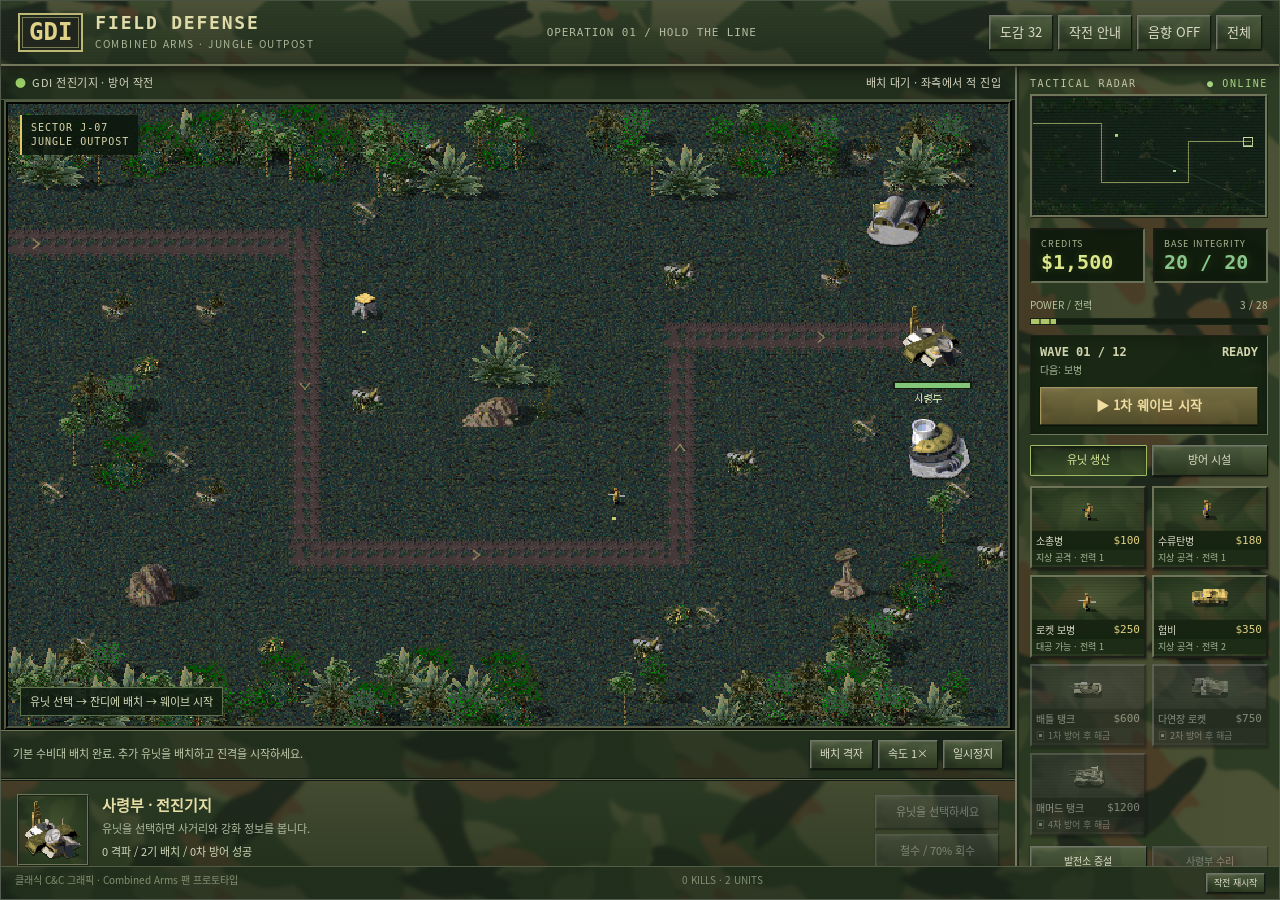
==== web/index.html @ d178424f "Restore project directories and complete v0.2.1 release snapshot" ====
<!DOCTYPE html><html lang="ko"><head><meta charset="utf-8"><meta name="viewport" content="width=device-width,initial-scale=1,viewport-fit=cover"><meta name="theme-color" content="#212a27"><title>C&C FIELD DEFENSE · Jungle Outpost</title><style>
@font-face{font-family:'Field UI';src:url([data-uri]) format('woff');font-display:swap;}
:root{color-scheme:dark;--metal:#343a36;--dark:#121914;--edge:#555e50;--gold:#c8bb6b;--green:#9cce68;--text:#dddcc6;--mute:#9da590;--red:#db6251}*{box-sizing:border-box}body{margin:0;background:#111813;color:var(--text);font:13px/1.45 'Field UI',Arial,sans-serif;overscroll-behavior:none}button{font:inherit;cursor:pointer;color:var(--text);border:1px solid #70766a;border-right-color:#111912;border-bottom-color:#111912;background:linear-gradient(#4d5549,#2c352d);box-shadow:inset 1px 1px #78807166,0 1px 2px #0009;padding:7px 10px;border-radius:1px;min-height:34px}button:hover{filter:brightness(1.14)}button:focus-visible{outline:2px solid var(--gold);outline-offset:2px}button:active,button.active,button[aria-pressed=true]{background:linear-gradient(#1d2b21,#334331);box-shadow:inset 1px 2px 4px #0009;border-color:#9dba65;color:#dcec9d}button:disabled{cursor:default;filter:saturate(.45);opacity:.46}.app{max-width:1600px;margin:0 auto;min-height:100svh;display:flex;flex-direction:column;border:1px solid #535c4d;background:#232d24}.topbar{height:66px;padding:10px 17px;display:flex;align-items:center;justify-content:space-between;gap:10px;background:repeating-linear-gradient(0deg,#ffffff02 0 1px,transparent 1px 3px),linear-gradient(#41483c,#252d25);border-bottom:3px ridge #73785b;box-shadow:0 4px 12px #0008;z-index:1}.brand{display:flex;gap:12px;align-items:center}.insignia{border:2px solid #bfb875;color:#dfd287;background:#20261e;padding:3px 9px;font:900 24px/1.2 monospace;box-shadow:inset 0 0 0 2px #20271c,inset 0 0 0 3px #777c54}.brand h1{font:700 18px/1.15 monospace;letter-spacing:.1em;margin:0;color:#e0dca9}.brand p{margin:3px 0 0;font-size:10px;letter-spacing:.15em;color:#aeb999}.topactions{display:flex;gap:5px}.operation{font:11px monospace;letter-spacing:.08em;color:#b3bb9f}.shell{display:grid;grid-template-columns:minmax(0,1fr) 264px;flex:1;min-height:0}.battle{min-width:0;display:flex;flex-direction:column;background:#161d16}.missionstrip{display:flex;align-items:center;justify-content:space-between;gap:8px;padding:8px 14px;background:#202a20;border-bottom:1px solid #485640;font-size:11px;letter-spacing:.04em}.dot{color:var(--green);margin-right:6px}.maparea{position:relative;display:flex;align-items:center;justify-content:center;background:#0c150e;flex:1;overflow:hidden;min-height:220px}.mapframe{position:relative;width:100%;max-height:100%;aspect-ratio:768/480;line-height:0;border:4px ridge #525a41}#field{display:block;width:100%;height:100%;image-rendering:pixelated;touch-action:none;cursor:crosshair}.mapbadge{position:absolute;top:11px;left:12px;padding:6px 9px;background:#0c160de0;border-left:2px solid #e1ca64;color:#d8d3a9;font:10px/1.4 monospace;pointer-events:none;letter-spacing:.1em}.maphelp{position:absolute;bottom:10px;left:12px;right:12px;display:flex;align-items:center;justify-content:space-between;gap:7px;pointer-events:none}.maphelp span{background:#101d12df;padding:5px 9px;font:11px/1.5 'Field UI',sans-serif;border:1px solid #5d714d;color:#d8dfbc}.maphelp button{pointer-events:auto;min-height:30px;background:#4b3a25;font-size:11px}.announce{position:absolute;left:50%;top:42%;transform:translate(-50%,-50%);background:#12200eed;border:1px solid #b0be76;box-shadow:0 0 0 4px #121a12bd,0 10px 40px #0008;padding:21px 30px;text-align:center;line-height:1.5;max-width:90%;min-width:280px;z-index:2}.announce h2{color:#e1d582;letter-spacing:.08em;font-size:22px;margin:0 0 9px}.announce p{font-size:12px;color:#bbcab0;margin:8px 0 15px}.announce button{margin:4px}.statusbar{padding:9px 12px;min-height:43px;background:#222e22;border-top:1px solid #6c7856;border-bottom:1px solid #11180f;display:flex;align-items:center;justify-content:space-between;gap:10px;font-size:11px}.statusbar #message{color:#c1ccad}.controls{display:flex;gap:5px;white-space:nowrap}.controls button{font-size:11px;padding:5px 9px;min-height:29px}.unitpanel{background:linear-gradient(#343e30,#252e23);padding:13px 16px;min-height:109px;display:grid;grid-template-columns:72px minmax(0,1fr) auto;gap:13px;border-top:2px ridge #606d51}.portrait{border:2px ridge #6c7756;background:radial-gradient(ellipse,#596244,#182719);display:flex;align-items:center;justify-content:center;image-rendering:pixelated;width:72px;height:72px}.portrait img{max-width:68px;max-height:68px;width:100%;image-rendering:pixelated}.unitinfo h2{font-size:15px;margin:0 0 5px;color:#e5dda5}.unitinfo p{margin:2px 0;color:#afbba0;font-size:11px}.stats{display:flex;gap:13px;flex-wrap:wrap;color:#d0d9b9;font:11px 'Field UI',monospace;margin:6px 0}.unitactions{display:flex;gap:5px;flex-direction:column;justify-content:center;min-width:124px}.unitactions button{font-size:11px}.sidebar{background:repeating-linear-gradient(0deg,#ffffff02 0 1px,transparent 1px 4px),linear-gradient(90deg,#3d4536,#30392e);border-left:4px ridge #737b61;padding:11px;display:flex;flex-direction:column;gap:10px}.sectionlabel{font:10px monospace;letter-spacing:.16em;color:#c2c7a5;display:flex;justify-content:space-between;margin-bottom:5px}.radar{position:relative;background:#0b1d0e;border:3px ridge #70765a;aspect-ratio:1.92;overflow:hidden}.radar canvas{width:100%;height:100%;image-rendering:pixelated;display:block}.radar:after{content:'';position:absolute;inset:0;background:repeating-linear-gradient(0deg,#0003 0 1px,transparent 1px 3px);pointer-events:none}.economy{display:grid;grid-template-columns:1fr 1fr;gap:8px}.counter{padding:7px 9px;background:#111d13;border:2px inset #687155}.counter label{color:#adb993;font-size:9px;letter-spacing:.1em;display:block}.counter strong{font:700 20px monospace;white-space:nowrap;display:block;color:#dbe88a;text-shadow:0 0 10px #cbdc4133}.counter strong.health{color:#89c68c}.powerline{display:flex;align-items:center;justify-content:space-between;font-size:10px;color:#b7c69e;margin:5px 0}.meter{height:7px;border:1px solid #172315;background:#131c10}.meter div{height:100%;background:repeating-linear-gradient(90deg,#afc66b 0 8px,#506437 8px 10px);transition:width .2s}.wavebox{background:#1d2a1d;border:1px inset #6d7659;padding:9px}.wavetitle{display:flex;justify-content:space-between;color:#d3d5ae;font:700 12px monospace}.wavebrief{font-size:10px;margin-top:4px;color:#a7b798;min-height:17px}.wavebutton{width:100%;margin-top:7px;font-weight:bold;color:#efdda1;background:linear-gradient(#746637,#4d4929);border-color:#a3975e #2a2c18 #292b18 #a3975e;letter-spacing:.02em;min-height:38px}.productiontabs{display:flex;gap:5px}.productiontabs button{flex:1;font-size:11px;min-height:31px;padding:5px}.production{display:grid;grid-template-columns:1fr 1fr;gap:6px}.buildcard{padding:0;min-height:83px;position:relative;overflow:hidden;display:flex;flex-direction:column;align-items:stretch;border:2px outset #6d7458;box-shadow:1px 2px 2px #0006}.buildcard .unitart{height:43px;display:flex;align-items:center;justify-content:center;background:radial-gradient(ellipse,#5f6946,#2a3727);position:relative}.unitart:before{content:'';position:absolute;inset:0;background:repeating-linear-gradient(0deg,#0001 0 1px,transparent 1px 3px)}.buildcard img{height:48px;width:auto;image-rendering:pixelated;object-fit:contain;max-width:90px}.buildcard .caption{padding:3px 4px;background:#202b1be6;font-size:10px;line-height:1.3;display:flex;align-items:center;justify-content:space-between;gap:2px}.buildcard .price{font:11px monospace;color:#ded181}.buildcard .typehint{font-size:9px;color:#a8b796;background:#253320;padding:1px 4px;text-align:left}.buildcard.active{border-color:#cfcb79;box-shadow:0 0 0 1px #f5de8490}.buildcard.locked{filter:grayscale(.8);opacity:.53}.buildcard.poor .price{color:#d68e73}.support{display:flex;gap:5px}.support button{flex:1;font-size:10px;padding:6px 3px;line-height:1.6}.log{font:10px/1.8 'Field UI',monospace;color:#97ac81;border-top:1px solid #646e4d;padding-top:6px;min-height:37px}.bottom{padding:6px 14px;background:#192218;border-top:1px solid #515c44;color:#839073;display:flex;justify-content:space-between;font-size:10px;gap:8px}.rotate{display:none}.modal{position:fixed;inset:0;z-index:10;background:#060d08d9;display:grid;place-items:center;padding:20px}.modalbox{max-width:900px;max-height:90svh;overflow:auto;background:#2a3527;border:3px ridge #969574;padding:20px;box-shadow:0 20px 100px #000a}.modalbox h2{margin:0 0 12px;color:#e0d394}.modalbox p{color:#b8c5a5;line-height:1.8}.modalhead{display:flex;justify-content:space-between;gap:15px;align-items:center}.atlasgrid{display:grid;grid-template-columns:repeat(4,minmax(0,1fr));gap:8px;margin-top:13px}.atlascard{padding:7px;background:#182818;border:1px solid #667550;text-align:center;min-width:0}.atlascard img{width:90px;height:75px;object-fit:contain;image-rendering:pixelated;max-width:100%}.atlascard b{display:block;font-size:12px}.atlascard small{font-size:10px;color:#a5b490;display:block}.atlascard button{font-size:10px;margin-top:6px;width:100%}.howto{display:grid;grid-template-columns:repeat(3,1fr);gap:14px}.howto p{font-size:12px}.howto b{color:#d6c87d}.kbd{font-family:monospace;background:#101b10;padding:2px 4px}.modalclose{min-width:48px}.loading{position:fixed;inset:0;z-index:20;background:#131d14;display:grid;place-items:center;text-align:center;color:#cfc483;font:14px monospace}[hidden]{display:none!important}
@media(min-width:1100px){.app{max-height:100svh;height:100svh}.mapframe{width:min(100%,calc((100svh - 270px)*1.6));flex-shrink:0}.sidebar{overflow:auto}.unitpanel{min-height:104px}.topbar{flex-shrink:0}.shell{overflow:hidden}}
@media(max-width:850px){.shell{grid-template-columns:minmax(0,1fr) 218px}.sidebar{padding:8px;gap:7px}.topbar{height:54px;padding:6px 10px}.brand h1{font-size:14px}.brand p{font-size:8px}.insignia{font-size:19px}.operation{display:none}.unitpanel{padding:9px;grid-template-columns:52px minmax(0,1fr);gap:9px}.portrait{width:52px;height:52px}.unitactions{grid-column:1/-1;flex-direction:row}.unitactions button{flex:1}.statusbar{flex-wrap:wrap;gap:5px}.unitart{height:36px!important}.buildcard{min-height:73px}.buildcard img{height:41px}.counter strong{font-size:20px}.missionstrip{font-size:9px}.bottom{font-size:9px}}
@media(max-width:600px) and (orientation:portrait){.shell{display:flex;flex-direction:column}.maparea{min-height:0}.mapframe{aspect-ratio:768/480}.sidebar{border-left:0;border-top:3px ridge #747e62;display:grid;grid-template-columns:1fr 1fr;align-items:start;padding:10px}.radarblock{grid-row:1/3}.economy{grid-column:2}.powerblock{grid-column:2}.wavebox{grid-column:1/-1}.productiontabs,.production,.support,.log{grid-column:1/-1}.production{grid-template-columns:repeat(4,minmax(0,1fr))}.buildcard .caption{flex-direction:column;font-size:10px}.unitpanel{min-height:100px;grid-template-columns:48px minmax(0,1fr) 112px}.unitactions{grid-column:auto;flex-direction:column;min-width:0}.topactions button{font-size:11px;padding:5px 7px}.brand p{display:none}.insignia{display:none}.maphelp span{font-size:9px;padding:3px 5px}.mapbadge{font-size:8px;padding:4px}.rotate{display:block;padding:4px 10px;text-align:center;background:#36351f;color:#cec793;font-size:10px}.atlasgrid{grid-template-columns:repeat(3,minmax(0,1fr))}.modal{padding:10px}.modalbox{padding:13px}.howto{grid-template-columns:1fr}.howto p{margin:4px 0}.counter strong{font-size:22px}.maphelp{bottom:6px;left:6px;right:6px}.maphelp button{font-size:9px;min-height:26px}.stats{gap:7px}}
@media(max-height:510px) and (orientation:landscape){.app{height:auto;min-height:100svh}.shell{grid-template-columns:minmax(0,1fr) 205px}.topbar{height:42px}.sidebar{max-height:calc(100svh - 42px);overflow:auto;position:sticky;top:0}.mapframe{width:100%;}.maparea{min-height:0}.missionstrip{padding:4px 8px}.unitpanel{min-height:85px}.bottom{display:none}.radarblock{display:none}.counter strong{font-size:18px}.sidebar{gap:6px}.counter{padding:5px 6px}.wavebox{padding:6px}.buildcard{min-height:66px}.buildcard .typehint{font-size:8px}.brand p{display:none}.topactions button{min-height:28px}}

/* WOODLAND CAMO: a softly blurred, subdued background under the original metal bevels. */
:root{--woodland:url("data:image/svg+xml,%3Csvg%20xmlns%3D%22http%3A%2F%2Fwww.w3.org%2F2000%2Fsvg%22%20width%3D%22480%22%20height%3D%22360%22%20viewBox%3D%220%200%20480%20360%22%3E%3Cdefs%3E%3Cfilter%20id%3D%22soft%22%20x%3D%22-15%25%22%20y%3D%22-15%25%22%20width%3D%22130%25%22%20height%3D%22130%25%22%3E%3CfeGaussianBlur%20stdDeviation%3D%221.8%22%2F%3E%3C%2Ffilter%3E%3C%2Fdefs%3E%3Crect%20width%3D%22480%22%20height%3D%22360%22%20fill%3D%22%23666947%22%2F%3E%3Cg%20filter%3D%22url%28%23soft%29%22%3E%3Cpath%20fill%3D%22%2338482e%22%20transform%3D%22translate%28-480%20-360%29%22%20d%3D%22M-5.9%2C21.6C-10.8%2C14.3%20-1.8%2C4.3%209.6%2C4.0C20.9%2C3.7%2049.5%2C16.7%2062.2%2C19.5C74.9%2C22.4%2077.8%2C19.5%2085.8%2C21.0C93.8%2C22.5%2098.1%2C26.7%20110.1%2C28.8C122.1%2C30.9%20151.9%2C29.2%20157.8%2C33.6C163.7%2C37.9%20143.5%2C47.7%20145.7%2C54.7C148.0%2C61.8%20169.2%2C69.9%20171.2%2C75.9C173.3%2C81.9%20163.8%2C86.1%20158.0%2C90.7C152.1%2C95.3%20146.4%2C101.6%20136.2%2C103.3C126.1%2C105.0%20108.9%2C105.2%2097.0%2C101.1C85.2%2C96.9%2078.6%2C83.6%2065.2%2C78.4C51.9%2C73.2%2021.1%2C75.0%2016.8%2C69.8C12.4%2C64.7%2043.0%2C55.7%2039.2%2C47.6C35.5%2C39.6%20-1.0%2C28.8%20-5.9%2C21.6Z%22%2F%3E%3Cpath%20fill%3D%22%2338482e%22%20transform%3D%22translate%28-480%200%29%22%20d%3D%22M-5.9%2C21.6C-10.8%2C14.3%20-1.8%2C4.3%209.6%2C4.0C20.9%2C3.7%2049.5%2C16.7%2062.2%2C19.5C74.9%2C22.4%2077.8%2C19.5%2085.8%2C21.0C93.8%2C22.5%2098.1%2C26.7%20110.1%2C28.8C122.1%2C30.9%20151.9%2C29.2%20157.8%2C33.6C163.7%2C37.9%20143.5%2C47.7%20145.7%2C54.7C148.0%2C61.8%20169.2%2C69.9%20171.2%2C75.9C173.3%2C81.9%20163.8%2C86.1%20158.0%2C90.7C152.1%2C95.3%20146.4%2C101.6%20136.2%2C103.3C126.1%2C105.0%20108.9%2C105.2%2097.0%2C101.1C85.2%2C96.9%2078.6%2C83.6%2065.2%2C78.4C51.9%2C73.2%2021.1%2C75.0%2016.8%2C69.8C12.4%2C64.7%2043.0%2C55.7%2039.2%2C47.6C35.5%2C39.6%20-1.0%2C28.8%20-5.9%2C21.6Z%22%2F%3E%3Cpath%20fill%3D%22%2338482e%22%20transform%3D%22translate%28-480%20360%29%22%20d%3D%22M-5.9%2C21.6C-10.8%2C14.3%20-1.8%2C4.3%209.6%2C4.0C20.9%2C3.7%2049.5%2C16.7%2062.2%2C19.5C74.9%2C22.4%2077.8%2C19.5%2085.8%2C21.0C93.8%2C22.5%2098.1%2C26.7%20110.1%2C28.8C122.1%2C30.9%20151.9%2C29.2%20157.8%2C33.6C163.7%2C37.9%20143.5%2C47.7%20145.7%2C54.7C148.0%2C61.8%20169.2%2C69.9%20171.2%2C75.9C173.3%2C81.9%20163.8%2C86.1%20158.0%2C90.7C152.1%2C95.3%20146.4%2C101.6%20136.2%2C103.3C126.1%2C105.0%20108.9%2C105.2%2097.0%2C101.1C85.2%2C96.9%2078.6%2C83.6%2065.2%2C78.4C51.9%2C73.2%2021.1%2C75.0%2016.8%2C69.8C12.4%2C64.7%2043.0%2C55.7%2039.2%2C47.6C35.5%2C39.6%20-1.0%2C28.8%20-5.9%2C21.6Z%22%2F%3E%3Cpath%20fill%3D%22%2338482e%22%20transform%3D%22translate%280%20-360%29%22%20d%3D%22M-5.9%2C21.6C-10.8%2C14.3%20-1.8%2C4.3%209.6%2C4.0C20.9%2C3.7%2049.5%2C16.7%2062.2%2C19.5C74.9%2C22.4%2077.8%2C19.5%2085.8%2C21.0C93.8%2C22.5%2098.1%2C26.7%20110.1%2C28.8C122.1%2C30.9%20151.9%2C29.2%20157.8%2C33.6C163.7%2C37.9%20143.5%2C47.7%20145.7%2C54.7C148.0%2C61.8%20169.2%2C69.9%20171.2%2C75.9C173.3%2C81.9%20163.8%2C86.1%20158.0%2C90.7C152.1%2C95.3%20146.4%2C101.6%20136.2%2C103.3C126.1%2C105.0%20108.9%2C105.2%2097.0%2C101.1C85.2%2C96.9%2078.6%2C83.6%2065.2%2C78.4C51.9%2C73.2%2021.1%2C75.0%2016.8%2C69.8C12.4%2C64.7%2043.0%2C55.7%2039.2%2C47.6C35.5%2C39.6%20-1.0%2C28.8%20-5.9%2C21.6Z%22%2F%3E%3Cpath%20fill%3D%22%2338482e%22%20transform%3D%22translate%280%200%29%22%20d%3D%22M-5.9%2C21.6C-10.8%2C14.3%20-1.8%2C4.3%209.6%2C4.0C20.9%2C3.7%2049.5%2C16.7%2062.2%2C19.5C74.9%2C22.4%2077.8%2C19.5%2085.8%2C21.0C93.8%2C22.5%2098.1%2C26.7%20110.1%2C28.8C122.1%2C30.9%20151.9%2C29.2%20157.8%2C33.6C163.7%2C37.9%20143.5%2C47.7%20145.7%2C54.7C148.0%2C61.8%20169.2%2C69.9%20171.2%2C75.9C173.3%2C81.9%20163.8%2C86.1%20158.0%2C90.7C152.1%2C95.3%20146.4%2C101.6%20136.2%2C103.3C126.1%2C105.0%20108.9%2C105.2%2097.0%2C101.1C85.2%2C96.9%2078.6%2C83.6%2065.2%2C78.4C51.9%2C73.2%2021.1%2C75.0%2016.8%2C69.8C12.4%2C64.7%2043.0%2C55.7%2039.2%2C47.6C35.5%2C39.6%20-1.0%2C28.8%20-5.9%2C21.6Z%22%2F%3E%3Cpath%20fill%3D%22%2338482e%22%20transform%3D%22translate%280%20360%29%22%20d%3D%22M-5.9%2C21.6C-10.8%2C14.3%20-1.8%2C4.3%209.6%2C4.0C20.9%2C3.7%2049.5%2C16.7%2062.2%2C19.5C74.9%2C22.4%2077.8%2C19.5%2085.8%2C21.0C93.8%2C22.5%2098.1%2C26.7%20110.1%2C28.8C122.1%2C30.9%20151.9%2C29.2%20157.8%2C33.6C163.7%2C37.9%20143.5%2C47.7%20145.7%2C54.7C148.0%2C61.8%20169.2%2C69.9%20171.2%2C75.9C173.3%2C81.9%20163.8%2C86.1%20158.0%2C90.7C152.1%2C95.3%20146.4%2C101.6%20136.2%2C103.3C126.1%2C105.0%20108.9%2C105.2%2097.0%2C101.1C85.2%2C96.9%2078.6%2C83.6%2065.2%2C78.4C51.9%2C73.2%2021.1%2C75.0%2016.8%2C69.8C12.4%2C64.7%2043.0%2C55.7%2039.2%2C47.6C35.5%2C39.6%20-1.0%2C28.8%20-5.9%2C21.6Z%22%2F%3E%3Cpath%20fill%3D%22%2338482e%22%20transform%3D%22translate%28480%20-360%29%22%20d%3D%22M-5.9%2C21.6C-10.8%2C14.3%20-1.8%2C4.3%209.6%2C4.0C20.9%2C3.7%2049.5%2C16.7%2062.2%2C19.5C74.9%2C22.4%2077.8%2C19.5%2085.8%2C21.0C93.8%2C22.5%2098.1%2C26.7%20110.1%2C28.8C122.1%2C30.9%20151.9%2C29.2%20157.8%2C33.6C163.7%2C37.9%20143.5%2C47.7%20145.7%2C54.7C148.0%2C61.8%20169.2%2C69.9%20171.2%2C75.9C173.3%2C81.9%20163.8%2C86.1%20158.0%2C90.7C152.1%2C95.3%20146.4%2C101.6%20136.2%2C103.3C126.1%2C105.0%20108.9%2C105.2%2097.0%2C101.1C85.2%2C96.9%2078.6%2C83.6%2065.2%2C78.4C51.9%2C73.2%2021.1%2C75.0%2016.8%2C69.8C12.4%2C64.7%2043.0%2C55.7%2039.2%2C47.6C35.5%2C39.6%20-1.0%2C28.8%20-5.9%2C21.6Z%22%2F%3E%3Cpath%20fill%3D%22%2338482e%22%20transform%3D%22translate%28480%200%29%22%20d%3D%22M-5.9%2C21.6C-10.8%2C14.3%20-1.8%2C4.3%209.6%2C4.0C20.9%2C3.7%2049.5%2C16.7%2062.2%2C19.5C74.9%2C22.4%2077.8%2C19.5%2085.8%2C21.0C93.8%2C22.5%2098.1%2C26.7%20110.1%2C28.8C122.1%2C30.9%20151.9%2C29.2%20157.8%2C33.6C163.7%2C37.9%20143.5%2C47.7%20145.7%2C54.7C148.0%2C61.8%20169.2%2C69.9%20171.2%2C75.9C173.3%2C81.9%20163.8%2C86.1%20158.0%2C90.7C152.1%2C95.3%20146.4%2C101.6%20136.2%2C103.3C126.1%2C105.0%20108.9%2C105.2%2097.0%2C101.1C85.2%2C96.9%2078.6%2C83.6%2065.2%2C78.4C51.9%2C73.2%2021.1%2C75.0%2016.8%2C69.8C12.4%2C64.7%2043.0%2C55.7%2039.2%2C47.6C35.5%2C39.6%20-1.0%2C28.8%20-5.9%2C21.6Z%22%2F%3E%3Cpath%20fill%3D%22%2338482e%22%20transform%3D%22translate%28480%20360%29%22%20d%3D%22M-5.9%2C21.6C-10.8%2C14.3%20-1.8%2C4.3%209.6%2C4.0C20.9%2C3.7%2049.5%2C16.7%2062.2%2C19.5C74.9%2C22.4%2077.8%2C19.5%2085.8%2C21.0C93.8%2C22.5%2098.1%2C26.7%20110.1%2C28.8C122.1%2C30.9%20151.9%2C29.2%20157.8%2C33.6C163.7%2C37.9%20143.5%2C47.7%20145.7%2C54.7C148.0%2C61.8%20169.2%2C69.9%20171.2%2C75.9C173.3%2C81.9%20163.8%2C86.1%20158.0%2C90.7C152.1%2C95.3%20146.4%2C101.6%20136.2%2C103.3C126.1%2C105.0%20108.9%2C105.2%2097.0%2C101.1C85.2%2C96.9%2078.6%2C83.6%2065.2%2C78.4C51.9%2C73.2%2021.1%2C75.0%2016.8%2C69.8C12.4%2C64.7%2043.0%2C55.7%2039.2%2C47.6C35.5%2C39.6%20-1.0%2C28.8%20-5.9%2C21.6Z%22%2F%3E%3Cpath%20fill%3D%22%2338482e%22%20transform%3D%22translate%28-480%20-360%29%22%20d%3D%22M1.5%2C10.9C6.9%2C6.3%2033.9%2C7.6%2040.3%2C2.8C46.7%2C-2.1%2033.9%2C-14.8%2039.9%2C-18.2C46.0%2C-21.7%2063.7%2C-16.4%2076.8%2C-17.9C89.9%2C-19.4%20107.7%2C-29.5%20118.3%2C-27.3C129.0%2C-25.0%20135.3%2C-10.9%20140.8%2C-4.3C146.2%2C2.2%20143.7%2C6.5%20150.9%2C12.1C158.1%2C17.8%20183.5%2C24.7%20184.0%2C29.7C184.5%2C34.7%20160.1%2C36.5%20153.9%2C42.1C147.7%2C47.7%20154.9%2C59.4%20146.9%2C63.4C138.9%2C67.4%20119.4%2C66.5%20106.0%2C65.9C92.6%2C65.2%2080.6%2C61.5%2066.4%2C59.4C52.2%2C57.3%2030.6%2C57.9%2020.9%2C53.1C11.1%2C48.3%2011.2%2C37.7%208.0%2C30.6C4.7%2C23.6%20-3.9%2C15.5%201.5%2C10.9Z%22%2F%3E%3Cpath%20fill%3D%22%2338482e%22%20transform%3D%22translate%28-480%200%29%22%20d%3D%22M1.5%2C10.9C6.9%2C6.3%2033.9%2C7.6%2040.3%2C2.8C46.7%2C-2.1%2033.9%2C-14.8%2039.9%2C-18.2C46.0%2C-21.7%2063.7%2C-16.4%2076.8%2C-17.9C89.9%2C-19.4%20107.7%2C-29.5%20118.3%2C-27.3C129.0%2C-25.0%20135.3%2C-10.9%20140.8%2C-4.3C146.2%2C2.2%20143.7%2C6.5%20150.9%2C12.1C158.1%2C17.8%20183.5%2C24.7%20184.0%2C29.7C184.5%2C34.7%20160.1%2C36.5%20153.9%2C42.1C147.7%2C47.7%20154.9%2C59.4%20146.9%2C63.4C138.9%2C67.4%20119.4%2C66.5%20106.0%2C65.9C92.6%2C65.2%2080.6%2C61.5%2066.4%2C59.4C52.2%2C57.3%2030.6%2C57.9%2020.9%2C53.1C11.1%2C48.3%2011.2%2C37.7%208.0%2C30.6C4.7%2C23.6%20-3.9%2C15.5%201.5%2C10.9Z%22%2F%3E%3Cpath%20fill%3D%22%2338482e%22%20transform%3D%22translate%28-480%20360%29%22%20d%3D%22M1.5%2C10.9C6.9%2C6.3%2033.9%2C7.6%2040.3%2C2.8C46.7%2C-2.1%2033.9%2C-14.8%2039.9%2C-18.2C46.0%2C-21.7%2063.7%2C-16.4%2076.8%2C-17.9C89.9%2C-19.4%20107.7%2C-29.5%20118.3%2C-27.3C129.0%2C-25.0%20135.3%2C-10.9%20140.8%2C-4.3C146.2%2C2.2%20143.7%2C6.5%20150.9%2C12.1C158.1%2C17.8%20183.5%2C24.7%20184.0%2C29.7C184.5%2C34.7%20160.1%2C36.5%20153.9%2C42.1C147.7%2C47.7%20154.9%2C59.4%20146.9%2C63.4C138.9%2C67.4%20119.4%2C66.5%20106.0%2C65.9C92.6%2C65.2%2080.6%2C61.5%2066.4%2C59.4C52.2%2C57.3%2030.6%2C57.9%2020.9%2C53.1C11.1%2C48.3%2011.2%2C37.7%208.0%2C30.6C4.7%2C23.6%20-3.9%2C15.5%201.5%2C10.9Z%22%2F%3E%3Cpath%20fill%3D%22%2338482e%22%20transform%3D%22translate%280%20-360%29%22%20d%3D%22M1.5%2C10.9C6.9%2C6.3%2033.9%2C7.6%2040.3%2C2.8C46.7%2C-2.1%2033.9%2C-14.8%2039.9%2C-18.2C46.0%2C-21.7%2063.7%2C-16.4%2076.8%2C-17.9C89.9%2C-19.4%20107.7%2C-29.5%20118.3%2C-27.3C129.0%2C-25.0%20135.3%2C-10.9%20140.8%2C-4.3C146.2%2C2.2%20143.7%2C6.5%20150.9%2C12.1C158.1%2C17.8%20183.5%2C24.7%20184.0%2C29.7C184.5%2C34.7%20160.1%2C36.5%20153.9%2C42.1C147.7%2C47.7%20154.9%2C59.4%20146.9%2C63.4C138.9%2C67.4%20119.4%2C66.5%20106.0%2C65.9C92.6%2C65.2%2080.6%2C61.5%2066.4%2C59.4C52.2%2C57.3%2030.6%2C57.9%2020.9%2C53.1C11.1%2C48.3%2011.2%2C37.7%208.0%2C30.6C4.7%2C23.6%20-3.9%2C15.5%201.5%2C10.9Z%22%2F%3E%3Cpath%20fill%3D%22%2338482e%22%20transform%3D%22translate%280%200%29%22%20d%3D%22M1.5%2C10.9C6.9%2C6.3%2033.9%2C7.6%2040.3%2C2.8C46.7%2C-2.1%2033.9%2C-14.8%2039.9%2C-18.2C46.0%2C-21.7%2063.7%2C-16.4%2076.8%2C-17.9C89.9%2C-19.4%20107.7%2C-29.5%20118.3%2C-27.3C129.0%2C-25.0%20135.3%2C-10.9%20140.8%2C-4.3C146.2%2C2.2%20143.7%2C6.5%20150.9%2C12.1C158.1%2C17.8%20183.5%2C24.7%20184.0%2C29.7C184.5%2C34.7%20160.1%2C36.5%20153.9%2C42.1C147.7%2C47.7%20154.9%2C59.4%20146.9%2C63.4C138.9%2C67.4%20119.4%2C66.5%20106.0%2C65.9C92.6%2C65.2%2080.6%2C61.5%2066.4%2C59.4C52.2%2C57.3%2030.6%2C57.9%2020.9%2C53.1C11.1%2C48.3%2011.2%2C37.7%208.0%2C30.6C4.7%2C23.6%20-3.9%2C15.5%201.5%2C10.9Z%22%2F%3E%3Cpath%20fill%3D%22%2338482e%22%20transform%3D%22translate%280%20360%29%22%20d%3D%22M1.5%2C10.9C6.9%2C6.3%2033.9%2C7.6%2040.3%2C2.8C46.7%2C-2.1%2033.9%2C-14.8%2039.9%2C-18.2C46.0%2C-21.7%2063.7%2C-16.4%2076.8%2C-17.9C89.9%2C-19.4%20107.7%2C-29.5%20118.3%2C-27.3C129.0%2C-25.0%20135.3%2C-10.9%20140.8%2C-4.3C146.2%2C2.2%20143.7%2C6.5%20150.9%2C12.1C158.1%2C17.8%20183.5%2C24.7%20184.0%2C29.7C184.5%2C34.7%20160.1%2C36.5%20153.9%2C42.1C147.7%2C47.7%20154.9%2C59.4%20146.9%2C63.4C138.9%2C67.4%20119.4%2C66.5%20106.0%2C65.9C92.6%2C65.2%2080.6%2C61.5%2066.4%2C59.4C52.2%2C57.3%2030.6%2C57.9%2020.9%2C53.1C11.1%2C48.3%2011.2%2C37.7%208.0%2C30.6C4.7%2C23.6%20-3.9%2C15.5%201.5%2C10.9Z%22%2F%3E%3Cpath%20fill%3D%22%2338482e%22%20transform%3D%22translate%28480%20-360%29%22%20d%3D%22M1.5%2C10.9C6.9%2C6.3%2033.9%2C7.6%2040.3%2C2.8C46.7%2C-2.1%2033.9%2C-14.8%2039.9%2C-18.2C46.0%2C-21.7%2063.7%2C-16.4%2076.8%2C-17.9C89.9%2C-19.4%20107.7%2C-29.5%20118.3%2C-27.3C129.0%2C-25.0%20135.3%2C-10.9%20140.8%2C-4.3C146.2%2C2.2%20143.7%2C6.5%20150.9%2C12.1C158.1%2C17.8%20183.5%2C24.7%20184.0%2C29.7C184.5%2C34.7%20160.1%2C36.5%20153.9%2C42.1C147.7%2C47.7%20154.9%2C59.4%20146.9%2C63.4C138.9%2C67.4%20119.4%2C66.5%20106.0%2C65.9C92.6%2C65.2%2080.6%2C61.5%2066.4%2C59.4C52.2%2C57.3%2030.6%2C57.9%2020.9%2C53.1C11.1%2C48.3%2011.2%2C37.7%208.0%2C30.6C4.7%2C23.6%20-3.9%2C15.5%201.5%2C10.9Z%22%2F%3E%3Cpath%20fill%3D%22%2338482e%22%20transform%3D%22translate%28480%200%29%22%20d%3D%22M1.5%2C10.9C6.9%2C6.3%2033.9%2C7.6%2040.3%2C2.8C46.7%2C-2.1%2033.9%2C-14.8%2039.9%2C-18.2C46.0%2C-21.7%2063.7%2C-16.4%2076.8%2C-17.9C89.9%2C-19.4%20107.7%2C-29.5%20118.3%2C-27.3C129.0%2C-25.0%20135.3%2C-10.9%20140.8%2C-4.3C146.2%2C2.2%20143.7%2C6.5%20150.9%2C12.1C158.1%2C17.8%20183.5%2C24.7%20184.0%2C29.7C184.5%2C34.7%20160.1%2C36.5%20153.9%2C42.1C147.7%2C47.7%20154.9%2C59.4%20146.9%2C63.4C138.9%2C67.4%20119.4%2C66.5%20106.0%2C65.9C92.6%2C65.2%2080.6%2C61.5%2066.4%2C59.4C52.2%2C57.3%2030.6%2C57.9%2020.9%2C53.1C11.1%2C48.3%2011.2%2C37.7%208.0%2C30.6C4.7%2C23.6%20-3.9%2C15.5%201.5%2C10.9Z%22%2F%3E%3Cpath%20fill%3D%22%2338482e%22%20transform%3D%22translate%28480%20360%29%22%20d%3D%22M1.5%2C10.9C6.9%2C6.3%2033.9%2C7.6%2040.3%2C2.8C46.7%2C-2.1%2033.9%2C-14.8%2039.9%2C-18.2C46.0%2C-21.7%2063.7%2C-16.4%2076.8%2C-17.9C89.9%2C-19.4%20107.7%2C-29.5%20118.3%2C-27.3C129.0%2C-25.0%20135.3%2C-10.9%20140.8%2C-4.3C146.2%2C2.2%20143.7%2C6.5%20150.9%2C12.1C158.1%2C17.8%20183.5%2C24.7%20184.0%2C29.7C184.5%2C34.7%20160.1%2C36.5%20153.9%2C42.1C147.7%2C47.7%20154.9%2C59.4%20146.9%2C63.4C138.9%2C67.4%20119.4%2C66.5%20106.0%2C65.9C92.6%2C65.2%2080.6%2C61.5%2066.4%2C59.4C52.2%2C57.3%2030.6%2C57.9%2020.9%2C53.1C11.1%2C48.3%2011.2%2C37.7%208.0%2C30.6C4.7%2C23.6%20-3.9%2C15.5%201.5%2C10.9Z%22%2F%3E%3Cpath%20fill%3D%22%2338482e%22%20transform%3D%22translate%28-480%20-360%29%22%20d%3D%22M121.4%2C235.4C119.5%2C240.2%2092.1%2C238.3%2085.3%2C243.3C78.6%2C248.3%2088.9%2C264.3%2080.8%2C265.6C72.6%2C266.9%2049.5%2C253.4%2036.6%2C251.2C23.6%2C249.1%2015.0%2C254.2%203.2%2C252.7C-8.7%2C251.1%20-29.5%2C247.3%20-34.7%2C242.0C-39.9%2C236.6%20-25.3%2C227.0%20-27.9%2C220.6C-30.5%2C214.2%20-52.0%2C207.2%20-50.5%2C203.3C-49.0%2C199.4%20-23.0%2C203.0%20-19.0%2C197.3C-15.0%2C191.5%20-32.3%2C173.6%20-26.6%2C168.7C-20.9%2C163.9%201.4%2C166.3%2015.1%2C168.1C28.8%2C169.9%2044.2%2C174.7%2055.6%2C179.5C67.0%2C184.3%2076.8%2C190.9%2083.7%2C196.7C90.5%2C202.6%2090.5%2C208.4%2096.8%2C214.8C103.1%2C221.3%20123.3%2C230.7%20121.4%2C235.4Z%22%2F%3E%3Cpath%20fill%3D%22%2338482e%22%20transform%3D%22translate%28-480%200%29%22%20d%3D%22M121.4%2C235.4C119.5%2C240.2%2092.1%2C238.3%2085.3%2C243.3C78.6%2C248.3%2088.9%2C264.3%2080.8%2C265.6C72.6%2C266.9%2049.5%2C253.4%2036.6%2C251.2C23.6%2C249.1%2015.0%2C254.2%203.2%2C252.7C-8.7%2C251.1%20-29.5%2C247.3%20-34.7%2C242.0C-39.9%2C236.6%20-25.3%2C227.0%20-27.9%2C220.6C-30.5%2C214.2%20-52.0%2C207.2%20-50.5%2C203.3C-49.0%2C199.4%20-23.0%2C203.0%20-19.0%2C197.3C-15.0%2C191.5%20-32.3%2C173.6%20-26.6%2C168.7C-20.9%2C163.9%201.4%2C166.3%2015.1%2C168.1C28.8%2C169.9%2044.2%2C174.7%2055.6%2C179.5C67.0%2C184.3%2076.8%2C190.9%2083.7%2C196.7C90.5%2C202.6%2090.5%2C208.4%2096.8%2C214.8C103.1%2C221.3%20123.3%2C230.7%20121.4%2C235.4Z%22%2F%3E%3Cpath%20fill%3D%22%2338482e%22%20transform%3D%22translate%28-480%20360%29%22%20d%3D%22M121.4%2C235.4C119.5%2C240.2%2092.1%2C238.3%2085.3%2C243.3C78.6%2C248.3%2088.9%2C264.3%2080.8%2C265.6C72.6%2C266.9%2049.5%2C253.4%2036.6%2C251.2C23.6%2C249.1%2015.0%2C254.2%203.2%2C252.7C-8.7%2C251.1%20-29.5%2C247.3%20-34.7%2C242.0C-39.9%2C236.6%20-25.3%2C227.0%20-27.9%2C220.6C-30.5%2C214.2%20-52.0%2C207.2%20-50.5%2C203.3C-49.0%2C199.4%20-23.0%2C203.0%20-19.0%2C197.3C-15.0%2C191.5%20-32.3%2C173.6%20-26.6%2C168.7C-20.9%2C163.9%201.4%2C166.3%2015.1%2C168.1C28.8%2C169.9%2044.2%2C174.7%2055.6%2C179.5C67.0%2C184.3%2076.8%2C190.9%2083.7%2C196.7C90.5%2C202.6%2090.5%2C208.4%2096.8%2C214.8C103.1%2C221.3%20123.3%2C230.7%20121.4%2C235.4Z%22%2F%3E%3Cpath%20fill%3D%22%2338482e%22%20transform%3D%22translate%280%20-360%29%22%20d%3D%22M121.4%2C235.4C119.5%2C240.2%2092.1%2C238.3%2085.3%2C243.3C78.6%2C248.3%2088.9%2C264.3%2080.8%2C265.6C72.6%2C266.9%2049.5%2C253.4%2036.6%2C251.2C23.6%2C249.1%2015.0%2C254.2%203.2%2C252.7C-8.7%2C251.1%20-29.5%2C247.3%20-34.7%2C242.0C-39.9%2C236.6%20-25.3%2C227.0%20-27.9%2C220.6C-30.5%2C214.2%20-52.0%2C207.2%20-50.5%2C203.3C-49.0%2C199.4%20-23.0%2C203.0%20-19.0%2C197.3C-15.0%2C191.5%20-32.3%2C173.6%20-26.6%2C168.7C-20.9%2C163.9%201.4%2C166.3%2015.1%2C168.1C28.8%2C169.9%2044.2%2C174.7%2055.6%2C179.5C67.0%2C184.3%2076.8%2C190.9%2083.7%2C196.7C90.5%2C202.6%2090.5%2C208.4%2096.8%2C214.8C103.1%2C221.3%20123.3%2C230.7%20121.4%2C235.4Z%22%2F%3E%3Cpath%20fill%3D%22%2338482e%22%20transform%3D%22translate%280%200%29%22%20d%3D%22M121.4%2C235.4C119.5%2C240.2%2092.1%2C238.3%2085.3%2C243.3C78.6%2C248.3%2088.9%2C264.3%2080.8%2C265.6C72.6%2C266.9%2049.5%2C253.4%2036.6%2C251.2C23.6%2C249.1%2015.0%2C254.2%203.2%2C252.7C-8.7%2C251.1%20-29.5%2C247.3%20-34.7%2C242.0C-39.9%2C236.6%20-25.3%2C227.0%20-27.9%2C220.6C-30.5%2C214.2%20-52.0%2C207.2%20-50.5%2C203.3C-49.0%2C199.4%20-23.0%2C203.0%20-19.0%2C197.3C-15.0%2C191.5%20-32.3%2C173.6%20-26.6%2C168.7C-20.9%2C163.9%201.4%2C166.3%2015.1%2C168.1C28.8%2C169.9%2044.2%2C174.7%2055.6%2C179.5C67.0%2C184.3%2076.8%2C190.9%2083.7%2C196.7C90.5%2C202.6%2090.5%2C208.4%2096.8%2C214.8C103.1%2C221.3%20123.3%2C230.7%20121.4%2C235.4Z%22%2F%3E%3Cpath%20fill%3D%22%2338482e%22%20transform%3D%22translate%280%20360%29%22%20d%3D%22M121.4%2C235.4C119.5%2C240.2%2092.1%2C238.3%2085.3%2C243.3C78.6%2C248.3%2088.9%2C264.3%2080.8%2C265.6C72.6%2C266.9%2049.5%2C253.4%2036.6%2C251.2C23.6%2C249.1%2015.0%2C254.2%203.2%2C252.7C-8.7%2C251.1%20-29.5%2C247.3%20-34.7%2C242.0C-39.9%2C236.6%20-25.3%2C227.0%20-27.9%2C220.6C-30.5%2C214.2%20-52.0%2C207.2%20-50.5%2C203.3C-49.0%2C199.4%20-23.0%2C203.0%20-19.0%2C197.3C-15.0%2C191.5%20-32.3%2C173.6%20-26.6%2C168.7C-20.9%2C163.9%201.4%2C166.3%2015.1%2C168.1C28.8%2C169.9%2044.2%2C174.7%2055.6%2C179.5C67.0%2C184.3%2076.8%2C190.9%2083.7%2C196.7C90.5%2C202.6%2090.5%2C208.4%2096.8%2C214.8C103.1%2C221.3%20123.3%2C230.7%20121.4%2C235.4Z%22%2F%3E%3Cpath%20fill%3D%22%2338482e%22%20transform%3D%22translate%28480%20-360%29%22%20d%3D%22M121.4%2C235.4C119.5%2C240.2%2092.1%2C238.3%2085.3%2C243.3C78.6%2C248.3%2088.9%2C264.3%2080.8%2C265.6C72.6%2C266.9%2049.5%2C253.4%2036.6%2C251.2C23.6%2C249.1%2015.0%2C254.2%203.2%2C252.7C-8.7%2C251.1%20-29.5%2C247.3%20-34.7%2C242.0C-39.9%2C236.6%20-25.3%2C227.0%20-27.9%2C220.6C-30.5%2C214.2%20-52.0%2C207.2%20-50.5%2C203.3C-49.0%2C199.4%20-23.0%2C203.0%20-19.0%2C197.3C-15.0%2C191.5%20-32.3%2C173.6%20-26.6%2C168.7C-20.9%2C163.9%201.4%2C166.3%2015.1%2C168.1C28.8%2C169.9%2044.2%2C174.7%2055.6%2C179.5C67.0%2C184.3%2076.8%2C190.9%2083.7%2C196.7C90.5%2C202.6%2090.5%2C208.4%2096.8%2C214.8C103.1%2C221.3%20123.3%2C230.7%20121.4%2C235.4Z%22%2F%3E%3Cpath%20fill%3D%22%2338482e%22%20transform%3D%22translate%28480%200%29%22%20d%3D%22M121.4%2C235.4C119.5%2C240.2%2092.1%2C238.3%2085.3%2C243.3C78.6%2C248.3%2088.9%2C264.3%2080.8%2C265.6C72.6%2C266.9%2049.5%2C253.4%2036.6%2C251.2C23.6%2C249.1%2015.0%2C254.2%203.2%2C252.7C-8.7%2C251.1%20-29.5%2C247.3%20-34.7%2C242.0C-39.9%2C236.6%20-25.3%2C227.0%20-27.9%2C220.6C-30.5%2C214.2%20-52.0%2C207.2%20-50.5%2C203.3C-49.0%2C199.4%20-23.0%2C203.0%20-19.0%2C197.3C-15.0%2C191.5%20-32.3%2C173.6%20-26.6%2C168.7C-20.9%2C163.9%201.4%2C166.3%2015.1%2C168.1C28.8%2C169.9%2044.2%2C174.7%2055.6%2C179.5C67.0%2C184.3%2076.8%2C190.9%2083.7%2C196.7C90.5%2C202.6%2090.5%2C208.4%2096.8%2C214.8C103.1%2C221.3%20123.3%2C230.7%20121.4%2C235.4Z%22%2F%3E%3Cpath%20fill%3D%22%2338482e%22%20transform%3D%22translate%28480%20360%29%22%20d%3D%22M121.4%2C235.4C119.5%2C240.2%2092.1%2C238.3%2085.3%2C243.3C78.6%2C248.3%2088.9%2C264.3%2080.8%2C265.6C72.6%2C266.9%2049.5%2C253.4%2036.6%2C251.2C23.6%2C249.1%2015.0%2C254.2%203.2%2C252.7C-8.7%2C251.1%20-29.5%2C247.3%20-34.7%2C242.0C-39.9%2C236.6%20-25.3%2C227.0%20-27.9%2C220.6C-30.5%2C214.2%20-52.0%2C207.2%20-50.5%2C203.3C-49.0%2C199.4%20-23.0%2C203.0%20-19.0%2C197.3C-15.0%2C191.5%20-32.3%2C173.6%20-26.6%2C168.7C-20.9%2C163.9%201.4%2C166.3%2015.1%2C168.1C28.8%2C169.9%2044.2%2C174.7%2055.6%2C179.5C67.0%2C184.3%2076.8%2C190.9%2083.7%2C196.7C90.5%2C202.6%2090.5%2C208.4%2096.8%2C214.8C103.1%2C221.3%20123.3%2C230.7%20121.4%2C235.4Z%22%2F%3E%3Cpath%20fill%3D%22%2338482e%22%20transform%3D%22translate%28-480%20-360%29%22%20d%3D%22M-47.1%2C70.4C-41.6%2C67.4%20-9.5%2C80.3%20-0.9%2C77.8C7.8%2C75.4%20-2.3%2C57.8%204.8%2C55.9C11.8%2C53.9%2029.5%2C61.9%2041.6%2C66.1C53.6%2C70.3%2069.9%2C74.5%2077.0%2C81.1C84.1%2C87.8%2080.5%2C98.9%2084.3%2C105.8C88.1%2C112.7%2095.9%2C116.6%2099.9%2C122.5C103.9%2C128.4%20107.4%2C134.9%20108.4%2C141.2C109.4%2C147.6%20112.6%2C159.0%20105.8%2C160.4C99.1%2C161.8%2078.7%2C150.5%2068.1%2C149.7C57.6%2C148.8%2052.3%2C157.0%2042.4%2C155.2C32.6%2C153.4%2018.1%2C145.3%209.2%2C139.0C0.3%2C132.7%20-3.9%2C124.7%20-11.1%2C117.5C-18.3%2C110.3%20-28.0%2C103.7%20-34.0%2C95.9C-40.0%2C88.0%20-52.6%2C73.4%20-47.1%2C70.4Z%22%2F%3E%3Cpath%20fill%3D%22%2338482e%22%20transform%3D%22translate%28-480%200%29%22%20d%3D%22M-47.1%2C70.4C-41.6%2C67.4%20-9.5%2C80.3%20-0.9%2C77.8C7.8%2C75.4%20-2.3%2C57.8%204.8%2C55.9C11.8%2C53.9%2029.5%2C61.9%2041.6%2C66.1C53.6%2C70.3%2069.9%2C74.5%2077.0%2C81.1C84.1%2C87.8%2080.5%2C98.9%2084.3%2C105.8C88.1%2C112.7%2095.9%2C116.6%2099.9%2C122.5C103.9%2C128.4%20107.4%2C134.9%20108.4%2C141.2C109.4%2C147.6%20112.6%2C159.0%20105.8%2C160.4C99.1%2C161.8%2078.7%2C150.5%2068.1%2C149.7C57.6%2C148.8%2052.3%2C157.0%2042.4%2C155.2C32.6%2C153.4%2018.1%2C145.3%209.2%2C139.0C0.3%2C132.7%20-3.9%2C124.7%20-11.1%2C117.5C-18.3%2C110.3%20-28.0%2C103.7%20-34.0%2C95.9C-40.0%2C88.0%20-52.6%2C73.4%20-47.1%2C70.4Z%22%2F%3E%3Cpath%20fill%3D%22%2338482e%22%20transform%3D%22translate%28-480%20360%29%22%20d%3D%22M-47.1%2C70.4C-41.6%2C67.4%20-9.5%2C80.3%20-0.9%2C77.8C7.8%2C75.4%20-2.3%2C57.8%204.8%2C55.9C11.8%2C53.9%2029.5%2C61.9%2041.6%2C66.1C53.6%2C70.3%2069.9%2C74.5%2077.0%2C81.1C84.1%2C87.8%2080.5%2C98.9%2084.3%2C105.8C88.1%2C112.7%2095.9%2C116.6%2099.9%2C122.5C103.9%2C128.4%20107.4%2C134.9%20108.4%2C141.2C109.4%2C147.6%20112.6%2C159.0%20105.8%2C160.4C99.1%2C161.8%2078.7%2C150.5%2068.1%2C149.7C57.6%2C148.8%2052.3%2C157.0%2042.4%2C155.2C32.6%2C153.4%2018.1%2C145.3%209.2%2C139.0C0.3%2C132.7%20-3.9%2C124.7%20-11.1%2C117.5C-18.3%2C110.3%20-28.0%2C103.7%20-34.0%2C95.9C-40.0%2C88.0%20-52.6%2C73.4%20-47.1%2C70.4Z%22%2F%3E%3Cpath%20fill%3D%22%2338482e%22%20transform%3D%22translate%280%20-360%29%22%20d%3D%22M-47.1%2C70.4C-41.6%2C67.4%20-9.5%2C80.3%20-0.9%2C77.8C7.8%2C75.4%20-2.3%2C57.8%204.8%2C55.9C11.8%2C53.9%2029.5%2C61.9%2041.6%2C66.1C53.6%2C70.3%2069.9%2C74.5%2077.0%2C81.1C84.1%2C87.8%2080.5%2C98.9%2084.3%2C105.8C88.1%2C112.7%2095.9%2C116.6%2099.9%2C122.5C103.9%2C128.4%20107.4%2C134.9%20108.4%2C141.2C109.4%2C147.6%20112.6%2C159.0%20105.8%2C160.4C99.1%2C161.8%2078.7%2C150.5%2068.1%2C149.7C57.6%2C148.8%2052.3%2C157.0%2042.4%2C155.2C32.6%2C153.4%2018.1%2C145.3%209.2%2C139.0C0.3%2C132.7%20-3.9%2C124.7%20-11.1%2C117.5C-18.3%2C110.3%20-28.0%2C103.7%20-34.0%2C95.9C-40.0%2C88.0%20-52.6%2C73.4%20-47.1%2C70.4Z%22%2F%3E%3Cpath%20fill%3D%22%2338482e%22%20transform%3D%22translate%280%200%29%22%20d%3D%22M-47.1%2C70.4C-41.6%2C67.4%20-9.5%2C80.3%20-0.9%2C77.8C7.8%2C75.4%20-2.3%2C57.8%204.8%2C55.9C11.8%2C53.9%2029.5%2C61.9%2041.6%2C66.1C53.6%2C70.3%2069.9%2C74.5%2077.0%2C81.1C84.1%2C87.8%2080.5%2C98.9%2084.3%2C105.8C88.1%2C112.7%2095.9%2C116.6%2099.9%2C122.5C103.9%2C128.4%20107.4%2C134.9%20108.4%2C141.2C109.4%2C147.6%20112.6%2C159.0%20105.8%2C160.4C99.1%2C161.8%2078.7%2C150.5%2068.1%2C149.7C57.6%2C148.8%2052.3%2C157.0%2042.4%2C155.2C32.6%2C153.4%2018.1%2C145.3%209.2%2C139.0C0.3%2C132.7%20-3.9%2C124.7%20-11.1%2C117.5C-18.3%2C110.3%20-28.0%2C103.7%20-34.0%2C95.9C-40.0%2C88.0%20-52.6%2C73.4%20-47.1%2C70.4Z%22%2F%3E%3Cpath%20fill%3D%22%2338482e%22%20transform%3D%22translate%280%20360%29%22%20d%3D%22M-47.1%2C70.4C-41.6%2C67.4%20-9.5%2C80.3%20-0.9%2C77.8C7.8%2C75.4%20-2.3%2C57.8%204.8%2C55.9C11.8%2C53.9%2029.5%2C61.9%2041.6%2C66.1C53.6%2C70.3%2069.9%2C74.5%2077.0%2C81.1C84.1%2C87.8%2080.5%2C98.9%2084.3%2C105.8C88.1%2C112.7%2095.9%2C116.6%2099.9%2C122.5C103.9%2C128.4%20107.4%2C134.9%20108.4%2C141.2C109.4%2C147.6%20112.6%2C159.0%20105.8%2C160.4C99.1%2C161.8%2078.7%2C150.5%2068.1%2C149.7C57.6%2C148.8%2052.3%2C157.0%2042.4%2C155.2C32.6%2C153.4%2018.1%2C145.3%209.2%2C139.0C0.3%2C132.7%20-3.9%2C124.7%20-11.1%2C117.5C-18.3%2C110.3%20-28.0%2C103.7%20-34.0%2C95.9C-40.0%2C88.0%20-52.6%2C73.4%20-47.1%2C70.4Z%22%2F%3E%3Cpath%20fill%3D%22%2338482e%22%20transform%3D%22translate%28480%20-360%29%22%20d%3D%22M-47.1%2C70.4C-41.6%2C67.4%20-9.5%2C80.3%20-0.9%2C77.8C7.8%2C75.4%20-2.3%2C57.8%204.8%2C55.9C11.8%2C53.9%2029.5%2C61.9%2041.6%2C66.1C53.6%2C70.3%2069.9%2C74.5%2077.0%2C81.1C84.1%2C87.8%2080.5%2C98.9%2084.3%2C105.8C88.1%2C112.7%2095.9%2C116.6%2099.9%2C122.5C103.9%2C128.4%20107.4%2C134.9%20108.4%2C141.2C109.4%2C147.6%20112.6%2C159.0%20105.8%2C160.4C99.1%2C161.8%2078.7%2C150.5%2068.1%2C149.7C57.6%2C148.8%2052.3%2C157.0%2042.4%2C155.2C32.6%2C153.4%2018.1%2C145.3%209.2%2C139.0C0.3%2C132.7%20-3.9%2C124.7%20-11.1%2C117.5C-18.3%2C110.3%20-28.0%2C103.7%20-34.0%2C95.9C-40.0%2C88.0%20-52.6%2C73.4%20-47.1%2C70.4Z%22%2F%3E%3Cpath%20fill%3D%22%2338482e%22%20transform%3D%22translate%28480%200%29%22%20d%3D%22M-47.1%2C70.4C-41.6%2C67.4%20-9.5%2C80.3%20-0.9%2C77.8C7.8%2C75.4%20-2.3%2C57.8%204.8%2C55.9C11.8%2C53.9%2029.5%2C61.9%2041.6%2C66.1C53.6%2C70.3%2069.9%2C74.5%2077.0%2C81.1C84.1%2C87.8%2080.5%2C98.9%2084.3%2C105.8C88.1%2C112.7%2095.9%2C116.6%2099.9%2C122.5C103.9%2C128.4%20107.4%2C134.9%20108.4%2C141.2C109.4%2C147.6%20112.6%2C159.0%20105.8%2C160.4C99.1%2C161.8%2078.7%2C150.5%2068.1%2C149.7C57.6%2C148.8%2052.3%2C157.0%2042.4%2C155.2C32.6%2C153.4%2018.1%2C145.3%209.2%2C139.0C0.3%2C132.7%20-3.9%2C124.7%20-11.1%2C117.5C-18.3%2C110.3%20-28.0%2C103.7%20-34.0%2C95.9C-40.0%2C88.0%20-52.6%2C73.4%20-47.1%2C70.4Z%22%2F%3E%3Cpath%20fill%3D%22%2338482e%22%20transform%3D%22translate%28480%20360%29%22%20d%3D%22M-47.1%2C70.4C-41.6%2C67.4%20-9.5%2C80.3%20-0.9%2C77.8C7.8%2C75.4%20-2.3%2C57.8%204.8%2C55.9C11.8%2C53.9%2029.5%2C61.9%2041.6%2C66.1C53.6%2C70.3%2069.9%2C74.5%2077.0%2C81.1C84.1%2C87.8%2080.5%2C98.9%2084.3%2C105.8C88.1%2C112.7%2095.9%2C116.6%2099.9%2C122.5C103.9%2C128.4%20107.4%2C134.9%20108.4%2C141.2C109.4%2C147.6%20112.6%2C159.0%20105.8%2C160.4C99.1%2C161.8%2078.7%2C150.5%2068.1%2C149.7C57.6%2C148.8%2052.3%2C157.0%2042.4%2C155.2C32.6%2C153.4%2018.1%2C145.3%209.2%2C139.0C0.3%2C132.7%20-3.9%2C124.7%20-11.1%2C117.5C-18.3%2C110.3%20-28.0%2C103.7%20-34.0%2C95.9C-40.0%2C88.0%20-52.6%2C73.4%20-47.1%2C70.4Z%22%2F%3E%3Cpath%20fill%3D%22%2338482e%22%20transform%3D%22translate%28-480%20-360%29%22%20d%3D%22M525.8%2C161.5C529.2%2C166.1%20533.6%2C171.5%20533.2%2C177.5C532.8%2C183.5%20531.8%2C193.6%20523.3%2C197.5C514.8%2C201.4%20493.9%2C202.0%20482.2%2C200.7C470.5%2C199.4%20461.9%2C191.8%20453.1%2C189.7C444.3%2C187.6%20442.0%2C188.2%20429.3%2C188.3C416.5%2C188.4%20381.0%2C193.7%20376.6%2C190.4C372.3%2C187.1%20396.2%2C173.9%20403.0%2C168.3C409.8%2C162.7%20414.6%2C161.3%20417.4%2C156.9C420.2%2C152.5%20414.8%2C144.9%20420.0%2C141.8C425.1%2C138.7%20439.0%2C140.0%20448.5%2C138.1C458.1%2C136.1%20465.9%2C131.7%20477.0%2C130.2C488.1%2C128.7%20509.2%2C125.6%20515.1%2C129.0C521.1%2C132.3%20511.1%2C144.9%20512.8%2C150.3C514.6%2C155.8%20522.4%2C157.0%20525.8%2C161.5Z%22%2F%3E%3Cpath%20fill%3D%22%2338482e%22%20transform%3D%22translate%28-480%200%29%22%20d%3D%22M525.8%2C161.5C529.2%2C166.1%20533.6%2C171.5%20533.2%2C177.5C532.8%2C183.5%20531.8%2C193.6%20523.3%2C197.5C514.8%2C201.4%20493.9%2C202.0%20482.2%2C200.7C470.5%2C199.4%20461.9%2C191.8%20453.1%2C189.7C444.3%2C187.6%20442.0%2C188.2%20429.3%2C188.3C416.5%2C188.4%20381.0%2C193.7%20376.6%2C190.4C372.3%2C187.1%20396.2%2C173.9%20403.0%2C168.3C409.8%2C162.7%20414.6%2C161.3%20417.4%2C156.9C420.2%2C152.5%20414.8%2C144.9%20420.0%2C141.8C425.1%2C138.7%20439.0%2C140.0%20448.5%2C138.1C458.1%2C136.1%20465.9%2C131.7%20477.0%2C130.2C488.1%2C128.7%20509.2%2C125.6%20515.1%2C129.0C521.1%2C132.3%20511.1%2C144.9%20512.8%2C150.3C514.6%2C155.8%20522.4%2C157.0%20525.8%2C161.5Z%22%2F%3E%3Cpath%20fill%3D%22%2338482e%22%20transform%3D%22translate%28-480%20360%29%22%20d%3D%22M525.8%2C161.5C529.2%2C166.1%20533.6%2C171.5%20533.2%2C177.5C532.8%2C183.5%20531.8%2C193.6%20523.3%2C197.5C514.8%2C201.4%20493.9%2C202.0%20482.2%2C200.7C470.5%2C199.4%20461.9%2C191.8%20453.1%2C189.7C444.3%2C187.6%20442.0%2C188.2%20429.3%2C188.3C416.5%2C188.4%20381.0%2C193.7%20376.6%2C190.4C372.3%2C187.1%20396.2%2C173.9%20403.0%2C168.3C409.8%2C162.7%20414.6%2C161.3%20417.4%2C156.9C420.2%2C152.5%20414.8%2C144.9%20420.0%2C141.8C425.1%2C138.7%20439.0%2C140.0%20448.5%2C138.1C458.1%2C136.1%20465.9%2C131.7%20477.0%2C130.2C488.1%2C128.7%20509.2%2C125.6%20515.1%2C129.0C521.1%2C132.3%20511.1%2C144.9%20512.8%2C150.3C514.6%2C155.8%20522.4%2C157.0%20525.8%2C161.5Z%22%2F%3E%3Cpath%20fill%3D%22%2338482e%22%20transform%3D%22translate%280%20-360%29%22%20d%3D%22M525.8%2C161.5C529.2%2C166.1%20533.6%2C171.5%20533.2%2C177.5C532.8%2C183.5%20531.8%2C193.6%20523.3%2C197.5C514.8%2C201.4%20493.9%2C202.0%20482.2%2C200.7C470.5%2C199.4%20461.9%2C191.8%20453.1%2C189.7C444.3%2C187.6%20442.0%2C188.2%20429.3%2C188.3C416.5%2C188.4%20381.0%2C193.7%20376.6%2C190.4C372.3%2C187.1%20396.2%2C173.9%20403.0%2C168.3C409.8%2C162.7%20414.6%2C161.3%20417.4%2C156.9C420.2%2C152.5%20414.8%2C144.9%20420.0%2C141.8C425.1%2C138.7%20439.0%2C140.0%20448.5%2C138.1C458.1%2C136.1%20465.9%2C131.7%20477.0%2C130.2C488.1%2C128.7%20509.2%2C125.6%20515.1%2C129.0C521.1%2C132.3%20511.1%2C144.9%20512.8%2C150.3C514.6%2C155.8%20522.4%2C157.0%20525.8%2C161.5Z%22%2F%3E%3Cpath%20fill%3D%22%2338482e%22%20transform%3D%22translate%280%200%29%22%20d%3D%22M525.8%2C161.5C529.2%2C166.1%20533.6%2C171.5%20533.2%2C177.5C532.8%2C183.5%20531.8%2C193.6%20523.3%2C197.5C514.8%2C201.4%20493.9%2C202.0%20482.2%2C200.7C470.5%2C199.4%20461.9%2C191.8%20453.1%2C189.7C444.3%2C187.6%20442.0%2C188.2%20429.3%2C188.3C416.5%2C188.4%20381.0%2C193.7%20376.6%2C190.4C372.3%2C187.1%20396.2%2C173.9%20403.0%2C168.3C409.8%2C162.7%20414.6%2C161.3%20417.4%2C156.9C420.2%2C152.5%20414.8%2C144.9%20420.0%2C141.8C425.1%2C138.7%20439.0%2C140.0%20448.5%2C138.1C458.1%2C136.1%20465.9%2C131.7%20477.0%2C130.2C488.1%2C128.7%20509.2%2C125.6%20515.1%2C129.0C521.1%2C132.3%20511.1%2C144.9%20512.8%2C150.3C514.6%2C155.8%20522.4%2C157.0%20525.8%2C161.5Z%22%2F%3E%3Cpath%20fill%3D%22%2338482e%22%20transform%3D%22translate%280%20360%29%22%20d%3D%22M525.8%2C161.5C529.2%2C166.1%20533.6%2C171.5%20533.2%2C177.5C532.8%2C183.5%20531.8%2C193.6%20523.3%2C197.5C514.8%2C201.4%20493.9%2C202.0%20482.2%2C200.7C470.5%2C199.4%20461.9%2C191.8%20453.1%2C189.7C444.3%2C187.6%20442.0%2C188.2%20429.3%2C188.3C416.5%2C188.4%20381.0%2C193.7%20376.6%2C190.4C372.3%2C187.1%20396.2%2C173.9%20403.0%2C168.3C409.8%2C162.7%20414.6%2C161.3%20417.4%2C156.9C420.2%2C152.5%20414.8%2C144.9%20420.0%2C141.8C425.1%2C138.7%20439.0%2C140.0%20448.5%2C138.1C458.1%2C136.1%20465.9%2C131.7%20477.0%2C130.2C488.1%2C128.7%20509.2%2C125.6%20515.1%2C129.0C521.1%2C132.3%20511.1%2C144.9%20512.8%2C150.3C514.6%2C155.8%20522.4%2C157.0%20525.8%2C161.5Z%22%2F%3E%3Cpath%20fill%3D%22%2338482e%22%20transform%3D%22translate%28480%20-360%29%22%20d%3D%22M525.8%2C161.5C529.2%2C166.1%20533.6%2C171.5%20533.2%2C177.5C532.8%2C183.5%20531.8%2C193.6%20523.3%2C197.5C514.8%2C201.4%20493.9%2C202.0%20482.2%2C200.7C470.5%2C199.4%20461.9%2C191.8%20453.1%2C189.7C444.3%2C187.6%20442.0%2C188.2%20429.3%2C188.3C416.5%2C188.4%20381.0%2C193.7%20376.6%2C190.4C372.3%2C187.1%20396.2%2C173.9%20403.0%2C168.3C409.8%2C162.7%20414.6%2C161.3%20417.4%2C156.9C420.2%2C152.5%20414.8%2C144.9%20420.0%2C141.8C425.1%2C138.7%20439.0%2C140.0%20448.5%2C138.1C458.1%2C136.1%20465.9%2C131.7%20477.0%2C130.2C488.1%2C128.7%20509.2%2C125.6%20515.1%2C129.0C521.1%2C132.3%20511.1%2C144.9%20512.8%2C150.3C514.6%2C155.8%20522.4%2C157.0%20525.8%2C161.5Z%22%2F%3E%3Cpath%20fill%3D%22%2338482e%22%20transform%3D%22translate%28480%200%29%22%20d%3D%22M525.8%2C161.5C529.2%2C166.1%20533.6%2C171.5%20533.2%2C177.5C532.8%2C183.5%20531.8%2C193.6%20523.3%2C197.5C514.8%2C201.4%20493.9%2C202.0%20482.2%2C200.7C470.5%2C199.4%20461.9%2C191.8%20453.1%2C189.7C444.3%2C187.6%20442.0%2C188.2%20429.3%2C188.3C416.5%2C188.4%20381.0%2C193.7%20376.6%2C190.4C372.3%2C187.1%20396.2%2C173.9%20403.0%2C168.3C409.8%2C162.7%20414.6%2C161.3%20417.4%2C156.9C420.2%2C152.5%20414.8%2C144.9%20420.0%2C141.8C425.1%2C138.7%20439.0%2C140.0%20448.5%2C138.1C458.1%2C136.1%20465.9%2C131.7%20477.0%2C130.2C488.1%2C128.7%20509.2%2C125.6%20515.1%2C129.0C521.1%2C132.3%20511.1%2C144.9%20512.8%2C150.3C514.6%2C155.8%20522.4%2C157.0%20525.8%2C161.5Z%22%2F%3E%3Cpath%20fill%3D%22%2338482e%22%20transform%3D%22translate%28480%20360%29%22%20d%3D%22M525.8%2C161.5C529.2%2C166.1%20533.6%2C171.5%20533.2%2C177.5C532.8%2C183.5%20531.8%2C193.6%20523.3%2C197.5C514.8%2C201.4%20493.9%2C202.0%20482.2%2C200.7C470.5%2C199.4%20461.9%2C191.8%20453.1%2C189.7C444.3%2C187.6%20442.0%2C188.2%20429.3%2C188.3C416.5%2C188.4%20381.0%2C193.7%20376.6%2C190.4C372.3%2C187.1%20396.2%2C173.9%20403.0%2C168.3C409.8%2C162.7%20414.6%2C161.3%20417.4%2C156.9C420.2%2C152.5%20414.8%2C144.9%20420.0%2C141.8C425.1%2C138.7%20439.0%2C140.0%20448.5%2C138.1C458.1%2C136.1%20465.9%2C131.7%20477.0%2C130.2C488.1%2C128.7%20509.2%2C125.6%20515.1%2C129.0C521.1%2C132.3%20511.1%2C144.9%20512.8%2C150.3C514.6%2C155.8%20522.4%2C157.0%20525.8%2C161.5Z%22%2F%3E%3Cpath%20fill%3D%22%2338482e%22%20transform%3D%22translate%28-480%20-360%29%22%20d%3D%22M303.6%2C167.1C310.6%2C169.5%20321.9%2C184.1%20328.5%2C188.8C335.1%2C193.5%20338.3%2C191.1%20343.1%2C195.1C347.9%2C199.0%20351.9%2C206.4%20357.1%2C212.5C362.4%2C218.5%20367.1%2C222.3%20374.5%2C231.3C381.9%2C240.3%20400.0%2C258.6%20401.5%2C266.5C403.1%2C274.5%20385.4%2C269.5%20383.9%2C278.8C382.4%2C288.1%20395.8%2C316.8%20392.7%2C322.3C389.6%2C327.8%20373.8%2C320.1%20365.2%2C311.7C356.6%2C303.3%20349.8%2C277.6%20340.9%2C271.8C332.0%2C266.0%20319.0%2C282.5%20311.9%2C276.9C304.8%2C271.2%20301.9%2C249.7%20298.1%2C237.7C294.3%2C225.7%20291.0%2C215.6%20289.1%2C205.1C287.1%2C194.6%20284.0%2C181.0%20286.5%2C174.6C288.9%2C168.3%20296.6%2C164.7%20303.6%2C167.1Z%22%2F%3E%3Cpath%20fill%3D%22%2338482e%22%20transform%3D%22translate%28-480%200%29%22%20d%3D%22M303.6%2C167.1C310.6%2C169.5%20321.9%2C184.1%20328.5%2C188.8C335.1%2C193.5%20338.3%2C191.1%20343.1%2C195.1C347.9%2C199.0%20351.9%2C206.4%20357.1%2C212.5C362.4%2C218.5%20367.1%2C222.3%20374.5%2C231.3C381.9%2C240.3%20400.0%2C258.6%20401.5%2C266.5C403.1%2C274.5%20385.4%2C269.5%20383.9%2C278.8C382.4%2C288.1%20395.8%2C316.8%20392.7%2C322.3C389.6%2C327.8%20373.8%2C320.1%20365.2%2C311.7C356.6%2C303.3%20349.8%2C277.6%20340.9%2C271.8C332.0%2C266.0%20319.0%2C282.5%20311.9%2C276.9C304.8%2C271.2%20301.9%2C249.7%20298.1%2C237.7C294.3%2C225.7%20291.0%2C215.6%20289.1%2C205.1C287.1%2C194.6%20284.0%2C181.0%20286.5%2C174.6C288.9%2C168.3%20296.6%2C164.7%20303.6%2C167.1Z%22%2F%3E%3Cpath%20fill%3D%22%2338482e%22%20transform%3D%22translate%28-480%20360%29%22%20d%3D%22M303.6%2C167.1C310.6%2C169.5%20321.9%2C184.1%20328.5%2C188.8C335.1%2C193.5%20338.3%2C191.1%20343.1%2C195.1C347.9%2C199.0%20351.9%2C206.4%20357.1%2C212.5C362.4%2C218.5%20367.1%2C222.3%20374.5%2C231.3C381.9%2C240.3%20400.0%2C258.6%20401.5%2C266.5C403.1%2C274.5%20385.4%2C269.5%20383.9%2C278.8C382.4%2C288.1%20395.8%2C316.8%20392.7%2C322.3C389.6%2C327.8%20373.8%2C320.1%20365.2%2C311.7C356.6%2C303.3%20349.8%2C277.6%20340.9%2C271.8C332.0%2C266.0%20319.0%2C282.5%20311.9%2C276.9C304.8%2C271.2%20301.9%2C249.7%20298.1%2C237.7C294.3%2C225.7%20291.0%2C215.6%20289.1%2C205.1C287.1%2C194.6%20284.0%2C181.0%20286.5%2C174.6C288.9%2C168.3%20296.6%2C164.7%20303.6%2C167.1Z%22%2F%3E%3Cpath%20fill%3D%22%2338482e%22%20transform%3D%22translate%280%20-360%29%22%20d%3D%22M303.6%2C167.1C310.6%2C169.5%20321.9%2C184.1%20328.5%2C188.8C335.1%2C193.5%20338.3%2C191.1%20343.1%2C195.1C347.9%2C199.0%20351.9%2C206.4%20357.1%2C212.5C362.4%2C218.5%20367.1%2C222.3%20374.5%2C231.3C381.9%2C240.3%20400.0%2C258.6%20401.5%2C266.5C403.1%2C274.5%20385.4%2C269.5%20383.9%2C278.8C382.4%2C288.1%20395.8%2C316.8%20392.7%2C322.3C389.6%2C327.8%20373.8%2C320.1%20365.2%2C311.7C356.6%2C303.3%20349.8%2C277.6%20340.9%2C271.8C332.0%2C266.0%20319.0%2C282.5%20311.9%2C276.9C304.8%2C271.2%20301.9%2C249.7%20298.1%2C237.7C294.3%2C225.7%20291.0%2C215.6%20289.1%2C205.1C287.1%2C194.6%20284.0%2C181.0%20286.5%2C174.6C288.9%2C168.3%20296.6%2C164.7%20303.6%2C167.1Z%22%2F%3E%3Cpath%20fill%3D%22%2338482e%22%20transform%3D%22translate%280%200%29%22%20d%3D%22M303.6%2C167.1C310.6%2C169.5%20321.9%2C184.1%20328.5%2C188.8C335.1%2C193.5%20338.3%2C191.1%20343.1%2C195.1C347.9%2C199.0%20351.9%2C206.4%20357.1%2C212.5C362.4%2C218.5%20367.1%2C222.3%20374.5%2C231.3C381.9%2C240.3%20400.0%2C258.6%20401.5%2C266.5C403.1%2C274.5%20385.4%2C269.5%20383.9%2C278.8C382.4%2C288.1%20395.8%2C316.8%20392.7%2C322.3C389.6%2C327.8%20373.8%2C320.1%20365.2%2C311.7C356.6%2C303.3%20349.8%2C277.6%20340.9%2C271.8C332.0%2C266.0%20319.0%2C282.5%20311.9%2C276.9C304.8%2C271.2%20301.9%2C249.7%20298.1%2C237.7C294.3%2C225.7%20291.0%2C215.6%20289.1%2C205.1C287.1%2C194.6%20284.0%2C181.0%20286.5%2C174.6C288.9%2C168.3%20296.6%2C164.7%20303.6%2C167.1Z%22%2F%3E%3Cpath%20fill%3D%22%2338482e%22%20transform%3D%22translate%280%20360%29%22%20d%3D%22M303.6%2C167.1C310.6%2C169.5%20321.9%2C184.1%20328.5%2C188.8C335.1%2C193.5%20338.3%2C191.1%20343.1%2C195.1C347.9%2C199.0%20351.9%2C206.4%20357.1%2C212.5C362.4%2C218.5%20367.1%2C222.3%20374.5%2C231.3C381.9%2C240.3%20400.0%2C258.6%20401.5%2C266.5C403.1%2C274.5%20385.4%2C269.5%20383.9%2C278.8C382.4%2C288.1%20395.8%2C316.8%20392.7%2C322.3C389.6%2C327.8%20373.8%2C320.1%20365.2%2C311.7C356.6%2C303.3%20349.8%2C277.6%20340.9%2C271.8C332.0%2C266.0%20319.0%2C282.5%20311.9%2C276.9C304.8%2C271.2%20301.9%2C249.7%20298.1%2C237.7C294.3%2C225.7%20291.0%2C215.6%20289.1%2C205.1C287.1%2C194.6%20284.0%2C181.0%20286.5%2C174.6C288.9%2C168.3%20296.6%2C164.7%20303.6%2C167.1Z%22%2F%3E%3Cpath%20fill%3D%22%2338482e%22%20transform%3D%22translate%28480%20-360%29%22%20d%3D%22M303.6%2C167.1C310.6%2C169.5%20321.9%2C184.1%20328.5%2C188.8C335.1%2C193.5%20338.3%2C191.1%20343.1%2C195.1C347.9%2C199.0%20351.9%2C206.4%20357.1%2C212.5C362.4%2C218.5%20367.1%2C222.3%20374.5%2C231.3C381.9%2C240.3%20400.0%2C258.6%20401.5%2C266.5C403.1%2C274.5%20385.4%2C269.5%20383.9%2C278.8C382.4%2C288.1%20395.8%2C316.8%20392.7%2C322.3C389.6%2C327.8%20373.8%2C320.1%20365.2%2C311.7C356.6%2C303.3%20349.8%2C277.6%20340.9%2C271.8C332.0%2C266.0%20319.0%2C282.5%20311.9%2C276.9C304.8%2C271.2%20301.9%2C249.7%20298.1%2C237.7C294.3%2C225.7%20291.0%2C215.6%20289.1%2C205.1C287.1%2C194.6%20284.0%2C181.0%20286.5%2C174.6C288.9%2C168.3%20296.6%2C164.7%20303.6%2C167.1Z%22%2F%3E%3Cpath%20fill%3D%22%2338482e%22%20transform%3D%22translate%28480%200%29%22%20d%3D%22M303.6%2C167.1C310.6%2C169.5%20321.9%2C184.1%20328.5%2C188.8C335.1%2C193.5%20338.3%2C191.1%20343.1%2C195.1C347.9%2C199.0%20351.9%2C206.4%20357.1%2C212.5C362.4%2C218.5%20367.1%2C222.3%20374.5%2C231.3C381.9%2C240.3%20400.0%2C258.6%20401.5%2C266.5C403.1%2C274.5%20385.4%2C269.5%20383.9%2C278.8C382.4%2C288.1%20395.8%2C316.8%20392.7%2C322.3C389.6%2C327.8%20373.8%2C320.1%20365.2%2C311.7C356.6%2C303.3%20349.8%2C277.6%20340.9%2C271.8C332.0%2C266.0%20319.0%2C282.5%20311.9%2C276.9C304.8%2C271.2%20301.9%2C249.7%20298.1%2C237.7C294.3%2C225.7%20291.0%2C215.6%20289.1%2C205.1C287.1%2C194.6%20284.0%2C181.0%20286.5%2C174.6C288.9%2C168.3%20296.6%2C164.7%20303.6%2C167.1Z%22%2F%3E%3Cpath%20fill%3D%22%2338482e%22%20transform%3D%22translate%28480%20360%29%22%20d%3D%22M303.6%2C167.1C310.6%2C169.5%20321.9%2C184.1%20328.5%2C188.8C335.1%2C193.5%20338.3%2C191.1%20343.1%2C195.1C347.9%2C199.0%20351.9%2C206.4%20357.1%2C212.5C362.4%2C218.5%20367.1%2C222.3%20374.5%2C231.3C381.9%2C240.3%20400.0%2C258.6%20401.5%2C266.5C403.1%2C274.5%20385.4%2C269.5%20383.9%2C278.8C382.4%2C288.1%20395.8%2C316.8%20392.7%2C322.3C389.6%2C327.8%20373.8%2C320.1%20365.2%2C311.7C356.6%2C303.3%20349.8%2C277.6%20340.9%2C271.8C332.0%2C266.0%20319.0%2C282.5%20311.9%2C276.9C304.8%2C271.2%20301.9%2C249.7%20298.1%2C237.7C294.3%2C225.7%20291.0%2C215.6%20289.1%2C205.1C287.1%2C194.6%20284.0%2C181.0%20286.5%2C174.6C288.9%2C168.3%20296.6%2C164.7%20303.6%2C167.1Z%22%2F%3E%3Cpath%20fill%3D%22%2338482e%22%20transform%3D%22translate%28-480%20-360%29%22%20d%3D%22M515.6%2C78.5C511.7%2C84.8%20516.4%2C86.8%20516.5%2C92.9C516.7%2C98.9%20523.5%2C110.2%20516.6%2C114.8C509.7%2C119.3%20487.2%2C121.0%20475.3%2C120.4C463.4%2C119.7%20454.4%2C112.4%20445.1%2C110.9C435.8%2C109.4%20430.2%2C111.4%20419.8%2C111.3C409.4%2C111.1%20385.9%2C113.4%20382.8%2C109.9C379.7%2C106.5%20398.2%2C95.8%20401.3%2C90.6C404.3%2C85.3%20403.9%2C84.7%20401.3%2C78.4C398.7%2C72.0%20380.8%2C58.0%20385.6%2C52.5C390.4%2C46.9%20416.5%2C45.8%20430.0%2C45.2C443.5%2C44.5%20453.7%2C48.7%20466.6%2C48.4C479.5%2C48.2%20495.4%2C42.8%20507.5%2C43.9C519.7%2C45.0%20538.3%2C49.3%20539.6%2C55.1C540.9%2C60.8%20519.4%2C72.2%20515.6%2C78.5Z%22%2F%3E%3Cpath%20fill%3D%22%2338482e%22%20transform%3D%22translate%28-480%200%29%22%20d%3D%22M515.6%2C78.5C511.7%2C84.8%20516.4%2C86.8%20516.5%2C92.9C516.7%2C98.9%20523.5%2C110.2%20516.6%2C114.8C509.7%2C119.3%20487.2%2C121.0%20475.3%2C120.4C463.4%2C119.7%20454.4%2C112.4%20445.1%2C110.9C435.8%2C109.4%20430.2%2C111.4%20419.8%2C111.3C409.4%2C111.1%20385.9%2C113.4%20382.8%2C109.9C379.7%2C106.5%20398.2%2C95.8%20401.3%2C90.6C404.3%2C85.3%20403.9%2C84.7%20401.3%2C78.4C398.7%2C72.0%20380.8%2C58.0%20385.6%2C52.5C390.4%2C46.9%20416.5%2C45.8%20430.0%2C45.2C443.5%2C44.5%20453.7%2C48.7%20466.6%2C48.4C479.5%2C48.2%20495.4%2C42.8%20507.5%2C43.9C519.7%2C45.0%20538.3%2C49.3%20539.6%2C55.1C540.9%2C60.8%20519.4%2C72.2%20515.6%2C78.5Z%22%2F%3E%3Cpath%20fill%3D%22%2338482e%22%20transform%3D%22translate%28-480%20360%29%22%20d%3D%22M515.6%2C78.5C511.7%2C84.8%20516.4%2C86.8%20516.5%2C92.9C516.7%2C98.9%20523.5%2C110.2%20516.6%2C114.8C509.7%2C119.3%20487.2%2C121.0%20475.3%2C120.4C463.4%2C119.7%20454.4%2C112.4%20445.1%2C110.9C435.8%2C109.4%20430.2%2C111.4%20419.8%2C111.3C409.4%2C111.1%20385.9%2C113.4%20382.8%2C109.9C379.7%2C106.5%20398.2%2C95.8%20401.3%2C90.6C404.3%2C85.3%20403.9%2C84.7%20401.3%2C78.4C398.7%2C72.0%20380.8%2C58.0%20385.6%2C52.5C390.4%2C46.9%20416.5%2C45.8%20430.0%2C45.2C443.5%2C44.5%20453.7%2C48.7%20466.6%2C48.4C479.5%2C48.2%20495.4%2C42.8%20507.5%2C43.9C519.7%2C45.0%20538.3%2C49.3%20539.6%2C55.1C540.9%2C60.8%20519.4%2C72.2%20515.6%2C78.5Z%22%2F%3E%3Cpath%20fill%3D%22%2338482e%22%20transform%3D%22translate%280%20-360%29%22%20d%3D%22M515.6%2C78.5C511.7%2C84.8%20516.4%2C86.8%20516.5%2C92.9C516.7%2C98.9%20523.5%2C110.2%20516.6%2C114.8C509.7%2C119.3%20487.2%2C121.0%20475.3%2C120.4C463.4%2C119.7%20454.4%2C112.4%20445.1%2C110.9C435.8%2C109.4%20430.2%2C111.4%20419.8%2C111.3C409.4%2C111.1%20385.9%2C113.4%20382.8%2C109.9C379.7%2C106.5%20398.2%2C95.8%20401.3%2C90.6C404.3%2C85.3%20403.9%2C84.7%20401.3%2C78.4C398.7%2C72.0%20380.8%2C58.0%20385.6%2C52.5C390.4%2C46.9%20416.5%2C45.8%20430.0%2C45.2C443.5%2C44.5%20453.7%2C48.7%20466.6%2C48.4C479.5%2C48.2%20495.4%2C42.8%20507.5%2C43.9C519.7%2C45.0%20538.3%2C49.3%20539.6%2C55.1C540.9%2C60.8%20519.4%2C72.2%20515.6%2C78.5Z%22%2F%3E%3Cpath%20fill%3D%22%2338482e%22%20transform%3D%22translate%280%200%29%22%20d%3D%22M515.6%2C78.5C511.7%2C84.8%20516.4%2C86.8%20516.5%2C92.9C516.7%2C98.9%20523.5%2C110.2%20516.6%2C114.8C509.7%2C119.3%20487.2%2C121.0%20475.3%2C120.4C463.4%2C119.7%20454.4%2C112.4%20445.1%2C110.9C435.8%2C109.4%20430.2%2C111.4%20419.8%2C111.3C409.4%2C111.1%20385.9%2C113.4%20382.8%2C109.9C379.7%2C106.5%20398.2%2C95.8%20401.3%2C90.6C404.3%2C85.3%20403.9%2C84.7%20401.3%2C78.4C398.7%2C72.0%20380.8%2C58.0%20385.6%2C52.5C390.4%2C46.9%20416.5%2C45.8%20430.0%2C45.2C443.5%2C44.5%20453.7%2C48.7%20466.6%2C48.4C479.5%2C48.2%20495.4%2C42.8%20507.5%2C43.9C519.7%2C45.0%20538.3%2C49.3%20539.6%2C55.1C540.9%2C60.8%20519.4%2C72.2%20515.6%2C78.5Z%22%2F%3E%3Cpath%20fill%3D%22%2338482e%22%20transform%3D%22translate%280%20360%29%22%20d%3D%22M515.6%2C78.5C511.7%2C84.8%20516.4%2C86.8%20516.5%2C92.9C516.7%2C98.9%20523.5%2C110.2%20516.6%2C114.8C509.7%2C119.3%20487.2%2C121.0%20475.3%2C120.4C463.4%2C119.7%20454.4%2C112.4%20445.1%2C110.9C435.8%2C109.4%20430.2%2C111.4%20419.8%2C111.3C409.4%2C111.1%20385.9%2C113.4%20382.8%2C109.9C379.7%2C106.5%20398.2%2C95.8%20401.3%2C90.6C404.3%2C85.3%20403.9%2C84.7%20401.3%2C78.4C398.7%2C72.0%20380.8%2C58.0%20385.6%2C52.5C390.4%2C46.9%20416.5%2C45.8%20430.0%2C45.2C443.5%2C44.5%20453.7%2C48.7%20466.6%2C48.4C479.5%2C48.2%20495.4%2C42.8%20507.5%2C43.9C519.7%2C45.0%20538.3%2C49.3%20539.6%2C55.1C540.9%2C60.8%20519.4%2C72.2%20515.6%2C78.5Z%22%2F%3E%3Cpath%20fill%3D%22%2338482e%22%20transform%3D%22translate%28480%20-360%29%22%20d%3D%22M515.6%2C78.5C511.7%2C84.8%20516.4%2C86.8%20516.5%2C92.9C516.7%2C98.9%20523.5%2C110.2%20516.6%2C114.8C509.7%2C119.3%20487.2%2C121.0%20475.3%2C120.4C463.4%2C119.7%20454.4%2C112.4%20445.1%2C110.9C435.8%2C109.4%20430.2%2C111.4%20419.8%2C111.3C409.4%2C111.1%20385.9%2C113.4%20382.8%2C109.9C379.7%2C106.5%20398.2%2C95.8%20401.3%2C90.6C404.3%2C85.3%20403.9%2C84.7%20401.3%2C78.4C398.7%2C72.0%20380.8%2C58.0%20385.6%2C52.5C390.4%2C46.9%20416.5%2C45.8%20430.0%2C45.2C443.5%2C44.5%20453.7%2C48.7%20466.6%2C48.4C479.5%2C48.2%20495.4%2C42.8%20507.5%2C43.9C519.7%2C45.0%20538.3%2C49.3%20539.6%2C55.1C540.9%2C60.8%20519.4%2C72.2%20515.6%2C78.5Z%22%2F%3E%3Cpath%20fill%3D%22%2338482e%22%20transform%3D%22translate%28480%200%29%22%20d%3D%22M515.6%2C78.5C511.7%2C84.8%20516.4%2C86.8%20516.5%2C92.9C516.7%2C98.9%20523.5%2C110.2%20516.6%2C114.8C509.7%2C119.3%20487.2%2C121.0%20475.3%2C120.4C463.4%2C119.7%20454.4%2C112.4%20445.1%2C110.9C435.8%2C109.4%20430.2%2C111.4%20419.8%2C111.3C409.4%2C111.1%20385.9%2C113.4%20382.8%2C109.9C379.7%2C106.5%20398.2%2C95.8%20401.3%2C90.6C404.3%2C85.3%20403.9%2C84.7%20401.3%2C78.4C398.7%2C72.0%20380.8%2C58.0%20385.6%2C52.5C390.4%2C46.9%20416.5%2C45.8%20430.0%2C45.2C443.5%2C44.5%20453.7%2C48.7%20466.6%2C48.4C479.5%2C48.2%20495.4%2C42.8%20507.5%2C43.9C519.7%2C45.0%20538.3%2C49.3%20539.6%2C55.1C540.9%2C60.8%20519.4%2C72.2%20515.6%2C78.5Z%22%2F%3E%3Cpath%20fill%3D%22%2338482e%22%20transform%3D%22translate%28480%20360%29%22%20d%3D%22M515.6%2C78.5C511.7%2C84.8%20516.4%2C86.8%20516.5%2C92.9C516.7%2C98.9%20523.5%2C110.2%20516.6%2C114.8C509.7%2C119.3%20487.2%2C121.0%20475.3%2C120.4C463.4%2C119.7%20454.4%2C112.4%20445.1%2C110.9C435.8%2C109.4%20430.2%2C111.4%20419.8%2C111.3C409.4%2C111.1%20385.9%2C113.4%20382.8%2C109.9C379.7%2C106.5%20398.2%2C95.8%20401.3%2C90.6C404.3%2C85.3%20403.9%2C84.7%20401.3%2C78.4C398.7%2C72.0%20380.8%2C58.0%20385.6%2C52.5C390.4%2C46.9%20416.5%2C45.8%20430.0%2C45.2C443.5%2C44.5%20453.7%2C48.7%20466.6%2C48.4C479.5%2C48.2%20495.4%2C42.8%20507.5%2C43.9C519.7%2C45.0%20538.3%2C49.3%20539.6%2C55.1C540.9%2C60.8%20519.4%2C72.2%20515.6%2C78.5Z%22%2F%3E%3Cpath%20fill%3D%22%2338482e%22%20transform%3D%22translate%28-480%20-360%29%22%20d%3D%22M300.7%2C173.6C297.4%2C177.6%20268.6%2C170.0%20258.6%2C170.7C248.5%2C171.3%20248.1%2C177.2%20240.3%2C177.5C232.4%2C177.8%20220.7%2C175.7%20211.3%2C172.5C201.9%2C169.3%20196.1%2C162.7%20184.1%2C158.2C172.1%2C153.7%20148.1%2C151.6%20139.4%2C145.5C130.7%2C139.3%20133.9%2C129.1%20132.0%2C121.5C130.0%2C113.9%20126.3%2C106.3%20127.7%2C100.0C129.1%2C93.7%20132.8%2C86.6%20140.4%2C83.9C148.0%2C81.2%20162.1%2C81.9%20173.4%2C83.6C184.8%2C85.4%20196.9%2C90.8%20208.6%2C94.3C220.3%2C97.8%20235.4%2C99.2%20243.6%2C104.8C251.8%2C110.4%20251.9%2C120.9%20257.8%2C127.9C263.6%2C134.9%20271.6%2C139.3%20278.8%2C146.9C285.9%2C154.5%20304.1%2C169.6%20300.7%2C173.6Z%22%2F%3E%3Cpath%20fill%3D%22%2338482e%22%20transform%3D%22translate%28-480%200%29%22%20d%3D%22M300.7%2C173.6C297.4%2C177.6%20268.6%2C170.0%20258.6%2C170.7C248.5%2C171.3%20248.1%2C177.2%20240.3%2C177.5C232.4%2C177.8%20220.7%2C175.7%20211.3%2C172.5C201.9%2C169.3%20196.1%2C162.7%20184.1%2C158.2C172.1%2C153.7%20148.1%2C151.6%20139.4%2C145.5C130.7%2C139.3%20133.9%2C129.1%20132.0%2C121.5C130.0%2C113.9%20126.3%2C106.3%20127.7%2C100.0C129.1%2C93.7%20132.8%2C86.6%20140.4%2C83.9C148.0%2C81.2%20162.1%2C81.9%20173.4%2C83.6C184.8%2C85.4%20196.9%2C90.8%20208.6%2C94.3C220.3%2C97.8%20235.4%2C99.2%20243.6%2C104.8C251.8%2C110.4%20251.9%2C120.9%20257.8%2C127.9C263.6%2C134.9%20271.6%2C139.3%20278.8%2C146.9C285.9%2C154.5%20304.1%2C169.6%20300.7%2C173.6Z%22%2F%3E%3Cpath%20fill%3D%22%2338482e%22%20transform%3D%22translate%28-480%20360%29%22%20d%3D%22M300.7%2C173.6C297.4%2C177.6%20268.6%2C170.0%20258.6%2C170.7C248.5%2C171.3%20248.1%2C177.2%20240.3%2C177.5C232.4%2C177.8%20220.7%2C175.7%20211.3%2C172.5C201.9%2C169.3%20196.1%2C162.7%20184.1%2C158.2C172.1%2C153.7%20148.1%2C151.6%20139.4%2C145.5C130.7%2C139.3%20133.9%2C129.1%20132.0%2C121.5C130.0%2C113.9%20126.3%2C106.3%20127.7%2C100.0C129.1%2C93.7%20132.8%2C86.6%20140.4%2C83.9C148.0%2C81.2%20162.1%2C81.9%20173.4%2C83.6C184.8%2C85.4%20196.9%2C90.8%20208.6%2C94.3C220.3%2C97.8%20235.4%2C99.2%20243.6%2C104.8C251.8%2C110.4%20251.9%2C120.9%20257.8%2C127.9C263.6%2C134.9%20271.6%2C139.3%20278.8%2C146.9C285.9%2C154.5%20304.1%2C169.6%20300.7%2C173.6Z%22%2F%3E%3Cpath%20fill%3D%22%2338482e%22%20transform%3D%22translate%280%20-360%29%22%20d%3D%22M300.7%2C173.6C297.4%2C177.6%20268.6%2C170.0%20258.6%2C170.7C248.5%2C171.3%20248.1%2C177.2%20240.3%2C177.5C232.4%2C177.8%20220.7%2C175.7%20211.3%2C172.5C201.9%2C169.3%20196.1%2C162.7%20184.1%2C158.2C172.1%2C153.7%20148.1%2C151.6%20139.4%2C145.5C130.7%2C139.3%20133.9%2C129.1%20132.0%2C121.5C130.0%2C113.9%20126.3%2C106.3%20127.7%2C100.0C129.1%2C93.7%20132.8%2C86.6%20140.4%2C83.9C148.0%2C81.2%20162.1%2C81.9%20173.4%2C83.6C184.8%2C85.4%20196.9%2C90.8%20208.6%2C94.3C220.3%2C97.8%20235.4%2C99.2%20243.6%2C104.8C251.8%2C110.4%20251.9%2C120.9%20257.8%2C127.9C263.6%2C134.9%20271.6%2C139.3%20278.8%2C146.9C285.9%2C154.5%20304.1%2C169.6%20300.7%2C173.6Z%22%2F%3E%3Cpath%20fill%3D%22%2338482e%22%20transform%3D%22translate%280%200%29%22%20d%3D%22M300.7%2C173.6C297.4%2C177.6%20268.6%2C170.0%20258.6%2C170.7C248.5%2C171.3%20248.1%2C177.2%20240.3%2C177.5C232.4%2C177.8%20220.7%2C175.7%20211.3%2C172.5C201.9%2C169.3%20196.1%2C162.7%20184.1%2C158.2C172.1%2C153.7%20148.1%2C151.6%20139.4%2C145.5C130.7%2C139.3%20133.9%2C129.1%20132.0%2C121.5C130.0%2C113.9%20126.3%2C106.3%20127.7%2C100.0C129.1%2C93.7%20132.8%2C86.6%20140.4%2C83.9C148.0%2C81.2%20162.1%2C81.9%20173.4%2C83.6C184.8%2C85.4%20196.9%2C90.8%20208.6%2C94.3C220.3%2C97.8%20235.4%2C99.2%20243.6%2C104.8C251.8%2C110.4%20251.9%2C120.9%20257.8%2C127.9C263.6%2C134.9%20271.6%2C139.3%20278.8%2C146.9C285.9%2C154.5%20304.1%2C169.6%20300.7%2C173.6Z%22%2F%3E%3Cpath%20fill%3D%22%2338482e%22%20transform%3D%22translate%280%20360%29%22%20d%3D%22M300.7%2C173.6C297.4%2C177.6%20268.6%2C170.0%20258.6%2C170.7C248.5%2C171.3%20248.1%2C177.2%20240.3%2C177.5C232.4%2C177.8%20220.7%2C175.7%20211.3%2C172.5C201.9%2C169.3%20196.1%2C162.7%20184.1%2C158.2C172.1%2C153.7%20148.1%2C151.6%20139.4%2C145.5C130.7%2C139.3%20133.9%2C129.1%20132.0%2C121.5C130.0%2C113.9%20126.3%2C106.3%20127.7%2C100.0C129.1%2C93.7%20132.8%2C86.6%20140.4%2C83.9C148.0%2C81.2%20162.1%2C81.9%20173.4%2C83.6C184.8%2C85.4%20196.9%2C90.8%20208.6%2C94.3C220.3%2C97.8%20235.4%2C99.2%20243.6%2C104.8C251.8%2C110.4%20251.9%2C120.9%20257.8%2C127.9C263.6%2C134.9%20271.6%2C139.3%20278.8%2C146.9C285.9%2C154.5%20304.1%2C169.6%20300.7%2C173.6Z%22%2F%3E%3Cpath%20fill%3D%22%2338482e%22%20transform%3D%22translate%28480%20-360%29%22%20d%3D%22M300.7%2C173.6C297.4%2C177.6%20268.6%2C170.0%20258.6%2C170.7C248.5%2C171.3%20248.1%2C177.2%20240.3%2C177.5C232.4%2C177.8%20220.7%2C175.7%20211.3%2C172.5C201.9%2C169.3%20196.1%2C162.7%20184.1%2C158.2C172.1%2C153.7%20148.1%2C151.6%20139.4%2C145.5C130.7%2C139.3%20133.9%2C129.1%20132.0%2C121.5C130.0%2C113.9%20126.3%2C106.3%20127.7%2C100.0C129.1%2C93.7%20132.8%2C86.6%20140.4%2C83.9C148.0%2C81.2%20162.1%2C81.9%20173.4%2C83.6C184.8%2C85.4%20196.9%2C90.8%20208.6%2C94.3C220.3%2C97.8%20235.4%2C99.2%20243.6%2C104.8C251.8%2C110.4%20251.9%2C120.9%20257.8%2C127.9C263.6%2C134.9%20271.6%2C139.3%20278.8%2C146.9C285.9%2C154.5%20304.1%2C169.6%20300.7%2C173.6Z%22%2F%3E%3Cpath%20fill%3D%22%2338482e%22%20transform%3D%22translate%28480%200%29%22%20d%3D%22M300.7%2C173.6C297.4%2C177.6%20268.6%2C170.0%20258.6%2C170.7C248.5%2C171.3%20248.1%2C177.2%20240.3%2C177.5C232.4%2C177.8%20220.7%2C175.7%20211.3%2C172.5C201.9%2C169.3%20196.1%2C162.7%20184.1%2C158.2C172.1%2C153.7%20148.1%2C151.6%20139.4%2C145.5C130.7%2C139.3%20133.9%2C129.1%20132.0%2C121.5C130.0%2C113.9%20126.3%2C106.3%20127.7%2C100.0C129.1%2C93.7%20132.8%2C86.6%20140.4%2C83.9C148.0%2C81.2%20162.1%2C81.9%20173.4%2C83.6C184.8%2C85.4%20196.9%2C90.8%20208.6%2C94.3C220.3%2C97.8%20235.4%2C99.2%20243.6%2C104.8C251.8%2C110.4%20251.9%2C120.9%20257.8%2C127.9C263.6%2C134.9%20271.6%2C139.3%20278.8%2C146.9C285.9%2C154.5%20304.1%2C169.6%20300.7%2C173.6Z%22%2F%3E%3Cpath%20fill%3D%22%2338482e%22%20transform%3D%22translate%28480%20360%29%22%20d%3D%22M300.7%2C173.6C297.4%2C177.6%20268.6%2C170.0%20258.6%2C170.7C248.5%2C171.3%20248.1%2C177.2%20240.3%2C177.5C232.4%2C177.8%20220.7%2C175.7%20211.3%2C172.5C201.9%2C169.3%20196.1%2C162.7%20184.1%2C158.2C172.1%2C153.7%20148.1%2C151.6%20139.4%2C145.5C130.7%2C139.3%20133.9%2C129.1%20132.0%2C121.5C130.0%2C113.9%20126.3%2C106.3%20127.7%2C100.0C129.1%2C93.7%20132.8%2C86.6%20140.4%2C83.9C148.0%2C81.2%20162.1%2C81.9%20173.4%2C83.6C184.8%2C85.4%20196.9%2C90.8%20208.6%2C94.3C220.3%2C97.8%20235.4%2C99.2%20243.6%2C104.8C251.8%2C110.4%20251.9%2C120.9%20257.8%2C127.9C263.6%2C134.9%20271.6%2C139.3%20278.8%2C146.9C285.9%2C154.5%20304.1%2C169.6%20300.7%2C173.6Z%22%2F%3E%3Cpath%20fill%3D%22%2338482e%22%20transform%3D%22translate%28-480%20-360%29%22%20d%3D%22M108.2%2C161.5C113.6%2C161.0%20123.9%2C187.5%20131.0%2C194.4C138.1%2C201.4%20146.6%2C194.9%20150.7%2C203.1C154.8%2C211.2%20154.4%2C232.2%20155.5%2C243.3C156.5%2C254.4%20156.2%2C260.8%20157.1%2C269.7C157.9%2C278.6%20161.4%2C289.7%20160.6%2C296.8C159.7%2C303.9%20153.9%2C302.3%20151.8%2C312.4C149.8%2C322.5%20152.4%2C355.7%20148.3%2C357.4C144.2%2C359.0%20133.2%2C330.7%20127.3%2C322.3C121.4%2C314.0%20117.6%2C313.4%20113.0%2C307.2C108.4%2C300.9%20101.4%2C293.2%2099.7%2C284.8C98.0%2C276.3%20102.2%2C265.1%20102.6%2C256.7C103.0%2C248.2%20102.7%2C244.0%20102.0%2C234.1C101.4%2C224.3%2097.7%2C209.5%2098.7%2C197.4C99.7%2C185.3%20102.8%2C162.0%20108.2%2C161.5Z%22%2F%3E%3Cpath%20fill%3D%22%2338482e%22%20transform%3D%22translate%28-480%200%29%22%20d%3D%22M108.2%2C161.5C113.6%2C161.0%20123.9%2C187.5%20131.0%2C194.4C138.1%2C201.4%20146.6%2C194.9%20150.7%2C203.1C154.8%2C211.2%20154.4%2C232.2%20155.5%2C243.3C156.5%2C254.4%20156.2%2C260.8%20157.1%2C269.7C157.9%2C278.6%20161.4%2C289.7%20160.6%2C296.8C159.7%2C303.9%20153.9%2C302.3%20151.8%2C312.4C149.8%2C322.5%20152.4%2C355.7%20148.3%2C357.4C144.2%2C359.0%20133.2%2C330.7%20127.3%2C322.3C121.4%2C314.0%20117.6%2C313.4%20113.0%2C307.2C108.4%2C300.9%20101.4%2C293.2%2099.7%2C284.8C98.0%2C276.3%20102.2%2C265.1%20102.6%2C256.7C103.0%2C248.2%20102.7%2C244.0%20102.0%2C234.1C101.4%2C224.3%2097.7%2C209.5%2098.7%2C197.4C99.7%2C185.3%20102.8%2C162.0%20108.2%2C161.5Z%22%2F%3E%3Cpath%20fill%3D%22%2338482e%22%20transform%3D%22translate%28-480%20360%29%22%20d%3D%22M108.2%2C161.5C113.6%2C161.0%20123.9%2C187.5%20131.0%2C194.4C138.1%2C201.4%20146.6%2C194.9%20150.7%2C203.1C154.8%2C211.2%20154.4%2C232.2%20155.5%2C243.3C156.5%2C254.4%20156.2%2C260.8%20157.1%2C269.7C157.9%2C278.6%20161.4%2C289.7%20160.6%2C296.8C159.7%2C303.9%20153.9%2C302.3%20151.8%2C312.4C149.8%2C322.5%20152.4%2C355.7%20148.3%2C357.4C144.2%2C359.0%20133.2%2C330.7%20127.3%2C322.3C121.4%2C314.0%20117.6%2C313.4%20113.0%2C307.2C108.4%2C300.9%20101.4%2C293.2%2099.7%2C284.8C98.0%2C276.3%20102.2%2C265.1%20102.6%2C256.7C103.0%2C248.2%20102.7%2C244.0%20102.0%2C234.1C101.4%2C224.3%2097.7%2C209.5%2098.7%2C197.4C99.7%2C185.3%20102.8%2C162.0%20108.2%2C161.5Z%22%2F%3E%3Cpath%20fill%3D%22%2338482e%22%20transform%3D%22translate%280%20-360%29%22%20d%3D%22M108.2%2C161.5C113.6%2C161.0%20123.9%2C187.5%20131.0%2C194.4C138.1%2C201.4%20146.6%2C194.9%20150.7%2C203.1C154.8%2C211.2%20154.4%2C232.2%20155.5%2C243.3C156.5%2C254.4%20156.2%2C260.8%20157.1%2C269.7C157.9%2C278.6%20161.4%2C289.7%20160.6%2C296.8C159.7%2C303.9%20153.9%2C302.3%20151.8%2C312.4C149.8%2C322.5%20152.4%2C355.7%20148.3%2C357.4C144.2%2C359.0%20133.2%2C330.7%20127.3%2C322.3C121.4%2C314.0%20117.6%2C313.4%20113.0%2C307.2C108.4%2C300.9%20101.4%2C293.2%2099.7%2C284.8C98.0%2C276.3%20102.2%2C265.1%20102.6%2C256.7C103.0%2C248.2%20102.7%2C244.0%20102.0%2C234.1C101.4%2C224.3%2097.7%2C209.5%2098.7%2C197.4C99.7%2C185.3%20102.8%2C162.0%20108.2%2C161.5Z%22%2F%3E%3Cpath%20fill%3D%22%2338482e%22%20transform%3D%22translate%280%200%29%22%20d%3D%22M108.2%2C161.5C113.6%2C161.0%20123.9%2C187.5%20131.0%2C194.4C138.1%2C201.4%20146.6%2C194.9%20150.7%2C203.1C154.8%2C211.2%20154.4%2C232.2%20155.5%2C243.3C156.5%2C254.4%20156.2%2C260.8%20157.1%2C269.7C157.9%2C278.6%20161.4%2C289.7%20160.6%2C296.8C159.7%2C303.9%20153.9%2C302.3%20151.8%2C312.4C149.8%2C322.5%20152.4%2C355.7%20148.3%2C357.4C144.2%2C359.0%20133.2%2C330.7%20127.3%2C322.3C121.4%2C314.0%20117.6%2C313.4%20113.0%2C307.2C108.4%2C300.9%20101.4%2C293.2%2099.7%2C284.8C98.0%2C276.3%20102.2%2C265.1%20102.6%2C256.7C103.0%2C248.2%20102.7%2C244.0%20102.0%2C234.1C101.4%2C224.3%2097.7%2C209.5%2098.7%2C197.4C99.7%2C185.3%20102.8%2C162.0%20108.2%2C161.5Z%22%2F%3E%3Cpath%20fill%3D%22%2338482e%22%20transform%3D%22translate%280%20360%29%22%20d%3D%22M108.2%2C161.5C113.6%2C161.0%20123.9%2C187.5%20131.0%2C194.4C138.1%2C201.4%20146.6%2C194.9%20150.7%2C203.1C154.8%2C211.2%20154.4%2C232.2%20155.5%2C243.3C156.5%2C254.4%20156.2%2C260.8%20157.1%2C269.7C157.9%2C278.6%20161.4%2C289.7%20160.6%2C296.8C159.7%2C303.9%20153.9%2C302.3%20151.8%2C312.4C149.8%2C322.5%20152.4%2C355.7%20148.3%2C357.4C144.2%2C359.0%20133.2%2C330.7%20127.3%2C322.3C121.4%2C314.0%20117.6%2C313.4%20113.0%2C307.2C108.4%2C300.9%20101.4%2C293.2%2099.7%2C284.8C98.0%2C276.3%20102.2%2C265.1%20102.6%2C256.7C103.0%2C248.2%20102.7%2C244.0%20102.0%2C234.1C101.4%2C224.3%2097.7%2C209.5%2098.7%2C197.4C99.7%2C185.3%20102.8%2C162.0%20108.2%2C161.5Z%22%2F%3E%3Cpath%20fill%3D%22%2338482e%22%20transform%3D%22translate%28480%20-360%29%22%20d%3D%22M108.2%2C161.5C113.6%2C161.0%20123.9%2C187.5%20131.0%2C194.4C138.1%2C201.4%20146.6%2C194.9%20150.7%2C203.1C154.8%2C211.2%20154.4%2C232.2%20155.5%2C243.3C156.5%2C254.4%20156.2%2C260.8%20157.1%2C269.7C157.9%2C278.6%20161.4%2C289.7%20160.6%2C296.8C159.7%2C303.9%20153.9%2C302.3%20151.8%2C312.4C149.8%2C322.5%20152.4%2C355.7%20148.3%2C357.4C144.2%2C359.0%20133.2%2C330.7%20127.3%2C322.3C121.4%2C314.0%20117.6%2C313.4%20113.0%2C307.2C108.4%2C300.9%20101.4%2C293.2%2099.7%2C284.8C98.0%2C276.3%20102.2%2C265.1%20102.6%2C256.7C103.0%2C248.2%20102.7%2C244.0%20102.0%2C234.1C101.4%2C224.3%2097.7%2C209.5%2098.7%2C197.4C99.7%2C185.3%20102.8%2C162.0%20108.2%2C161.5Z%22%2F%3E%3Cpath%20fill%3D%22%2338482e%22%20transform%3D%22translate%28480%200%29%22%20d%3D%22M108.2%2C161.5C113.6%2C161.0%20123.9%2C187.5%20131.0%2C194.4C138.1%2C201.4%20146.6%2C194.9%20150.7%2C203.1C154.8%2C211.2%20154.4%2C232.2%20155.5%2C243.3C156.5%2C254.4%20156.2%2C260.8%20157.1%2C269.7C157.9%2C278.6%20161.4%2C289.7%20160.6%2C296.8C159.7%2C303.9%20153.9%2C302.3%20151.8%2C312.4C149.8%2C322.5%20152.4%2C355.7%20148.3%2C357.4C144.2%2C359.0%20133.2%2C330.7%20127.3%2C322.3C121.4%2C314.0%20117.6%2C313.4%20113.0%2C307.2C108.4%2C300.9%20101.4%2C293.2%2099.7%2C284.8C98.0%2C276.3%20102.2%2C265.1%20102.6%2C256.7C103.0%2C248.2%20102.7%2C244.0%20102.0%2C234.1C101.4%2C224.3%2097.7%2C209.5%2098.7%2C197.4C99.7%2C185.3%20102.8%2C162.0%20108.2%2C161.5Z%22%2F%3E%3Cpath%20fill%3D%22%2338482e%22%20transform%3D%22translate%28480%20360%29%22%20d%3D%22M108.2%2C161.5C113.6%2C161.0%20123.9%2C187.5%20131.0%2C194.4C138.1%2C201.4%20146.6%2C194.9%20150.7%2C203.1C154.8%2C211.2%20154.4%2C232.2%20155.5%2C243.3C156.5%2C254.4%20156.2%2C260.8%20157.1%2C269.7C157.9%2C278.6%20161.4%2C289.7%20160.6%2C296.8C159.7%2C303.9%20153.9%2C302.3%20151.8%2C312.4C149.8%2C322.5%20152.4%2C355.7%20148.3%2C357.4C144.2%2C359.0%20133.2%2C330.7%20127.3%2C322.3C121.4%2C314.0%20117.6%2C313.4%20113.0%2C307.2C108.4%2C300.9%20101.4%2C293.2%2099.7%2C284.8C98.0%2C276.3%20102.2%2C265.1%20102.6%2C256.7C103.0%2C248.2%20102.7%2C244.0%20102.0%2C234.1C101.4%2C224.3%2097.7%2C209.5%2098.7%2C197.4C99.7%2C185.3%20102.8%2C162.0%20108.2%2C161.5Z%22%2F%3E%3Cpath%20fill%3D%22%2338482e%22%20transform%3D%22translate%28-480%20-360%29%22%20d%3D%22M414.3%2C75.6C412.6%2C79.3%20389.8%2C68.3%20382.9%2C70.5C376.0%2C72.6%20379.9%2C89.4%20372.9%2C88.4C365.9%2C87.5%20353.2%2C69.2%20340.9%2C64.7C328.6%2C60.3%20306.6%2C67.2%20298.9%2C61.7C291.1%2C56.1%20298.6%2C40.4%20294.3%2C31.4C289.9%2C22.3%20272.9%2C12.4%20272.8%2C7.2C272.7%2C1.9%20293.0%2C7.0%20293.8%2C-0.2C294.6%2C-7.5%20273.4%2C-33.1%20277.6%2C-36.4C281.8%2C-39.8%20306.8%2C-23.0%20319.1%2C-20.4C331.4%2C-17.7%20340.2%2C-24.9%20351.6%2C-20.8C363.1%2C-16.7%20382.2%2C-4.4%20387.8%2C4.5C393.4%2C13.4%20384.5%2C25.2%20385.4%2C32.5C386.3%2C39.8%20388.3%2C41.3%20393.1%2C48.5C397.9%2C55.7%20416.0%2C72.0%20414.3%2C75.6Z%22%2F%3E%3Cpath%20fill%3D%22%2338482e%22%20transform%3D%22translate%28-480%200%29%22%20d%3D%22M414.3%2C75.6C412.6%2C79.3%20389.8%2C68.3%20382.9%2C70.5C376.0%2C72.6%20379.9%2C89.4%20372.9%2C88.4C365.9%2C87.5%20353.2%2C69.2%20340.9%2C64.7C328.6%2C60.3%20306.6%2C67.2%20298.9%2C61.7C291.1%2C56.1%20298.6%2C40.4%20294.3%2C31.4C289.9%2C22.3%20272.9%2C12.4%20272.8%2C7.2C272.7%2C1.9%20293.0%2C7.0%20293.8%2C-0.2C294.6%2C-7.5%20273.4%2C-33.1%20277.6%2C-36.4C281.8%2C-39.8%20306.8%2C-23.0%20319.1%2C-20.4C331.4%2C-17.7%20340.2%2C-24.9%20351.6%2C-20.8C363.1%2C-16.7%20382.2%2C-4.4%20387.8%2C4.5C393.4%2C13.4%20384.5%2C25.2%20385.4%2C32.5C386.3%2C39.8%20388.3%2C41.3%20393.1%2C48.5C397.9%2C55.7%20416.0%2C72.0%20414.3%2C75.6Z%22%2F%3E%3Cpath%20fill%3D%22%2338482e%22%20transform%3D%22translate%28-480%20360%29%22%20d%3D%22M414.3%2C75.6C412.6%2C79.3%20389.8%2C68.3%20382.9%2C70.5C376.0%2C72.6%20379.9%2C89.4%20372.9%2C88.4C365.9%2C87.5%20353.2%2C69.2%20340.9%2C64.7C328.6%2C60.3%20306.6%2C67.2%20298.9%2C61.7C291.1%2C56.1%20298.6%2C40.4%20294.3%2C31.4C289.9%2C22.3%20272.9%2C12.4%20272.8%2C7.2C272.7%2C1.9%20293.0%2C7.0%20293.8%2C-0.2C294.6%2C-7.5%20273.4%2C-33.1%20277.6%2C-36.4C281.8%2C-39.8%20306.8%2C-23.0%20319.1%2C-20.4C331.4%2C-17.7%20340.2%2C-24.9%20351.6%2C-20.8C363.1%2C-16.7%20382.2%2C-4.4%20387.8%2C4.5C393.4%2C13.4%20384.5%2C25.2%20385.4%2C32.5C386.3%2C39.8%20388.3%2C41.3%20393.1%2C48.5C397.9%2C55.7%20416.0%2C72.0%20414.3%2C75.6Z%22%2F%3E%3Cpath%20fill%3D%22%2338482e%22%20transform%3D%22translate%280%20-360%29%22%20d%3D%22M414.3%2C75.6C412.6%2C79.3%20389.8%2C68.3%20382.9%2C70.5C376.0%2C72.6%20379.9%2C89.4%20372.9%2C88.4C365.9%2C87.5%20353.2%2C69.2%20340.9%2C64.7C328.6%2C60.3%20306.6%2C67.2%20298.9%2C61.7C291.1%2C56.1%20298.6%2C40.4%20294.3%2C31.4C289.9%2C22.3%20272.9%2C12.4%20272.8%2C7.2C272.7%2C1.9%20293.0%2C7.0%20293.8%2C-0.2C294.6%2C-7.5%20273.4%2C-33.1%20277.6%2C-36.4C281.8%2C-39.8%20306.8%2C-23.0%20319.1%2C-20.4C331.4%2C-17.7%20340.2%2C-24.9%20351.6%2C-20.8C363.1%2C-16.7%20382.2%2C-4.4%20387.8%2C4.5C393.4%2C13.4%20384.5%2C25.2%20385.4%2C32.5C386.3%2C39.8%20388.3%2C41.3%20393.1%2C48.5C397.9%2C55.7%20416.0%2C72.0%20414.3%2C75.6Z%22%2F%3E%3Cpath%20fill%3D%22%2338482e%22%20transform%3D%22translate%280%200%29%22%20d%3D%22M414.3%2C75.6C412.6%2C79.3%20389.8%2C68.3%20382.9%2C70.5C376.0%2C72.6%20379.9%2C89.4%20372.9%2C88.4C365.9%2C87.5%20353.2%2C69.2%20340.9%2C64.7C328.6%2C60.3%20306.6%2C67.2%20298.9%2C61.7C291.1%2C56.1%20298.6%2C40.4%20294.3%2C31.4C289.9%2C22.3%20272.9%2C12.4%20272.8%2C7.2C272.7%2C1.9%20293.0%2C7.0%20293.8%2C-0.2C294.6%2C-7.5%20273.4%2C-33.1%20277.6%2C-36.4C281.8%2C-39.8%20306.8%2C-23.0%20319.1%2C-20.4C331.4%2C-17.7%20340.2%2C-24.9%20351.6%2C-20.8C363.1%2C-16.7%20382.2%2C-4.4%20387.8%2C4.5C393.4%2C13.4%20384.5%2C25.2%20385.4%2C32.5C386.3%2C39.8%20388.3%2C41.3%20393.1%2C48.5C397.9%2C55.7%20416.0%2C72.0%20414.3%2C75.6Z%22%2F%3E%3Cpath%20fill%3D%22%2338482e%22%20transform%3D%22translate%280%20360%29%22%20d%3D%22M414.3%2C75.6C412.6%2C79.3%20389.8%2C68.3%20382.9%2C70.5C376.0%2C72.6%20379.9%2C89.4%20372.9%2C88.4C365.9%2C87.5%20353.2%2C69.2%20340.9%2C64.7C328.6%2C60.3%20306.6%2C67.2%20298.9%2C61.7C291.1%2C56.1%20298.6%2C40.4%20294.3%2C31.4C289.9%2C22.3%20272.9%2C12.4%20272.8%2C7.2C272.7%2C1.9%20293.0%2C7.0%20293.8%2C-0.2C294.6%2C-7.5%20273.4%2C-33.1%20277.6%2C-36.4C281.8%2C-39.8%20306.8%2C-23.0%20319.1%2C-20.4C331.4%2C-17.7%20340.2%2C-24.9%20351.6%2C-20.8C363.1%2C-16.7%20382.2%2C-4.4%20387.8%2C4.5C393.4%2C13.4%20384.5%2C25.2%20385.4%2C32.5C386.3%2C39.8%20388.3%2C41.3%20393.1%2C48.5C397.9%2C55.7%20416.0%2C72.0%20414.3%2C75.6Z%22%2F%3E%3Cpath%20fill%3D%22%2338482e%22%20transform%3D%22translate%28480%20-360%29%22%20d%3D%22M414.3%2C75.6C412.6%2C79.3%20389.8%2C68.3%20382.9%2C70.5C376.0%2C72.6%20379.9%2C89.4%20372.9%2C88.4C365.9%2C87.5%20353.2%2C69.2%20340.9%2C64.7C328.6%2C60.3%20306.6%2C67.2%20298.9%2C61.7C291.1%2C56.1%20298.6%2C40.4%20294.3%2C31.4C289.9%2C22.3%20272.9%2C12.4%20272.8%2C7.2C272.7%2C1.9%20293.0%2C7.0%20293.8%2C-0.2C294.6%2C-7.5%20273.4%2C-33.1%20277.6%2C-36.4C281.8%2C-39.8%20306.8%2C-23.0%20319.1%2C-20.4C331.4%2C-17.7%20340.2%2C-24.9%20351.6%2C-20.8C363.1%2C-16.7%20382.2%2C-4.4%20387.8%2C4.5C393.4%2C13.4%20384.5%2C25.2%20385.4%2C32.5C386.3%2C39.8%20388.3%2C41.3%20393.1%2C48.5C397.9%2C55.7%20416.0%2C72.0%20414.3%2C75.6Z%22%2F%3E%3Cpath%20fill%3D%22%2338482e%22%20transform%3D%22translate%28480%200%29%22%20d%3D%22M414.3%2C75.6C412.6%2C79.3%20389.8%2C68.3%20382.9%2C70.5C376.0%2C72.6%20379.9%2C89.4%20372.9%2C88.4C365.9%2C87.5%20353.2%2C69.2%20340.9%2C64.7C328.6%2C60.3%20306.6%2C67.2%20298.9%2C61.7C291.1%2C56.1%20298.6%2C40.4%20294.3%2C31.4C289.9%2C22.3%20272.9%2C12.4%20272.8%2C7.2C272.7%2C1.9%20293.0%2C7.0%20293.8%2C-0.2C294.6%2C-7.5%20273.4%2C-33.1%20277.6%2C-36.4C281.8%2C-39.8%20306.8%2C-23.0%20319.1%2C-20.4C331.4%2C-17.7%20340.2%2C-24.9%20351.6%2C-20.8C363.1%2C-16.7%20382.2%2C-4.4%20387.8%2C4.5C393.4%2C13.4%20384.5%2C25.2%20385.4%2C32.5C386.3%2C39.8%20388.3%2C41.3%20393.1%2C48.5C397.9%2C55.7%20416.0%2C72.0%20414.3%2C75.6Z%22%2F%3E%3Cpath%20fill%3D%22%2338482e%22%20transform%3D%22translate%28480%20360%29%22%20d%3D%22M414.3%2C75.6C412.6%2C79.3%20389.8%2C68.3%20382.9%2C70.5C376.0%2C72.6%20379.9%2C89.4%20372.9%2C88.4C365.9%2C87.5%20353.2%2C69.2%20340.9%2C64.7C328.6%2C60.3%20306.6%2C67.2%20298.9%2C61.7C291.1%2C56.1%20298.6%2C40.4%20294.3%2C31.4C289.9%2C22.3%20272.9%2C12.4%20272.8%2C7.2C272.7%2C1.9%20293.0%2C7.0%20293.8%2C-0.2C294.6%2C-7.5%20273.4%2C-33.1%20277.6%2C-36.4C281.8%2C-39.8%20306.8%2C-23.0%20319.1%2C-20.4C331.4%2C-17.7%20340.2%2C-24.9%20351.6%2C-20.8C363.1%2C-16.7%20382.2%2C-4.4%20387.8%2C4.5C393.4%2C13.4%20384.5%2C25.2%20385.4%2C32.5C386.3%2C39.8%20388.3%2C41.3%20393.1%2C48.5C397.9%2C55.7%20416.0%2C72.0%20414.3%2C75.6Z%22%2F%3E%3Cpath%20fill%3D%22%2338482e%22%20transform%3D%22translate%28-480%20-360%29%22%20d%3D%22M448.3%2C401.0C444.0%2C405.0%20436.2%2C393.1%20430.0%2C388.9C423.7%2C384.7%20417.2%2C383.0%20410.8%2C375.7C404.3%2C368.4%20395.4%2C357.9%20391.3%2C345.1C387.3%2C332.4%20386.0%2C313.4%20386.3%2C299.1C386.6%2C284.8%20387.8%2C265.8%20393.0%2C259.3C398.2%2C252.7%20411.8%2C266.1%20417.4%2C259.9C423.0%2C253.7%20422.1%2C222.1%20426.6%2C222.2C431.0%2C222.4%20437.8%2C254.9%20444.1%2C260.8C450.4%2C266.7%20461.9%2C250.9%20464.6%2C257.8C467.3%2C264.6%20456.6%2C289.5%20460.5%2C301.9C464.4%2C314.4%20487.7%2C325.0%20487.9%2C332.3C488.1%2C339.7%20467.1%2C340.5%20461.7%2C345.9C456.4%2C351.3%20458.0%2C355.3%20455.8%2C364.5C453.6%2C373.7%20452.7%2C396.9%20448.3%2C401.0Z%22%2F%3E%3Cpath%20fill%3D%22%2338482e%22%20transform%3D%22translate%28-480%200%29%22%20d%3D%22M448.3%2C401.0C444.0%2C405.0%20436.2%2C393.1%20430.0%2C388.9C423.7%2C384.7%20417.2%2C383.0%20410.8%2C375.7C404.3%2C368.4%20395.4%2C357.9%20391.3%2C345.1C387.3%2C332.4%20386.0%2C313.4%20386.3%2C299.1C386.6%2C284.8%20387.8%2C265.8%20393.0%2C259.3C398.2%2C252.7%20411.8%2C266.1%20417.4%2C259.9C423.0%2C253.7%20422.1%2C222.1%20426.6%2C222.2C431.0%2C222.4%20437.8%2C254.9%20444.1%2C260.8C450.4%2C266.7%20461.9%2C250.9%20464.6%2C257.8C467.3%2C264.6%20456.6%2C289.5%20460.5%2C301.9C464.4%2C314.4%20487.7%2C325.0%20487.9%2C332.3C488.1%2C339.7%20467.1%2C340.5%20461.7%2C345.9C456.4%2C351.3%20458.0%2C355.3%20455.8%2C364.5C453.6%2C373.7%20452.7%2C396.9%20448.3%2C401.0Z%22%2F%3E%3Cpath%20fill%3D%22%2338482e%22%20transform%3D%22translate%28-480%20360%29%22%20d%3D%22M448.3%2C401.0C444.0%2C405.0%20436.2%2C393.1%20430.0%2C388.9C423.7%2C384.7%20417.2%2C383.0%20410.8%2C375.7C404.3%2C368.4%20395.4%2C357.9%20391.3%2C345.1C387.3%2C332.4%20386.0%2C313.4%20386.3%2C299.1C386.6%2C284.8%20387.8%2C265.8%20393.0%2C259.3C398.2%2C252.7%20411.8%2C266.1%20417.4%2C259.9C423.0%2C253.7%20422.1%2C222.1%20426.6%2C222.2C431.0%2C222.4%20437.8%2C254.9%20444.1%2C260.8C450.4%2C266.7%20461.9%2C250.9%20464.6%2C257.8C467.3%2C264.6%20456.6%2C289.5%20460.5%2C301.9C464.4%2C314.4%20487.7%2C325.0%20487.9%2C332.3C488.1%2C339.7%20467.1%2C340.5%20461.7%2C345.9C456.4%2C351.3%20458.0%2C355.3%20455.8%2C364.5C453.6%2C373.7%20452.7%2C396.9%20448.3%2C401.0Z%22%2F%3E%3Cpath%20fill%3D%22%2338482e%22%20transform%3D%22translate%280%20-360%29%22%20d%3D%22M448.3%2C401.0C444.0%2C405.0%20436.2%2C393.1%20430.0%2C388.9C423.7%2C384.7%20417.2%2C383.0%20410.8%2C375.7C404.3%2C368.4%20395.4%2C357.9%20391.3%2C345.1C387.3%2C332.4%20386.0%2C313.4%20386.3%2C299.1C386.6%2C284.8%20387.8%2C265.8%20393.0%2C259.3C398.2%2C252.7%20411.8%2C266.1%20417.4%2C259.9C423.0%2C253.7%20422.1%2C222.1%20426.6%2C222.2C431.0%2C222.4%20437.8%2C254.9%20444.1%2C260.8C450.4%2C266.7%20461.9%2C250.9%20464.6%2C257.8C467.3%2C264.6%20456.6%2C289.5%20460.5%2C301.9C464.4%2C314.4%20487.7%2C325.0%20487.9%2C332.3C488.1%2C339.7%20467.1%2C340.5%20461.7%2C345.9C456.4%2C351.3%20458.0%2C355.3%20455.8%2C364.5C453.6%2C373.7%20452.7%2C396.9%20448.3%2C401.0Z%22%2F%3E%3Cpath%20fill%3D%22%2338482e%22%20transform%3D%22translate%280%200%29%22%20d%3D%22M448.3%2C401.0C444.0%2C405.0%20436.2%2C393.1%20430.0%2C388.9C423.7%2C384.7%20417.2%2C383.0%20410.8%2C375.7C404.3%2C368.4%20395.4%2C357.9%20391.3%2C345.1C387.3%2C332.4%20386.0%2C313.4%20386.3%2C299.1C386.6%2C284.8%20387.8%2C265.8%20393.0%2C259.3C398.2%2C252.7%20411.8%2C266.1%20417.4%2C259.9C423.0%2C253.7%20422.1%2C222.1%20426.6%2C222.2C431.0%2C222.4%20437.8%2C254.9%20444.1%2C260.8C450.4%2C266.7%20461.9%2C250.9%20464.6%2C257.8C467.3%2C264.6%20456.6%2C289.5%20460.5%2C301.9C464.4%2C314.4%20487.7%2C325.0%20487.9%2C332.3C488.1%2C339.7%20467.1%2C340.5%20461.7%2C345.9C456.4%2C351.3%20458.0%2C355.3%20455.8%2C364.5C453.6%2C373.7%20452.7%2C396.9%20448.3%2C401.0Z%22%2F%3E%3Cpath%20fill%3D%22%2338482e%22%20transform%3D%22translate%280%20360%29%22%20d%3D%22M448.3%2C401.0C444.0%2C405.0%20436.2%2C393.1%20430.0%2C388.9C423.7%2C384.7%20417.2%2C383.0%20410.8%2C375.7C404.3%2C368.4%20395.4%2C357.9%20391.3%2C345.1C387.3%2C332.4%20386.0%2C313.4%20386.3%2C299.1C386.6%2C284.8%20387.8%2C265.8%20393.0%2C259.3C398.2%2C252.7%20411.8%2C266.1%20417.4%2C259.9C423.0%2C253.7%20422.1%2C222.1%20426.6%2C222.2C431.0%2C222.4%20437.8%2C254.9%20444.1%2C260.8C450.4%2C266.7%20461.9%2C250.9%20464.6%2C257.8C467.3%2C264.6%20456.6%2C289.5%20460.5%2C301.9C464.4%2C314.4%20487.7%2C325.0%20487.9%2C332.3C488.1%2C339.7%20467.1%2C340.5%20461.7%2C345.9C456.4%2C351.3%20458.0%2C355.3%20455.8%2C364.5C453.6%2C373.7%20452.7%2C396.9%20448.3%2C401.0Z%22%2F%3E%3Cpath%20fill%3D%22%2338482e%22%20transform%3D%22translate%28480%20-360%29%22%20d%3D%22M448.3%2C401.0C444.0%2C405.0%20436.2%2C393.1%20430.0%2C388.9C423.7%2C384.7%20417.2%2C383.0%20410.8%2C375.7C404.3%2C368.4%20395.4%2C357.9%20391.3%2C345.1C387.3%2C332.4%20386.0%2C313.4%20386.3%2C299.1C386.6%2C284.8%20387.8%2C265.8%20393.0%2C259.3C398.2%2C252.7%20411.8%2C266.1%20417.4%2C259.9C423.0%2C253.7%20422.1%2C222.1%20426.6%2C222.2C431.0%2C222.4%20437.8%2C254.9%20444.1%2C260.8C450.4%2C266.7%20461.9%2C250.9%20464.6%2C257.8C467.3%2C264.6%20456.6%2C289.5%20460.5%2C301.9C464.4%2C314.4%20487.7%2C325.0%20487.9%2C332.3C488.1%2C339.7%20467.1%2C340.5%20461.7%2C345.9C456.4%2C351.3%20458.0%2C355.3%20455.8%2C364.5C453.6%2C373.7%20452.7%2C396.9%20448.3%2C401.0Z%22%2F%3E%3Cpath%20fill%3D%22%2338482e%22%20transform%3D%22translate%28480%200%29%22%20d%3D%22M448.3%2C401.0C444.0%2C405.0%20436.2%2C393.1%20430.0%2C388.9C423.7%2C384.7%20417.2%2C383.0%20410.8%2C375.7C404.3%2C368.4%20395.4%2C357.9%20391.3%2C345.1C387.3%2C332.4%20386.0%2C313.4%20386.3%2C299.1C386.6%2C284.8%20387.8%2C265.8%20393.0%2C259.3C398.2%2C252.7%20411.8%2C266.1%20417.4%2C259.9C423.0%2C253.7%20422.1%2C222.1%20426.6%2C222.2C431.0%2C222.4%20437.8%2C254.9%20444.1%2C260.8C450.4%2C266.7%20461.9%2C250.9%20464.6%2C257.8C467.3%2C264.6%20456.6%2C289.5%20460.5%2C301.9C464.4%2C314.4%20487.7%2C325.0%20487.9%2C332.3C488.1%2C339.7%20467.1%2C340.5%20461.7%2C345.9C456.4%2C351.3%20458.0%2C355.3%20455.8%2C364.5C453.6%2C373.7%20452.7%2C396.9%20448.3%2C401.0Z%22%2F%3E%3Cpath%20fill%3D%22%2338482e%22%20transform%3D%22translate%28480%20360%29%22%20d%3D%22M448.3%2C401.0C444.0%2C405.0%20436.2%2C393.1%20430.0%2C388.9C423.7%2C384.7%20417.2%2C383.0%20410.8%2C375.7C404.3%2C368.4%20395.4%2C357.9%20391.3%2C345.1C387.3%2C332.4%20386.0%2C313.4%20386.3%2C299.1C386.6%2C284.8%20387.8%2C265.8%20393.0%2C259.3C398.2%2C252.7%20411.8%2C266.1%20417.4%2C259.9C423.0%2C253.7%20422.1%2C222.1%20426.6%2C222.2C431.0%2C222.4%20437.8%2C254.9%20444.1%2C260.8C450.4%2C266.7%20461.9%2C250.9%20464.6%2C257.8C467.3%2C264.6%20456.6%2C289.5%20460.5%2C301.9C464.4%2C314.4%20487.7%2C325.0%20487.9%2C332.3C488.1%2C339.7%20467.1%2C340.5%20461.7%2C345.9C456.4%2C351.3%20458.0%2C355.3%20455.8%2C364.5C453.6%2C373.7%20452.7%2C396.9%20448.3%2C401.0Z%22%2F%3E%3Cpath%20fill%3D%22%2338482e%22%20transform%3D%22translate%28-480%20-360%29%22%20d%3D%22M355.3%2C210.1C358.2%2C215.1%20352.7%2C222.7%20345.5%2C226.0C338.3%2C229.4%20320.7%2C225.9%20312.1%2C230.1C303.5%2C234.3%20302.0%2C251.5%20293.8%2C251.0C285.6%2C250.6%20272.7%2C231.5%20262.9%2C227.2C253.1%2C222.9%20246.6%2C226.8%20234.9%2C225.1C223.2%2C223.4%20202.3%2C221.8%20192.7%2C217.0C183.2%2C212.2%20171.6%2C201.2%20177.4%2C196.5C183.2%2C191.7%20216.8%2C191.6%20227.4%2C188.6C237.9%2C185.6%20234.9%2C181.8%20240.8%2C178.5C246.7%2C175.3%20253.1%2C171.3%20262.8%2C168.9C272.4%2C166.5%20289.0%2C162.0%20298.5%2C164.1C308.1%2C166.2%20314.9%2C176.2%20319.9%2C181.5C324.9%2C186.8%20322.7%2C191.0%20328.6%2C195.8C334.5%2C200.6%20352.5%2C205.0%20355.3%2C210.1Z%22%2F%3E%3Cpath%20fill%3D%22%2338482e%22%20transform%3D%22translate%28-480%200%29%22%20d%3D%22M355.3%2C210.1C358.2%2C215.1%20352.7%2C222.7%20345.5%2C226.0C338.3%2C229.4%20320.7%2C225.9%20312.1%2C230.1C303.5%2C234.3%20302.0%2C251.5%20293.8%2C251.0C285.6%2C250.6%20272.7%2C231.5%20262.9%2C227.2C253.1%2C222.9%20246.6%2C226.8%20234.9%2C225.1C223.2%2C223.4%20202.3%2C221.8%20192.7%2C217.0C183.2%2C212.2%20171.6%2C201.2%20177.4%2C196.5C183.2%2C191.7%20216.8%2C191.6%20227.4%2C188.6C237.9%2C185.6%20234.9%2C181.8%20240.8%2C178.5C246.7%2C175.3%20253.1%2C171.3%20262.8%2C168.9C272.4%2C166.5%20289.0%2C162.0%20298.5%2C164.1C308.1%2C166.2%20314.9%2C176.2%20319.9%2C181.5C324.9%2C186.8%20322.7%2C191.0%20328.6%2C195.8C334.5%2C200.6%20352.5%2C205.0%20355.3%2C210.1Z%22%2F%3E%3Cpath%20fill%3D%22%2338482e%22%20transform%3D%22translate%28-480%20360%29%22%20d%3D%22M355.3%2C210.1C358.2%2C215.1%20352.7%2C222.7%20345.5%2C226.0C338.3%2C229.4%20320.7%2C225.9%20312.1%2C230.1C303.5%2C234.3%20302.0%2C251.5%20293.8%2C251.0C285.6%2C250.6%20272.7%2C231.5%20262.9%2C227.2C253.1%2C222.9%20246.6%2C226.8%20234.9%2C225.1C223.2%2C223.4%20202.3%2C221.8%20192.7%2C217.0C183.2%2C212.2%20171.6%2C201.2%20177.4%2C196.5C183.2%2C191.7%20216.8%2C191.6%20227.4%2C188.6C237.9%2C185.6%20234.9%2C181.8%20240.8%2C178.5C246.7%2C175.3%20253.1%2C171.3%20262.8%2C168.9C272.4%2C166.5%20289.0%2C162.0%20298.5%2C164.1C308.1%2C166.2%20314.9%2C176.2%20319.9%2C181.5C324.9%2C186.8%20322.7%2C191.0%20328.6%2C195.8C334.5%2C200.6%20352.5%2C205.0%20355.3%2C210.1Z%22%2F%3E%3Cpath%20fill%3D%22%2338482e%22%20transform%3D%22translate%280%20-360%29%22%20d%3D%22M355.3%2C210.1C358.2%2C215.1%20352.7%2C222.7%20345.5%2C226.0C338.3%2C229.4%20320.7%2C225.9%20312.1%2C230.1C303.5%2C234.3%20302.0%2C251.5%20293.8%2C251.0C285.6%2C250.6%20272.7%2C231.5%20262.9%2C227.2C253.1%2C222.9%20246.6%2C226.8%20234.9%2C225.1C223.2%2C223.4%20202.3%2C221.8%20192.7%2C217.0C183.2%2C212.2%20171.6%2C201.2%20177.4%2C196.5C183.2%2C191.7%20216.8%2C191.6%20227.4%2C188.6C237.9%2C185.6%20234.9%2C181.8%20240.8%2C178.5C246.7%2C175.3%20253.1%2C171.3%20262.8%2C168.9C272.4%2C166.5%20289.0%2C162.0%20298.5%2C164.1C308.1%2C166.2%20314.9%2C176.2%20319.9%2C181.5C324.9%2C186.8%20322.7%2C191.0%20328.6%2C195.8C334.5%2C200.6%20352.5%2C205.0%20355.3%2C210.1Z%22%2F%3E%3Cpath%20fill%3D%22%2338482e%22%20transform%3D%22translate%280%200%29%22%20d%3D%22M355.3%2C210.1C358.2%2C215.1%20352.7%2C222.7%20345.5%2C226.0C338.3%2C229.4%20320.7%2C225.9%20312.1%2C230.1C303.5%2C234.3%20302.0%2C251.5%20293.8%2C251.0C285.6%2C250.6%20272.7%2C231.5%20262.9%2C227.2C253.1%2C222.9%20246.6%2C226.8%20234.9%2C225.1C223.2%2C223.4%20202.3%2C221.8%20192.7%2C217.0C183.2%2C212.2%20171.6%2C201.2%20177.4%2C196.5C183.2%2C191.7%20216.8%2C191.6%20227.4%2C188.6C237.9%2C185.6%20234.9%2C181.8%20240.8%2C178.5C246.7%2C175.3%20253.1%2C171.3%20262.8%2C168.9C272.4%2C166.5%20289.0%2C162.0%20298.5%2C164.1C308.1%2C166.2%20314.9%2C176.2%20319.9%2C181.5C324.9%2C186.8%20322.7%2C191.0%20328.6%2C195.8C334.5%2C200.6%20352.5%2C205.0%20355.3%2C210.1Z%22%2F%3E%3Cpath%20fill%3D%22%2338482e%22%20transform%3D%22translate%280%20360%29%22%20d%3D%22M355.3%2C210.1C358.2%2C215.1%20352.7%2C222.7%20345.5%2C226.0C338.3%2C229.4%20320.7%2C225.9%20312.1%2C230.1C303.5%2C234.3%20302.0%2C251.5%20293.8%2C251.0C285.6%2C250.6%20272.7%2C231.5%20262.9%2C227.2C253.1%2C222.9%20246.6%2C226.8%20234.9%2C225.1C223.2%2C223.4%20202.3%2C221.8%20192.7%2C217.0C183.2%2C212.2%20171.6%2C201.2%20177.4%2C196.5C183.2%2C191.7%20216.8%2C191.6%20227.4%2C188.6C237.9%2C185.6%20234.9%2C181.8%20240.8%2C178.5C246.7%2C175.3%20253.1%2C171.3%20262.8%2C168.9C272.4%2C166.5%20289.0%2C162.0%20298.5%2C164.1C308.1%2C166.2%20314.9%2C176.2%20319.9%2C181.5C324.9%2C186.8%20322.7%2C191.0%20328.6%2C195.8C334.5%2C200.6%20352.5%2C205.0%20355.3%2C210.1Z%22%2F%3E%3Cpath%20fill%3D%22%2338482e%22%20transform%3D%22translate%28480%20-360%29%22%20d%3D%22M355.3%2C210.1C358.2%2C215.1%20352.7%2C222.7%20345.5%2C226.0C338.3%2C229.4%20320.7%2C225.9%20312.1%2C230.1C303.5%2C234.3%20302.0%2C251.5%20293.8%2C251.0C285.6%2C250.6%20272.7%2C231.5%20262.9%2C227.2C253.1%2C222.9%20246.6%2C226.8%20234.9%2C225.1C223.2%2C223.4%20202.3%2C221.8%20192.7%2C217.0C183.2%2C212.2%20171.6%2C201.2%20177.4%2C196.5C183.2%2C191.7%20216.8%2C191.6%20227.4%2C188.6C237.9%2C185.6%20234.9%2C181.8%20240.8%2C178.5C246.7%2C175.3%20253.1%2C171.3%20262.8%2C168.9C272.4%2C166.5%20289.0%2C162.0%20298.5%2C164.1C308.1%2C166.2%20314.9%2C176.2%20319.9%2C181.5C324.9%2C186.8%20322.7%2C191.0%20328.6%2C195.8C334.5%2C200.6%20352.5%2C205.0%20355.3%2C210.1Z%22%2F%3E%3Cpath%20fill%3D%22%2338482e%22%20transform%3D%22translate%28480%200%29%22%20d%3D%22M355.3%2C210.1C358.2%2C215.1%20352.7%2C222.7%20345.5%2C226.0C338.3%2C229.4%20320.7%2C225.9%20312.1%2C230.1C303.5%2C234.3%20302.0%2C251.5%20293.8%2C251.0C285.6%2C250.6%20272.7%2C231.5%20262.9%2C227.2C253.1%2C222.9%20246.6%2C226.8%20234.9%2C225.1C223.2%2C223.4%20202.3%2C221.8%20192.7%2C217.0C183.2%2C212.2%20171.6%2C201.2%20177.4%2C196.5C183.2%2C191.7%20216.8%2C191.6%20227.4%2C188.6C237.9%2C185.6%20234.9%2C181.8%20240.8%2C178.5C246.7%2C175.3%20253.1%2C171.3%20262.8%2C168.9C272.4%2C166.5%20289.0%2C162.0%20298.5%2C164.1C308.1%2C166.2%20314.9%2C176.2%20319.9%2C181.5C324.9%2C186.8%20322.7%2C191.0%20328.6%2C195.8C334.5%2C200.6%20352.5%2C205.0%20355.3%2C210.1Z%22%2F%3E%3Cpath%20fill%3D%22%2338482e%22%20transform%3D%22translate%28480%20360%29%22%20d%3D%22M355.3%2C210.1C358.2%2C215.1%20352.7%2C222.7%20345.5%2C226.0C338.3%2C229.4%20320.7%2C225.9%20312.1%2C230.1C303.5%2C234.3%20302.0%2C251.5%20293.8%2C251.0C285.6%2C250.6%20272.7%2C231.5%20262.9%2C227.2C253.1%2C222.9%20246.6%2C226.8%20234.9%2C225.1C223.2%2C223.4%20202.3%2C221.8%20192.7%2C217.0C183.2%2C212.2%20171.6%2C201.2%20177.4%2C196.5C183.2%2C191.7%20216.8%2C191.6%20227.4%2C188.6C237.9%2C185.6%20234.9%2C181.8%20240.8%2C178.5C246.7%2C175.3%20253.1%2C171.3%20262.8%2C168.9C272.4%2C166.5%20289.0%2C162.0%20298.5%2C164.1C308.1%2C166.2%20314.9%2C176.2%20319.9%2C181.5C324.9%2C186.8%20322.7%2C191.0%20328.6%2C195.8C334.5%2C200.6%20352.5%2C205.0%20355.3%2C210.1Z%22%2F%3E%3Cpath%20fill%3D%22%2338482e%22%20transform%3D%22translate%28-480%20-360%29%22%20d%3D%22M211.9%2C360.7C213.5%2C354.0%20234.5%2C340.3%20241.5%2C332.9C248.6%2C325.4%20251.4%2C323.9%20254.0%2C316.1C256.7%2C308.2%20249.8%2C293.3%20257.5%2C285.9C265.1%2C278.5%20288.4%2C272.5%20300.0%2C271.7C311.5%2C271.0%20314.8%2C282.3%20327.0%2C281.3C339.2%2C280.3%20368.5%2C263.1%20373.2%2C265.7C377.9%2C268.3%20352.6%2C290.5%20355.1%2C297.1C357.6%2C303.6%20389.5%2C299.9%20388.0%2C305.1C386.6%2C310.3%20357.5%2C322.3%20346.3%2C328.2C335.0%2C334.2%20328.6%2C334.0%20320.6%2C340.8C312.6%2C347.5%20308.4%2C362.4%20298.1%2C369.0C287.8%2C375.6%20269.9%2C379.6%20258.9%2C380.2C247.8%2C380.9%20239.7%2C376.2%20231.8%2C373.0C224.0%2C369.7%20210.3%2C367.4%20211.9%2C360.7Z%22%2F%3E%3Cpath%20fill%3D%22%2338482e%22%20transform%3D%22translate%28-480%200%29%22%20d%3D%22M211.9%2C360.7C213.5%2C354.0%20234.5%2C340.3%20241.5%2C332.9C248.6%2C325.4%20251.4%2C323.9%20254.0%2C316.1C256.7%2C308.2%20249.8%2C293.3%20257.5%2C285.9C265.1%2C278.5%20288.4%2C272.5%20300.0%2C271.7C311.5%2C271.0%20314.8%2C282.3%20327.0%2C281.3C339.2%2C280.3%20368.5%2C263.1%20373.2%2C265.7C377.9%2C268.3%20352.6%2C290.5%20355.1%2C297.1C357.6%2C303.6%20389.5%2C299.9%20388.0%2C305.1C386.6%2C310.3%20357.5%2C322.3%20346.3%2C328.2C335.0%2C334.2%20328.6%2C334.0%20320.6%2C340.8C312.6%2C347.5%20308.4%2C362.4%20298.1%2C369.0C287.8%2C375.6%20269.9%2C379.6%20258.9%2C380.2C247.8%2C380.9%20239.7%2C376.2%20231.8%2C373.0C224.0%2C369.7%20210.3%2C367.4%20211.9%2C360.7Z%22%2F%3E%3Cpath%20fill%3D%22%2338482e%22%20transform%3D%22translate%28-480%20360%29%22%20d%3D%22M211.9%2C360.7C213.5%2C354.0%20234.5%2C340.3%20241.5%2C332.9C248.6%2C325.4%20251.4%2C323.9%20254.0%2C316.1C256.7%2C308.2%20249.8%2C293.3%20257.5%2C285.9C265.1%2C278.5%20288.4%2C272.5%20300.0%2C271.7C311.5%2C271.0%20314.8%2C282.3%20327.0%2C281.3C339.2%2C280.3%20368.5%2C263.1%20373.2%2C265.7C377.9%2C268.3%20352.6%2C290.5%20355.1%2C297.1C357.6%2C303.6%20389.5%2C299.9%20388.0%2C305.1C386.6%2C310.3%20357.5%2C322.3%20346.3%2C328.2C335.0%2C334.2%20328.6%2C334.0%20320.6%2C340.8C312.6%2C347.5%20308.4%2C362.4%20298.1%2C369.0C287.8%2C375.6%20269.9%2C379.6%20258.9%2C380.2C247.8%2C380.9%20239.7%2C376.2%20231.8%2C373.0C224.0%2C369.7%20210.3%2C367.4%20211.9%2C360.7Z%22%2F%3E%3Cpath%20fill%3D%22%2338482e%22%20transform%3D%22translate%280%20-360%29%22%20d%3D%22M211.9%2C360.7C213.5%2C354.0%20234.5%2C340.3%20241.5%2C332.9C248.6%2C325.4%20251.4%2C323.9%20254.0%2C316.1C256.7%2C308.2%20249.8%2C293.3%20257.5%2C285.9C265.1%2C278.5%20288.4%2C272.5%20300.0%2C271.7C311.5%2C271.0%20314.8%2C282.3%20327.0%2C281.3C339.2%2C280.3%20368.5%2C263.1%20373.2%2C265.7C377.9%2C268.3%20352.6%2C290.5%20355.1%2C297.1C357.6%2C303.6%20389.5%2C299.9%20388.0%2C305.1C386.6%2C310.3%20357.5%2C322.3%20346.3%2C328.2C335.0%2C334.2%20328.6%2C334.0%20320.6%2C340.8C312.6%2C347.5%20308.4%2C362.4%20298.1%2C369.0C287.8%2C375.6%20269.9%2C379.6%20258.9%2C380.2C247.8%2C380.9%20239.7%2C376.2%20231.8%2C373.0C224.0%2C369.7%20210.3%2C367.4%20211.9%2C360.7Z%22%2F%3E%3Cpath%20fill%3D%22%2338482e%22%20transform%3D%22translate%280%200%29%22%20d%3D%22M211.9%2C360.7C213.5%2C354.0%20234.5%2C340.3%20241.5%2C332.9C248.6%2C325.4%20251.4%2C323.9%20254.0%2C316.1C256.7%2C308.2%20249.8%2C293.3%20257.5%2C285.9C265.1%2C278.5%20288.4%2C272.5%20300.0%2C271.7C311.5%2C271.0%20314.8%2C282.3%20327.0%2C281.3C339.2%2C280.3%20368.5%2C263.1%20373.2%2C265.7C377.9%2C268.3%20352.6%2C290.5%20355.1%2C297.1C357.6%2C303.6%20389.5%2C299.9%20388.0%2C305.1C386.6%2C310.3%20357.5%2C322.3%20346.3%2C328.2C335.0%2C334.2%20328.6%2C334.0%20320.6%2C340.8C312.6%2C347.5%20308.4%2C362.4%20298.1%2C369.0C287.8%2C375.6%20269.9%2C379.6%20258.9%2C380.2C247.8%2C380.9%20239.7%2C376.2%20231.8%2C373.0C224.0%2C369.7%20210.3%2C367.4%20211.9%2C360.7Z%22%2F%3E%3Cpath%20fill%3D%22%2338482e%22%20transform%3D%22translate%280%20360%29%22%20d%3D%22M211.9%2C360.7C213.5%2C354.0%20234.5%2C340.3%20241.5%2C332.9C248.6%2C325.4%20251.4%2C323.9%20254.0%2C316.1C256.7%2C308.2%20249.8%2C293.3%20257.5%2C285.9C265.1%2C278.5%20288.4%2C272.5%20300.0%2C271.7C311.5%2C271.0%20314.8%2C282.3%20327.0%2C281.3C339.2%2C280.3%20368.5%2C263.1%20373.2%2C265.7C377.9%2C268.3%20352.6%2C290.5%20355.1%2C297.1C357.6%2C303.6%20389.5%2C299.9%20388.0%2C305.1C386.6%2C310.3%20357.5%2C322.3%20346.3%2C328.2C335.0%2C334.2%20328.6%2C334.0%20320.6%2C340.8C312.6%2C347.5%20308.4%2C362.4%20298.1%2C369.0C287.8%2C375.6%20269.9%2C379.6%20258.9%2C380.2C247.8%2C380.9%20239.7%2C376.2%20231.8%2C373.0C224.0%2C369.7%20210.3%2C367.4%20211.9%2C360.7Z%22%2F%3E%3Cpath%20fill%3D%22%2338482e%22%20transform%3D%22translate%28480%20-360%29%22%20d%3D%22M211.9%2C360.7C213.5%2C354.0%20234.5%2C340.3%20241.5%2C332.9C248.6%2C325.4%20251.4%2C323.9%20254.0%2C316.1C256.7%2C308.2%20249.8%2C293.3%20257.5%2C285.9C265.1%2C278.5%20288.4%2C272.5%20300.0%2C271.7C311.5%2C271.0%20314.8%2C282.3%20327.0%2C281.3C339.2%2C280.3%20368.5%2C263.1%20373.2%2C265.7C377.9%2C268.3%20352.6%2C290.5%20355.1%2C297.1C357.6%2C303.6%20389.5%2C299.9%20388.0%2C305.1C386.6%2C310.3%20357.5%2C322.3%20346.3%2C328.2C335.0%2C334.2%20328.6%2C334.0%20320.6%2C340.8C312.6%2C347.5%20308.4%2C362.4%20298.1%2C369.0C287.8%2C375.6%20269.9%2C379.6%20258.9%2C380.2C247.8%2C380.9%20239.7%2C376.2%20231.8%2C373.0C224.0%2C369.7%20210.3%2C367.4%20211.9%2C360.7Z%22%2F%3E%3Cpath%20fill%3D%22%2338482e%22%20transform%3D%22translate%28480%200%29%22%20d%3D%22M211.9%2C360.7C213.5%2C354.0%20234.5%2C340.3%20241.5%2C332.9C248.6%2C325.4%20251.4%2C323.9%20254.0%2C316.1C256.7%2C308.2%20249.8%2C293.3%20257.5%2C285.9C265.1%2C278.5%20288.4%2C272.5%20300.0%2C271.7C311.5%2C271.0%20314.8%2C282.3%20327.0%2C281.3C339.2%2C280.3%20368.5%2C263.1%20373.2%2C265.7C377.9%2C268.3%20352.6%2C290.5%20355.1%2C297.1C357.6%2C303.6%20389.5%2C299.9%20388.0%2C305.1C386.6%2C310.3%20357.5%2C322.3%20346.3%2C328.2C335.0%2C334.2%20328.6%2C334.0%20320.6%2C340.8C312.6%2C347.5%20308.4%2C362.4%20298.1%2C369.0C287.8%2C375.6%20269.9%2C379.6%20258.9%2C380.2C247.8%2C380.9%20239.7%2C376.2%20231.8%2C373.0C224.0%2C369.7%20210.3%2C367.4%20211.9%2C360.7Z%22%2F%3E%3Cpath%20fill%3D%22%2338482e%22%20transform%3D%22translate%28480%20360%29%22%20d%3D%22M211.9%2C360.7C213.5%2C354.0%20234.5%2C340.3%20241.5%2C332.9C248.6%2C325.4%20251.4%2C323.9%20254.0%2C316.1C256.7%2C308.2%20249.8%2C293.3%20257.5%2C285.9C265.1%2C278.5%20288.4%2C272.5%20300.0%2C271.7C311.5%2C271.0%20314.8%2C282.3%20327.0%2C281.3C339.2%2C280.3%20368.5%2C263.1%20373.2%2C265.7C377.9%2C268.3%20352.6%2C290.5%20355.1%2C297.1C357.6%2C303.6%20389.5%2C299.9%20388.0%2C305.1C386.6%2C310.3%20357.5%2C322.3%20346.3%2C328.2C335.0%2C334.2%20328.6%2C334.0%20320.6%2C340.8C312.6%2C347.5%20308.4%2C362.4%20298.1%2C369.0C287.8%2C375.6%20269.9%2C379.6%20258.9%2C380.2C247.8%2C380.9%20239.7%2C376.2%20231.8%2C373.0C224.0%2C369.7%20210.3%2C367.4%20211.9%2C360.7Z%22%2F%3E%3Cpath%20fill%3D%22%236b5035%22%20transform%3D%22translate%28-480%20-360%29%22%20d%3D%22M179.9%2C153.7C180.6%2C148.2%20163.3%2C128.5%20165.3%2C124.2C167.3%2C119.9%20183.0%2C123.4%20191.9%2C127.7C200.9%2C132.0%20210.2%2C144.5%20219.0%2C149.8C227.8%2C155.0%20236.7%2C154.2%20244.6%2C159.1C252.5%2C164.0%20260.4%2C172.1%20266.2%2C179.1C272.0%2C186.1%20282.0%2C197.4%20279.5%2C201.1C277.1%2C204.7%20257.1%2C199.8%20251.3%2C201.1C245.6%2C202.5%20247.6%2C205.5%20245.1%2C209.0C242.6%2C212.5%20241.8%2C223.6%20236.2%2C222.3C230.6%2C220.9%20220.3%2C205.2%20211.5%2C200.8C202.7%2C196.5%20190.3%2C200.4%20183.4%2C196.1C176.5%2C191.9%20174.1%2C181.8%20170.3%2C175.2C166.5%2C168.6%20159.2%2C160.4%20160.8%2C156.8C162.4%2C153.2%20179.1%2C159.1%20179.9%2C153.7Z%22%2F%3E%3Cpath%20fill%3D%22%236b5035%22%20transform%3D%22translate%28-480%200%29%22%20d%3D%22M179.9%2C153.7C180.6%2C148.2%20163.3%2C128.5%20165.3%2C124.2C167.3%2C119.9%20183.0%2C123.4%20191.9%2C127.7C200.9%2C132.0%20210.2%2C144.5%20219.0%2C149.8C227.8%2C155.0%20236.7%2C154.2%20244.6%2C159.1C252.5%2C164.0%20260.4%2C172.1%20266.2%2C179.1C272.0%2C186.1%20282.0%2C197.4%20279.5%2C201.1C277.1%2C204.7%20257.1%2C199.8%20251.3%2C201.1C245.6%2C202.5%20247.6%2C205.5%20245.1%2C209.0C242.6%2C212.5%20241.8%2C223.6%20236.2%2C222.3C230.6%2C220.9%20220.3%2C205.2%20211.5%2C200.8C202.7%2C196.5%20190.3%2C200.4%20183.4%2C196.1C176.5%2C191.9%20174.1%2C181.8%20170.3%2C175.2C166.5%2C168.6%20159.2%2C160.4%20160.8%2C156.8C162.4%2C153.2%20179.1%2C159.1%20179.9%2C153.7Z%22%2F%3E%3Cpath%20fill%3D%22%236b5035%22%20transform%3D%22translate%28-480%20360%29%22%20d%3D%22M179.9%2C153.7C180.6%2C148.2%20163.3%2C128.5%20165.3%2C124.2C167.3%2C119.9%20183.0%2C123.4%20191.9%2C127.7C200.9%2C132.0%20210.2%2C144.5%20219.0%2C149.8C227.8%2C155.0%20236.7%2C154.2%20244.6%2C159.1C252.5%2C164.0%20260.4%2C172.1%20266.2%2C179.1C272.0%2C186.1%20282.0%2C197.4%20279.5%2C201.1C277.1%2C204.7%20257.1%2C199.8%20251.3%2C201.1C245.6%2C202.5%20247.6%2C205.5%20245.1%2C209.0C242.6%2C212.5%20241.8%2C223.6%20236.2%2C222.3C230.6%2C220.9%20220.3%2C205.2%20211.5%2C200.8C202.7%2C196.5%20190.3%2C200.4%20183.4%2C196.1C176.5%2C191.9%20174.1%2C181.8%20170.3%2C175.2C166.5%2C168.6%20159.2%2C160.4%20160.8%2C156.8C162.4%2C153.2%20179.1%2C159.1%20179.9%2C153.7Z%22%2F%3E%3Cpath%20fill%3D%22%236b5035%22%20transform%3D%22translate%280%20-360%29%22%20d%3D%22M179.9%2C153.7C180.6%2C148.2%20163.3%2C128.5%20165.3%2C124.2C167.3%2C119.9%20183.0%2C123.4%20191.9%2C127.7C200.9%2C132.0%20210.2%2C144.5%20219.0%2C149.8C227.8%2C155.0%20236.7%2C154.2%20244.6%2C159.1C252.5%2C164.0%20260.4%2C172.1%20266.2%2C179.1C272.0%2C186.1%20282.0%2C197.4%20279.5%2C201.1C277.1%2C204.7%20257.1%2C199.8%20251.3%2C201.1C245.6%2C202.5%20247.6%2C205.5%20245.1%2C209.0C242.6%2C212.5%20241.8%2C223.6%20236.2%2C222.3C230.6%2C220.9%20220.3%2C205.2%20211.5%2C200.8C202.7%2C196.5%20190.3%2C200.4%20183.4%2C196.1C176.5%2C191.9%20174.1%2C181.8%20170.3%2C175.2C166.5%2C168.6%20159.2%2C160.4%20160.8%2C156.8C162.4%2C153.2%20179.1%2C159.1%20179.9%2C153.7Z%22%2F%3E%3Cpath%20fill%3D%22%236b5035%22%20transform%3D%22translate%280%200%29%22%20d%3D%22M179.9%2C153.7C180.6%2C148.2%20163.3%2C128.5%20165.3%2C124.2C167.3%2C119.9%20183.0%2C123.4%20191.9%2C127.7C200.9%2C132.0%20210.2%2C144.5%20219.0%2C149.8C227.8%2C155.0%20236.7%2C154.2%20244.6%2C159.1C252.5%2C164.0%20260.4%2C172.1%20266.2%2C179.1C272.0%2C186.1%20282.0%2C197.4%20279.5%2C201.1C277.1%2C204.7%20257.1%2C199.8%20251.3%2C201.1C245.6%2C202.5%20247.6%2C205.5%20245.1%2C209.0C242.6%2C212.5%20241.8%2C223.6%20236.2%2C222.3C230.6%2C220.9%20220.3%2C205.2%20211.5%2C200.8C202.7%2C196.5%20190.3%2C200.4%20183.4%2C196.1C176.5%2C191.9%20174.1%2C181.8%20170.3%2C175.2C166.5%2C168.6%20159.2%2C160.4%20160.8%2C156.8C162.4%2C153.2%20179.1%2C159.1%20179.9%2C153.7Z%22%2F%3E%3Cpath%20fill%3D%22%236b5035%22%20transform%3D%22translate%280%20360%29%22%20d%3D%22M179.9%2C153.7C180.6%2C148.2%20163.3%2C128.5%20165.3%2C124.2C167.3%2C119.9%20183.0%2C123.4%20191.9%2C127.7C200.9%2C132.0%20210.2%2C144.5%20219.0%2C149.8C227.8%2C155.0%20236.7%2C154.2%20244.6%2C159.1C252.5%2C164.0%20260.4%2C172.1%20266.2%2C179.1C272.0%2C186.1%20282.0%2C197.4%20279.5%2C201.1C277.1%2C204.7%20257.1%2C199.8%20251.3%2C201.1C245.6%2C202.5%20247.6%2C205.5%20245.1%2C209.0C242.6%2C212.5%20241.8%2C223.6%20236.2%2C222.3C230.6%2C220.9%20220.3%2C205.2%20211.5%2C200.8C202.7%2C196.5%20190.3%2C200.4%20183.4%2C196.1C176.5%2C191.9%20174.1%2C181.8%20170.3%2C175.2C166.5%2C168.6%20159.2%2C160.4%20160.8%2C156.8C162.4%2C153.2%20179.1%2C159.1%20179.9%2C153.7Z%22%2F%3E%3Cpath%20fill%3D%22%236b5035%22%20transform%3D%22translate%28480%20-360%29%22%20d%3D%22M179.9%2C153.7C180.6%2C148.2%20163.3%2C128.5%20165.3%2C124.2C167.3%2C119.9%20183.0%2C123.4%20191.9%2C127.7C200.9%2C132.0%20210.2%2C144.5%20219.0%2C149.8C227.8%2C155.0%20236.7%2C154.2%20244.6%2C159.1C252.5%2C164.0%20260.4%2C172.1%20266.2%2C179.1C272.0%2C186.1%20282.0%2C197.4%20279.5%2C201.1C277.1%2C204.7%20257.1%2C199.8%20251.3%2C201.1C245.6%2C202.5%20247.6%2C205.5%20245.1%2C209.0C242.6%2C212.5%20241.8%2C223.6%20236.2%2C222.3C230.6%2C220.9%20220.3%2C205.2%20211.5%2C200.8C202.7%2C196.5%20190.3%2C200.4%20183.4%2C196.1C176.5%2C191.9%20174.1%2C181.8%20170.3%2C175.2C166.5%2C168.6%20159.2%2C160.4%20160.8%2C156.8C162.4%2C153.2%20179.1%2C159.1%20179.9%2C153.7Z%22%2F%3E%3Cpath%20fill%3D%22%236b5035%22%20transform%3D%22translate%28480%200%29%22%20d%3D%22M179.9%2C153.7C180.6%2C148.2%20163.3%2C128.5%20165.3%2C124.2C167.3%2C119.9%20183.0%2C123.4%20191.9%2C127.7C200.9%2C132.0%20210.2%2C144.5%20219.0%2C149.8C227.8%2C155.0%20236.7%2C154.2%20244.6%2C159.1C252.5%2C164.0%20260.4%2C172.1%20266.2%2C179.1C272.0%2C186.1%20282.0%2C197.4%20279.5%2C201.1C277.1%2C204.7%20257.1%2C199.8%20251.3%2C201.1C245.6%2C202.5%20247.6%2C205.5%20245.1%2C209.0C242.6%2C212.5%20241.8%2C223.6%20236.2%2C222.3C230.6%2C220.9%20220.3%2C205.2%20211.5%2C200.8C202.7%2C196.5%20190.3%2C200.4%20183.4%2C196.1C176.5%2C191.9%20174.1%2C181.8%20170.3%2C175.2C166.5%2C168.6%20159.2%2C160.4%20160.8%2C156.8C162.4%2C153.2%20179.1%2C159.1%20179.9%2C153.7Z%22%2F%3E%3Cpath%20fill%3D%22%236b5035%22%20transform%3D%22translate%28480%20360%29%22%20d%3D%22M179.9%2C153.7C180.6%2C148.2%20163.3%2C128.5%20165.3%2C124.2C167.3%2C119.9%20183.0%2C123.4%20191.9%2C127.7C200.9%2C132.0%20210.2%2C144.5%20219.0%2C149.8C227.8%2C155.0%20236.7%2C154.2%20244.6%2C159.1C252.5%2C164.0%20260.4%2C172.1%20266.2%2C179.1C272.0%2C186.1%20282.0%2C197.4%20279.5%2C201.1C277.1%2C204.7%20257.1%2C199.8%20251.3%2C201.1C245.6%2C202.5%20247.6%2C205.5%20245.1%2C209.0C242.6%2C212.5%20241.8%2C223.6%20236.2%2C222.3C230.6%2C220.9%20220.3%2C205.2%20211.5%2C200.8C202.7%2C196.5%20190.3%2C200.4%20183.4%2C196.1C176.5%2C191.9%20174.1%2C181.8%20170.3%2C175.2C166.5%2C168.6%20159.2%2C160.4%20160.8%2C156.8C162.4%2C153.2%20179.1%2C159.1%20179.9%2C153.7Z%22%2F%3E%3Cpath%20fill%3D%22%236b5035%22%20transform%3D%22translate%28-480%20-360%29%22%20d%3D%22M151.6%2C156.9C154.6%2C154.2%20157.3%2C148.3%20162.0%2C149.8C166.7%2C151.4%20174.4%2C161.5%20179.9%2C166.4C185.3%2C171.3%20190.3%2C174.0%20195.0%2C179.3C199.7%2C184.7%20204.0%2C191.4%20208.0%2C198.2C212.1%2C205.1%20217.4%2C213.6%20219.2%2C220.3C221.0%2C226.9%20218.9%2C231.7%20218.8%2C238.1C218.6%2C244.6%20220.9%2C254.9%20218.3%2C259.1C215.7%2C263.4%20209.5%2C267.0%20203.4%2C263.7C197.4%2C260.3%20187.8%2C246.1%20182.2%2C238.9C176.5%2C231.8%20176.1%2C225.9%20169.5%2C220.6C162.9%2C215.3%20145.8%2C213.0%20142.5%2C207.4C139.2%2C201.8%20149.4%2C193.8%20149.6%2C187.0C149.8%2C180.2%20143.4%2C171.4%20143.8%2C166.4C144.1%2C161.4%20148.5%2C159.7%20151.6%2C156.9Z%22%2F%3E%3Cpath%20fill%3D%22%236b5035%22%20transform%3D%22translate%28-480%200%29%22%20d%3D%22M151.6%2C156.9C154.6%2C154.2%20157.3%2C148.3%20162.0%2C149.8C166.7%2C151.4%20174.4%2C161.5%20179.9%2C166.4C185.3%2C171.3%20190.3%2C174.0%20195.0%2C179.3C199.7%2C184.7%20204.0%2C191.4%20208.0%2C198.2C212.1%2C205.1%20217.4%2C213.6%20219.2%2C220.3C221.0%2C226.9%20218.9%2C231.7%20218.8%2C238.1C218.6%2C244.6%20220.9%2C254.9%20218.3%2C259.1C215.7%2C263.4%20209.5%2C267.0%20203.4%2C263.7C197.4%2C260.3%20187.8%2C246.1%20182.2%2C238.9C176.5%2C231.8%20176.1%2C225.9%20169.5%2C220.6C162.9%2C215.3%20145.8%2C213.0%20142.5%2C207.4C139.2%2C201.8%20149.4%2C193.8%20149.6%2C187.0C149.8%2C180.2%20143.4%2C171.4%20143.8%2C166.4C144.1%2C161.4%20148.5%2C159.7%20151.6%2C156.9Z%22%2F%3E%3Cpath%20fill%3D%22%236b5035%22%20transform%3D%22translate%28-480%20360%29%22%20d%3D%22M151.6%2C156.9C154.6%2C154.2%20157.3%2C148.3%20162.0%2C149.8C166.7%2C151.4%20174.4%2C161.5%20179.9%2C166.4C185.3%2C171.3%20190.3%2C174.0%20195.0%2C179.3C199.7%2C184.7%20204.0%2C191.4%20208.0%2C198.2C212.1%2C205.1%20217.4%2C213.6%20219.2%2C220.3C221.0%2C226.9%20218.9%2C231.7%20218.8%2C238.1C218.6%2C244.6%20220.9%2C254.9%20218.3%2C259.1C215.7%2C263.4%20209.5%2C267.0%20203.4%2C263.7C197.4%2C260.3%20187.8%2C246.1%20182.2%2C238.9C176.5%2C231.8%20176.1%2C225.9%20169.5%2C220.6C162.9%2C215.3%20145.8%2C213.0%20142.5%2C207.4C139.2%2C201.8%20149.4%2C193.8%20149.6%2C187.0C149.8%2C180.2%20143.4%2C171.4%20143.8%2C166.4C144.1%2C161.4%20148.5%2C159.7%20151.6%2C156.9Z%22%2F%3E%3Cpath%20fill%3D%22%236b5035%22%20transform%3D%22translate%280%20-360%29%22%20d%3D%22M151.6%2C156.9C154.6%2C154.2%20157.3%2C148.3%20162.0%2C149.8C166.7%2C151.4%20174.4%2C161.5%20179.9%2C166.4C185.3%2C171.3%20190.3%2C174.0%20195.0%2C179.3C199.7%2C184.7%20204.0%2C191.4%20208.0%2C198.2C212.1%2C205.1%20217.4%2C213.6%20219.2%2C220.3C221.0%2C226.9%20218.9%2C231.7%20218.8%2C238.1C218.6%2C244.6%20220.9%2C254.9%20218.3%2C259.1C215.7%2C263.4%20209.5%2C267.0%20203.4%2C263.7C197.4%2C260.3%20187.8%2C246.1%20182.2%2C238.9C176.5%2C231.8%20176.1%2C225.9%20169.5%2C220.6C162.9%2C215.3%20145.8%2C213.0%20142.5%2C207.4C139.2%2C201.8%20149.4%2C193.8%20149.6%2C187.0C149.8%2C180.2%20143.4%2C171.4%20143.8%2C166.4C144.1%2C161.4%20148.5%2C159.7%20151.6%2C156.9Z%22%2F%3E%3Cpath%20fill%3D%22%236b5035%22%20transform%3D%22translate%280%200%29%22%20d%3D%22M151.6%2C156.9C154.6%2C154.2%20157.3%2C148.3%20162.0%2C149.8C166.7%2C151.4%20174.4%2C161.5%20179.9%2C166.4C185.3%2C171.3%20190.3%2C174.0%20195.0%2C179.3C199.7%2C184.7%20204.0%2C191.4%20208.0%2C198.2C212.1%2C205.1%20217.4%2C213.6%20219.2%2C220.3C221.0%2C226.9%20218.9%2C231.7%20218.8%2C238.1C218.6%2C244.6%20220.9%2C254.9%20218.3%2C259.1C215.7%2C263.4%20209.5%2C267.0%20203.4%2C263.7C197.4%2C260.3%20187.8%2C246.1%20182.2%2C238.9C176.5%2C231.8%20176.1%2C225.9%20169.5%2C220.6C162.9%2C215.3%20145.8%2C213.0%20142.5%2C207.4C139.2%2C201.8%20149.4%2C193.8%20149.6%2C187.0C149.8%2C180.2%20143.4%2C171.4%20143.8%2C166.4C144.1%2C161.4%20148.5%2C159.7%20151.6%2C156.9Z%22%2F%3E%3Cpath%20fill%3D%22%236b5035%22%20transform%3D%22translate%280%20360%29%22%20d%3D%22M151.6%2C156.9C154.6%2C154.2%20157.3%2C148.3%20162.0%2C149.8C166.7%2C151.4%20174.4%2C161.5%20179.9%2C166.4C185.3%2C171.3%20190.3%2C174.0%20195.0%2C179.3C199.7%2C184.7%20204.0%2C191.4%20208.0%2C198.2C212.1%2C205.1%20217.4%2C213.6%20219.2%2C220.3C221.0%2C226.9%20218.9%2C231.7%20218.8%2C238.1C218.6%2C244.6%20220.9%2C254.9%20218.3%2C259.1C215.7%2C263.4%20209.5%2C267.0%20203.4%2C263.7C197.4%2C260.3%20187.8%2C246.1%20182.2%2C238.9C176.5%2C231.8%20176.1%2C225.9%20169.5%2C220.6C162.9%2C215.3%20145.8%2C213.0%20142.5%2C207.4C139.2%2C201.8%20149.4%2C193.8%20149.6%2C187.0C149.8%2C180.2%20143.4%2C171.4%20143.8%2C166.4C144.1%2C161.4%20148.5%2C159.7%20151.6%2C156.9Z%22%2F%3E%3Cpath%20fill%3D%22%236b5035%22%20transform%3D%22translate%28480%20-360%29%22%20d%3D%22M151.6%2C156.9C154.6%2C154.2%20157.3%2C148.3%20162.0%2C149.8C166.7%2C151.4%20174.4%2C161.5%20179.9%2C166.4C185.3%2C171.3%20190.3%2C174.0%20195.0%2C179.3C199.7%2C184.7%20204.0%2C191.4%20208.0%2C198.2C212.1%2C205.1%20217.4%2C213.6%20219.2%2C220.3C221.0%2C226.9%20218.9%2C231.7%20218.8%2C238.1C218.6%2C244.6%20220.9%2C254.9%20218.3%2C259.1C215.7%2C263.4%20209.5%2C267.0%20203.4%2C263.7C197.4%2C260.3%20187.8%2C246.1%20182.2%2C238.9C176.5%2C231.8%20176.1%2C225.9%20169.5%2C220.6C162.9%2C215.3%20145.8%2C213.0%20142.5%2C207.4C139.2%2C201.8%20149.4%2C193.8%20149.6%2C187.0C149.8%2C180.2%20143.4%2C171.4%20143.8%2C166.4C144.1%2C161.4%20148.5%2C159.7%20151.6%2C156.9Z%22%2F%3E%3Cpath%20fill%3D%22%236b5035%22%20transform%3D%22translate%28480%200%29%22%20d%3D%22M151.6%2C156.9C154.6%2C154.2%20157.3%2C148.3%20162.0%2C149.8C166.7%2C151.4%20174.4%2C161.5%20179.9%2C166.4C185.3%2C171.3%20190.3%2C174.0%20195.0%2C179.3C199.7%2C184.7%20204.0%2C191.4%20208.0%2C198.2C212.1%2C205.1%20217.4%2C213.6%20219.2%2C220.3C221.0%2C226.9%20218.9%2C231.7%20218.8%2C238.1C218.6%2C244.6%20220.9%2C254.9%20218.3%2C259.1C215.7%2C263.4%20209.5%2C267.0%20203.4%2C263.7C197.4%2C260.3%20187.8%2C246.1%20182.2%2C238.9C176.5%2C231.8%20176.1%2C225.9%20169.5%2C220.6C162.9%2C215.3%20145.8%2C213.0%20142.5%2C207.4C139.2%2C201.8%20149.4%2C193.8%20149.6%2C187.0C149.8%2C180.2%20143.4%2C171.4%20143.8%2C166.4C144.1%2C161.4%20148.5%2C159.7%20151.6%2C156.9Z%22%2F%3E%3Cpath%20fill%3D%22%236b5035%22%20transform%3D%22translate%28480%20360%29%22%20d%3D%22M151.6%2C156.9C154.6%2C154.2%20157.3%2C148.3%20162.0%2C149.8C166.7%2C151.4%20174.4%2C161.5%20179.9%2C166.4C185.3%2C171.3%20190.3%2C174.0%20195.0%2C179.3C199.7%2C184.7%20204.0%2C191.4%20208.0%2C198.2C212.1%2C205.1%20217.4%2C213.6%20219.2%2C220.3C221.0%2C226.9%20218.9%2C231.7%20218.8%2C238.1C218.6%2C244.6%20220.9%2C254.9%20218.3%2C259.1C215.7%2C263.4%20209.5%2C267.0%20203.4%2C263.7C197.4%2C260.3%20187.8%2C246.1%20182.2%2C238.9C176.5%2C231.8%20176.1%2C225.9%20169.5%2C220.6C162.9%2C215.3%20145.8%2C213.0%20142.5%2C207.4C139.2%2C201.8%20149.4%2C193.8%20149.6%2C187.0C149.8%2C180.2%20143.4%2C171.4%20143.8%2C166.4C144.1%2C161.4%20148.5%2C159.7%20151.6%2C156.9Z%22%2F%3E%3Cpath%20fill%3D%22%236b5035%22%20transform%3D%22translate%28-480%20-360%29%22%20d%3D%22M74.1%2C190.7C77.0%2C194.5%2081.9%2C189.3%2085.2%2C191.4C88.4%2C193.5%2091.4%2C197.4%2093.4%2C203.4C95.4%2C209.4%2098.5%2C218.1%2097.2%2C227.2C95.9%2C236.2%2090.5%2C249.6%2085.5%2C257.6C80.5%2C265.7%2073.3%2C268.5%2067.3%2C275.4C61.3%2C282.2%2055.6%2C294.2%2049.5%2C298.9C43.4%2C303.6%2035.9%2C305.3%2030.8%2C303.6C25.7%2C302.0%2018.3%2C298.3%2019.0%2C289.1C19.7%2C279.9%2034.4%2C257.9%2035.0%2C248.5C35.7%2C239.1%2023.4%2C240.5%2022.9%2C232.7C22.4%2C224.9%2027.6%2C210.9%2032.0%2C201.9C36.5%2C192.9%2043.7%2C184.1%2049.6%2C178.5C55.5%2C172.9%2063.4%2C166.4%2067.5%2C168.4C71.5%2C170.5%2071.1%2C186.8%2074.1%2C190.7Z%22%2F%3E%3Cpath%20fill%3D%22%236b5035%22%20transform%3D%22translate%28-480%200%29%22%20d%3D%22M74.1%2C190.7C77.0%2C194.5%2081.9%2C189.3%2085.2%2C191.4C88.4%2C193.5%2091.4%2C197.4%2093.4%2C203.4C95.4%2C209.4%2098.5%2C218.1%2097.2%2C227.2C95.9%2C236.2%2090.5%2C249.6%2085.5%2C257.6C80.5%2C265.7%2073.3%2C268.5%2067.3%2C275.4C61.3%2C282.2%2055.6%2C294.2%2049.5%2C298.9C43.4%2C303.6%2035.9%2C305.3%2030.8%2C303.6C25.7%2C302.0%2018.3%2C298.3%2019.0%2C289.1C19.7%2C279.9%2034.4%2C257.9%2035.0%2C248.5C35.7%2C239.1%2023.4%2C240.5%2022.9%2C232.7C22.4%2C224.9%2027.6%2C210.9%2032.0%2C201.9C36.5%2C192.9%2043.7%2C184.1%2049.6%2C178.5C55.5%2C172.9%2063.4%2C166.4%2067.5%2C168.4C71.5%2C170.5%2071.1%2C186.8%2074.1%2C190.7Z%22%2F%3E%3Cpath%20fill%3D%22%236b5035%22%20transform%3D%22translate%28-480%20360%29%22%20d%3D%22M74.1%2C190.7C77.0%2C194.5%2081.9%2C189.3%2085.2%2C191.4C88.4%2C193.5%2091.4%2C197.4%2093.4%2C203.4C95.4%2C209.4%2098.5%2C218.1%2097.2%2C227.2C95.9%2C236.2%2090.5%2C249.6%2085.5%2C257.6C80.5%2C265.7%2073.3%2C268.5%2067.3%2C275.4C61.3%2C282.2%2055.6%2C294.2%2049.5%2C298.9C43.4%2C303.6%2035.9%2C305.3%2030.8%2C303.6C25.7%2C302.0%2018.3%2C298.3%2019.0%2C289.1C19.7%2C279.9%2034.4%2C257.9%2035.0%2C248.5C35.7%2C239.1%2023.4%2C240.5%2022.9%2C232.7C22.4%2C224.9%2027.6%2C210.9%2032.0%2C201.9C36.5%2C192.9%2043.7%2C184.1%2049.6%2C178.5C55.5%2C172.9%2063.4%2C166.4%2067.5%2C168.4C71.5%2C170.5%2071.1%2C186.8%2074.1%2C190.7Z%22%2F%3E%3Cpath%20fill%3D%22%236b5035%22%20transform%3D%22translate%280%20-360%29%22%20d%3D%22M74.1%2C190.7C77.0%2C194.5%2081.9%2C189.3%2085.2%2C191.4C88.4%2C193.5%2091.4%2C197.4%2093.4%2C203.4C95.4%2C209.4%2098.5%2C218.1%2097.2%2C227.2C95.9%2C236.2%2090.5%2C249.6%2085.5%2C257.6C80.5%2C265.7%2073.3%2C268.5%2067.3%2C275.4C61.3%2C282.2%2055.6%2C294.2%2049.5%2C298.9C43.4%2C303.6%2035.9%2C305.3%2030.8%2C303.6C25.7%2C302.0%2018.3%2C298.3%2019.0%2C289.1C19.7%2C279.9%2034.4%2C257.9%2035.0%2C248.5C35.7%2C239.1%2023.4%2C240.5%2022.9%2C232.7C22.4%2C224.9%2027.6%2C210.9%2032.0%2C201.9C36.5%2C192.9%2043.7%2C184.1%2049.6%2C178.5C55.5%2C172.9%2063.4%2C166.4%2067.5%2C168.4C71.5%2C170.5%2071.1%2C186.8%2074.1%2C190.7Z%22%2F%3E%3Cpath%20fill%3D%22%236b5035%22%20transform%3D%22translate%280%200%29%22%20d%3D%22M74.1%2C190.7C77.0%2C194.5%2081.9%2C189.3%2085.2%2C191.4C88.4%2C193.5%2091.4%2C197.4%2093.4%2C203.4C95.4%2C209.4%2098.5%2C218.1%2097.2%2C227.2C95.9%2C236.2%2090.5%2C249.6%2085.5%2C257.6C80.5%2C265.7%2073.3%2C268.5%2067.3%2C275.4C61.3%2C282.2%2055.6%2C294.2%2049.5%2C298.9C43.4%2C303.6%2035.9%2C305.3%2030.8%2C303.6C25.7%2C302.0%2018.3%2C298.3%2019.0%2C289.1C19.7%2C279.9%2034.4%2C257.9%2035.0%2C248.5C35.7%2C239.1%2023.4%2C240.5%2022.9%2C232.7C22.4%2C224.9%2027.6%2C210.9%2032.0%2C201.9C36.5%2C192.9%2043.7%2C184.1%2049.6%2C178.5C55.5%2C172.9%2063.4%2C166.4%2067.5%2C168.4C71.5%2C170.5%2071.1%2C186.8%2074.1%2C190.7Z%22%2F%3E%3Cpath%20fill%3D%22%236b5035%22%20transform%3D%22translate%280%20360%29%22%20d%3D%22M74.1%2C190.7C77.0%2C194.5%2081.9%2C189.3%2085.2%2C191.4C88.4%2C193.5%2091.4%2C197.4%2093.4%2C203.4C95.4%2C209.4%2098.5%2C218.1%2097.2%2C227.2C95.9%2C236.2%2090.5%2C249.6%2085.5%2C257.6C80.5%2C265.7%2073.3%2C268.5%2067.3%2C275.4C61.3%2C282.2%2055.6%2C294.2%2049.5%2C298.9C43.4%2C303.6%2035.9%2C305.3%2030.8%2C303.6C25.7%2C302.0%2018.3%2C298.3%2019.0%2C289.1C19.7%2C279.9%2034.4%2C257.9%2035.0%2C248.5C35.7%2C239.1%2023.4%2C240.5%2022.9%2C232.7C22.4%2C224.9%2027.6%2C210.9%2032.0%2C201.9C36.5%2C192.9%2043.7%2C184.1%2049.6%2C178.5C55.5%2C172.9%2063.4%2C166.4%2067.5%2C168.4C71.5%2C170.5%2071.1%2C186.8%2074.1%2C190.7Z%22%2F%3E%3Cpath%20fill%3D%22%236b5035%22%20transform%3D%22translate%28480%20-360%29%22%20d%3D%22M74.1%2C190.7C77.0%2C194.5%2081.9%2C189.3%2085.2%2C191.4C88.4%2C193.5%2091.4%2C197.4%2093.4%2C203.4C95.4%2C209.4%2098.5%2C218.1%2097.2%2C227.2C95.9%2C236.2%2090.5%2C249.6%2085.5%2C257.6C80.5%2C265.7%2073.3%2C268.5%2067.3%2C275.4C61.3%2C282.2%2055.6%2C294.2%2049.5%2C298.9C43.4%2C303.6%2035.9%2C305.3%2030.8%2C303.6C25.7%2C302.0%2018.3%2C298.3%2019.0%2C289.1C19.7%2C279.9%2034.4%2C257.9%2035.0%2C248.5C35.7%2C239.1%2023.4%2C240.5%2022.9%2C232.7C22.4%2C224.9%2027.6%2C210.9%2032.0%2C201.9C36.5%2C192.9%2043.7%2C184.1%2049.6%2C178.5C55.5%2C172.9%2063.4%2C166.4%2067.5%2C168.4C71.5%2C170.5%2071.1%2C186.8%2074.1%2C190.7Z%22%2F%3E%3Cpath%20fill%3D%22%236b5035%22%20transform%3D%22translate%28480%200%29%22%20d%3D%22M74.1%2C190.7C77.0%2C194.5%2081.9%2C189.3%2085.2%2C191.4C88.4%2C193.5%2091.4%2C197.4%2093.4%2C203.4C95.4%2C209.4%2098.5%2C218.1%2097.2%2C227.2C95.9%2C236.2%2090.5%2C249.6%2085.5%2C257.6C80.5%2C265.7%2073.3%2C268.5%2067.3%2C275.4C61.3%2C282.2%2055.6%2C294.2%2049.5%2C298.9C43.4%2C303.6%2035.9%2C305.3%2030.8%2C303.6C25.7%2C302.0%2018.3%2C298.3%2019.0%2C289.1C19.7%2C279.9%2034.4%2C257.9%2035.0%2C248.5C35.7%2C239.1%2023.4%2C240.5%2022.9%2C232.7C22.4%2C224.9%2027.6%2C210.9%2032.0%2C201.9C36.5%2C192.9%2043.7%2C184.1%2049.6%2C178.5C55.5%2C172.9%2063.4%2C166.4%2067.5%2C168.4C71.5%2C170.5%2071.1%2C186.8%2074.1%2C190.7Z%22%2F%3E%3Cpath%20fill%3D%22%236b5035%22%20transform%3D%22translate%28480%20360%29%22%20d%3D%22M74.1%2C190.7C77.0%2C194.5%2081.9%2C189.3%2085.2%2C191.4C88.4%2C193.5%2091.4%2C197.4%2093.4%2C203.4C95.4%2C209.4%2098.5%2C218.1%2097.2%2C227.2C95.9%2C236.2%2090.5%2C249.6%2085.5%2C257.6C80.5%2C265.7%2073.3%2C268.5%2067.3%2C275.4C61.3%2C282.2%2055.6%2C294.2%2049.5%2C298.9C43.4%2C303.6%2035.9%2C305.3%2030.8%2C303.6C25.7%2C302.0%2018.3%2C298.3%2019.0%2C289.1C19.7%2C279.9%2034.4%2C257.9%2035.0%2C248.5C35.7%2C239.1%2023.4%2C240.5%2022.9%2C232.7C22.4%2C224.9%2027.6%2C210.9%2032.0%2C201.9C36.5%2C192.9%2043.7%2C184.1%2049.6%2C178.5C55.5%2C172.9%2063.4%2C166.4%2067.5%2C168.4C71.5%2C170.5%2071.1%2C186.8%2074.1%2C190.7Z%22%2F%3E%3Cpath%20fill%3D%22%236b5035%22%20transform%3D%22translate%28-480%20-360%29%22%20d%3D%22M241.9%2C282.5C238.3%2C281.7%20242.1%2C266.8%20241.9%2C260.3C241.6%2C253.7%20240.4%2C249.9%20240.4%2C243.3C240.4%2C236.7%20238.1%2C227.0%20242.1%2C220.5C246.0%2C214.0%20258.0%2C209.8%20263.8%2C204.4C269.6%2C198.9%20271.4%2C194.2%20276.8%2C187.6C282.1%2C181.0%20289.3%2C169.7%20296.0%2C164.6C302.7%2C159.6%20312.4%2C155.4%20317.0%2C157.2C321.6%2C159.1%20325.3%2C167.2%20323.8%2C175.6C322.4%2C184.0%20312.5%2C199.0%20308.4%2C207.5C304.3%2C215.9%20300.5%2C217.9%20298.9%2C226.2C297.4%2C234.5%20302.8%2C252.7%20299.2%2C257.1C295.6%2C261.5%20283.1%2C251.3%20277.2%2C252.7C271.3%2C254.1%20269.6%2C260.4%20263.7%2C265.4C257.9%2C270.4%20245.6%2C283.4%20241.9%2C282.5Z%22%2F%3E%3Cpath%20fill%3D%22%236b5035%22%20transform%3D%22translate%28-480%200%29%22%20d%3D%22M241.9%2C282.5C238.3%2C281.7%20242.1%2C266.8%20241.9%2C260.3C241.6%2C253.7%20240.4%2C249.9%20240.4%2C243.3C240.4%2C236.7%20238.1%2C227.0%20242.1%2C220.5C246.0%2C214.0%20258.0%2C209.8%20263.8%2C204.4C269.6%2C198.9%20271.4%2C194.2%20276.8%2C187.6C282.1%2C181.0%20289.3%2C169.7%20296.0%2C164.6C302.7%2C159.6%20312.4%2C155.4%20317.0%2C157.2C321.6%2C159.1%20325.3%2C167.2%20323.8%2C175.6C322.4%2C184.0%20312.5%2C199.0%20308.4%2C207.5C304.3%2C215.9%20300.5%2C217.9%20298.9%2C226.2C297.4%2C234.5%20302.8%2C252.7%20299.2%2C257.1C295.6%2C261.5%20283.1%2C251.3%20277.2%2C252.7C271.3%2C254.1%20269.6%2C260.4%20263.7%2C265.4C257.9%2C270.4%20245.6%2C283.4%20241.9%2C282.5Z%22%2F%3E%3Cpath%20fill%3D%22%236b5035%22%20transform%3D%22translate%28-480%20360%29%22%20d%3D%22M241.9%2C282.5C238.3%2C281.7%20242.1%2C266.8%20241.9%2C260.3C241.6%2C253.7%20240.4%2C249.9%20240.4%2C243.3C240.4%2C236.7%20238.1%2C227.0%20242.1%2C220.5C246.0%2C214.0%20258.0%2C209.8%20263.8%2C204.4C269.6%2C198.9%20271.4%2C194.2%20276.8%2C187.6C282.1%2C181.0%20289.3%2C169.7%20296.0%2C164.6C302.7%2C159.6%20312.4%2C155.4%20317.0%2C157.2C321.6%2C159.1%20325.3%2C167.2%20323.8%2C175.6C322.4%2C184.0%20312.5%2C199.0%20308.4%2C207.5C304.3%2C215.9%20300.5%2C217.9%20298.9%2C226.2C297.4%2C234.5%20302.8%2C252.7%20299.2%2C257.1C295.6%2C261.5%20283.1%2C251.3%20277.2%2C252.7C271.3%2C254.1%20269.6%2C260.4%20263.7%2C265.4C257.9%2C270.4%20245.6%2C283.4%20241.9%2C282.5Z%22%2F%3E%3Cpath%20fill%3D%22%236b5035%22%20transform%3D%22translate%280%20-360%29%22%20d%3D%22M241.9%2C282.5C238.3%2C281.7%20242.1%2C266.8%20241.9%2C260.3C241.6%2C253.7%20240.4%2C249.9%20240.4%2C243.3C240.4%2C236.7%20238.1%2C227.0%20242.1%2C220.5C246.0%2C214.0%20258.0%2C209.8%20263.8%2C204.4C269.6%2C198.9%20271.4%2C194.2%20276.8%2C187.6C282.1%2C181.0%20289.3%2C169.7%20296.0%2C164.6C302.7%2C159.6%20312.4%2C155.4%20317.0%2C157.2C321.6%2C159.1%20325.3%2C167.2%20323.8%2C175.6C322.4%2C184.0%20312.5%2C199.0%20308.4%2C207.5C304.3%2C215.9%20300.5%2C217.9%20298.9%2C226.2C297.4%2C234.5%20302.8%2C252.7%20299.2%2C257.1C295.6%2C261.5%20283.1%2C251.3%20277.2%2C252.7C271.3%2C254.1%20269.6%2C260.4%20263.7%2C265.4C257.9%2C270.4%20245.6%2C283.4%20241.9%2C282.5Z%22%2F%3E%3Cpath%20fill%3D%22%236b5035%22%20transform%3D%22translate%280%200%29%22%20d%3D%22M241.9%2C282.5C238.3%2C281.7%20242.1%2C266.8%20241.9%2C260.3C241.6%2C253.7%20240.4%2C249.9%20240.4%2C243.3C240.4%2C236.7%20238.1%2C227.0%20242.1%2C220.5C246.0%2C214.0%20258.0%2C209.8%20263.8%2C204.4C269.6%2C198.9%20271.4%2C194.2%20276.8%2C187.6C282.1%2C181.0%20289.3%2C169.7%20296.0%2C164.6C302.7%2C159.6%20312.4%2C155.4%20317.0%2C157.2C321.6%2C159.1%20325.3%2C167.2%20323.8%2C175.6C322.4%2C184.0%20312.5%2C199.0%20308.4%2C207.5C304.3%2C215.9%20300.5%2C217.9%20298.9%2C226.2C297.4%2C234.5%20302.8%2C252.7%20299.2%2C257.1C295.6%2C261.5%20283.1%2C251.3%20277.2%2C252.7C271.3%2C254.1%20269.6%2C260.4%20263.7%2C265.4C257.9%2C270.4%20245.6%2C283.4%20241.9%2C282.5Z%22%2F%3E%3Cpath%20fill%3D%22%236b5035%22%20transform%3D%22translate%280%20360%29%22%20d%3D%22M241.9%2C282.5C238.3%2C281.7%20242.1%2C266.8%20241.9%2C260.3C241.6%2C253.7%20240.4%2C249.9%20240.4%2C243.3C240.4%2C236.7%20238.1%2C227.0%20242.1%2C220.5C246.0%2C214.0%20258.0%2C209.8%20263.8%2C204.4C269.6%2C198.9%20271.4%2C194.2%20276.8%2C187.6C282.1%2C181.0%20289.3%2C169.7%20296.0%2C164.6C302.7%2C159.6%20312.4%2C155.4%20317.0%2C157.2C321.6%2C159.1%20325.3%2C167.2%20323.8%2C175.6C322.4%2C184.0%20312.5%2C199.0%20308.4%2C207.5C304.3%2C215.9%20300.5%2C217.9%20298.9%2C226.2C297.4%2C234.5%20302.8%2C252.7%20299.2%2C257.1C295.6%2C261.5%20283.1%2C251.3%20277.2%2C252.7C271.3%2C254.1%20269.6%2C260.4%20263.7%2C265.4C257.9%2C270.4%20245.6%2C283.4%20241.9%2C282.5Z%22%2F%3E%3Cpath%20fill%3D%22%236b5035%22%20transform%3D%22translate%28480%20-360%29%22%20d%3D%22M241.9%2C282.5C238.3%2C281.7%20242.1%2C266.8%20241.9%2C260.3C241.6%2C253.7%20240.4%2C249.9%20240.4%2C243.3C240.4%2C236.7%20238.1%2C227.0%20242.1%2C220.5C246.0%2C214.0%20258.0%2C209.8%20263.8%2C204.4C269.6%2C198.9%20271.4%2C194.2%20276.8%2C187.6C282.1%2C181.0%20289.3%2C169.7%20296.0%2C164.6C302.7%2C159.6%20312.4%2C155.4%20317.0%2C157.2C321.6%2C159.1%20325.3%2C167.2%20323.8%2C175.6C322.4%2C184.0%20312.5%2C199.0%20308.4%2C207.5C304.3%2C215.9%20300.5%2C217.9%20298.9%2C226.2C297.4%2C234.5%20302.8%2C252.7%20299.2%2C257.1C295.6%2C261.5%20283.1%2C251.3%20277.2%2C252.7C271.3%2C254.1%20269.6%2C260.4%20263.7%2C265.4C257.9%2C270.4%20245.6%2C283.4%20241.9%2C282.5Z%22%2F%3E%3Cpath%20fill%3D%22%236b5035%22%20transform%3D%22translate%28480%200%29%22%20d%3D%22M241.9%2C282.5C238.3%2C281.7%20242.1%2C266.8%20241.9%2C260.3C241.6%2C253.7%20240.4%2C249.9%20240.4%2C243.3C240.4%2C236.7%20238.1%2C227.0%20242.1%2C220.5C246.0%2C214.0%20258.0%2C209.8%20263.8%2C204.4C269.6%2C198.9%20271.4%2C194.2%20276.8%2C187.6C282.1%2C181.0%20289.3%2C169.7%20296.0%2C164.6C302.7%2C159.6%20312.4%2C155.4%20317.0%2C157.2C321.6%2C159.1%20325.3%2C167.2%20323.8%2C175.6C322.4%2C184.0%20312.5%2C199.0%20308.4%2C207.5C304.3%2C215.9%20300.5%2C217.9%20298.9%2C226.2C297.4%2C234.5%20302.8%2C252.7%20299.2%2C257.1C295.6%2C261.5%20283.1%2C251.3%20277.2%2C252.7C271.3%2C254.1%20269.6%2C260.4%20263.7%2C265.4C257.9%2C270.4%20245.6%2C283.4%20241.9%2C282.5Z%22%2F%3E%3Cpath%20fill%3D%22%236b5035%22%20transform%3D%22translate%28480%20360%29%22%20d%3D%22M241.9%2C282.5C238.3%2C281.7%20242.1%2C266.8%20241.9%2C260.3C241.6%2C253.7%20240.4%2C249.9%20240.4%2C243.3C240.4%2C236.7%20238.1%2C227.0%20242.1%2C220.5C246.0%2C214.0%20258.0%2C209.8%20263.8%2C204.4C269.6%2C198.9%20271.4%2C194.2%20276.8%2C187.6C282.1%2C181.0%20289.3%2C169.7%20296.0%2C164.6C302.7%2C159.6%20312.4%2C155.4%20317.0%2C157.2C321.6%2C159.1%20325.3%2C167.2%20323.8%2C175.6C322.4%2C184.0%20312.5%2C199.0%20308.4%2C207.5C304.3%2C215.9%20300.5%2C217.9%20298.9%2C226.2C297.4%2C234.5%20302.8%2C252.7%20299.2%2C257.1C295.6%2C261.5%20283.1%2C251.3%20277.2%2C252.7C271.3%2C254.1%20269.6%2C260.4%20263.7%2C265.4C257.9%2C270.4%20245.6%2C283.4%20241.9%2C282.5Z%22%2F%3E%3Cpath%20fill%3D%22%236b5035%22%20transform%3D%22translate%28-480%20-360%29%22%20d%3D%22M279.9%2C102.3C279.5%2C106.1%20268.3%2C102.6%20263.4%2C104.7C258.6%2C106.8%20257.3%2C116.9%20251.1%2C114.9C244.8%2C112.9%20234.1%2C97.8%20226.0%2C92.7C217.8%2C87.6%20210.1%2C88.9%20202.2%2C84.3C194.2%2C79.7%20183.2%2C71.5%20178.5%2C65.1C173.8%2C58.8%20175.3%2C52.5%20173.8%2C46.0C172.3%2C39.6%20165.0%2C28.1%20169.4%2C26.4C173.9%2C24.7%20194.2%2C37.0%20200.6%2C35.7C207.0%2C34.4%20202.1%2C17.9%20207.8%2C18.6C213.4%2C19.3%20227.7%2C33.5%20234.6%2C39.9C241.4%2C46.3%20242.3%2C51.9%20248.8%2C57.0C255.3%2C62.1%20270.9%2C66.3%20273.8%2C70.4C276.6%2C74.6%20264.8%2C76.7%20265.9%2C82.0C266.9%2C87.3%20280.4%2C98.5%20279.9%2C102.3Z%22%2F%3E%3Cpath%20fill%3D%22%236b5035%22%20transform%3D%22translate%28-480%200%29%22%20d%3D%22M279.9%2C102.3C279.5%2C106.1%20268.3%2C102.6%20263.4%2C104.7C258.6%2C106.8%20257.3%2C116.9%20251.1%2C114.9C244.8%2C112.9%20234.1%2C97.8%20226.0%2C92.7C217.8%2C87.6%20210.1%2C88.9%20202.2%2C84.3C194.2%2C79.7%20183.2%2C71.5%20178.5%2C65.1C173.8%2C58.8%20175.3%2C52.5%20173.8%2C46.0C172.3%2C39.6%20165.0%2C28.1%20169.4%2C26.4C173.9%2C24.7%20194.2%2C37.0%20200.6%2C35.7C207.0%2C34.4%20202.1%2C17.9%20207.8%2C18.6C213.4%2C19.3%20227.7%2C33.5%20234.6%2C39.9C241.4%2C46.3%20242.3%2C51.9%20248.8%2C57.0C255.3%2C62.1%20270.9%2C66.3%20273.8%2C70.4C276.6%2C74.6%20264.8%2C76.7%20265.9%2C82.0C266.9%2C87.3%20280.4%2C98.5%20279.9%2C102.3Z%22%2F%3E%3Cpath%20fill%3D%22%236b5035%22%20transform%3D%22translate%28-480%20360%29%22%20d%3D%22M279.9%2C102.3C279.5%2C106.1%20268.3%2C102.6%20263.4%2C104.7C258.6%2C106.8%20257.3%2C116.9%20251.1%2C114.9C244.8%2C112.9%20234.1%2C97.8%20226.0%2C92.7C217.8%2C87.6%20210.1%2C88.9%20202.2%2C84.3C194.2%2C79.7%20183.2%2C71.5%20178.5%2C65.1C173.8%2C58.8%20175.3%2C52.5%20173.8%2C46.0C172.3%2C39.6%20165.0%2C28.1%20169.4%2C26.4C173.9%2C24.7%20194.2%2C37.0%20200.6%2C35.7C207.0%2C34.4%20202.1%2C17.9%20207.8%2C18.6C213.4%2C19.3%20227.7%2C33.5%20234.6%2C39.9C241.4%2C46.3%20242.3%2C51.9%20248.8%2C57.0C255.3%2C62.1%20270.9%2C66.3%20273.8%2C70.4C276.6%2C74.6%20264.8%2C76.7%20265.9%2C82.0C266.9%2C87.3%20280.4%2C98.5%20279.9%2C102.3Z%22%2F%3E%3Cpath%20fill%3D%22%236b5035%22%20transform%3D%22translate%280%20-360%29%22%20d%3D%22M279.9%2C102.3C279.5%2C106.1%20268.3%2C102.6%20263.4%2C104.7C258.6%2C106.8%20257.3%2C116.9%20251.1%2C114.9C244.8%2C112.9%20234.1%2C97.8%20226.0%2C92.7C217.8%2C87.6%20210.1%2C88.9%20202.2%2C84.3C194.2%2C79.7%20183.2%2C71.5%20178.5%2C65.1C173.8%2C58.8%20175.3%2C52.5%20173.8%2C46.0C172.3%2C39.6%20165.0%2C28.1%20169.4%2C26.4C173.9%2C24.7%20194.2%2C37.0%20200.6%2C35.7C207.0%2C34.4%20202.1%2C17.9%20207.8%2C18.6C213.4%2C19.3%20227.7%2C33.5%20234.6%2C39.9C241.4%2C46.3%20242.3%2C51.9%20248.8%2C57.0C255.3%2C62.1%20270.9%2C66.3%20273.8%2C70.4C276.6%2C74.6%20264.8%2C76.7%20265.9%2C82.0C266.9%2C87.3%20280.4%2C98.5%20279.9%2C102.3Z%22%2F%3E%3Cpath%20fill%3D%22%236b5035%22%20transform%3D%22translate%280%200%29%22%20d%3D%22M279.9%2C102.3C279.5%2C106.1%20268.3%2C102.6%20263.4%2C104.7C258.6%2C106.8%20257.3%2C116.9%20251.1%2C114.9C244.8%2C112.9%20234.1%2C97.8%20226.0%2C92.7C217.8%2C87.6%20210.1%2C88.9%20202.2%2C84.3C194.2%2C79.7%20183.2%2C71.5%20178.5%2C65.1C173.8%2C58.8%20175.3%2C52.5%20173.8%2C46.0C172.3%2C39.6%20165.0%2C28.1%20169.4%2C26.4C173.9%2C24.7%20194.2%2C37.0%20200.6%2C35.7C207.0%2C34.4%20202.1%2C17.9%20207.8%2C18.6C213.4%2C19.3%20227.7%2C33.5%20234.6%2C39.9C241.4%2C46.3%20242.3%2C51.9%20248.8%2C57.0C255.3%2C62.1%20270.9%2C66.3%20273.8%2C70.4C276.6%2C74.6%20264.8%2C76.7%20265.9%2C82.0C266.9%2C87.3%20280.4%2C98.5%20279.9%2C102.3Z%22%2F%3E%3Cpath%20fill%3D%22%236b5035%22%20transform%3D%22translate%280%20360%29%22%20d%3D%22M279.9%2C102.3C279.5%2C106.1%20268.3%2C102.6%20263.4%2C104.7C258.6%2C106.8%20257.3%2C116.9%20251.1%2C114.9C244.8%2C112.9%20234.1%2C97.8%20226.0%2C92.7C217.8%2C87.6%20210.1%2C88.9%20202.2%2C84.3C194.2%2C79.7%20183.2%2C71.5%20178.5%2C65.1C173.8%2C58.8%20175.3%2C52.5%20173.8%2C46.0C172.3%2C39.6%20165.0%2C28.1%20169.4%2C26.4C173.9%2C24.7%20194.2%2C37.0%20200.6%2C35.7C207.0%2C34.4%20202.1%2C17.9%20207.8%2C18.6C213.4%2C19.3%20227.7%2C33.5%20234.6%2C39.9C241.4%2C46.3%20242.3%2C51.9%20248.8%2C57.0C255.3%2C62.1%20270.9%2C66.3%20273.8%2C70.4C276.6%2C74.6%20264.8%2C76.7%20265.9%2C82.0C266.9%2C87.3%20280.4%2C98.5%20279.9%2C102.3Z%22%2F%3E%3Cpath%20fill%3D%22%236b5035%22%20transform%3D%22translate%28480%20-360%29%22%20d%3D%22M279.9%2C102.3C279.5%2C106.1%20268.3%2C102.6%20263.4%2C104.7C258.6%2C106.8%20257.3%2C116.9%20251.1%2C114.9C244.8%2C112.9%20234.1%2C97.8%20226.0%2C92.7C217.8%2C87.6%20210.1%2C88.9%20202.2%2C84.3C194.2%2C79.7%20183.2%2C71.5%20178.5%2C65.1C173.8%2C58.8%20175.3%2C52.5%20173.8%2C46.0C172.3%2C39.6%20165.0%2C28.1%20169.4%2C26.4C173.9%2C24.7%20194.2%2C37.0%20200.6%2C35.7C207.0%2C34.4%20202.1%2C17.9%20207.8%2C18.6C213.4%2C19.3%20227.7%2C33.5%20234.6%2C39.9C241.4%2C46.3%20242.3%2C51.9%20248.8%2C57.0C255.3%2C62.1%20270.9%2C66.3%20273.8%2C70.4C276.6%2C74.6%20264.8%2C76.7%20265.9%2C82.0C266.9%2C87.3%20280.4%2C98.5%20279.9%2C102.3Z%22%2F%3E%3Cpath%20fill%3D%22%236b5035%22%20transform%3D%22translate%28480%200%29%22%20d%3D%22M279.9%2C102.3C279.5%2C106.1%20268.3%2C102.6%20263.4%2C104.7C258.6%2C106.8%20257.3%2C116.9%20251.1%2C114.9C244.8%2C112.9%20234.1%2C97.8%20226.0%2C92.7C217.8%2C87.6%20210.1%2C88.9%20202.2%2C84.3C194.2%2C79.7%20183.2%2C71.5%20178.5%2C65.1C173.8%2C58.8%20175.3%2C52.5%20173.8%2C46.0C172.3%2C39.6%20165.0%2C28.1%20169.4%2C26.4C173.9%2C24.7%20194.2%2C37.0%20200.6%2C35.7C207.0%2C34.4%20202.1%2C17.9%20207.8%2C18.6C213.4%2C19.3%20227.7%2C33.5%20234.6%2C39.9C241.4%2C46.3%20242.3%2C51.9%20248.8%2C57.0C255.3%2C62.1%20270.9%2C66.3%20273.8%2C70.4C276.6%2C74.6%20264.8%2C76.7%20265.9%2C82.0C266.9%2C87.3%20280.4%2C98.5%20279.9%2C102.3Z%22%2F%3E%3Cpath%20fill%3D%22%236b5035%22%20transform%3D%22translate%28480%20360%29%22%20d%3D%22M279.9%2C102.3C279.5%2C106.1%20268.3%2C102.6%20263.4%2C104.7C258.6%2C106.8%20257.3%2C116.9%20251.1%2C114.9C244.8%2C112.9%20234.1%2C97.8%20226.0%2C92.7C217.8%2C87.6%20210.1%2C88.9%20202.2%2C84.3C194.2%2C79.7%20183.2%2C71.5%20178.5%2C65.1C173.8%2C58.8%20175.3%2C52.5%20173.8%2C46.0C172.3%2C39.6%20165.0%2C28.1%20169.4%2C26.4C173.9%2C24.7%20194.2%2C37.0%20200.6%2C35.7C207.0%2C34.4%20202.1%2C17.9%20207.8%2C18.6C213.4%2C19.3%20227.7%2C33.5%20234.6%2C39.9C241.4%2C46.3%20242.3%2C51.9%20248.8%2C57.0C255.3%2C62.1%20270.9%2C66.3%20273.8%2C70.4C276.6%2C74.6%20264.8%2C76.7%20265.9%2C82.0C266.9%2C87.3%20280.4%2C98.5%20279.9%2C102.3Z%22%2F%3E%3Cpath%20fill%3D%22%236b5035%22%20transform%3D%22translate%28-480%20-360%29%22%20d%3D%22M101.9%2C348.4C98.1%2C345.9%2096.4%2C333.2%2091.7%2C331.8C87.1%2C330.4%2076.3%2C344.4%2073.8%2C339.9C71.2%2C335.5%2077.4%2C314.9%2076.4%2C305.1C75.3%2C295.3%2069.3%2C290.9%2067.3%2C281.1C65.4%2C271.2%2061.8%2C251.1%2064.8%2C246.0C67.7%2C240.9%2080.1%2C253.3%2084.9%2C250.5C89.7%2C247.7%2090.4%2C228.1%2093.6%2C229.1C96.7%2C230.2%2099.8%2C252.4%20103.9%2C256.6C108.0%2C260.7%20115.9%2C249.6%20118.2%2C253.8C120.6%2C258.0%20115.4%2C272.9%20118.1%2C281.8C120.9%2C290.7%20133.7%2C299.3%20134.7%2C307.2C135.6%2C315.2%20127.0%2C322.7%20123.7%2C329.3C120.3%2C335.8%20118.2%2C343.5%20114.5%2C346.7C110.9%2C349.9%20105.7%2C350.9%20101.9%2C348.4Z%22%2F%3E%3Cpath%20fill%3D%22%236b5035%22%20transform%3D%22translate%28-480%200%29%22%20d%3D%22M101.9%2C348.4C98.1%2C345.9%2096.4%2C333.2%2091.7%2C331.8C87.1%2C330.4%2076.3%2C344.4%2073.8%2C339.9C71.2%2C335.5%2077.4%2C314.9%2076.4%2C305.1C75.3%2C295.3%2069.3%2C290.9%2067.3%2C281.1C65.4%2C271.2%2061.8%2C251.1%2064.8%2C246.0C67.7%2C240.9%2080.1%2C253.3%2084.9%2C250.5C89.7%2C247.7%2090.4%2C228.1%2093.6%2C229.1C96.7%2C230.2%2099.8%2C252.4%20103.9%2C256.6C108.0%2C260.7%20115.9%2C249.6%20118.2%2C253.8C120.6%2C258.0%20115.4%2C272.9%20118.1%2C281.8C120.9%2C290.7%20133.7%2C299.3%20134.7%2C307.2C135.6%2C315.2%20127.0%2C322.7%20123.7%2C329.3C120.3%2C335.8%20118.2%2C343.5%20114.5%2C346.7C110.9%2C349.9%20105.7%2C350.9%20101.9%2C348.4Z%22%2F%3E%3Cpath%20fill%3D%22%236b5035%22%20transform%3D%22translate%28-480%20360%29%22%20d%3D%22M101.9%2C348.4C98.1%2C345.9%2096.4%2C333.2%2091.7%2C331.8C87.1%2C330.4%2076.3%2C344.4%2073.8%2C339.9C71.2%2C335.5%2077.4%2C314.9%2076.4%2C305.1C75.3%2C295.3%2069.3%2C290.9%2067.3%2C281.1C65.4%2C271.2%2061.8%2C251.1%2064.8%2C246.0C67.7%2C240.9%2080.1%2C253.3%2084.9%2C250.5C89.7%2C247.7%2090.4%2C228.1%2093.6%2C229.1C96.7%2C230.2%2099.8%2C252.4%20103.9%2C256.6C108.0%2C260.7%20115.9%2C249.6%20118.2%2C253.8C120.6%2C258.0%20115.4%2C272.9%20118.1%2C281.8C120.9%2C290.7%20133.7%2C299.3%20134.7%2C307.2C135.6%2C315.2%20127.0%2C322.7%20123.7%2C329.3C120.3%2C335.8%20118.2%2C343.5%20114.5%2C346.7C110.9%2C349.9%20105.7%2C350.9%20101.9%2C348.4Z%22%2F%3E%3Cpath%20fill%3D%22%236b5035%22%20transform%3D%22translate%280%20-360%29%22%20d%3D%22M101.9%2C348.4C98.1%2C345.9%2096.4%2C333.2%2091.7%2C331.8C87.1%2C330.4%2076.3%2C344.4%2073.8%2C339.9C71.2%2C335.5%2077.4%2C314.9%2076.4%2C305.1C75.3%2C295.3%2069.3%2C290.9%2067.3%2C281.1C65.4%2C271.2%2061.8%2C251.1%2064.8%2C246.0C67.7%2C240.9%2080.1%2C253.3%2084.9%2C250.5C89.7%2C247.7%2090.4%2C228.1%2093.6%2C229.1C96.7%2C230.2%2099.8%2C252.4%20103.9%2C256.6C108.0%2C260.7%20115.9%2C249.6%20118.2%2C253.8C120.6%2C258.0%20115.4%2C272.9%20118.1%2C281.8C120.9%2C290.7%20133.7%2C299.3%20134.7%2C307.2C135.6%2C315.2%20127.0%2C322.7%20123.7%2C329.3C120.3%2C335.8%20118.2%2C343.5%20114.5%2C346.7C110.9%2C349.9%20105.7%2C350.9%20101.9%2C348.4Z%22%2F%3E%3Cpath%20fill%3D%22%236b5035%22%20transform%3D%22translate%280%200%29%22%20d%3D%22M101.9%2C348.4C98.1%2C345.9%2096.4%2C333.2%2091.7%2C331.8C87.1%2C330.4%2076.3%2C344.4%2073.8%2C339.9C71.2%2C335.5%2077.4%2C314.9%2076.4%2C305.1C75.3%2C295.3%2069.3%2C290.9%2067.3%2C281.1C65.4%2C271.2%2061.8%2C251.1%2064.8%2C246.0C67.7%2C240.9%2080.1%2C253.3%2084.9%2C250.5C89.7%2C247.7%2090.4%2C228.1%2093.6%2C229.1C96.7%2C230.2%2099.8%2C252.4%20103.9%2C256.6C108.0%2C260.7%20115.9%2C249.6%20118.2%2C253.8C120.6%2C258.0%20115.4%2C272.9%20118.1%2C281.8C120.9%2C290.7%20133.7%2C299.3%20134.7%2C307.2C135.6%2C315.2%20127.0%2C322.7%20123.7%2C329.3C120.3%2C335.8%20118.2%2C343.5%20114.5%2C346.7C110.9%2C349.9%20105.7%2C350.9%20101.9%2C348.4Z%22%2F%3E%3Cpath%20fill%3D%22%236b5035%22%20transform%3D%22translate%280%20360%29%22%20d%3D%22M101.9%2C348.4C98.1%2C345.9%2096.4%2C333.2%2091.7%2C331.8C87.1%2C330.4%2076.3%2C344.4%2073.8%2C339.9C71.2%2C335.5%2077.4%2C314.9%2076.4%2C305.1C75.3%2C295.3%2069.3%2C290.9%2067.3%2C281.1C65.4%2C271.2%2061.8%2C251.1%2064.8%2C246.0C67.7%2C240.9%2080.1%2C253.3%2084.9%2C250.5C89.7%2C247.7%2090.4%2C228.1%2093.6%2C229.1C96.7%2C230.2%2099.8%2C252.4%20103.9%2C256.6C108.0%2C260.7%20115.9%2C249.6%20118.2%2C253.8C120.6%2C258.0%20115.4%2C272.9%20118.1%2C281.8C120.9%2C290.7%20133.7%2C299.3%20134.7%2C307.2C135.6%2C315.2%20127.0%2C322.7%20123.7%2C329.3C120.3%2C335.8%20118.2%2C343.5%20114.5%2C346.7C110.9%2C349.9%20105.7%2C350.9%20101.9%2C348.4Z%22%2F%3E%3Cpath%20fill%3D%22%236b5035%22%20transform%3D%22translate%28480%20-360%29%22%20d%3D%22M101.9%2C348.4C98.1%2C345.9%2096.4%2C333.2%2091.7%2C331.8C87.1%2C330.4%2076.3%2C344.4%2073.8%2C339.9C71.2%2C335.5%2077.4%2C314.9%2076.4%2C305.1C75.3%2C295.3%2069.3%2C290.9%2067.3%2C281.1C65.4%2C271.2%2061.8%2C251.1%2064.8%2C246.0C67.7%2C240.9%2080.1%2C253.3%2084.9%2C250.5C89.7%2C247.7%2090.4%2C228.1%2093.6%2C229.1C96.7%2C230.2%2099.8%2C252.4%20103.9%2C256.6C108.0%2C260.7%20115.9%2C249.6%20118.2%2C253.8C120.6%2C258.0%20115.4%2C272.9%20118.1%2C281.8C120.9%2C290.7%20133.7%2C299.3%20134.7%2C307.2C135.6%2C315.2%20127.0%2C322.7%20123.7%2C329.3C120.3%2C335.8%20118.2%2C343.5%20114.5%2C346.7C110.9%2C349.9%20105.7%2C350.9%20101.9%2C348.4Z%22%2F%3E%3Cpath%20fill%3D%22%236b5035%22%20transform%3D%22translate%28480%200%29%22%20d%3D%22M101.9%2C348.4C98.1%2C345.9%2096.4%2C333.2%2091.7%2C331.8C87.1%2C330.4%2076.3%2C344.4%2073.8%2C339.9C71.2%2C335.5%2077.4%2C314.9%2076.4%2C305.1C75.3%2C295.3%2069.3%2C290.9%2067.3%2C281.1C65.4%2C271.2%2061.8%2C251.1%2064.8%2C246.0C67.7%2C240.9%2080.1%2C253.3%2084.9%2C250.5C89.7%2C247.7%2090.4%2C228.1%2093.6%2C229.1C96.7%2C230.2%2099.8%2C252.4%20103.9%2C256.6C108.0%2C260.7%20115.9%2C249.6%20118.2%2C253.8C120.6%2C258.0%20115.4%2C272.9%20118.1%2C281.8C120.9%2C290.7%20133.7%2C299.3%20134.7%2C307.2C135.6%2C315.2%20127.0%2C322.7%20123.7%2C329.3C120.3%2C335.8%20118.2%2C343.5%20114.5%2C346.7C110.9%2C349.9%20105.7%2C350.9%20101.9%2C348.4Z%22%2F%3E%3Cpath%20fill%3D%22%236b5035%22%20transform%3D%22translate%28480%20360%29%22%20d%3D%22M101.9%2C348.4C98.1%2C345.9%2096.4%2C333.2%2091.7%2C331.8C87.1%2C330.4%2076.3%2C344.4%2073.8%2C339.9C71.2%2C335.5%2077.4%2C314.9%2076.4%2C305.1C75.3%2C295.3%2069.3%2C290.9%2067.3%2C281.1C65.4%2C271.2%2061.8%2C251.1%2064.8%2C246.0C67.7%2C240.9%2080.1%2C253.3%2084.9%2C250.5C89.7%2C247.7%2090.4%2C228.1%2093.6%2C229.1C96.7%2C230.2%2099.8%2C252.4%20103.9%2C256.6C108.0%2C260.7%20115.9%2C249.6%20118.2%2C253.8C120.6%2C258.0%20115.4%2C272.9%20118.1%2C281.8C120.9%2C290.7%20133.7%2C299.3%20134.7%2C307.2C135.6%2C315.2%20127.0%2C322.7%20123.7%2C329.3C120.3%2C335.8%20118.2%2C343.5%20114.5%2C346.7C110.9%2C349.9%20105.7%2C350.9%20101.9%2C348.4Z%22%2F%3E%3Cpath%20fill%3D%22%236b5035%22%20transform%3D%22translate%28-480%20-360%29%22%20d%3D%22M383.5%2C27.3C384.9%2C24.9%20415.5%2C39.3%20421.3%2C36.5C427.1%2C33.7%20413.6%2C10.2%20418.5%2C10.6C423.3%2C11.0%20441.2%2C33.6%20450.4%2C38.7C459.5%2C43.9%20464.3%2C38.7%20473.2%2C41.4C482.2%2C44.2%20497.0%2C49.6%20503.9%2C55.2C510.7%2C60.7%20515.0%2C70.0%20514.4%2C74.9C513.7%2C79.8%20504.6%2C82.1%20500.0%2C84.6C495.4%2C87.1%20492.0%2C89.5%20486.6%2C89.9C481.1%2C90.4%20473.5%2C86.7%20467.3%2C87.1C461.1%2C87.6%20456.8%2C93.5%20449.5%2C92.5C442.2%2C91.5%20429.3%2C86.0%20423.6%2C81.1C417.8%2C76.2%20416.5%2C68.1%20414.8%2C63.2C413.0%2C58.2%20418.0%2C57.4%20412.8%2C51.4C407.6%2C45.4%20382.1%2C29.8%20383.5%2C27.3Z%22%2F%3E%3Cpath%20fill%3D%22%236b5035%22%20transform%3D%22translate%28-480%200%29%22%20d%3D%22M383.5%2C27.3C384.9%2C24.9%20415.5%2C39.3%20421.3%2C36.5C427.1%2C33.7%20413.6%2C10.2%20418.5%2C10.6C423.3%2C11.0%20441.2%2C33.6%20450.4%2C38.7C459.5%2C43.9%20464.3%2C38.7%20473.2%2C41.4C482.2%2C44.2%20497.0%2C49.6%20503.9%2C55.2C510.7%2C60.7%20515.0%2C70.0%20514.4%2C74.9C513.7%2C79.8%20504.6%2C82.1%20500.0%2C84.6C495.4%2C87.1%20492.0%2C89.5%20486.6%2C89.9C481.1%2C90.4%20473.5%2C86.7%20467.3%2C87.1C461.1%2C87.6%20456.8%2C93.5%20449.5%2C92.5C442.2%2C91.5%20429.3%2C86.0%20423.6%2C81.1C417.8%2C76.2%20416.5%2C68.1%20414.8%2C63.2C413.0%2C58.2%20418.0%2C57.4%20412.8%2C51.4C407.6%2C45.4%20382.1%2C29.8%20383.5%2C27.3Z%22%2F%3E%3Cpath%20fill%3D%22%236b5035%22%20transform%3D%22translate%28-480%20360%29%22%20d%3D%22M383.5%2C27.3C384.9%2C24.9%20415.5%2C39.3%20421.3%2C36.5C427.1%2C33.7%20413.6%2C10.2%20418.5%2C10.6C423.3%2C11.0%20441.2%2C33.6%20450.4%2C38.7C459.5%2C43.9%20464.3%2C38.7%20473.2%2C41.4C482.2%2C44.2%20497.0%2C49.6%20503.9%2C55.2C510.7%2C60.7%20515.0%2C70.0%20514.4%2C74.9C513.7%2C79.8%20504.6%2C82.1%20500.0%2C84.6C495.4%2C87.1%20492.0%2C89.5%20486.6%2C89.9C481.1%2C90.4%20473.5%2C86.7%20467.3%2C87.1C461.1%2C87.6%20456.8%2C93.5%20449.5%2C92.5C442.2%2C91.5%20429.3%2C86.0%20423.6%2C81.1C417.8%2C76.2%20416.5%2C68.1%20414.8%2C63.2C413.0%2C58.2%20418.0%2C57.4%20412.8%2C51.4C407.6%2C45.4%20382.1%2C29.8%20383.5%2C27.3Z%22%2F%3E%3Cpath%20fill%3D%22%236b5035%22%20transform%3D%22translate%280%20-360%29%22%20d%3D%22M383.5%2C27.3C384.9%2C24.9%20415.5%2C39.3%20421.3%2C36.5C427.1%2C33.7%20413.6%2C10.2%20418.5%2C10.6C423.3%2C11.0%20441.2%2C33.6%20450.4%2C38.7C459.5%2C43.9%20464.3%2C38.7%20473.2%2C41.4C482.2%2C44.2%20497.0%2C49.6%20503.9%2C55.2C510.7%2C60.7%20515.0%2C70.0%20514.4%2C74.9C513.7%2C79.8%20504.6%2C82.1%20500.0%2C84.6C495.4%2C87.1%20492.0%2C89.5%20486.6%2C89.9C481.1%2C90.4%20473.5%2C86.7%20467.3%2C87.1C461.1%2C87.6%20456.8%2C93.5%20449.5%2C92.5C442.2%2C91.5%20429.3%2C86.0%20423.6%2C81.1C417.8%2C76.2%20416.5%2C68.1%20414.8%2C63.2C413.0%2C58.2%20418.0%2C57.4%20412.8%2C51.4C407.6%2C45.4%20382.1%2C29.8%20383.5%2C27.3Z%22%2F%3E%3Cpath%20fill%3D%22%236b5035%22%20transform%3D%22translate%280%200%29%22%20d%3D%22M383.5%2C27.3C384.9%2C24.9%20415.5%2C39.3%20421.3%2C36.5C427.1%2C33.7%20413.6%2C10.2%20418.5%2C10.6C423.3%2C11.0%20441.2%2C33.6%20450.4%2C38.7C459.5%2C43.9%20464.3%2C38.7%20473.2%2C41.4C482.2%2C44.2%20497.0%2C49.6%20503.9%2C55.2C510.7%2C60.7%20515.0%2C70.0%20514.4%2C74.9C513.7%2C79.8%20504.6%2C82.1%20500.0%2C84.6C495.4%2C87.1%20492.0%2C89.5%20486.6%2C89.9C481.1%2C90.4%20473.5%2C86.7%20467.3%2C87.1C461.1%2C87.6%20456.8%2C93.5%20449.5%2C92.5C442.2%2C91.5%20429.3%2C86.0%20423.6%2C81.1C417.8%2C76.2%20416.5%2C68.1%20414.8%2C63.2C413.0%2C58.2%20418.0%2C57.4%20412.8%2C51.4C407.6%2C45.4%20382.1%2C29.8%20383.5%2C27.3Z%22%2F%3E%3Cpath%20fill%3D%22%236b5035%22%20transform%3D%22translate%280%20360%29%22%20d%3D%22M383.5%2C27.3C384.9%2C24.9%20415.5%2C39.3%20421.3%2C36.5C427.1%2C33.7%20413.6%2C10.2%20418.5%2C10.6C423.3%2C11.0%20441.2%2C33.6%20450.4%2C38.7C459.5%2C43.9%20464.3%2C38.7%20473.2%2C41.4C482.2%2C44.2%20497.0%2C49.6%20503.9%2C55.2C510.7%2C60.7%20515.0%2C70.0%20514.4%2C74.9C513.7%2C79.8%20504.6%2C82.1%20500.0%2C84.6C495.4%2C87.1%20492.0%2C89.5%20486.6%2C89.9C481.1%2C90.4%20473.5%2C86.7%20467.3%2C87.1C461.1%2C87.6%20456.8%2C93.5%20449.5%2C92.5C442.2%2C91.5%20429.3%2C86.0%20423.6%2C81.1C417.8%2C76.2%20416.5%2C68.1%20414.8%2C63.2C413.0%2C58.2%20418.0%2C57.4%20412.8%2C51.4C407.6%2C45.4%20382.1%2C29.8%20383.5%2C27.3Z%22%2F%3E%3Cpath%20fill%3D%22%236b5035%22%20transform%3D%22translate%28480%20-360%29%22%20d%3D%22M383.5%2C27.3C384.9%2C24.9%20415.5%2C39.3%20421.3%2C36.5C427.1%2C33.7%20413.6%2C10.2%20418.5%2C10.6C423.3%2C11.0%20441.2%2C33.6%20450.4%2C38.7C459.5%2C43.9%20464.3%2C38.7%20473.2%2C41.4C482.2%2C44.2%20497.0%2C49.6%20503.9%2C55.2C510.7%2C60.7%20515.0%2C70.0%20514.4%2C74.9C513.7%2C79.8%20504.6%2C82.1%20500.0%2C84.6C495.4%2C87.1%20492.0%2C89.5%20486.6%2C89.9C481.1%2C90.4%20473.5%2C86.7%20467.3%2C87.1C461.1%2C87.6%20456.8%2C93.5%20449.5%2C92.5C442.2%2C91.5%20429.3%2C86.0%20423.6%2C81.1C417.8%2C76.2%20416.5%2C68.1%20414.8%2C63.2C413.0%2C58.2%20418.0%2C57.4%20412.8%2C51.4C407.6%2C45.4%20382.1%2C29.8%20383.5%2C27.3Z%22%2F%3E%3Cpath%20fill%3D%22%236b5035%22%20transform%3D%22translate%28480%200%29%22%20d%3D%22M383.5%2C27.3C384.9%2C24.9%20415.5%2C39.3%20421.3%2C36.5C427.1%2C33.7%20413.6%2C10.2%20418.5%2C10.6C423.3%2C11.0%20441.2%2C33.6%20450.4%2C38.7C459.5%2C43.9%20464.3%2C38.7%20473.2%2C41.4C482.2%2C44.2%20497.0%2C49.6%20503.9%2C55.2C510.7%2C60.7%20515.0%2C70.0%20514.4%2C74.9C513.7%2C79.8%20504.6%2C82.1%20500.0%2C84.6C495.4%2C87.1%20492.0%2C89.5%20486.6%2C89.9C481.1%2C90.4%20473.5%2C86.7%20467.3%2C87.1C461.1%2C87.6%20456.8%2C93.5%20449.5%2C92.5C442.2%2C91.5%20429.3%2C86.0%20423.6%2C81.1C417.8%2C76.2%20416.5%2C68.1%20414.8%2C63.2C413.0%2C58.2%20418.0%2C57.4%20412.8%2C51.4C407.6%2C45.4%20382.1%2C29.8%20383.5%2C27.3Z%22%2F%3E%3Cpath%20fill%3D%22%236b5035%22%20transform%3D%22translate%28480%20360%29%22%20d%3D%22M383.5%2C27.3C384.9%2C24.9%20415.5%2C39.3%20421.3%2C36.5C427.1%2C33.7%20413.6%2C10.2%20418.5%2C10.6C423.3%2C11.0%20441.2%2C33.6%20450.4%2C38.7C459.5%2C43.9%20464.3%2C38.7%20473.2%2C41.4C482.2%2C44.2%20497.0%2C49.6%20503.9%2C55.2C510.7%2C60.7%20515.0%2C70.0%20514.4%2C74.9C513.7%2C79.8%20504.6%2C82.1%20500.0%2C84.6C495.4%2C87.1%20492.0%2C89.5%20486.6%2C89.9C481.1%2C90.4%20473.5%2C86.7%20467.3%2C87.1C461.1%2C87.6%20456.8%2C93.5%20449.5%2C92.5C442.2%2C91.5%20429.3%2C86.0%20423.6%2C81.1C417.8%2C76.2%20416.5%2C68.1%20414.8%2C63.2C413.0%2C58.2%20418.0%2C57.4%20412.8%2C51.4C407.6%2C45.4%20382.1%2C29.8%20383.5%2C27.3Z%22%2F%3E%3Cpath%20fill%3D%22%236b5035%22%20transform%3D%22translate%28-480%20-360%29%22%20d%3D%22M-30.8%2C144.3C-25.6%2C142.8%20-29.2%2C136.4%20-25.7%2C134.9C-22.2%2C133.4%20-15.8%2C134.4%20-9.8%2C135.3C-3.7%2C136.3%203.7%2C137.3%2010.4%2C140.7C17.1%2C144.1%2023.3%2C150.4%2030.3%2C155.9C37.3%2C161.4%2047.4%2C167.4%2052.4%2C173.6C57.4%2C179.8%2060.2%2C187.8%2060.4%2C193.0C60.6%2C198.2%2055.6%2C200.5%2053.6%2C204.9C51.6%2C209.3%2053.8%2C219.2%2048.2%2C219.3C42.6%2C219.5%2028.4%2C208.5%2020.2%2C205.7C12.0%2C202.9%206.8%2C205.4%20-0.9%2C202.3C-8.7%2C199.2%20-22.1%2C193.1%20-26.1%2C187.3C-30.1%2C181.6%20-19.7%2C174.9%20-24.9%2C167.7C-30.0%2C160.5%20-56.2%2C148.1%20-57.2%2C144.2C-58.2%2C140.3%20-36.1%2C145.9%20-30.8%2C144.3Z%22%2F%3E%3Cpath%20fill%3D%22%236b5035%22%20transform%3D%22translate%28-480%200%29%22%20d%3D%22M-30.8%2C144.3C-25.6%2C142.8%20-29.2%2C136.4%20-25.7%2C134.9C-22.2%2C133.4%20-15.8%2C134.4%20-9.8%2C135.3C-3.7%2C136.3%203.7%2C137.3%2010.4%2C140.7C17.1%2C144.1%2023.3%2C150.4%2030.3%2C155.9C37.3%2C161.4%2047.4%2C167.4%2052.4%2C173.6C57.4%2C179.8%2060.2%2C187.8%2060.4%2C193.0C60.6%2C198.2%2055.6%2C200.5%2053.6%2C204.9C51.6%2C209.3%2053.8%2C219.2%2048.2%2C219.3C42.6%2C219.5%2028.4%2C208.5%2020.2%2C205.7C12.0%2C202.9%206.8%2C205.4%20-0.9%2C202.3C-8.7%2C199.2%20-22.1%2C193.1%20-26.1%2C187.3C-30.1%2C181.6%20-19.7%2C174.9%20-24.9%2C167.7C-30.0%2C160.5%20-56.2%2C148.1%20-57.2%2C144.2C-58.2%2C140.3%20-36.1%2C145.9%20-30.8%2C144.3Z%22%2F%3E%3Cpath%20fill%3D%22%236b5035%22%20transform%3D%22translate%28-480%20360%29%22%20d%3D%22M-30.8%2C144.3C-25.6%2C142.8%20-29.2%2C136.4%20-25.7%2C134.9C-22.2%2C133.4%20-15.8%2C134.4%20-9.8%2C135.3C-3.7%2C136.3%203.7%2C137.3%2010.4%2C140.7C17.1%2C144.1%2023.3%2C150.4%2030.3%2C155.9C37.3%2C161.4%2047.4%2C167.4%2052.4%2C173.6C57.4%2C179.8%2060.2%2C187.8%2060.4%2C193.0C60.6%2C198.2%2055.6%2C200.5%2053.6%2C204.9C51.6%2C209.3%2053.8%2C219.2%2048.2%2C219.3C42.6%2C219.5%2028.4%2C208.5%2020.2%2C205.7C12.0%2C202.9%206.8%2C205.4%20-0.9%2C202.3C-8.7%2C199.2%20-22.1%2C193.1%20-26.1%2C187.3C-30.1%2C181.6%20-19.7%2C174.9%20-24.9%2C167.7C-30.0%2C160.5%20-56.2%2C148.1%20-57.2%2C144.2C-58.2%2C140.3%20-36.1%2C145.9%20-30.8%2C144.3Z%22%2F%3E%3Cpath%20fill%3D%22%236b5035%22%20transform%3D%22translate%280%20-360%29%22%20d%3D%22M-30.8%2C144.3C-25.6%2C142.8%20-29.2%2C136.4%20-25.7%2C134.9C-22.2%2C133.4%20-15.8%2C134.4%20-9.8%2C135.3C-3.7%2C136.3%203.7%2C137.3%2010.4%2C140.7C17.1%2C144.1%2023.3%2C150.4%2030.3%2C155.9C37.3%2C161.4%2047.4%2C167.4%2052.4%2C173.6C57.4%2C179.8%2060.2%2C187.8%2060.4%2C193.0C60.6%2C198.2%2055.6%2C200.5%2053.6%2C204.9C51.6%2C209.3%2053.8%2C219.2%2048.2%2C219.3C42.6%2C219.5%2028.4%2C208.5%2020.2%2C205.7C12.0%2C202.9%206.8%2C205.4%20-0.9%2C202.3C-8.7%2C199.2%20-22.1%2C193.1%20-26.1%2C187.3C-30.1%2C181.6%20-19.7%2C174.9%20-24.9%2C167.7C-30.0%2C160.5%20-56.2%2C148.1%20-57.2%2C144.2C-58.2%2C140.3%20-36.1%2C145.9%20-30.8%2C144.3Z%22%2F%3E%3Cpath%20fill%3D%22%236b5035%22%20transform%3D%22translate%280%200%29%22%20d%3D%22M-30.8%2C144.3C-25.6%2C142.8%20-29.2%2C136.4%20-25.7%2C134.9C-22.2%2C133.4%20-15.8%2C134.4%20-9.8%2C135.3C-3.7%2C136.3%203.7%2C137.3%2010.4%2C140.7C17.1%2C144.1%2023.3%2C150.4%2030.3%2C155.9C37.3%2C161.4%2047.4%2C167.4%2052.4%2C173.6C57.4%2C179.8%2060.2%2C187.8%2060.4%2C193.0C60.6%2C198.2%2055.6%2C200.5%2053.6%2C204.9C51.6%2C209.3%2053.8%2C219.2%2048.2%2C219.3C42.6%2C219.5%2028.4%2C208.5%2020.2%2C205.7C12.0%2C202.9%206.8%2C205.4%20-0.9%2C202.3C-8.7%2C199.2%20-22.1%2C193.1%20-26.1%2C187.3C-30.1%2C181.6%20-19.7%2C174.9%20-24.9%2C167.7C-30.0%2C160.5%20-56.2%2C148.1%20-57.2%2C144.2C-58.2%2C140.3%20-36.1%2C145.9%20-30.8%2C144.3Z%22%2F%3E%3Cpath%20fill%3D%22%236b5035%22%20transform%3D%22translate%280%20360%29%22%20d%3D%22M-30.8%2C144.3C-25.6%2C142.8%20-29.2%2C136.4%20-25.7%2C134.9C-22.2%2C133.4%20-15.8%2C134.4%20-9.8%2C135.3C-3.7%2C136.3%203.7%2C137.3%2010.4%2C140.7C17.1%2C144.1%2023.3%2C150.4%2030.3%2C155.9C37.3%2C161.4%2047.4%2C167.4%2052.4%2C173.6C57.4%2C179.8%2060.2%2C187.8%2060.4%2C193.0C60.6%2C198.2%2055.6%2C200.5%2053.6%2C204.9C51.6%2C209.3%2053.8%2C219.2%2048.2%2C219.3C42.6%2C219.5%2028.4%2C208.5%2020.2%2C205.7C12.0%2C202.9%206.8%2C205.4%20-0.9%2C202.3C-8.7%2C199.2%20-22.1%2C193.1%20-26.1%2C187.3C-30.1%2C181.6%20-19.7%2C174.9%20-24.9%2C167.7C-30.0%2C160.5%20-56.2%2C148.1%20-57.2%2C144.2C-58.2%2C140.3%20-36.1%2C145.9%20-30.8%2C144.3Z%22%2F%3E%3Cpath%20fill%3D%22%236b5035%22%20transform%3D%22translate%28480%20-360%29%22%20d%3D%22M-30.8%2C144.3C-25.6%2C142.8%20-29.2%2C136.4%20-25.7%2C134.9C-22.2%2C133.4%20-15.8%2C134.4%20-9.8%2C135.3C-3.7%2C136.3%203.7%2C137.3%2010.4%2C140.7C17.1%2C144.1%2023.3%2C150.4%2030.3%2C155.9C37.3%2C161.4%2047.4%2C167.4%2052.4%2C173.6C57.4%2C179.8%2060.2%2C187.8%2060.4%2C193.0C60.6%2C198.2%2055.6%2C200.5%2053.6%2C204.9C51.6%2C209.3%2053.8%2C219.2%2048.2%2C219.3C42.6%2C219.5%2028.4%2C208.5%2020.2%2C205.7C12.0%2C202.9%206.8%2C205.4%20-0.9%2C202.3C-8.7%2C199.2%20-22.1%2C193.1%20-26.1%2C187.3C-30.1%2C181.6%20-19.7%2C174.9%20-24.9%2C167.7C-30.0%2C160.5%20-56.2%2C148.1%20-57.2%2C144.2C-58.2%2C140.3%20-36.1%2C145.9%20-30.8%2C144.3Z%22%2F%3E%3Cpath%20fill%3D%22%236b5035%22%20transform%3D%22translate%28480%200%29%22%20d%3D%22M-30.8%2C144.3C-25.6%2C142.8%20-29.2%2C136.4%20-25.7%2C134.9C-22.2%2C133.4%20-15.8%2C134.4%20-9.8%2C135.3C-3.7%2C136.3%203.7%2C137.3%2010.4%2C140.7C17.1%2C144.1%2023.3%2C150.4%2030.3%2C155.9C37.3%2C161.4%2047.4%2C167.4%2052.4%2C173.6C57.4%2C179.8%2060.2%2C187.8%2060.4%2C193.0C60.6%2C198.2%2055.6%2C200.5%2053.6%2C204.9C51.6%2C209.3%2053.8%2C219.2%2048.2%2C219.3C42.6%2C219.5%2028.4%2C208.5%2020.2%2C205.7C12.0%2C202.9%206.8%2C205.4%20-0.9%2C202.3C-8.7%2C199.2%20-22.1%2C193.1%20-26.1%2C187.3C-30.1%2C181.6%20-19.7%2C174.9%20-24.9%2C167.7C-30.0%2C160.5%20-56.2%2C148.1%20-57.2%2C144.2C-58.2%2C140.3%20-36.1%2C145.9%20-30.8%2C144.3Z%22%2F%3E%3Cpath%20fill%3D%22%236b5035%22%20transform%3D%22translate%28480%20360%29%22%20d%3D%22M-30.8%2C144.3C-25.6%2C142.8%20-29.2%2C136.4%20-25.7%2C134.9C-22.2%2C133.4%20-15.8%2C134.4%20-9.8%2C135.3C-3.7%2C136.3%203.7%2C137.3%2010.4%2C140.7C17.1%2C144.1%2023.3%2C150.4%2030.3%2C155.9C37.3%2C161.4%2047.4%2C167.4%2052.4%2C173.6C57.4%2C179.8%2060.2%2C187.8%2060.4%2C193.0C60.6%2C198.2%2055.6%2C200.5%2053.6%2C204.9C51.6%2C209.3%2053.8%2C219.2%2048.2%2C219.3C42.6%2C219.5%2028.4%2C208.5%2020.2%2C205.7C12.0%2C202.9%206.8%2C205.4%20-0.9%2C202.3C-8.7%2C199.2%20-22.1%2C193.1%20-26.1%2C187.3C-30.1%2C181.6%20-19.7%2C174.9%20-24.9%2C167.7C-30.0%2C160.5%20-56.2%2C148.1%20-57.2%2C144.2C-58.2%2C140.3%20-36.1%2C145.9%20-30.8%2C144.3Z%22%2F%3E%3Cpath%20fill%3D%22%236b5035%22%20transform%3D%22translate%28-480%20-360%29%22%20d%3D%22M377.5%2C256.6C379.5%2C259.0%20350.6%2C271.7%20347.5%2C277.9C344.4%2C284.1%20362.6%2C289.4%20359.1%2C293.8C355.6%2C298.2%20336.2%2C300.6%20326.6%2C304.5C317.1%2C308.4%20308.5%2C317.1%20301.9%2C317.2C295.3%2C317.3%20293.0%2C306.8%20287.3%2C305.1C281.6%2C303.5%20274.5%2C307.5%20267.8%2C307.3C261.0%2C307.2%20251.2%2C307.0%20246.8%2C304.2C242.5%2C301.4%20240.0%2C295.8%20241.5%2C290.7C243.0%2C285.5%20249.3%2C278.4%20256.0%2C273.2C262.6%2C268.1%20273.0%2C261.4%20281.5%2C259.7C290.0%2C258.0%20299.2%2C263.5%20306.8%2C262.8C314.5%2C262.0%20322.5%2C255.2%20327.2%2C255.2C332.0%2C255.3%20326.9%2C263.0%20335.3%2C263.2C343.6%2C263.5%20375.4%2C254.1%20377.5%2C256.6Z%22%2F%3E%3Cpath%20fill%3D%22%236b5035%22%20transform%3D%22translate%28-480%200%29%22%20d%3D%22M377.5%2C256.6C379.5%2C259.0%20350.6%2C271.7%20347.5%2C277.9C344.4%2C284.1%20362.6%2C289.4%20359.1%2C293.8C355.6%2C298.2%20336.2%2C300.6%20326.6%2C304.5C317.1%2C308.4%20308.5%2C317.1%20301.9%2C317.2C295.3%2C317.3%20293.0%2C306.8%20287.3%2C305.1C281.6%2C303.5%20274.5%2C307.5%20267.8%2C307.3C261.0%2C307.2%20251.2%2C307.0%20246.8%2C304.2C242.5%2C301.4%20240.0%2C295.8%20241.5%2C290.7C243.0%2C285.5%20249.3%2C278.4%20256.0%2C273.2C262.6%2C268.1%20273.0%2C261.4%20281.5%2C259.7C290.0%2C258.0%20299.2%2C263.5%20306.8%2C262.8C314.5%2C262.0%20322.5%2C255.2%20327.2%2C255.2C332.0%2C255.3%20326.9%2C263.0%20335.3%2C263.2C343.6%2C263.5%20375.4%2C254.1%20377.5%2C256.6Z%22%2F%3E%3Cpath%20fill%3D%22%236b5035%22%20transform%3D%22translate%28-480%20360%29%22%20d%3D%22M377.5%2C256.6C379.5%2C259.0%20350.6%2C271.7%20347.5%2C277.9C344.4%2C284.1%20362.6%2C289.4%20359.1%2C293.8C355.6%2C298.2%20336.2%2C300.6%20326.6%2C304.5C317.1%2C308.4%20308.5%2C317.1%20301.9%2C317.2C295.3%2C317.3%20293.0%2C306.8%20287.3%2C305.1C281.6%2C303.5%20274.5%2C307.5%20267.8%2C307.3C261.0%2C307.2%20251.2%2C307.0%20246.8%2C304.2C242.5%2C301.4%20240.0%2C295.8%20241.5%2C290.7C243.0%2C285.5%20249.3%2C278.4%20256.0%2C273.2C262.6%2C268.1%20273.0%2C261.4%20281.5%2C259.7C290.0%2C258.0%20299.2%2C263.5%20306.8%2C262.8C314.5%2C262.0%20322.5%2C255.2%20327.2%2C255.2C332.0%2C255.3%20326.9%2C263.0%20335.3%2C263.2C343.6%2C263.5%20375.4%2C254.1%20377.5%2C256.6Z%22%2F%3E%3Cpath%20fill%3D%22%236b5035%22%20transform%3D%22translate%280%20-360%29%22%20d%3D%22M377.5%2C256.6C379.5%2C259.0%20350.6%2C271.7%20347.5%2C277.9C344.4%2C284.1%20362.6%2C289.4%20359.1%2C293.8C355.6%2C298.2%20336.2%2C300.6%20326.6%2C304.5C317.1%2C308.4%20308.5%2C317.1%20301.9%2C317.2C295.3%2C317.3%20293.0%2C306.8%20287.3%2C305.1C281.6%2C303.5%20274.5%2C307.5%20267.8%2C307.3C261.0%2C307.2%20251.2%2C307.0%20246.8%2C304.2C242.5%2C301.4%20240.0%2C295.8%20241.5%2C290.7C243.0%2C285.5%20249.3%2C278.4%20256.0%2C273.2C262.6%2C268.1%20273.0%2C261.4%20281.5%2C259.7C290.0%2C258.0%20299.2%2C263.5%20306.8%2C262.8C314.5%2C262.0%20322.5%2C255.2%20327.2%2C255.2C332.0%2C255.3%20326.9%2C263.0%20335.3%2C263.2C343.6%2C263.5%20375.4%2C254.1%20377.5%2C256.6Z%22%2F%3E%3Cpath%20fill%3D%22%236b5035%22%20transform%3D%22translate%280%200%29%22%20d%3D%22M377.5%2C256.6C379.5%2C259.0%20350.6%2C271.7%20347.5%2C277.9C344.4%2C284.1%20362.6%2C289.4%20359.1%2C293.8C355.6%2C298.2%20336.2%2C300.6%20326.6%2C304.5C317.1%2C308.4%20308.5%2C317.1%20301.9%2C317.2C295.3%2C317.3%20293.0%2C306.8%20287.3%2C305.1C281.6%2C303.5%20274.5%2C307.5%20267.8%2C307.3C261.0%2C307.2%20251.2%2C307.0%20246.8%2C304.2C242.5%2C301.4%20240.0%2C295.8%20241.5%2C290.7C243.0%2C285.5%20249.3%2C278.4%20256.0%2C273.2C262.6%2C268.1%20273.0%2C261.4%20281.5%2C259.7C290.0%2C258.0%20299.2%2C263.5%20306.8%2C262.8C314.5%2C262.0%20322.5%2C255.2%20327.2%2C255.2C332.0%2C255.3%20326.9%2C263.0%20335.3%2C263.2C343.6%2C263.5%20375.4%2C254.1%20377.5%2C256.6Z%22%2F%3E%3Cpath%20fill%3D%22%236b5035%22%20transform%3D%22translate%280%20360%29%22%20d%3D%22M377.5%2C256.6C379.5%2C259.0%20350.6%2C271.7%20347.5%2C277.9C344.4%2C284.1%20362.6%2C289.4%20359.1%2C293.8C355.6%2C298.2%20336.2%2C300.6%20326.6%2C304.5C317.1%2C308.4%20308.5%2C317.1%20301.9%2C317.2C295.3%2C317.3%20293.0%2C306.8%20287.3%2C305.1C281.6%2C303.5%20274.5%2C307.5%20267.8%2C307.3C261.0%2C307.2%20251.2%2C307.0%20246.8%2C304.2C242.5%2C301.4%20240.0%2C295.8%20241.5%2C290.7C243.0%2C285.5%20249.3%2C278.4%20256.0%2C273.2C262.6%2C268.1%20273.0%2C261.4%20281.5%2C259.7C290.0%2C258.0%20299.2%2C263.5%20306.8%2C262.8C314.5%2C262.0%20322.5%2C255.2%20327.2%2C255.2C332.0%2C255.3%20326.9%2C263.0%20335.3%2C263.2C343.6%2C263.5%20375.4%2C254.1%20377.5%2C256.6Z%22%2F%3E%3Cpath%20fill%3D%22%236b5035%22%20transform%3D%22translate%28480%20-360%29%22%20d%3D%22M377.5%2C256.6C379.5%2C259.0%20350.6%2C271.7%20347.5%2C277.9C344.4%2C284.1%20362.6%2C289.4%20359.1%2C293.8C355.6%2C298.2%20336.2%2C300.6%20326.6%2C304.5C317.1%2C308.4%20308.5%2C317.1%20301.9%2C317.2C295.3%2C317.3%20293.0%2C306.8%20287.3%2C305.1C281.6%2C303.5%20274.5%2C307.5%20267.8%2C307.3C261.0%2C307.2%20251.2%2C307.0%20246.8%2C304.2C242.5%2C301.4%20240.0%2C295.8%20241.5%2C290.7C243.0%2C285.5%20249.3%2C278.4%20256.0%2C273.2C262.6%2C268.1%20273.0%2C261.4%20281.5%2C259.7C290.0%2C258.0%20299.2%2C263.5%20306.8%2C262.8C314.5%2C262.0%20322.5%2C255.2%20327.2%2C255.2C332.0%2C255.3%20326.9%2C263.0%20335.3%2C263.2C343.6%2C263.5%20375.4%2C254.1%20377.5%2C256.6Z%22%2F%3E%3Cpath%20fill%3D%22%236b5035%22%20transform%3D%22translate%28480%200%29%22%20d%3D%22M377.5%2C256.6C379.5%2C259.0%20350.6%2C271.7%20347.5%2C277.9C344.4%2C284.1%20362.6%2C289.4%20359.1%2C293.8C355.6%2C298.2%20336.2%2C300.6%20326.6%2C304.5C317.1%2C308.4%20308.5%2C317.1%20301.9%2C317.2C295.3%2C317.3%20293.0%2C306.8%20287.3%2C305.1C281.6%2C303.5%20274.5%2C307.5%20267.8%2C307.3C261.0%2C307.2%20251.2%2C307.0%20246.8%2C304.2C242.5%2C301.4%20240.0%2C295.8%20241.5%2C290.7C243.0%2C285.5%20249.3%2C278.4%20256.0%2C273.2C262.6%2C268.1%20273.0%2C261.4%20281.5%2C259.7C290.0%2C258.0%20299.2%2C263.5%20306.8%2C262.8C314.5%2C262.0%20322.5%2C255.2%20327.2%2C255.2C332.0%2C255.3%20326.9%2C263.0%20335.3%2C263.2C343.6%2C263.5%20375.4%2C254.1%20377.5%2C256.6Z%22%2F%3E%3Cpath%20fill%3D%22%236b5035%22%20transform%3D%22translate%28480%20360%29%22%20d%3D%22M377.5%2C256.6C379.5%2C259.0%20350.6%2C271.7%20347.5%2C277.9C344.4%2C284.1%20362.6%2C289.4%20359.1%2C293.8C355.6%2C298.2%20336.2%2C300.6%20326.6%2C304.5C317.1%2C308.4%20308.5%2C317.1%20301.9%2C317.2C295.3%2C317.3%20293.0%2C306.8%20287.3%2C305.1C281.6%2C303.5%20274.5%2C307.5%20267.8%2C307.3C261.0%2C307.2%20251.2%2C307.0%20246.8%2C304.2C242.5%2C301.4%20240.0%2C295.8%20241.5%2C290.7C243.0%2C285.5%20249.3%2C278.4%20256.0%2C273.2C262.6%2C268.1%20273.0%2C261.4%20281.5%2C259.7C290.0%2C258.0%20299.2%2C263.5%20306.8%2C262.8C314.5%2C262.0%20322.5%2C255.2%20327.2%2C255.2C332.0%2C255.3%20326.9%2C263.0%20335.3%2C263.2C343.6%2C263.5%20375.4%2C254.1%20377.5%2C256.6Z%22%2F%3E%3Cpath%20fill%3D%22%23202a20%22%20transform%3D%22translate%28-480%20-360%29%22%20d%3D%22M323.6%2C204.7C327.1%2C204.4%20318.2%2C216.8%20316.3%2C222.0C314.4%2C227.1%20315.3%2C230.3%20312.2%2C235.7C309.2%2C241.2%20304.0%2C250.1%20298.1%2C254.8C292.2%2C259.4%20282.7%2C260.1%20276.8%2C263.7C270.9%2C267.3%20269.0%2C271.0%20262.7%2C276.3C256.5%2C281.6%20244.9%2C292.6%20239.3%2C295.4C233.7%2C298.1%20232.0%2C294.4%20228.9%2C292.9C225.9%2C291.5%20217.0%2C292.4%20221.0%2C286.6C225.1%2C280.9%20246.7%2C265.0%20253.1%2C258.4C259.5%2C251.8%20256.4%2C252.3%20259.5%2C246.8C262.6%2C241.2%20266.2%2C230.7%20271.7%2C225.1C277.1%2C219.5%20288.3%2C213.2%20292.3%2C213.0C296.2%2C212.8%20290.2%2C225.5%20295.4%2C224.1C300.6%2C222.7%20320.1%2C205.1%20323.6%2C204.7Z%22%2F%3E%3Cpath%20fill%3D%22%23202a20%22%20transform%3D%22translate%28-480%200%29%22%20d%3D%22M323.6%2C204.7C327.1%2C204.4%20318.2%2C216.8%20316.3%2C222.0C314.4%2C227.1%20315.3%2C230.3%20312.2%2C235.7C309.2%2C241.2%20304.0%2C250.1%20298.1%2C254.8C292.2%2C259.4%20282.7%2C260.1%20276.8%2C263.7C270.9%2C267.3%20269.0%2C271.0%20262.7%2C276.3C256.5%2C281.6%20244.9%2C292.6%20239.3%2C295.4C233.7%2C298.1%20232.0%2C294.4%20228.9%2C292.9C225.9%2C291.5%20217.0%2C292.4%20221.0%2C286.6C225.1%2C280.9%20246.7%2C265.0%20253.1%2C258.4C259.5%2C251.8%20256.4%2C252.3%20259.5%2C246.8C262.6%2C241.2%20266.2%2C230.7%20271.7%2C225.1C277.1%2C219.5%20288.3%2C213.2%20292.3%2C213.0C296.2%2C212.8%20290.2%2C225.5%20295.4%2C224.1C300.6%2C222.7%20320.1%2C205.1%20323.6%2C204.7Z%22%2F%3E%3Cpath%20fill%3D%22%23202a20%22%20transform%3D%22translate%28-480%20360%29%22%20d%3D%22M323.6%2C204.7C327.1%2C204.4%20318.2%2C216.8%20316.3%2C222.0C314.4%2C227.1%20315.3%2C230.3%20312.2%2C235.7C309.2%2C241.2%20304.0%2C250.1%20298.1%2C254.8C292.2%2C259.4%20282.7%2C260.1%20276.8%2C263.7C270.9%2C267.3%20269.0%2C271.0%20262.7%2C276.3C256.5%2C281.6%20244.9%2C292.6%20239.3%2C295.4C233.7%2C298.1%20232.0%2C294.4%20228.9%2C292.9C225.9%2C291.5%20217.0%2C292.4%20221.0%2C286.6C225.1%2C280.9%20246.7%2C265.0%20253.1%2C258.4C259.5%2C251.8%20256.4%2C252.3%20259.5%2C246.8C262.6%2C241.2%20266.2%2C230.7%20271.7%2C225.1C277.1%2C219.5%20288.3%2C213.2%20292.3%2C213.0C296.2%2C212.8%20290.2%2C225.5%20295.4%2C224.1C300.6%2C222.7%20320.1%2C205.1%20323.6%2C204.7Z%22%2F%3E%3Cpath%20fill%3D%22%23202a20%22%20transform%3D%22translate%280%20-360%29%22%20d%3D%22M323.6%2C204.7C327.1%2C204.4%20318.2%2C216.8%20316.3%2C222.0C314.4%2C227.1%20315.3%2C230.3%20312.2%2C235.7C309.2%2C241.2%20304.0%2C250.1%20298.1%2C254.8C292.2%2C259.4%20282.7%2C260.1%20276.8%2C263.7C270.9%2C267.3%20269.0%2C271.0%20262.7%2C276.3C256.5%2C281.6%20244.9%2C292.6%20239.3%2C295.4C233.7%2C298.1%20232.0%2C294.4%20228.9%2C292.9C225.9%2C291.5%20217.0%2C292.4%20221.0%2C286.6C225.1%2C280.9%20246.7%2C265.0%20253.1%2C258.4C259.5%2C251.8%20256.4%2C252.3%20259.5%2C246.8C262.6%2C241.2%20266.2%2C230.7%20271.7%2C225.1C277.1%2C219.5%20288.3%2C213.2%20292.3%2C213.0C296.2%2C212.8%20290.2%2C225.5%20295.4%2C224.1C300.6%2C222.7%20320.1%2C205.1%20323.6%2C204.7Z%22%2F%3E%3Cpath%20fill%3D%22%23202a20%22%20transform%3D%22translate%280%200%29%22%20d%3D%22M323.6%2C204.7C327.1%2C204.4%20318.2%2C216.8%20316.3%2C222.0C314.4%2C227.1%20315.3%2C230.3%20312.2%2C235.7C309.2%2C241.2%20304.0%2C250.1%20298.1%2C254.8C292.2%2C259.4%20282.7%2C260.1%20276.8%2C263.7C270.9%2C267.3%20269.0%2C271.0%20262.7%2C276.3C256.5%2C281.6%20244.9%2C292.6%20239.3%2C295.4C233.7%2C298.1%20232.0%2C294.4%20228.9%2C292.9C225.9%2C291.5%20217.0%2C292.4%20221.0%2C286.6C225.1%2C280.9%20246.7%2C265.0%20253.1%2C258.4C259.5%2C251.8%20256.4%2C252.3%20259.5%2C246.8C262.6%2C241.2%20266.2%2C230.7%20271.7%2C225.1C277.1%2C219.5%20288.3%2C213.2%20292.3%2C213.0C296.2%2C212.8%20290.2%2C225.5%20295.4%2C224.1C300.6%2C222.7%20320.1%2C205.1%20323.6%2C204.7Z%22%2F%3E%3Cpath%20fill%3D%22%23202a20%22%20transform%3D%22translate%280%20360%29%22%20d%3D%22M323.6%2C204.7C327.1%2C204.4%20318.2%2C216.8%20316.3%2C222.0C314.4%2C227.1%20315.3%2C230.3%20312.2%2C235.7C309.2%2C241.2%20304.0%2C250.1%20298.1%2C254.8C292.2%2C259.4%20282.7%2C260.1%20276.8%2C263.7C270.9%2C267.3%20269.0%2C271.0%20262.7%2C276.3C256.5%2C281.6%20244.9%2C292.6%20239.3%2C295.4C233.7%2C298.1%20232.0%2C294.4%20228.9%2C292.9C225.9%2C291.5%20217.0%2C292.4%20221.0%2C286.6C225.1%2C280.9%20246.7%2C265.0%20253.1%2C258.4C259.5%2C251.8%20256.4%2C252.3%20259.5%2C246.8C262.6%2C241.2%20266.2%2C230.7%20271.7%2C225.1C277.1%2C219.5%20288.3%2C213.2%20292.3%2C213.0C296.2%2C212.8%20290.2%2C225.5%20295.4%2C224.1C300.6%2C222.7%20320.1%2C205.1%20323.6%2C204.7Z%22%2F%3E%3Cpath%20fill%3D%22%23202a20%22%20transform%3D%22translate%28480%20-360%29%22%20d%3D%22M323.6%2C204.7C327.1%2C204.4%20318.2%2C216.8%20316.3%2C222.0C314.4%2C227.1%20315.3%2C230.3%20312.2%2C235.7C309.2%2C241.2%20304.0%2C250.1%20298.1%2C254.8C292.2%2C259.4%20282.7%2C260.1%20276.8%2C263.7C270.9%2C267.3%20269.0%2C271.0%20262.7%2C276.3C256.5%2C281.6%20244.9%2C292.6%20239.3%2C295.4C233.7%2C298.1%20232.0%2C294.4%20228.9%2C292.9C225.9%2C291.5%20217.0%2C292.4%20221.0%2C286.6C225.1%2C280.9%20246.7%2C265.0%20253.1%2C258.4C259.5%2C251.8%20256.4%2C252.3%20259.5%2C246.8C262.6%2C241.2%20266.2%2C230.7%20271.7%2C225.1C277.1%2C219.5%20288.3%2C213.2%20292.3%2C213.0C296.2%2C212.8%20290.2%2C225.5%20295.4%2C224.1C300.6%2C222.7%20320.1%2C205.1%20323.6%2C204.7Z%22%2F%3E%3Cpath%20fill%3D%22%23202a20%22%20transform%3D%22translate%28480%200%29%22%20d%3D%22M323.6%2C204.7C327.1%2C204.4%20318.2%2C216.8%20316.3%2C222.0C314.4%2C227.1%20315.3%2C230.3%20312.2%2C235.7C309.2%2C241.2%20304.0%2C250.1%20298.1%2C254.8C292.2%2C259.4%20282.7%2C260.1%20276.8%2C263.7C270.9%2C267.3%20269.0%2C271.0%20262.7%2C276.3C256.5%2C281.6%20244.9%2C292.6%20239.3%2C295.4C233.7%2C298.1%20232.0%2C294.4%20228.9%2C292.9C225.9%2C291.5%20217.0%2C292.4%20221.0%2C286.6C225.1%2C280.9%20246.7%2C265.0%20253.1%2C258.4C259.5%2C251.8%20256.4%2C252.3%20259.5%2C246.8C262.6%2C241.2%20266.2%2C230.7%20271.7%2C225.1C277.1%2C219.5%20288.3%2C213.2%20292.3%2C213.0C296.2%2C212.8%20290.2%2C225.5%20295.4%2C224.1C300.6%2C222.7%20320.1%2C205.1%20323.6%2C204.7Z%22%2F%3E%3Cpath%20fill%3D%22%23202a20%22%20transform%3D%22translate%28480%20360%29%22%20d%3D%22M323.6%2C204.7C327.1%2C204.4%20318.2%2C216.8%20316.3%2C222.0C314.4%2C227.1%20315.3%2C230.3%20312.2%2C235.7C309.2%2C241.2%20304.0%2C250.1%20298.1%2C254.8C292.2%2C259.4%20282.7%2C260.1%20276.8%2C263.7C270.9%2C267.3%20269.0%2C271.0%20262.7%2C276.3C256.5%2C281.6%20244.9%2C292.6%20239.3%2C295.4C233.7%2C298.1%20232.0%2C294.4%20228.9%2C292.9C225.9%2C291.5%20217.0%2C292.4%20221.0%2C286.6C225.1%2C280.9%20246.7%2C265.0%20253.1%2C258.4C259.5%2C251.8%20256.4%2C252.3%20259.5%2C246.8C262.6%2C241.2%20266.2%2C230.7%20271.7%2C225.1C277.1%2C219.5%20288.3%2C213.2%20292.3%2C213.0C296.2%2C212.8%20290.2%2C225.5%20295.4%2C224.1C300.6%2C222.7%20320.1%2C205.1%20323.6%2C204.7Z%22%2F%3E%3Cpath%20fill%3D%22%23202a20%22%20transform%3D%22translate%28-480%20-360%29%22%20d%3D%22M432.0%2C221.6C436.0%2C222.1%20433.4%2C213.4%20437.0%2C215.9C440.7%2C218.4%20449.4%2C232.1%20454.0%2C236.5C458.7%2C241.0%20461.1%2C239.2%20465.2%2C242.8C469.3%2C246.5%20472.7%2C251.7%20478.6%2C258.5C484.5%2C265.3%20499.1%2C279.1%20500.5%2C283.5C501.8%2C287.9%20487.6%2C281.4%20486.5%2C284.9C485.5%2C288.5%20495.8%2C303.6%20494.3%2C304.7C492.7%2C305.8%20482.0%2C295.2%20477.3%2C291.5C472.7%2C287.9%20469.9%2C285.7%20466.3%2C282.7C462.6%2C279.6%20459.9%2C277.0%20455.5%2C273.1C451.0%2C269.2%20443.1%2C264.4%20439.8%2C259.5C436.4%2C254.7%20439.5%2C251.7%20435.1%2C243.9C430.7%2C236.2%20413.6%2C216.9%20413.1%2C213.2C412.6%2C209.4%20428.0%2C221.2%20432.0%2C221.6Z%22%2F%3E%3Cpath%20fill%3D%22%23202a20%22%20transform%3D%22translate%28-480%200%29%22%20d%3D%22M432.0%2C221.6C436.0%2C222.1%20433.4%2C213.4%20437.0%2C215.9C440.7%2C218.4%20449.4%2C232.1%20454.0%2C236.5C458.7%2C241.0%20461.1%2C239.2%20465.2%2C242.8C469.3%2C246.5%20472.7%2C251.7%20478.6%2C258.5C484.5%2C265.3%20499.1%2C279.1%20500.5%2C283.5C501.8%2C287.9%20487.6%2C281.4%20486.5%2C284.9C485.5%2C288.5%20495.8%2C303.6%20494.3%2C304.7C492.7%2C305.8%20482.0%2C295.2%20477.3%2C291.5C472.7%2C287.9%20469.9%2C285.7%20466.3%2C282.7C462.6%2C279.6%20459.9%2C277.0%20455.5%2C273.1C451.0%2C269.2%20443.1%2C264.4%20439.8%2C259.5C436.4%2C254.7%20439.5%2C251.7%20435.1%2C243.9C430.7%2C236.2%20413.6%2C216.9%20413.1%2C213.2C412.6%2C209.4%20428.0%2C221.2%20432.0%2C221.6Z%22%2F%3E%3Cpath%20fill%3D%22%23202a20%22%20transform%3D%22translate%28-480%20360%29%22%20d%3D%22M432.0%2C221.6C436.0%2C222.1%20433.4%2C213.4%20437.0%2C215.9C440.7%2C218.4%20449.4%2C232.1%20454.0%2C236.5C458.7%2C241.0%20461.1%2C239.2%20465.2%2C242.8C469.3%2C246.5%20472.7%2C251.7%20478.6%2C258.5C484.5%2C265.3%20499.1%2C279.1%20500.5%2C283.5C501.8%2C287.9%20487.6%2C281.4%20486.5%2C284.9C485.5%2C288.5%20495.8%2C303.6%20494.3%2C304.7C492.7%2C305.8%20482.0%2C295.2%20477.3%2C291.5C472.7%2C287.9%20469.9%2C285.7%20466.3%2C282.7C462.6%2C279.6%20459.9%2C277.0%20455.5%2C273.1C451.0%2C269.2%20443.1%2C264.4%20439.8%2C259.5C436.4%2C254.7%20439.5%2C251.7%20435.1%2C243.9C430.7%2C236.2%20413.6%2C216.9%20413.1%2C213.2C412.6%2C209.4%20428.0%2C221.2%20432.0%2C221.6Z%22%2F%3E%3Cpath%20fill%3D%22%23202a20%22%20transform%3D%22translate%280%20-360%29%22%20d%3D%22M432.0%2C221.6C436.0%2C222.1%20433.4%2C213.4%20437.0%2C215.9C440.7%2C218.4%20449.4%2C232.1%20454.0%2C236.5C458.7%2C241.0%20461.1%2C239.2%20465.2%2C242.8C469.3%2C246.5%20472.7%2C251.7%20478.6%2C258.5C484.5%2C265.3%20499.1%2C279.1%20500.5%2C283.5C501.8%2C287.9%20487.6%2C281.4%20486.5%2C284.9C485.5%2C288.5%20495.8%2C303.6%20494.3%2C304.7C492.7%2C305.8%20482.0%2C295.2%20477.3%2C291.5C472.7%2C287.9%20469.9%2C285.7%20466.3%2C282.7C462.6%2C279.6%20459.9%2C277.0%20455.5%2C273.1C451.0%2C269.2%20443.1%2C264.4%20439.8%2C259.5C436.4%2C254.7%20439.5%2C251.7%20435.1%2C243.9C430.7%2C236.2%20413.6%2C216.9%20413.1%2C213.2C412.6%2C209.4%20428.0%2C221.2%20432.0%2C221.6Z%22%2F%3E%3Cpath%20fill%3D%22%23202a20%22%20transform%3D%22translate%280%200%29%22%20d%3D%22M432.0%2C221.6C436.0%2C222.1%20433.4%2C213.4%20437.0%2C215.9C440.7%2C218.4%20449.4%2C232.1%20454.0%2C236.5C458.7%2C241.0%20461.1%2C239.2%20465.2%2C242.8C469.3%2C246.5%20472.7%2C251.7%20478.6%2C258.5C484.5%2C265.3%20499.1%2C279.1%20500.5%2C283.5C501.8%2C287.9%20487.6%2C281.4%20486.5%2C284.9C485.5%2C288.5%20495.8%2C303.6%20494.3%2C304.7C492.7%2C305.8%20482.0%2C295.2%20477.3%2C291.5C472.7%2C287.9%20469.9%2C285.7%20466.3%2C282.7C462.6%2C279.6%20459.9%2C277.0%20455.5%2C273.1C451.0%2C269.2%20443.1%2C264.4%20439.8%2C259.5C436.4%2C254.7%20439.5%2C251.7%20435.1%2C243.9C430.7%2C236.2%20413.6%2C216.9%20413.1%2C213.2C412.6%2C209.4%20428.0%2C221.2%20432.0%2C221.6Z%22%2F%3E%3Cpath%20fill%3D%22%23202a20%22%20transform%3D%22translate%280%20360%29%22%20d%3D%22M432.0%2C221.6C436.0%2C222.1%20433.4%2C213.4%20437.0%2C215.9C440.7%2C218.4%20449.4%2C232.1%20454.0%2C236.5C458.7%2C241.0%20461.1%2C239.2%20465.2%2C242.8C469.3%2C246.5%20472.7%2C251.7%20478.6%2C258.5C484.5%2C265.3%20499.1%2C279.1%20500.5%2C283.5C501.8%2C287.9%20487.6%2C281.4%20486.5%2C284.9C485.5%2C288.5%20495.8%2C303.6%20494.3%2C304.7C492.7%2C305.8%20482.0%2C295.2%20477.3%2C291.5C472.7%2C287.9%20469.9%2C285.7%20466.3%2C282.7C462.6%2C279.6%20459.9%2C277.0%20455.5%2C273.1C451.0%2C269.2%20443.1%2C264.4%20439.8%2C259.5C436.4%2C254.7%20439.5%2C251.7%20435.1%2C243.9C430.7%2C236.2%20413.6%2C216.9%20413.1%2C213.2C412.6%2C209.4%20428.0%2C221.2%20432.0%2C221.6Z%22%2F%3E%3Cpath%20fill%3D%22%23202a20%22%20transform%3D%22translate%28480%20-360%29%22%20d%3D%22M432.0%2C221.6C436.0%2C222.1%20433.4%2C213.4%20437.0%2C215.9C440.7%2C218.4%20449.4%2C232.1%20454.0%2C236.5C458.7%2C241.0%20461.1%2C239.2%20465.2%2C242.8C469.3%2C246.5%20472.7%2C251.7%20478.6%2C258.5C484.5%2C265.3%20499.1%2C279.1%20500.5%2C283.5C501.8%2C287.9%20487.6%2C281.4%20486.5%2C284.9C485.5%2C288.5%20495.8%2C303.6%20494.3%2C304.7C492.7%2C305.8%20482.0%2C295.2%20477.3%2C291.5C472.7%2C287.9%20469.9%2C285.7%20466.3%2C282.7C462.6%2C279.6%20459.9%2C277.0%20455.5%2C273.1C451.0%2C269.2%20443.1%2C264.4%20439.8%2C259.5C436.4%2C254.7%20439.5%2C251.7%20435.1%2C243.9C430.7%2C236.2%20413.6%2C216.9%20413.1%2C213.2C412.6%2C209.4%20428.0%2C221.2%20432.0%2C221.6Z%22%2F%3E%3Cpath%20fill%3D%22%23202a20%22%20transform%3D%22translate%28480%200%29%22%20d%3D%22M432.0%2C221.6C436.0%2C222.1%20433.4%2C213.4%20437.0%2C215.9C440.7%2C218.4%20449.4%2C232.1%20454.0%2C236.5C458.7%2C241.0%20461.1%2C239.2%20465.2%2C242.8C469.3%2C246.5%20472.7%2C251.7%20478.6%2C258.5C484.5%2C265.3%20499.1%2C279.1%20500.5%2C283.5C501.8%2C287.9%20487.6%2C281.4%20486.5%2C284.9C485.5%2C288.5%20495.8%2C303.6%20494.3%2C304.7C492.7%2C305.8%20482.0%2C295.2%20477.3%2C291.5C472.7%2C287.9%20469.9%2C285.7%20466.3%2C282.7C462.6%2C279.6%20459.9%2C277.0%20455.5%2C273.1C451.0%2C269.2%20443.1%2C264.4%20439.8%2C259.5C436.4%2C254.7%20439.5%2C251.7%20435.1%2C243.9C430.7%2C236.2%20413.6%2C216.9%20413.1%2C213.2C412.6%2C209.4%20428.0%2C221.2%20432.0%2C221.6Z%22%2F%3E%3Cpath%20fill%3D%22%23202a20%22%20transform%3D%22translate%28480%20360%29%22%20d%3D%22M432.0%2C221.6C436.0%2C222.1%20433.4%2C213.4%20437.0%2C215.9C440.7%2C218.4%20449.4%2C232.1%20454.0%2C236.5C458.7%2C241.0%20461.1%2C239.2%20465.2%2C242.8C469.3%2C246.5%20472.7%2C251.7%20478.6%2C258.5C484.5%2C265.3%20499.1%2C279.1%20500.5%2C283.5C501.8%2C287.9%20487.6%2C281.4%20486.5%2C284.9C485.5%2C288.5%20495.8%2C303.6%20494.3%2C304.7C492.7%2C305.8%20482.0%2C295.2%20477.3%2C291.5C472.7%2C287.9%20469.9%2C285.7%20466.3%2C282.7C462.6%2C279.6%20459.9%2C277.0%20455.5%2C273.1C451.0%2C269.2%20443.1%2C264.4%20439.8%2C259.5C436.4%2C254.7%20439.5%2C251.7%20435.1%2C243.9C430.7%2C236.2%20413.6%2C216.9%20413.1%2C213.2C412.6%2C209.4%20428.0%2C221.2%20432.0%2C221.6Z%22%2F%3E%3Cpath%20fill%3D%22%23202a20%22%20transform%3D%22translate%28-480%20-360%29%22%20d%3D%22M202.2%2C184.9C198.3%2C185.8%20199.0%2C187.8%20196.1%2C188.6C193.2%2C189.4%20189.8%2C190.3%20185.0%2C189.6C180.2%2C188.9%20172.6%2C187.1%20167.1%2C184.4C161.7%2C181.8%20157.5%2C176.8%20152.4%2C173.6C147.2%2C170.4%20142.2%2C168.9%20136.3%2C165.5C130.5%2C162.1%20119.9%2C156.4%20117.5%2C153.4C115.2%2C150.4%20121.8%2C150.1%20122.2%2C147.4C122.6%2C144.7%20118.2%2C139.7%20119.9%2C137.3C121.7%2C135.0%20126.2%2C132.4%20132.8%2C133.4C139.5%2C134.5%20152.3%2C139.2%20159.8%2C143.5C167.2%2C147.8%20172.0%2C155.1%20177.6%2C159.3C183.2%2C163.5%20186.5%2C164.6%20193.5%2C168.6C200.6%2C172.6%20218.6%2C180.7%20220.0%2C183.4C221.5%2C186.1%20206.2%2C184.1%20202.2%2C184.9Z%22%2F%3E%3Cpath%20fill%3D%22%23202a20%22%20transform%3D%22translate%28-480%200%29%22%20d%3D%22M202.2%2C184.9C198.3%2C185.8%20199.0%2C187.8%20196.1%2C188.6C193.2%2C189.4%20189.8%2C190.3%20185.0%2C189.6C180.2%2C188.9%20172.6%2C187.1%20167.1%2C184.4C161.7%2C181.8%20157.5%2C176.8%20152.4%2C173.6C147.2%2C170.4%20142.2%2C168.9%20136.3%2C165.5C130.5%2C162.1%20119.9%2C156.4%20117.5%2C153.4C115.2%2C150.4%20121.8%2C150.1%20122.2%2C147.4C122.6%2C144.7%20118.2%2C139.7%20119.9%2C137.3C121.7%2C135.0%20126.2%2C132.4%20132.8%2C133.4C139.5%2C134.5%20152.3%2C139.2%20159.8%2C143.5C167.2%2C147.8%20172.0%2C155.1%20177.6%2C159.3C183.2%2C163.5%20186.5%2C164.6%20193.5%2C168.6C200.6%2C172.6%20218.6%2C180.7%20220.0%2C183.4C221.5%2C186.1%20206.2%2C184.1%20202.2%2C184.9Z%22%2F%3E%3Cpath%20fill%3D%22%23202a20%22%20transform%3D%22translate%28-480%20360%29%22%20d%3D%22M202.2%2C184.9C198.3%2C185.8%20199.0%2C187.8%20196.1%2C188.6C193.2%2C189.4%20189.8%2C190.3%20185.0%2C189.6C180.2%2C188.9%20172.6%2C187.1%20167.1%2C184.4C161.7%2C181.8%20157.5%2C176.8%20152.4%2C173.6C147.2%2C170.4%20142.2%2C168.9%20136.3%2C165.5C130.5%2C162.1%20119.9%2C156.4%20117.5%2C153.4C115.2%2C150.4%20121.8%2C150.1%20122.2%2C147.4C122.6%2C144.7%20118.2%2C139.7%20119.9%2C137.3C121.7%2C135.0%20126.2%2C132.4%20132.8%2C133.4C139.5%2C134.5%20152.3%2C139.2%20159.8%2C143.5C167.2%2C147.8%20172.0%2C155.1%20177.6%2C159.3C183.2%2C163.5%20186.5%2C164.6%20193.5%2C168.6C200.6%2C172.6%20218.6%2C180.7%20220.0%2C183.4C221.5%2C186.1%20206.2%2C184.1%20202.2%2C184.9Z%22%2F%3E%3Cpath%20fill%3D%22%23202a20%22%20transform%3D%22translate%280%20-360%29%22%20d%3D%22M202.2%2C184.9C198.3%2C185.8%20199.0%2C187.8%20196.1%2C188.6C193.2%2C189.4%20189.8%2C190.3%20185.0%2C189.6C180.2%2C188.9%20172.6%2C187.1%20167.1%2C184.4C161.7%2C181.8%20157.5%2C176.8%20152.4%2C173.6C147.2%2C170.4%20142.2%2C168.9%20136.3%2C165.5C130.5%2C162.1%20119.9%2C156.4%20117.5%2C153.4C115.2%2C150.4%20121.8%2C150.1%20122.2%2C147.4C122.6%2C144.7%20118.2%2C139.7%20119.9%2C137.3C121.7%2C135.0%20126.2%2C132.4%20132.8%2C133.4C139.5%2C134.5%20152.3%2C139.2%20159.8%2C143.5C167.2%2C147.8%20172.0%2C155.1%20177.6%2C159.3C183.2%2C163.5%20186.5%2C164.6%20193.5%2C168.6C200.6%2C172.6%20218.6%2C180.7%20220.0%2C183.4C221.5%2C186.1%20206.2%2C184.1%20202.2%2C184.9Z%22%2F%3E%3Cpath%20fill%3D%22%23202a20%22%20transform%3D%22translate%280%200%29%22%20d%3D%22M202.2%2C184.9C198.3%2C185.8%20199.0%2C187.8%20196.1%2C188.6C193.2%2C189.4%20189.8%2C190.3%20185.0%2C189.6C180.2%2C188.9%20172.6%2C187.1%20167.1%2C184.4C161.7%2C181.8%20157.5%2C176.8%20152.4%2C173.6C147.2%2C170.4%20142.2%2C168.9%20136.3%2C165.5C130.5%2C162.1%20119.9%2C156.4%20117.5%2C153.4C115.2%2C150.4%20121.8%2C150.1%20122.2%2C147.4C122.6%2C144.7%20118.2%2C139.7%20119.9%2C137.3C121.7%2C135.0%20126.2%2C132.4%20132.8%2C133.4C139.5%2C134.5%20152.3%2C139.2%20159.8%2C143.5C167.2%2C147.8%20172.0%2C155.1%20177.6%2C159.3C183.2%2C163.5%20186.5%2C164.6%20193.5%2C168.6C200.6%2C172.6%20218.6%2C180.7%20220.0%2C183.4C221.5%2C186.1%20206.2%2C184.1%20202.2%2C184.9Z%22%2F%3E%3Cpath%20fill%3D%22%23202a20%22%20transform%3D%22translate%280%20360%29%22%20d%3D%22M202.2%2C184.9C198.3%2C185.8%20199.0%2C187.8%20196.1%2C188.6C193.2%2C189.4%20189.8%2C190.3%20185.0%2C189.6C180.2%2C188.9%20172.6%2C187.1%20167.1%2C184.4C161.7%2C181.8%20157.5%2C176.8%20152.4%2C173.6C147.2%2C170.4%20142.2%2C168.9%20136.3%2C165.5C130.5%2C162.1%20119.9%2C156.4%20117.5%2C153.4C115.2%2C150.4%20121.8%2C150.1%20122.2%2C147.4C122.6%2C144.7%20118.2%2C139.7%20119.9%2C137.3C121.7%2C135.0%20126.2%2C132.4%20132.8%2C133.4C139.5%2C134.5%20152.3%2C139.2%20159.8%2C143.5C167.2%2C147.8%20172.0%2C155.1%20177.6%2C159.3C183.2%2C163.5%20186.5%2C164.6%20193.5%2C168.6C200.6%2C172.6%20218.6%2C180.7%20220.0%2C183.4C221.5%2C186.1%20206.2%2C184.1%20202.2%2C184.9Z%22%2F%3E%3Cpath%20fill%3D%22%23202a20%22%20transform%3D%22translate%28480%20-360%29%22%20d%3D%22M202.2%2C184.9C198.3%2C185.8%20199.0%2C187.8%20196.1%2C188.6C193.2%2C189.4%20189.8%2C190.3%20185.0%2C189.6C180.2%2C188.9%20172.6%2C187.1%20167.1%2C184.4C161.7%2C181.8%20157.5%2C176.8%20152.4%2C173.6C147.2%2C170.4%20142.2%2C168.9%20136.3%2C165.5C130.5%2C162.1%20119.9%2C156.4%20117.5%2C153.4C115.2%2C150.4%20121.8%2C150.1%20122.2%2C147.4C122.6%2C144.7%20118.2%2C139.7%20119.9%2C137.3C121.7%2C135.0%20126.2%2C132.4%20132.8%2C133.4C139.5%2C134.5%20152.3%2C139.2%20159.8%2C143.5C167.2%2C147.8%20172.0%2C155.1%20177.6%2C159.3C183.2%2C163.5%20186.5%2C164.6%20193.5%2C168.6C200.6%2C172.6%20218.6%2C180.7%20220.0%2C183.4C221.5%2C186.1%20206.2%2C184.1%20202.2%2C184.9Z%22%2F%3E%3Cpath%20fill%3D%22%23202a20%22%20transform%3D%22translate%28480%200%29%22%20d%3D%22M202.2%2C184.9C198.3%2C185.8%20199.0%2C187.8%20196.1%2C188.6C193.2%2C189.4%20189.8%2C190.3%20185.0%2C189.6C180.2%2C188.9%20172.6%2C187.1%20167.1%2C184.4C161.7%2C181.8%20157.5%2C176.8%20152.4%2C173.6C147.2%2C170.4%20142.2%2C168.9%20136.3%2C165.5C130.5%2C162.1%20119.9%2C156.4%20117.5%2C153.4C115.2%2C150.4%20121.8%2C150.1%20122.2%2C147.4C122.6%2C144.7%20118.2%2C139.7%20119.9%2C137.3C121.7%2C135.0%20126.2%2C132.4%20132.8%2C133.4C139.5%2C134.5%20152.3%2C139.2%20159.8%2C143.5C167.2%2C147.8%20172.0%2C155.1%20177.6%2C159.3C183.2%2C163.5%20186.5%2C164.6%20193.5%2C168.6C200.6%2C172.6%20218.6%2C180.7%20220.0%2C183.4C221.5%2C186.1%20206.2%2C184.1%20202.2%2C184.9Z%22%2F%3E%3Cpath%20fill%3D%22%23202a20%22%20transform%3D%22translate%28480%20360%29%22%20d%3D%22M202.2%2C184.9C198.3%2C185.8%20199.0%2C187.8%20196.1%2C188.6C193.2%2C189.4%20189.8%2C190.3%20185.0%2C189.6C180.2%2C188.9%20172.6%2C187.1%20167.1%2C184.4C161.7%2C181.8%20157.5%2C176.8%20152.4%2C173.6C147.2%2C170.4%20142.2%2C168.9%20136.3%2C165.5C130.5%2C162.1%20119.9%2C156.4%20117.5%2C153.4C115.2%2C150.4%20121.8%2C150.1%20122.2%2C147.4C122.6%2C144.7%20118.2%2C139.7%20119.9%2C137.3C121.7%2C135.0%20126.2%2C132.4%20132.8%2C133.4C139.5%2C134.5%20152.3%2C139.2%20159.8%2C143.5C167.2%2C147.8%20172.0%2C155.1%20177.6%2C159.3C183.2%2C163.5%20186.5%2C164.6%20193.5%2C168.6C200.6%2C172.6%20218.6%2C180.7%20220.0%2C183.4C221.5%2C186.1%20206.2%2C184.1%20202.2%2C184.9Z%22%2F%3E%3Cpath%20fill%3D%22%23202a20%22%20transform%3D%22translate%28-480%20-360%29%22%20d%3D%22M27.8%2C302.1C26.1%2C298.9%209.9%2C290.5%2013.5%2C289.5C17.0%2C288.6%2040.9%2C296.3%2048.9%2C296.3C56.9%2C296.3%2055.2%2C289.6%2061.6%2C289.5C67.9%2C289.5%2079.3%2C293.6%2087.0%2C296.1C94.6%2C298.6%20104.0%2C301.6%20107.4%2C304.4C110.8%2C307.1%20107.0%2C310.4%20107.2%2C312.8C107.5%2C315.2%20108.5%2C316.8%20108.6%2C318.8C108.7%2C320.7%20107.6%2C321.8%20107.6%2C324.7C107.6%2C327.6%20113.2%2C334.7%20108.7%2C336.1C104.2%2C337.5%2090.2%2C334.3%2080.7%2C333.1C71.2%2C331.9%2059.8%2C331.4%2051.8%2C328.9C43.9%2C326.4%2037.8%2C321.3%2033.1%2C317.9C28.4%2C314.5%2024.3%2C311.3%2023.4%2C308.6C22.5%2C306.0%2029.4%2C305.3%2027.8%2C302.1Z%22%2F%3E%3Cpath%20fill%3D%22%23202a20%22%20transform%3D%22translate%28-480%200%29%22%20d%3D%22M27.8%2C302.1C26.1%2C298.9%209.9%2C290.5%2013.5%2C289.5C17.0%2C288.6%2040.9%2C296.3%2048.9%2C296.3C56.9%2C296.3%2055.2%2C289.6%2061.6%2C289.5C67.9%2C289.5%2079.3%2C293.6%2087.0%2C296.1C94.6%2C298.6%20104.0%2C301.6%20107.4%2C304.4C110.8%2C307.1%20107.0%2C310.4%20107.2%2C312.8C107.5%2C315.2%20108.5%2C316.8%20108.6%2C318.8C108.7%2C320.7%20107.6%2C321.8%20107.6%2C324.7C107.6%2C327.6%20113.2%2C334.7%20108.7%2C336.1C104.2%2C337.5%2090.2%2C334.3%2080.7%2C333.1C71.2%2C331.9%2059.8%2C331.4%2051.8%2C328.9C43.9%2C326.4%2037.8%2C321.3%2033.1%2C317.9C28.4%2C314.5%2024.3%2C311.3%2023.4%2C308.6C22.5%2C306.0%2029.4%2C305.3%2027.8%2C302.1Z%22%2F%3E%3Cpath%20fill%3D%22%23202a20%22%20transform%3D%22translate%28-480%20360%29%22%20d%3D%22M27.8%2C302.1C26.1%2C298.9%209.9%2C290.5%2013.5%2C289.5C17.0%2C288.6%2040.9%2C296.3%2048.9%2C296.3C56.9%2C296.3%2055.2%2C289.6%2061.6%2C289.5C67.9%2C289.5%2079.3%2C293.6%2087.0%2C296.1C94.6%2C298.6%20104.0%2C301.6%20107.4%2C304.4C110.8%2C307.1%20107.0%2C310.4%20107.2%2C312.8C107.5%2C315.2%20108.5%2C316.8%20108.6%2C318.8C108.7%2C320.7%20107.6%2C321.8%20107.6%2C324.7C107.6%2C327.6%20113.2%2C334.7%20108.7%2C336.1C104.2%2C337.5%2090.2%2C334.3%2080.7%2C333.1C71.2%2C331.9%2059.8%2C331.4%2051.8%2C328.9C43.9%2C326.4%2037.8%2C321.3%2033.1%2C317.9C28.4%2C314.5%2024.3%2C311.3%2023.4%2C308.6C22.5%2C306.0%2029.4%2C305.3%2027.8%2C302.1Z%22%2F%3E%3Cpath%20fill%3D%22%23202a20%22%20transform%3D%22translate%280%20-360%29%22%20d%3D%22M27.8%2C302.1C26.1%2C298.9%209.9%2C290.5%2013.5%2C289.5C17.0%2C288.6%2040.9%2C296.3%2048.9%2C296.3C56.9%2C296.3%2055.2%2C289.6%2061.6%2C289.5C67.9%2C289.5%2079.3%2C293.6%2087.0%2C296.1C94.6%2C298.6%20104.0%2C301.6%20107.4%2C304.4C110.8%2C307.1%20107.0%2C310.4%20107.2%2C312.8C107.5%2C315.2%20108.5%2C316.8%20108.6%2C318.8C108.7%2C320.7%20107.6%2C321.8%20107.6%2C324.7C107.6%2C327.6%20113.2%2C334.7%20108.7%2C336.1C104.2%2C337.5%2090.2%2C334.3%2080.7%2C333.1C71.2%2C331.9%2059.8%2C331.4%2051.8%2C328.9C43.9%2C326.4%2037.8%2C321.3%2033.1%2C317.9C28.4%2C314.5%2024.3%2C311.3%2023.4%2C308.6C22.5%2C306.0%2029.4%2C305.3%2027.8%2C302.1Z%22%2F%3E%3Cpath%20fill%3D%22%23202a20%22%20transform%3D%22translate%280%200%29%22%20d%3D%22M27.8%2C302.1C26.1%2C298.9%209.9%2C290.5%2013.5%2C289.5C17.0%2C288.6%2040.9%2C296.3%2048.9%2C296.3C56.9%2C296.3%2055.2%2C289.6%2061.6%2C289.5C67.9%2C289.5%2079.3%2C293.6%2087.0%2C296.1C94.6%2C298.6%20104.0%2C301.6%20107.4%2C304.4C110.8%2C307.1%20107.0%2C310.4%20107.2%2C312.8C107.5%2C315.2%20108.5%2C316.8%20108.6%2C318.8C108.7%2C320.7%20107.6%2C321.8%20107.6%2C324.7C107.6%2C327.6%20113.2%2C334.7%20108.7%2C336.1C104.2%2C337.5%2090.2%2C334.3%2080.7%2C333.1C71.2%2C331.9%2059.8%2C331.4%2051.8%2C328.9C43.9%2C326.4%2037.8%2C321.3%2033.1%2C317.9C28.4%2C314.5%2024.3%2C311.3%2023.4%2C308.6C22.5%2C306.0%2029.4%2C305.3%2027.8%2C302.1Z%22%2F%3E%3Cpath%20fill%3D%22%23202a20%22%20transform%3D%22translate%280%20360%29%22%20d%3D%22M27.8%2C302.1C26.1%2C298.9%209.9%2C290.5%2013.5%2C289.5C17.0%2C288.6%2040.9%2C296.3%2048.9%2C296.3C56.9%2C296.3%2055.2%2C289.6%2061.6%2C289.5C67.9%2C289.5%2079.3%2C293.6%2087.0%2C296.1C94.6%2C298.6%20104.0%2C301.6%20107.4%2C304.4C110.8%2C307.1%20107.0%2C310.4%20107.2%2C312.8C107.5%2C315.2%20108.5%2C316.8%20108.6%2C318.8C108.7%2C320.7%20107.6%2C321.8%20107.6%2C324.7C107.6%2C327.6%20113.2%2C334.7%20108.7%2C336.1C104.2%2C337.5%2090.2%2C334.3%2080.7%2C333.1C71.2%2C331.9%2059.8%2C331.4%2051.8%2C328.9C43.9%2C326.4%2037.8%2C321.3%2033.1%2C317.9C28.4%2C314.5%2024.3%2C311.3%2023.4%2C308.6C22.5%2C306.0%2029.4%2C305.3%2027.8%2C302.1Z%22%2F%3E%3Cpath%20fill%3D%22%23202a20%22%20transform%3D%22translate%28480%20-360%29%22%20d%3D%22M27.8%2C302.1C26.1%2C298.9%209.9%2C290.5%2013.5%2C289.5C17.0%2C288.6%2040.9%2C296.3%2048.9%2C296.3C56.9%2C296.3%2055.2%2C289.6%2061.6%2C289.5C67.9%2C289.5%2079.3%2C293.6%2087.0%2C296.1C94.6%2C298.6%20104.0%2C301.6%20107.4%2C304.4C110.8%2C307.1%20107.0%2C310.4%20107.2%2C312.8C107.5%2C315.2%20108.5%2C316.8%20108.6%2C318.8C108.7%2C320.7%20107.6%2C321.8%20107.6%2C324.7C107.6%2C327.6%20113.2%2C334.7%20108.7%2C336.1C104.2%2C337.5%2090.2%2C334.3%2080.7%2C333.1C71.2%2C331.9%2059.8%2C331.4%2051.8%2C328.9C43.9%2C326.4%2037.8%2C321.3%2033.1%2C317.9C28.4%2C314.5%2024.3%2C311.3%2023.4%2C308.6C22.5%2C306.0%2029.4%2C305.3%2027.8%2C302.1Z%22%2F%3E%3Cpath%20fill%3D%22%23202a20%22%20transform%3D%22translate%28480%200%29%22%20d%3D%22M27.8%2C302.1C26.1%2C298.9%209.9%2C290.5%2013.5%2C289.5C17.0%2C288.6%2040.9%2C296.3%2048.9%2C296.3C56.9%2C296.3%2055.2%2C289.6%2061.6%2C289.5C67.9%2C289.5%2079.3%2C293.6%2087.0%2C296.1C94.6%2C298.6%20104.0%2C301.6%20107.4%2C304.4C110.8%2C307.1%20107.0%2C310.4%20107.2%2C312.8C107.5%2C315.2%20108.5%2C316.8%20108.6%2C318.8C108.7%2C320.7%20107.6%2C321.8%20107.6%2C324.7C107.6%2C327.6%20113.2%2C334.7%20108.7%2C336.1C104.2%2C337.5%2090.2%2C334.3%2080.7%2C333.1C71.2%2C331.9%2059.8%2C331.4%2051.8%2C328.9C43.9%2C326.4%2037.8%2C321.3%2033.1%2C317.9C28.4%2C314.5%2024.3%2C311.3%2023.4%2C308.6C22.5%2C306.0%2029.4%2C305.3%2027.8%2C302.1Z%22%2F%3E%3Cpath%20fill%3D%22%23202a20%22%20transform%3D%22translate%28480%20360%29%22%20d%3D%22M27.8%2C302.1C26.1%2C298.9%209.9%2C290.5%2013.5%2C289.5C17.0%2C288.6%2040.9%2C296.3%2048.9%2C296.3C56.9%2C296.3%2055.2%2C289.6%2061.6%2C289.5C67.9%2C289.5%2079.3%2C293.6%2087.0%2C296.1C94.6%2C298.6%20104.0%2C301.6%20107.4%2C304.4C110.8%2C307.1%20107.0%2C310.4%20107.2%2C312.8C107.5%2C315.2%20108.5%2C316.8%20108.6%2C318.8C108.7%2C320.7%20107.6%2C321.8%20107.6%2C324.7C107.6%2C327.6%20113.2%2C334.7%20108.7%2C336.1C104.2%2C337.5%2090.2%2C334.3%2080.7%2C333.1C71.2%2C331.9%2059.8%2C331.4%2051.8%2C328.9C43.9%2C326.4%2037.8%2C321.3%2033.1%2C317.9C28.4%2C314.5%2024.3%2C311.3%2023.4%2C308.6C22.5%2C306.0%2029.4%2C305.3%2027.8%2C302.1Z%22%2F%3E%3Cpath%20fill%3D%22%23202a20%22%20transform%3D%22translate%28-480%20-360%29%22%20d%3D%22M282.7%2C48.8C286.2%2C49.7%20288.6%2C53.0%20287.7%2C57.9C286.9%2C62.8%20282.7%2C71.2%20277.6%2C78.2C272.5%2C85.2%20263.7%2C92.7%20257.3%2C99.9C250.9%2C107.2%20246.0%2C115.7%20239.3%2C121.9C232.6%2C128.2%20221.0%2C137.5%20217.1%2C137.5C213.2%2C137.5%20217.5%2C124.3%20215.8%2C122.0C214.0%2C119.7%20212.0%2C122.2%20206.8%2C123.9C201.6%2C125.7%20187.0%2C134.1%20184.5%2C132.5C182.1%2C130.8%20187.8%2C120.7%20192.2%2C113.9C196.5%2C107.1%20203.9%2C97.1%20210.7%2C91.7C217.4%2C86.3%20226.6%2C85.7%20232.7%2C81.7C238.7%2C77.8%20241.3%2C72.8%20247.1%2C68.0C252.8%2C63.1%20261.1%2C55.9%20267.1%2C52.7C273.0%2C49.5%20279.3%2C47.9%20282.7%2C48.8Z%22%2F%3E%3Cpath%20fill%3D%22%23202a20%22%20transform%3D%22translate%28-480%200%29%22%20d%3D%22M282.7%2C48.8C286.2%2C49.7%20288.6%2C53.0%20287.7%2C57.9C286.9%2C62.8%20282.7%2C71.2%20277.6%2C78.2C272.5%2C85.2%20263.7%2C92.7%20257.3%2C99.9C250.9%2C107.2%20246.0%2C115.7%20239.3%2C121.9C232.6%2C128.2%20221.0%2C137.5%20217.1%2C137.5C213.2%2C137.5%20217.5%2C124.3%20215.8%2C122.0C214.0%2C119.7%20212.0%2C122.2%20206.8%2C123.9C201.6%2C125.7%20187.0%2C134.1%20184.5%2C132.5C182.1%2C130.8%20187.8%2C120.7%20192.2%2C113.9C196.5%2C107.1%20203.9%2C97.1%20210.7%2C91.7C217.4%2C86.3%20226.6%2C85.7%20232.7%2C81.7C238.7%2C77.8%20241.3%2C72.8%20247.1%2C68.0C252.8%2C63.1%20261.1%2C55.9%20267.1%2C52.7C273.0%2C49.5%20279.3%2C47.9%20282.7%2C48.8Z%22%2F%3E%3Cpath%20fill%3D%22%23202a20%22%20transform%3D%22translate%28-480%20360%29%22%20d%3D%22M282.7%2C48.8C286.2%2C49.7%20288.6%2C53.0%20287.7%2C57.9C286.9%2C62.8%20282.7%2C71.2%20277.6%2C78.2C272.5%2C85.2%20263.7%2C92.7%20257.3%2C99.9C250.9%2C107.2%20246.0%2C115.7%20239.3%2C121.9C232.6%2C128.2%20221.0%2C137.5%20217.1%2C137.5C213.2%2C137.5%20217.5%2C124.3%20215.8%2C122.0C214.0%2C119.7%20212.0%2C122.2%20206.8%2C123.9C201.6%2C125.7%20187.0%2C134.1%20184.5%2C132.5C182.1%2C130.8%20187.8%2C120.7%20192.2%2C113.9C196.5%2C107.1%20203.9%2C97.1%20210.7%2C91.7C217.4%2C86.3%20226.6%2C85.7%20232.7%2C81.7C238.7%2C77.8%20241.3%2C72.8%20247.1%2C68.0C252.8%2C63.1%20261.1%2C55.9%20267.1%2C52.7C273.0%2C49.5%20279.3%2C47.9%20282.7%2C48.8Z%22%2F%3E%3Cpath%20fill%3D%22%23202a20%22%20transform%3D%22translate%280%20-360%29%22%20d%3D%22M282.7%2C48.8C286.2%2C49.7%20288.6%2C53.0%20287.7%2C57.9C286.9%2C62.8%20282.7%2C71.2%20277.6%2C78.2C272.5%2C85.2%20263.7%2C92.7%20257.3%2C99.9C250.9%2C107.2%20246.0%2C115.7%20239.3%2C121.9C232.6%2C128.2%20221.0%2C137.5%20217.1%2C137.5C213.2%2C137.5%20217.5%2C124.3%20215.8%2C122.0C214.0%2C119.7%20212.0%2C122.2%20206.8%2C123.9C201.6%2C125.7%20187.0%2C134.1%20184.5%2C132.5C182.1%2C130.8%20187.8%2C120.7%20192.2%2C113.9C196.5%2C107.1%20203.9%2C97.1%20210.7%2C91.7C217.4%2C86.3%20226.6%2C85.7%20232.7%2C81.7C238.7%2C77.8%20241.3%2C72.8%20247.1%2C68.0C252.8%2C63.1%20261.1%2C55.9%20267.1%2C52.7C273.0%2C49.5%20279.3%2C47.9%20282.7%2C48.8Z%22%2F%3E%3Cpath%20fill%3D%22%23202a20%22%20transform%3D%22translate%280%200%29%22%20d%3D%22M282.7%2C48.8C286.2%2C49.7%20288.6%2C53.0%20287.7%2C57.9C286.9%2C62.8%20282.7%2C71.2%20277.6%2C78.2C272.5%2C85.2%20263.7%2C92.7%20257.3%2C99.9C250.9%2C107.2%20246.0%2C115.7%20239.3%2C121.9C232.6%2C128.2%20221.0%2C137.5%20217.1%2C137.5C213.2%2C137.5%20217.5%2C124.3%20215.8%2C122.0C214.0%2C119.7%20212.0%2C122.2%20206.8%2C123.9C201.6%2C125.7%20187.0%2C134.1%20184.5%2C132.5C182.1%2C130.8%20187.8%2C120.7%20192.2%2C113.9C196.5%2C107.1%20203.9%2C97.1%20210.7%2C91.7C217.4%2C86.3%20226.6%2C85.7%20232.7%2C81.7C238.7%2C77.8%20241.3%2C72.8%20247.1%2C68.0C252.8%2C63.1%20261.1%2C55.9%20267.1%2C52.7C273.0%2C49.5%20279.3%2C47.9%20282.7%2C48.8Z%22%2F%3E%3Cpath%20fill%3D%22%23202a20%22%20transform%3D%22translate%280%20360%29%22%20d%3D%22M282.7%2C48.8C286.2%2C49.7%20288.6%2C53.0%20287.7%2C57.9C286.9%2C62.8%20282.7%2C71.2%20277.6%2C78.2C272.5%2C85.2%20263.7%2C92.7%20257.3%2C99.9C250.9%2C107.2%20246.0%2C115.7%20239.3%2C121.9C232.6%2C128.2%20221.0%2C137.5%20217.1%2C137.5C213.2%2C137.5%20217.5%2C124.3%20215.8%2C122.0C214.0%2C119.7%20212.0%2C122.2%20206.8%2C123.9C201.6%2C125.7%20187.0%2C134.1%20184.5%2C132.5C182.1%2C130.8%20187.8%2C120.7%20192.2%2C113.9C196.5%2C107.1%20203.9%2C97.1%20210.7%2C91.7C217.4%2C86.3%20226.6%2C85.7%20232.7%2C81.7C238.7%2C77.8%20241.3%2C72.8%20247.1%2C68.0C252.8%2C63.1%20261.1%2C55.9%20267.1%2C52.7C273.0%2C49.5%20279.3%2C47.9%20282.7%2C48.8Z%22%2F%3E%3Cpath%20fill%3D%22%23202a20%22%20transform%3D%22translate%28480%20-360%29%22%20d%3D%22M282.7%2C48.8C286.2%2C49.7%20288.6%2C53.0%20287.7%2C57.9C286.9%2C62.8%20282.7%2C71.2%20277.6%2C78.2C272.5%2C85.2%20263.7%2C92.7%20257.3%2C99.9C250.9%2C107.2%20246.0%2C115.7%20239.3%2C121.9C232.6%2C128.2%20221.0%2C137.5%20217.1%2C137.5C213.2%2C137.5%20217.5%2C124.3%20215.8%2C122.0C214.0%2C119.7%20212.0%2C122.2%20206.8%2C123.9C201.6%2C125.7%20187.0%2C134.1%20184.5%2C132.5C182.1%2C130.8%20187.8%2C120.7%20192.2%2C113.9C196.5%2C107.1%20203.9%2C97.1%20210.7%2C91.7C217.4%2C86.3%20226.6%2C85.7%20232.7%2C81.7C238.7%2C77.8%20241.3%2C72.8%20247.1%2C68.0C252.8%2C63.1%20261.1%2C55.9%20267.1%2C52.7C273.0%2C49.5%20279.3%2C47.9%20282.7%2C48.8Z%22%2F%3E%3Cpath%20fill%3D%22%23202a20%22%20transform%3D%22translate%28480%200%29%22%20d%3D%22M282.7%2C48.8C286.2%2C49.7%20288.6%2C53.0%20287.7%2C57.9C286.9%2C62.8%20282.7%2C71.2%20277.6%2C78.2C272.5%2C85.2%20263.7%2C92.7%20257.3%2C99.9C250.9%2C107.2%20246.0%2C115.7%20239.3%2C121.9C232.6%2C128.2%20221.0%2C137.5%20217.1%2C137.5C213.2%2C137.5%20217.5%2C124.3%20215.8%2C122.0C214.0%2C119.7%20212.0%2C122.2%20206.8%2C123.9C201.6%2C125.7%20187.0%2C134.1%20184.5%2C132.5C182.1%2C130.8%20187.8%2C120.7%20192.2%2C113.9C196.5%2C107.1%20203.9%2C97.1%20210.7%2C91.7C217.4%2C86.3%20226.6%2C85.7%20232.7%2C81.7C238.7%2C77.8%20241.3%2C72.8%20247.1%2C68.0C252.8%2C63.1%20261.1%2C55.9%20267.1%2C52.7C273.0%2C49.5%20279.3%2C47.9%20282.7%2C48.8Z%22%2F%3E%3Cpath%20fill%3D%22%23202a20%22%20transform%3D%22translate%28480%20360%29%22%20d%3D%22M282.7%2C48.8C286.2%2C49.7%20288.6%2C53.0%20287.7%2C57.9C286.9%2C62.8%20282.7%2C71.2%20277.6%2C78.2C272.5%2C85.2%20263.7%2C92.7%20257.3%2C99.9C250.9%2C107.2%20246.0%2C115.7%20239.3%2C121.9C232.6%2C128.2%20221.0%2C137.5%20217.1%2C137.5C213.2%2C137.5%20217.5%2C124.3%20215.8%2C122.0C214.0%2C119.7%20212.0%2C122.2%20206.8%2C123.9C201.6%2C125.7%20187.0%2C134.1%20184.5%2C132.5C182.1%2C130.8%20187.8%2C120.7%20192.2%2C113.9C196.5%2C107.1%20203.9%2C97.1%20210.7%2C91.7C217.4%2C86.3%20226.6%2C85.7%20232.7%2C81.7C238.7%2C77.8%20241.3%2C72.8%20247.1%2C68.0C252.8%2C63.1%20261.1%2C55.9%20267.1%2C52.7C273.0%2C49.5%20279.3%2C47.9%20282.7%2C48.8Z%22%2F%3E%3Cpath%20fill%3D%22%23202a20%22%20transform%3D%22translate%28-480%20-360%29%22%20d%3D%22M399.8%2C4.7C405.2%2C3.2%20412.6%2C4.8%20414.0%2C2.2C415.5%2C-0.3%20404.2%2C-10.4%20408.6%2C-10.7C413.0%2C-10.9%20431.7%2C-1.2%20440.1%2C0.8C448.6%2C2.8%20453.2%2C0.3%20459.2%2C1.5C465.3%2C2.8%20471.0%2C5.9%20476.3%2C8.3C481.7%2C10.8%20489.6%2C13.7%20491.3%2C16.1C492.9%2C18.4%20485.1%2C19.2%20486.4%2C22.1C487.6%2C25.1%20499.4%2C30.8%20498.8%2C33.5C498.2%2C36.1%20490.6%2C39.4%20482.7%2C38.2C474.8%2C37.1%20460.6%2C27.9%20451.6%2C26.5C442.6%2C25.2%20437.2%2C30.9%20428.7%2C30.3C420.2%2C29.6%20408.4%2C25.7%20400.6%2C22.5C392.8%2C19.3%20382.2%2C14.1%20382.1%2C11.1C382.0%2C8.1%20394.5%2C6.2%20399.8%2C4.7Z%22%2F%3E%3Cpath%20fill%3D%22%23202a20%22%20transform%3D%22translate%28-480%200%29%22%20d%3D%22M399.8%2C4.7C405.2%2C3.2%20412.6%2C4.8%20414.0%2C2.2C415.5%2C-0.3%20404.2%2C-10.4%20408.6%2C-10.7C413.0%2C-10.9%20431.7%2C-1.2%20440.1%2C0.8C448.6%2C2.8%20453.2%2C0.3%20459.2%2C1.5C465.3%2C2.8%20471.0%2C5.9%20476.3%2C8.3C481.7%2C10.8%20489.6%2C13.7%20491.3%2C16.1C492.9%2C18.4%20485.1%2C19.2%20486.4%2C22.1C487.6%2C25.1%20499.4%2C30.8%20498.8%2C33.5C498.2%2C36.1%20490.6%2C39.4%20482.7%2C38.2C474.8%2C37.1%20460.6%2C27.9%20451.6%2C26.5C442.6%2C25.2%20437.2%2C30.9%20428.7%2C30.3C420.2%2C29.6%20408.4%2C25.7%20400.6%2C22.5C392.8%2C19.3%20382.2%2C14.1%20382.1%2C11.1C382.0%2C8.1%20394.5%2C6.2%20399.8%2C4.7Z%22%2F%3E%3Cpath%20fill%3D%22%23202a20%22%20transform%3D%22translate%28-480%20360%29%22%20d%3D%22M399.8%2C4.7C405.2%2C3.2%20412.6%2C4.8%20414.0%2C2.2C415.5%2C-0.3%20404.2%2C-10.4%20408.6%2C-10.7C413.0%2C-10.9%20431.7%2C-1.2%20440.1%2C0.8C448.6%2C2.8%20453.2%2C0.3%20459.2%2C1.5C465.3%2C2.8%20471.0%2C5.9%20476.3%2C8.3C481.7%2C10.8%20489.6%2C13.7%20491.3%2C16.1C492.9%2C18.4%20485.1%2C19.2%20486.4%2C22.1C487.6%2C25.1%20499.4%2C30.8%20498.8%2C33.5C498.2%2C36.1%20490.6%2C39.4%20482.7%2C38.2C474.8%2C37.1%20460.6%2C27.9%20451.6%2C26.5C442.6%2C25.2%20437.2%2C30.9%20428.7%2C30.3C420.2%2C29.6%20408.4%2C25.7%20400.6%2C22.5C392.8%2C19.3%20382.2%2C14.1%20382.1%2C11.1C382.0%2C8.1%20394.5%2C6.2%20399.8%2C4.7Z%22%2F%3E%3Cpath%20fill%3D%22%23202a20%22%20transform%3D%22translate%280%20-360%29%22%20d%3D%22M399.8%2C4.7C405.2%2C3.2%20412.6%2C4.8%20414.0%2C2.2C415.5%2C-0.3%20404.2%2C-10.4%20408.6%2C-10.7C413.0%2C-10.9%20431.7%2C-1.2%20440.1%2C0.8C448.6%2C2.8%20453.2%2C0.3%20459.2%2C1.5C465.3%2C2.8%20471.0%2C5.9%20476.3%2C8.3C481.7%2C10.8%20489.6%2C13.7%20491.3%2C16.1C492.9%2C18.4%20485.1%2C19.2%20486.4%2C22.1C487.6%2C25.1%20499.4%2C30.8%20498.8%2C33.5C498.2%2C36.1%20490.6%2C39.4%20482.7%2C38.2C474.8%2C37.1%20460.6%2C27.9%20451.6%2C26.5C442.6%2C25.2%20437.2%2C30.9%20428.7%2C30.3C420.2%2C29.6%20408.4%2C25.7%20400.6%2C22.5C392.8%2C19.3%20382.2%2C14.1%20382.1%2C11.1C382.0%2C8.1%20394.5%2C6.2%20399.8%2C4.7Z%22%2F%3E%3Cpath%20fill%3D%22%23202a20%22%20transform%3D%22translate%280%200%29%22%20d%3D%22M399.8%2C4.7C405.2%2C3.2%20412.6%2C4.8%20414.0%2C2.2C415.5%2C-0.3%20404.2%2C-10.4%20408.6%2C-10.7C413.0%2C-10.9%20431.7%2C-1.2%20440.1%2C0.8C448.6%2C2.8%20453.2%2C0.3%20459.2%2C1.5C465.3%2C2.8%20471.0%2C5.9%20476.3%2C8.3C481.7%2C10.8%20489.6%2C13.7%20491.3%2C16.1C492.9%2C18.4%20485.1%2C19.2%20486.4%2C22.1C487.6%2C25.1%20499.4%2C30.8%20498.8%2C33.5C498.2%2C36.1%20490.6%2C39.4%20482.7%2C38.2C474.8%2C37.1%20460.6%2C27.9%20451.6%2C26.5C442.6%2C25.2%20437.2%2C30.9%20428.7%2C30.3C420.2%2C29.6%20408.4%2C25.7%20400.6%2C22.5C392.8%2C19.3%20382.2%2C14.1%20382.1%2C11.1C382.0%2C8.1%20394.5%2C6.2%20399.8%2C4.7Z%22%2F%3E%3Cpath%20fill%3D%22%23202a20%22%20transform%3D%22translate%280%20360%29%22%20d%3D%22M399.8%2C4.7C405.2%2C3.2%20412.6%2C4.8%20414.0%2C2.2C415.5%2C-0.3%20404.2%2C-10.4%20408.6%2C-10.7C413.0%2C-10.9%20431.7%2C-1.2%20440.1%2C0.8C448.6%2C2.8%20453.2%2C0.3%20459.2%2C1.5C465.3%2C2.8%20471.0%2C5.9%20476.3%2C8.3C481.7%2C10.8%20489.6%2C13.7%20491.3%2C16.1C492.9%2C18.4%20485.1%2C19.2%20486.4%2C22.1C487.6%2C25.1%20499.4%2C30.8%20498.8%2C33.5C498.2%2C36.1%20490.6%2C39.4%20482.7%2C38.2C474.8%2C37.1%20460.6%2C27.9%20451.6%2C26.5C442.6%2C25.2%20437.2%2C30.9%20428.7%2C30.3C420.2%2C29.6%20408.4%2C25.7%20400.6%2C22.5C392.8%2C19.3%20382.2%2C14.1%20382.1%2C11.1C382.0%2C8.1%20394.5%2C6.2%20399.8%2C4.7Z%22%2F%3E%3Cpath%20fill%3D%22%23202a20%22%20transform%3D%22translate%28480%20-360%29%22%20d%3D%22M399.8%2C4.7C405.2%2C3.2%20412.6%2C4.8%20414.0%2C2.2C415.5%2C-0.3%20404.2%2C-10.4%20408.6%2C-10.7C413.0%2C-10.9%20431.7%2C-1.2%20440.1%2C0.8C448.6%2C2.8%20453.2%2C0.3%20459.2%2C1.5C465.3%2C2.8%20471.0%2C5.9%20476.3%2C8.3C481.7%2C10.8%20489.6%2C13.7%20491.3%2C16.1C492.9%2C18.4%20485.1%2C19.2%20486.4%2C22.1C487.6%2C25.1%20499.4%2C30.8%20498.8%2C33.5C498.2%2C36.1%20490.6%2C39.4%20482.7%2C38.2C474.8%2C37.1%20460.6%2C27.9%20451.6%2C26.5C442.6%2C25.2%20437.2%2C30.9%20428.7%2C30.3C420.2%2C29.6%20408.4%2C25.7%20400.6%2C22.5C392.8%2C19.3%20382.2%2C14.1%20382.1%2C11.1C382.0%2C8.1%20394.5%2C6.2%20399.8%2C4.7Z%22%2F%3E%3Cpath%20fill%3D%22%23202a20%22%20transform%3D%22translate%28480%200%29%22%20d%3D%22M399.8%2C4.7C405.2%2C3.2%20412.6%2C4.8%20414.0%2C2.2C415.5%2C-0.3%20404.2%2C-10.4%20408.6%2C-10.7C413.0%2C-10.9%20431.7%2C-1.2%20440.1%2C0.8C448.6%2C2.8%20453.2%2C0.3%20459.2%2C1.5C465.3%2C2.8%20471.0%2C5.9%20476.3%2C8.3C481.7%2C10.8%20489.6%2C13.7%20491.3%2C16.1C492.9%2C18.4%20485.1%2C19.2%20486.4%2C22.1C487.6%2C25.1%20499.4%2C30.8%20498.8%2C33.5C498.2%2C36.1%20490.6%2C39.4%20482.7%2C38.2C474.8%2C37.1%20460.6%2C27.9%20451.6%2C26.5C442.6%2C25.2%20437.2%2C30.9%20428.7%2C30.3C420.2%2C29.6%20408.4%2C25.7%20400.6%2C22.5C392.8%2C19.3%20382.2%2C14.1%20382.1%2C11.1C382.0%2C8.1%20394.5%2C6.2%20399.8%2C4.7Z%22%2F%3E%3Cpath%20fill%3D%22%23202a20%22%20transform%3D%22translate%28480%20360%29%22%20d%3D%22M399.8%2C4.7C405.2%2C3.2%20412.6%2C4.8%20414.0%2C2.2C415.5%2C-0.3%20404.2%2C-10.4%20408.6%2C-10.7C413.0%2C-10.9%20431.7%2C-1.2%20440.1%2C0.8C448.6%2C2.8%20453.2%2C0.3%20459.2%2C1.5C465.3%2C2.8%20471.0%2C5.9%20476.3%2C8.3C481.7%2C10.8%20489.6%2C13.7%20491.3%2C16.1C492.9%2C18.4%20485.1%2C19.2%20486.4%2C22.1C487.6%2C25.1%20499.4%2C30.8%20498.8%2C33.5C498.2%2C36.1%20490.6%2C39.4%20482.7%2C38.2C474.8%2C37.1%20460.6%2C27.9%20451.6%2C26.5C442.6%2C25.2%20437.2%2C30.9%20428.7%2C30.3C420.2%2C29.6%20408.4%2C25.7%20400.6%2C22.5C392.8%2C19.3%20382.2%2C14.1%20382.1%2C11.1C382.0%2C8.1%20394.5%2C6.2%20399.8%2C4.7Z%22%2F%3E%3Cpath%20fill%3D%22%23202a20%22%20transform%3D%22translate%28-480%20-360%29%22%20d%3D%22M241.5%2C175.9C241.8%2C172.7%20238.7%2C162.7%20240.9%2C162.1C243.1%2C161.5%20250.3%2C167.6%20254.9%2C172.4C259.5%2C177.2%20264.7%2C185.2%20268.3%2C190.8C271.9%2C196.4%20273.0%2C200.6%20276.5%2C205.9C280.1%2C211.3%20286.1%2C217.1%20289.4%2C222.8C292.7%2C228.5%20294.3%2C233.9%20296.1%2C239.9C298.0%2C245.8%20302.0%2C256.1%20300.5%2C258.5C299.1%2C261.0%20292.8%2C259.1%20287.6%2C254.8C282.4%2C250.4%20274.6%2C236.9%20269.3%2C232.2C264.0%2C227.6%20259.6%2C231.0%20255.8%2C226.7C252.0%2C222.3%20249.8%2C212.3%20246.5%2C206.1C243.3%2C199.8%20237.7%2C193.2%20236.5%2C189.1C235.2%2C185.0%20238.2%2C183.7%20239.0%2C181.5C239.9%2C179.3%20241.2%2C179.2%20241.5%2C175.9Z%22%2F%3E%3Cpath%20fill%3D%22%23202a20%22%20transform%3D%22translate%28-480%200%29%22%20d%3D%22M241.5%2C175.9C241.8%2C172.7%20238.7%2C162.7%20240.9%2C162.1C243.1%2C161.5%20250.3%2C167.6%20254.9%2C172.4C259.5%2C177.2%20264.7%2C185.2%20268.3%2C190.8C271.9%2C196.4%20273.0%2C200.6%20276.5%2C205.9C280.1%2C211.3%20286.1%2C217.1%20289.4%2C222.8C292.7%2C228.5%20294.3%2C233.9%20296.1%2C239.9C298.0%2C245.8%20302.0%2C256.1%20300.5%2C258.5C299.1%2C261.0%20292.8%2C259.1%20287.6%2C254.8C282.4%2C250.4%20274.6%2C236.9%20269.3%2C232.2C264.0%2C227.6%20259.6%2C231.0%20255.8%2C226.7C252.0%2C222.3%20249.8%2C212.3%20246.5%2C206.1C243.3%2C199.8%20237.7%2C193.2%20236.5%2C189.1C235.2%2C185.0%20238.2%2C183.7%20239.0%2C181.5C239.9%2C179.3%20241.2%2C179.2%20241.5%2C175.9Z%22%2F%3E%3Cpath%20fill%3D%22%23202a20%22%20transform%3D%22translate%28-480%20360%29%22%20d%3D%22M241.5%2C175.9C241.8%2C172.7%20238.7%2C162.7%20240.9%2C162.1C243.1%2C161.5%20250.3%2C167.6%20254.9%2C172.4C259.5%2C177.2%20264.7%2C185.2%20268.3%2C190.8C271.9%2C196.4%20273.0%2C200.6%20276.5%2C205.9C280.1%2C211.3%20286.1%2C217.1%20289.4%2C222.8C292.7%2C228.5%20294.3%2C233.9%20296.1%2C239.9C298.0%2C245.8%20302.0%2C256.1%20300.5%2C258.5C299.1%2C261.0%20292.8%2C259.1%20287.6%2C254.8C282.4%2C250.4%20274.6%2C236.9%20269.3%2C232.2C264.0%2C227.6%20259.6%2C231.0%20255.8%2C226.7C252.0%2C222.3%20249.8%2C212.3%20246.5%2C206.1C243.3%2C199.8%20237.7%2C193.2%20236.5%2C189.1C235.2%2C185.0%20238.2%2C183.7%20239.0%2C181.5C239.9%2C179.3%20241.2%2C179.2%20241.5%2C175.9Z%22%2F%3E%3Cpath%20fill%3D%22%23202a20%22%20transform%3D%22translate%280%20-360%29%22%20d%3D%22M241.5%2C175.9C241.8%2C172.7%20238.7%2C162.7%20240.9%2C162.1C243.1%2C161.5%20250.3%2C167.6%20254.9%2C172.4C259.5%2C177.2%20264.7%2C185.2%20268.3%2C190.8C271.9%2C196.4%20273.0%2C200.6%20276.5%2C205.9C280.1%2C211.3%20286.1%2C217.1%20289.4%2C222.8C292.7%2C228.5%20294.3%2C233.9%20296.1%2C239.9C298.0%2C245.8%20302.0%2C256.1%20300.5%2C258.5C299.1%2C261.0%20292.8%2C259.1%20287.6%2C254.8C282.4%2C250.4%20274.6%2C236.9%20269.3%2C232.2C264.0%2C227.6%20259.6%2C231.0%20255.8%2C226.7C252.0%2C222.3%20249.8%2C212.3%20246.5%2C206.1C243.3%2C199.8%20237.7%2C193.2%20236.5%2C189.1C235.2%2C185.0%20238.2%2C183.7%20239.0%2C181.5C239.9%2C179.3%20241.2%2C179.2%20241.5%2C175.9Z%22%2F%3E%3Cpath%20fill%3D%22%23202a20%22%20transform%3D%22translate%280%200%29%22%20d%3D%22M241.5%2C175.9C241.8%2C172.7%20238.7%2C162.7%20240.9%2C162.1C243.1%2C161.5%20250.3%2C167.6%20254.9%2C172.4C259.5%2C177.2%20264.7%2C185.2%20268.3%2C190.8C271.9%2C196.4%20273.0%2C200.6%20276.5%2C205.9C280.1%2C211.3%20286.1%2C217.1%20289.4%2C222.8C292.7%2C228.5%20294.3%2C233.9%20296.1%2C239.9C298.0%2C245.8%20302.0%2C256.1%20300.5%2C258.5C299.1%2C261.0%20292.8%2C259.1%20287.6%2C254.8C282.4%2C250.4%20274.6%2C236.9%20269.3%2C232.2C264.0%2C227.6%20259.6%2C231.0%20255.8%2C226.7C252.0%2C222.3%20249.8%2C212.3%20246.5%2C206.1C243.3%2C199.8%20237.7%2C193.2%20236.5%2C189.1C235.2%2C185.0%20238.2%2C183.7%20239.0%2C181.5C239.9%2C179.3%20241.2%2C179.2%20241.5%2C175.9Z%22%2F%3E%3Cpath%20fill%3D%22%23202a20%22%20transform%3D%22translate%280%20360%29%22%20d%3D%22M241.5%2C175.9C241.8%2C172.7%20238.7%2C162.7%20240.9%2C162.1C243.1%2C161.5%20250.3%2C167.6%20254.9%2C172.4C259.5%2C177.2%20264.7%2C185.2%20268.3%2C190.8C271.9%2C196.4%20273.0%2C200.6%20276.5%2C205.9C280.1%2C211.3%20286.1%2C217.1%20289.4%2C222.8C292.7%2C228.5%20294.3%2C233.9%20296.1%2C239.9C298.0%2C245.8%20302.0%2C256.1%20300.5%2C258.5C299.1%2C261.0%20292.8%2C259.1%20287.6%2C254.8C282.4%2C250.4%20274.6%2C236.9%20269.3%2C232.2C264.0%2C227.6%20259.6%2C231.0%20255.8%2C226.7C252.0%2C222.3%20249.8%2C212.3%20246.5%2C206.1C243.3%2C199.8%20237.7%2C193.2%20236.5%2C189.1C235.2%2C185.0%20238.2%2C183.7%20239.0%2C181.5C239.9%2C179.3%20241.2%2C179.2%20241.5%2C175.9Z%22%2F%3E%3Cpath%20fill%3D%22%23202a20%22%20transform%3D%22translate%28480%20-360%29%22%20d%3D%22M241.5%2C175.9C241.8%2C172.7%20238.7%2C162.7%20240.9%2C162.1C243.1%2C161.5%20250.3%2C167.6%20254.9%2C172.4C259.5%2C177.2%20264.7%2C185.2%20268.3%2C190.8C271.9%2C196.4%20273.0%2C200.6%20276.5%2C205.9C280.1%2C211.3%20286.1%2C217.1%20289.4%2C222.8C292.7%2C228.5%20294.3%2C233.9%20296.1%2C239.9C298.0%2C245.8%20302.0%2C256.1%20300.5%2C258.5C299.1%2C261.0%20292.8%2C259.1%20287.6%2C254.8C282.4%2C250.4%20274.6%2C236.9%20269.3%2C232.2C264.0%2C227.6%20259.6%2C231.0%20255.8%2C226.7C252.0%2C222.3%20249.8%2C212.3%20246.5%2C206.1C243.3%2C199.8%20237.7%2C193.2%20236.5%2C189.1C235.2%2C185.0%20238.2%2C183.7%20239.0%2C181.5C239.9%2C179.3%20241.2%2C179.2%20241.5%2C175.9Z%22%2F%3E%3Cpath%20fill%3D%22%23202a20%22%20transform%3D%22translate%28480%200%29%22%20d%3D%22M241.5%2C175.9C241.8%2C172.7%20238.7%2C162.7%20240.9%2C162.1C243.1%2C161.5%20250.3%2C167.6%20254.9%2C172.4C259.5%2C177.2%20264.7%2C185.2%20268.3%2C190.8C271.9%2C196.4%20273.0%2C200.6%20276.5%2C205.9C280.1%2C211.3%20286.1%2C217.1%20289.4%2C222.8C292.7%2C228.5%20294.3%2C233.9%20296.1%2C239.9C298.0%2C245.8%20302.0%2C256.1%20300.5%2C258.5C299.1%2C261.0%20292.8%2C259.1%20287.6%2C254.8C282.4%2C250.4%20274.6%2C236.9%20269.3%2C232.2C264.0%2C227.6%20259.6%2C231.0%20255.8%2C226.7C252.0%2C222.3%20249.8%2C212.3%20246.5%2C206.1C243.3%2C199.8%20237.7%2C193.2%20236.5%2C189.1C235.2%2C185.0%20238.2%2C183.7%20239.0%2C181.5C239.9%2C179.3%20241.2%2C179.2%20241.5%2C175.9Z%22%2F%3E%3Cpath%20fill%3D%22%23202a20%22%20transform%3D%22translate%28480%20360%29%22%20d%3D%22M241.5%2C175.9C241.8%2C172.7%20238.7%2C162.7%20240.9%2C162.1C243.1%2C161.5%20250.3%2C167.6%20254.9%2C172.4C259.5%2C177.2%20264.7%2C185.2%20268.3%2C190.8C271.9%2C196.4%20273.0%2C200.6%20276.5%2C205.9C280.1%2C211.3%20286.1%2C217.1%20289.4%2C222.8C292.7%2C228.5%20294.3%2C233.9%20296.1%2C239.9C298.0%2C245.8%20302.0%2C256.1%20300.5%2C258.5C299.1%2C261.0%20292.8%2C259.1%20287.6%2C254.8C282.4%2C250.4%20274.6%2C236.9%20269.3%2C232.2C264.0%2C227.6%20259.6%2C231.0%20255.8%2C226.7C252.0%2C222.3%20249.8%2C212.3%20246.5%2C206.1C243.3%2C199.8%20237.7%2C193.2%20236.5%2C189.1C235.2%2C185.0%20238.2%2C183.7%20239.0%2C181.5C239.9%2C179.3%20241.2%2C179.2%20241.5%2C175.9Z%22%2F%3E%3Cpath%20fill%3D%22%23202a20%22%20transform%3D%22translate%28-480%20-360%29%22%20d%3D%22M292.0%2C338.5C290.0%2C340.4%20282.1%2C334.1%20277.1%2C329.6C272.1%2C325.0%20266.4%2C316.7%20261.9%2C311.2C257.3%2C305.6%20255.0%2C301.7%20249.9%2C296.2C244.8%2C290.7%20234.9%2C284.3%20231.3%2C278.0C227.7%2C271.7%20228.0%2C262.7%20228.4%2C258.4C228.9%2C254.1%20234.5%2C257.5%20233.9%2C252.2C233.4%2C247.0%20224.2%2C229.4%20225.2%2C226.8C226.1%2C224.2%20235.1%2C233.5%20239.5%2C236.8C243.9%2C240.0%20247.9%2C241.1%20251.7%2C246.3C255.5%2C251.5%20259.3%2C262.1%20262.4%2C267.8C265.4%2C273.6%20265.8%2C274.9%20270.3%2C281.0C274.7%2C287.1%20286.2%2C298.2%20289.3%2C304.4C292.4%2C310.7%20288.5%2C312.8%20288.9%2C318.4C289.4%2C324.1%20294.0%2C336.7%20292.0%2C338.5Z%22%2F%3E%3Cpath%20fill%3D%22%23202a20%22%20transform%3D%22translate%28-480%200%29%22%20d%3D%22M292.0%2C338.5C290.0%2C340.4%20282.1%2C334.1%20277.1%2C329.6C272.1%2C325.0%20266.4%2C316.7%20261.9%2C311.2C257.3%2C305.6%20255.0%2C301.7%20249.9%2C296.2C244.8%2C290.7%20234.9%2C284.3%20231.3%2C278.0C227.7%2C271.7%20228.0%2C262.7%20228.4%2C258.4C228.9%2C254.1%20234.5%2C257.5%20233.9%2C252.2C233.4%2C247.0%20224.2%2C229.4%20225.2%2C226.8C226.1%2C224.2%20235.1%2C233.5%20239.5%2C236.8C243.9%2C240.0%20247.9%2C241.1%20251.7%2C246.3C255.5%2C251.5%20259.3%2C262.1%20262.4%2C267.8C265.4%2C273.6%20265.8%2C274.9%20270.3%2C281.0C274.7%2C287.1%20286.2%2C298.2%20289.3%2C304.4C292.4%2C310.7%20288.5%2C312.8%20288.9%2C318.4C289.4%2C324.1%20294.0%2C336.7%20292.0%2C338.5Z%22%2F%3E%3Cpath%20fill%3D%22%23202a20%22%20transform%3D%22translate%28-480%20360%29%22%20d%3D%22M292.0%2C338.5C290.0%2C340.4%20282.1%2C334.1%20277.1%2C329.6C272.1%2C325.0%20266.4%2C316.7%20261.9%2C311.2C257.3%2C305.6%20255.0%2C301.7%20249.9%2C296.2C244.8%2C290.7%20234.9%2C284.3%20231.3%2C278.0C227.7%2C271.7%20228.0%2C262.7%20228.4%2C258.4C228.9%2C254.1%20234.5%2C257.5%20233.9%2C252.2C233.4%2C247.0%20224.2%2C229.4%20225.2%2C226.8C226.1%2C224.2%20235.1%2C233.5%20239.5%2C236.8C243.9%2C240.0%20247.9%2C241.1%20251.7%2C246.3C255.5%2C251.5%20259.3%2C262.1%20262.4%2C267.8C265.4%2C273.6%20265.8%2C274.9%20270.3%2C281.0C274.7%2C287.1%20286.2%2C298.2%20289.3%2C304.4C292.4%2C310.7%20288.5%2C312.8%20288.9%2C318.4C289.4%2C324.1%20294.0%2C336.7%20292.0%2C338.5Z%22%2F%3E%3Cpath%20fill%3D%22%23202a20%22%20transform%3D%22translate%280%20-360%29%22%20d%3D%22M292.0%2C338.5C290.0%2C340.4%20282.1%2C334.1%20277.1%2C329.6C272.1%2C325.0%20266.4%2C316.7%20261.9%2C311.2C257.3%2C305.6%20255.0%2C301.7%20249.9%2C296.2C244.8%2C290.7%20234.9%2C284.3%20231.3%2C278.0C227.7%2C271.7%20228.0%2C262.7%20228.4%2C258.4C228.9%2C254.1%20234.5%2C257.5%20233.9%2C252.2C233.4%2C247.0%20224.2%2C229.4%20225.2%2C226.8C226.1%2C224.2%20235.1%2C233.5%20239.5%2C236.8C243.9%2C240.0%20247.9%2C241.1%20251.7%2C246.3C255.5%2C251.5%20259.3%2C262.1%20262.4%2C267.8C265.4%2C273.6%20265.8%2C274.9%20270.3%2C281.0C274.7%2C287.1%20286.2%2C298.2%20289.3%2C304.4C292.4%2C310.7%20288.5%2C312.8%20288.9%2C318.4C289.4%2C324.1%20294.0%2C336.7%20292.0%2C338.5Z%22%2F%3E%3Cpath%20fill%3D%22%23202a20%22%20transform%3D%22translate%280%200%29%22%20d%3D%22M292.0%2C338.5C290.0%2C340.4%20282.1%2C334.1%20277.1%2C329.6C272.1%2C325.0%20266.4%2C316.7%20261.9%2C311.2C257.3%2C305.6%20255.0%2C301.7%20249.9%2C296.2C244.8%2C290.7%20234.9%2C284.3%20231.3%2C278.0C227.7%2C271.7%20228.0%2C262.7%20228.4%2C258.4C228.9%2C254.1%20234.5%2C257.5%20233.9%2C252.2C233.4%2C247.0%20224.2%2C229.4%20225.2%2C226.8C226.1%2C224.2%20235.1%2C233.5%20239.5%2C236.8C243.9%2C240.0%20247.9%2C241.1%20251.7%2C246.3C255.5%2C251.5%20259.3%2C262.1%20262.4%2C267.8C265.4%2C273.6%20265.8%2C274.9%20270.3%2C281.0C274.7%2C287.1%20286.2%2C298.2%20289.3%2C304.4C292.4%2C310.7%20288.5%2C312.8%20288.9%2C318.4C289.4%2C324.1%20294.0%2C336.7%20292.0%2C338.5Z%22%2F%3E%3Cpath%20fill%3D%22%23202a20%22%20transform%3D%22translate%280%20360%29%22%20d%3D%22M292.0%2C338.5C290.0%2C340.4%20282.1%2C334.1%20277.1%2C329.6C272.1%2C325.0%20266.4%2C316.7%20261.9%2C311.2C257.3%2C305.6%20255.0%2C301.7%20249.9%2C296.2C244.8%2C290.7%20234.9%2C284.3%20231.3%2C278.0C227.7%2C271.7%20228.0%2C262.7%20228.4%2C258.4C228.9%2C254.1%20234.5%2C257.5%20233.9%2C252.2C233.4%2C247.0%20224.2%2C229.4%20225.2%2C226.8C226.1%2C224.2%20235.1%2C233.5%20239.5%2C236.8C243.9%2C240.0%20247.9%2C241.1%20251.7%2C246.3C255.5%2C251.5%20259.3%2C262.1%20262.4%2C267.8C265.4%2C273.6%20265.8%2C274.9%20270.3%2C281.0C274.7%2C287.1%20286.2%2C298.2%20289.3%2C304.4C292.4%2C310.7%20288.5%2C312.8%20288.9%2C318.4C289.4%2C324.1%20294.0%2C336.7%20292.0%2C338.5Z%22%2F%3E%3Cpath%20fill%3D%22%23202a20%22%20transform%3D%22translate%28480%20-360%29%22%20d%3D%22M292.0%2C338.5C290.0%2C340.4%20282.1%2C334.1%20277.1%2C329.6C272.1%2C325.0%20266.4%2C316.7%20261.9%2C311.2C257.3%2C305.6%20255.0%2C301.7%20249.9%2C296.2C244.8%2C290.7%20234.9%2C284.3%20231.3%2C278.0C227.7%2C271.7%20228.0%2C262.7%20228.4%2C258.4C228.9%2C254.1%20234.5%2C257.5%20233.9%2C252.2C233.4%2C247.0%20224.2%2C229.4%20225.2%2C226.8C226.1%2C224.2%20235.1%2C233.5%20239.5%2C236.8C243.9%2C240.0%20247.9%2C241.1%20251.7%2C246.3C255.5%2C251.5%20259.3%2C262.1%20262.4%2C267.8C265.4%2C273.6%20265.8%2C274.9%20270.3%2C281.0C274.7%2C287.1%20286.2%2C298.2%20289.3%2C304.4C292.4%2C310.7%20288.5%2C312.8%20288.9%2C318.4C289.4%2C324.1%20294.0%2C336.7%20292.0%2C338.5Z%22%2F%3E%3Cpath%20fill%3D%22%23202a20%22%20transform%3D%22translate%28480%200%29%22%20d%3D%22M292.0%2C338.5C290.0%2C340.4%20282.1%2C334.1%20277.1%2C329.6C272.1%2C325.0%20266.4%2C316.7%20261.9%2C311.2C257.3%2C305.6%20255.0%2C301.7%20249.9%2C296.2C244.8%2C290.7%20234.9%2C284.3%20231.3%2C278.0C227.7%2C271.7%20228.0%2C262.7%20228.4%2C258.4C228.9%2C254.1%20234.5%2C257.5%20233.9%2C252.2C233.4%2C247.0%20224.2%2C229.4%20225.2%2C226.8C226.1%2C224.2%20235.1%2C233.5%20239.5%2C236.8C243.9%2C240.0%20247.9%2C241.1%20251.7%2C246.3C255.5%2C251.5%20259.3%2C262.1%20262.4%2C267.8C265.4%2C273.6%20265.8%2C274.9%20270.3%2C281.0C274.7%2C287.1%20286.2%2C298.2%20289.3%2C304.4C292.4%2C310.7%20288.5%2C312.8%20288.9%2C318.4C289.4%2C324.1%20294.0%2C336.7%20292.0%2C338.5Z%22%2F%3E%3Cpath%20fill%3D%22%23202a20%22%20transform%3D%22translate%28480%20360%29%22%20d%3D%22M292.0%2C338.5C290.0%2C340.4%20282.1%2C334.1%20277.1%2C329.6C272.1%2C325.0%20266.4%2C316.7%20261.9%2C311.2C257.3%2C305.6%20255.0%2C301.7%20249.9%2C296.2C244.8%2C290.7%20234.9%2C284.3%20231.3%2C278.0C227.7%2C271.7%20228.0%2C262.7%20228.4%2C258.4C228.9%2C254.1%20234.5%2C257.5%20233.9%2C252.2C233.4%2C247.0%20224.2%2C229.4%20225.2%2C226.8C226.1%2C224.2%20235.1%2C233.5%20239.5%2C236.8C243.9%2C240.0%20247.9%2C241.1%20251.7%2C246.3C255.5%2C251.5%20259.3%2C262.1%20262.4%2C267.8C265.4%2C273.6%20265.8%2C274.9%20270.3%2C281.0C274.7%2C287.1%20286.2%2C298.2%20289.3%2C304.4C292.4%2C310.7%20288.5%2C312.8%20288.9%2C318.4C289.4%2C324.1%20294.0%2C336.7%20292.0%2C338.5Z%22%2F%3E%3Cpath%20fill%3D%22%23202a20%22%20transform%3D%22translate%28-480%20-360%29%22%20d%3D%22M343.2%2C329.9C339.9%2C328.6%20337.2%2C329.6%20334.3%2C325.2C331.3%2C320.8%20328.6%2C308.4%20325.3%2C303.6C322.1%2C298.8%20316.6%2C301.2%20314.7%2C296.5C312.7%2C291.9%20314.9%2C282.7%20313.6%2C275.8C312.2%2C268.9%20307.2%2C260.8%20306.4%2C255.3C305.5%2C249.9%20308.5%2C250.0%20308.3%2C242.8C308.1%2C235.7%20303.4%2C214.7%20305.1%2C212.5C306.9%2C210.3%20314.8%2C224.0%20318.9%2C229.6C322.9%2C235.1%20326.4%2C239.6%20329.4%2C245.7C332.5%2C251.9%20334.7%2C259.9%20337.1%2C266.5C339.5%2C273.1%20340.9%2C277.4%20343.9%2C285.3C347.0%2C293.2%20353.6%2C305.8%20355.3%2C313.8C356.9%2C321.7%20355.7%2C330.2%20353.7%2C332.9C351.7%2C335.6%20346.4%2C331.2%20343.2%2C329.9Z%22%2F%3E%3Cpath%20fill%3D%22%23202a20%22%20transform%3D%22translate%28-480%200%29%22%20d%3D%22M343.2%2C329.9C339.9%2C328.6%20337.2%2C329.6%20334.3%2C325.2C331.3%2C320.8%20328.6%2C308.4%20325.3%2C303.6C322.1%2C298.8%20316.6%2C301.2%20314.7%2C296.5C312.7%2C291.9%20314.9%2C282.7%20313.6%2C275.8C312.2%2C268.9%20307.2%2C260.8%20306.4%2C255.3C305.5%2C249.9%20308.5%2C250.0%20308.3%2C242.8C308.1%2C235.7%20303.4%2C214.7%20305.1%2C212.5C306.9%2C210.3%20314.8%2C224.0%20318.9%2C229.6C322.9%2C235.1%20326.4%2C239.6%20329.4%2C245.7C332.5%2C251.9%20334.7%2C259.9%20337.1%2C266.5C339.5%2C273.1%20340.9%2C277.4%20343.9%2C285.3C347.0%2C293.2%20353.6%2C305.8%20355.3%2C313.8C356.9%2C321.7%20355.7%2C330.2%20353.7%2C332.9C351.7%2C335.6%20346.4%2C331.2%20343.2%2C329.9Z%22%2F%3E%3Cpath%20fill%3D%22%23202a20%22%20transform%3D%22translate%28-480%20360%29%22%20d%3D%22M343.2%2C329.9C339.9%2C328.6%20337.2%2C329.6%20334.3%2C325.2C331.3%2C320.8%20328.6%2C308.4%20325.3%2C303.6C322.1%2C298.8%20316.6%2C301.2%20314.7%2C296.5C312.7%2C291.9%20314.9%2C282.7%20313.6%2C275.8C312.2%2C268.9%20307.2%2C260.8%20306.4%2C255.3C305.5%2C249.9%20308.5%2C250.0%20308.3%2C242.8C308.1%2C235.7%20303.4%2C214.7%20305.1%2C212.5C306.9%2C210.3%20314.8%2C224.0%20318.9%2C229.6C322.9%2C235.1%20326.4%2C239.6%20329.4%2C245.7C332.5%2C251.9%20334.7%2C259.9%20337.1%2C266.5C339.5%2C273.1%20340.9%2C277.4%20343.9%2C285.3C347.0%2C293.2%20353.6%2C305.8%20355.3%2C313.8C356.9%2C321.7%20355.7%2C330.2%20353.7%2C332.9C351.7%2C335.6%20346.4%2C331.2%20343.2%2C329.9Z%22%2F%3E%3Cpath%20fill%3D%22%23202a20%22%20transform%3D%22translate%280%20-360%29%22%20d%3D%22M343.2%2C329.9C339.9%2C328.6%20337.2%2C329.6%20334.3%2C325.2C331.3%2C320.8%20328.6%2C308.4%20325.3%2C303.6C322.1%2C298.8%20316.6%2C301.2%20314.7%2C296.5C312.7%2C291.9%20314.9%2C282.7%20313.6%2C275.8C312.2%2C268.9%20307.2%2C260.8%20306.4%2C255.3C305.5%2C249.9%20308.5%2C250.0%20308.3%2C242.8C308.1%2C235.7%20303.4%2C214.7%20305.1%2C212.5C306.9%2C210.3%20314.8%2C224.0%20318.9%2C229.6C322.9%2C235.1%20326.4%2C239.6%20329.4%2C245.7C332.5%2C251.9%20334.7%2C259.9%20337.1%2C266.5C339.5%2C273.1%20340.9%2C277.4%20343.9%2C285.3C347.0%2C293.2%20353.6%2C305.8%20355.3%2C313.8C356.9%2C321.7%20355.7%2C330.2%20353.7%2C332.9C351.7%2C335.6%20346.4%2C331.2%20343.2%2C329.9Z%22%2F%3E%3Cpath%20fill%3D%22%23202a20%22%20transform%3D%22translate%280%200%29%22%20d%3D%22M343.2%2C329.9C339.9%2C328.6%20337.2%2C329.6%20334.3%2C325.2C331.3%2C320.8%20328.6%2C308.4%20325.3%2C303.6C322.1%2C298.8%20316.6%2C301.2%20314.7%2C296.5C312.7%2C291.9%20314.9%2C282.7%20313.6%2C275.8C312.2%2C268.9%20307.2%2C260.8%20306.4%2C255.3C305.5%2C249.9%20308.5%2C250.0%20308.3%2C242.8C308.1%2C235.7%20303.4%2C214.7%20305.1%2C212.5C306.9%2C210.3%20314.8%2C224.0%20318.9%2C229.6C322.9%2C235.1%20326.4%2C239.6%20329.4%2C245.7C332.5%2C251.9%20334.7%2C259.9%20337.1%2C266.5C339.5%2C273.1%20340.9%2C277.4%20343.9%2C285.3C347.0%2C293.2%20353.6%2C305.8%20355.3%2C313.8C356.9%2C321.7%20355.7%2C330.2%20353.7%2C332.9C351.7%2C335.6%20346.4%2C331.2%20343.2%2C329.9Z%22%2F%3E%3Cpath%20fill%3D%22%23202a20%22%20transform%3D%22translate%280%20360%29%22%20d%3D%22M343.2%2C329.9C339.9%2C328.6%20337.2%2C329.6%20334.3%2C325.2C331.3%2C320.8%20328.6%2C308.4%20325.3%2C303.6C322.1%2C298.8%20316.6%2C301.2%20314.7%2C296.5C312.7%2C291.9%20314.9%2C282.7%20313.6%2C275.8C312.2%2C268.9%20307.2%2C260.8%20306.4%2C255.3C305.5%2C249.9%20308.5%2C250.0%20308.3%2C242.8C308.1%2C235.7%20303.4%2C214.7%20305.1%2C212.5C306.9%2C210.3%20314.8%2C224.0%20318.9%2C229.6C322.9%2C235.1%20326.4%2C239.6%20329.4%2C245.7C332.5%2C251.9%20334.7%2C259.9%20337.1%2C266.5C339.5%2C273.1%20340.9%2C277.4%20343.9%2C285.3C347.0%2C293.2%20353.6%2C305.8%20355.3%2C313.8C356.9%2C321.7%20355.7%2C330.2%20353.7%2C332.9C351.7%2C335.6%20346.4%2C331.2%20343.2%2C329.9Z%22%2F%3E%3Cpath%20fill%3D%22%23202a20%22%20transform%3D%22translate%28480%20-360%29%22%20d%3D%22M343.2%2C329.9C339.9%2C328.6%20337.2%2C329.6%20334.3%2C325.2C331.3%2C320.8%20328.6%2C308.4%20325.3%2C303.6C322.1%2C298.8%20316.6%2C301.2%20314.7%2C296.5C312.7%2C291.9%20314.9%2C282.7%20313.6%2C275.8C312.2%2C268.9%20307.2%2C260.8%20306.4%2C255.3C305.5%2C249.9%20308.5%2C250.0%20308.3%2C242.8C308.1%2C235.7%20303.4%2C214.7%20305.1%2C212.5C306.9%2C210.3%20314.8%2C224.0%20318.9%2C229.6C322.9%2C235.1%20326.4%2C239.6%20329.4%2C245.7C332.5%2C251.9%20334.7%2C259.9%20337.1%2C266.5C339.5%2C273.1%20340.9%2C277.4%20343.9%2C285.3C347.0%2C293.2%20353.6%2C305.8%20355.3%2C313.8C356.9%2C321.7%20355.7%2C330.2%20353.7%2C332.9C351.7%2C335.6%20346.4%2C331.2%20343.2%2C329.9Z%22%2F%3E%3Cpath%20fill%3D%22%23202a20%22%20transform%3D%22translate%28480%200%29%22%20d%3D%22M343.2%2C329.9C339.9%2C328.6%20337.2%2C329.6%20334.3%2C325.2C331.3%2C320.8%20328.6%2C308.4%20325.3%2C303.6C322.1%2C298.8%20316.6%2C301.2%20314.7%2C296.5C312.7%2C291.9%20314.9%2C282.7%20313.6%2C275.8C312.2%2C268.9%20307.2%2C260.8%20306.4%2C255.3C305.5%2C249.9%20308.5%2C250.0%20308.3%2C242.8C308.1%2C235.7%20303.4%2C214.7%20305.1%2C212.5C306.9%2C210.3%20314.8%2C224.0%20318.9%2C229.6C322.9%2C235.1%20326.4%2C239.6%20329.4%2C245.7C332.5%2C251.9%20334.7%2C259.9%20337.1%2C266.5C339.5%2C273.1%20340.9%2C277.4%20343.9%2C285.3C347.0%2C293.2%20353.6%2C305.8%20355.3%2C313.8C356.9%2C321.7%20355.7%2C330.2%20353.7%2C332.9C351.7%2C335.6%20346.4%2C331.2%20343.2%2C329.9Z%22%2F%3E%3Cpath%20fill%3D%22%23202a20%22%20transform%3D%22translate%28480%20360%29%22%20d%3D%22M343.2%2C329.9C339.9%2C328.6%20337.2%2C329.6%20334.3%2C325.2C331.3%2C320.8%20328.6%2C308.4%20325.3%2C303.6C322.1%2C298.8%20316.6%2C301.2%20314.7%2C296.5C312.7%2C291.9%20314.9%2C282.7%20313.6%2C275.8C312.2%2C268.9%20307.2%2C260.8%20306.4%2C255.3C305.5%2C249.9%20308.5%2C250.0%20308.3%2C242.8C308.1%2C235.7%20303.4%2C214.7%20305.1%2C212.5C306.9%2C210.3%20314.8%2C224.0%20318.9%2C229.6C322.9%2C235.1%20326.4%2C239.6%20329.4%2C245.7C332.5%2C251.9%20334.7%2C259.9%20337.1%2C266.5C339.5%2C273.1%20340.9%2C277.4%20343.9%2C285.3C347.0%2C293.2%20353.6%2C305.8%20355.3%2C313.8C356.9%2C321.7%20355.7%2C330.2%20353.7%2C332.9C351.7%2C335.6%20346.4%2C331.2%20343.2%2C329.9Z%22%2F%3E%3Cpath%20fill%3D%22%23202a20%22%20transform%3D%22translate%28-480%20-360%29%22%20d%3D%22M384.2%2C46.9C386.1%2C44.5%20393.6%2C52.8%20398.2%2C57.0C402.7%2C61.2%20407.0%2C66.5%20411.5%2C72.0C416.1%2C77.4%20422.9%2C83.0%20425.4%2C89.9C428.0%2C96.9%20426.0%2C107.3%20426.9%2C113.8C427.9%2C120.2%20428.1%2C120.5%20431.2%2C128.5C434.3%2C136.4%20445.2%2C156.5%20445.6%2C161.3C446.1%2C166.1%20436.6%2C156.0%20433.8%2C157.3C431.0%2C158.6%20432.1%2C169.7%20428.9%2C169.1C425.7%2C168.4%20419.0%2C160.2%20414.6%2C153.5C410.2%2C146.8%20407.2%2C136.8%20402.5%2C128.9C397.8%2C120.9%20390.0%2C114.0%20386.3%2C105.7C382.5%2C97.5%20379.8%2C85.0%20379.9%2C79.2C380.1%2C73.5%20386.4%2C76.5%20387.1%2C71.2C387.9%2C65.8%20382.4%2C49.2%20384.2%2C46.9Z%22%2F%3E%3Cpath%20fill%3D%22%23202a20%22%20transform%3D%22translate%28-480%200%29%22%20d%3D%22M384.2%2C46.9C386.1%2C44.5%20393.6%2C52.8%20398.2%2C57.0C402.7%2C61.2%20407.0%2C66.5%20411.5%2C72.0C416.1%2C77.4%20422.9%2C83.0%20425.4%2C89.9C428.0%2C96.9%20426.0%2C107.3%20426.9%2C113.8C427.9%2C120.2%20428.1%2C120.5%20431.2%2C128.5C434.3%2C136.4%20445.2%2C156.5%20445.6%2C161.3C446.1%2C166.1%20436.6%2C156.0%20433.8%2C157.3C431.0%2C158.6%20432.1%2C169.7%20428.9%2C169.1C425.7%2C168.4%20419.0%2C160.2%20414.6%2C153.5C410.2%2C146.8%20407.2%2C136.8%20402.5%2C128.9C397.8%2C120.9%20390.0%2C114.0%20386.3%2C105.7C382.5%2C97.5%20379.8%2C85.0%20379.9%2C79.2C380.1%2C73.5%20386.4%2C76.5%20387.1%2C71.2C387.9%2C65.8%20382.4%2C49.2%20384.2%2C46.9Z%22%2F%3E%3Cpath%20fill%3D%22%23202a20%22%20transform%3D%22translate%28-480%20360%29%22%20d%3D%22M384.2%2C46.9C386.1%2C44.5%20393.6%2C52.8%20398.2%2C57.0C402.7%2C61.2%20407.0%2C66.5%20411.5%2C72.0C416.1%2C77.4%20422.9%2C83.0%20425.4%2C89.9C428.0%2C96.9%20426.0%2C107.3%20426.9%2C113.8C427.9%2C120.2%20428.1%2C120.5%20431.2%2C128.5C434.3%2C136.4%20445.2%2C156.5%20445.6%2C161.3C446.1%2C166.1%20436.6%2C156.0%20433.8%2C157.3C431.0%2C158.6%20432.1%2C169.7%20428.9%2C169.1C425.7%2C168.4%20419.0%2C160.2%20414.6%2C153.5C410.2%2C146.8%20407.2%2C136.8%20402.5%2C128.9C397.8%2C120.9%20390.0%2C114.0%20386.3%2C105.7C382.5%2C97.5%20379.8%2C85.0%20379.9%2C79.2C380.1%2C73.5%20386.4%2C76.5%20387.1%2C71.2C387.9%2C65.8%20382.4%2C49.2%20384.2%2C46.9Z%22%2F%3E%3Cpath%20fill%3D%22%23202a20%22%20transform%3D%22translate%280%20-360%29%22%20d%3D%22M384.2%2C46.9C386.1%2C44.5%20393.6%2C52.8%20398.2%2C57.0C402.7%2C61.2%20407.0%2C66.5%20411.5%2C72.0C416.1%2C77.4%20422.9%2C83.0%20425.4%2C89.9C428.0%2C96.9%20426.0%2C107.3%20426.9%2C113.8C427.9%2C120.2%20428.1%2C120.5%20431.2%2C128.5C434.3%2C136.4%20445.2%2C156.5%20445.6%2C161.3C446.1%2C166.1%20436.6%2C156.0%20433.8%2C157.3C431.0%2C158.6%20432.1%2C169.7%20428.9%2C169.1C425.7%2C168.4%20419.0%2C160.2%20414.6%2C153.5C410.2%2C146.8%20407.2%2C136.8%20402.5%2C128.9C397.8%2C120.9%20390.0%2C114.0%20386.3%2C105.7C382.5%2C97.5%20379.8%2C85.0%20379.9%2C79.2C380.1%2C73.5%20386.4%2C76.5%20387.1%2C71.2C387.9%2C65.8%20382.4%2C49.2%20384.2%2C46.9Z%22%2F%3E%3Cpath%20fill%3D%22%23202a20%22%20transform%3D%22translate%280%200%29%22%20d%3D%22M384.2%2C46.9C386.1%2C44.5%20393.6%2C52.8%20398.2%2C57.0C402.7%2C61.2%20407.0%2C66.5%20411.5%2C72.0C416.1%2C77.4%20422.9%2C83.0%20425.4%2C89.9C428.0%2C96.9%20426.0%2C107.3%20426.9%2C113.8C427.9%2C120.2%20428.1%2C120.5%20431.2%2C128.5C434.3%2C136.4%20445.2%2C156.5%20445.6%2C161.3C446.1%2C166.1%20436.6%2C156.0%20433.8%2C157.3C431.0%2C158.6%20432.1%2C169.7%20428.9%2C169.1C425.7%2C168.4%20419.0%2C160.2%20414.6%2C153.5C410.2%2C146.8%20407.2%2C136.8%20402.5%2C128.9C397.8%2C120.9%20390.0%2C114.0%20386.3%2C105.7C382.5%2C97.5%20379.8%2C85.0%20379.9%2C79.2C380.1%2C73.5%20386.4%2C76.5%20387.1%2C71.2C387.9%2C65.8%20382.4%2C49.2%20384.2%2C46.9Z%22%2F%3E%3Cpath%20fill%3D%22%23202a20%22%20transform%3D%22translate%280%20360%29%22%20d%3D%22M384.2%2C46.9C386.1%2C44.5%20393.6%2C52.8%20398.2%2C57.0C402.7%2C61.2%20407.0%2C66.5%20411.5%2C72.0C416.1%2C77.4%20422.9%2C83.0%20425.4%2C89.9C428.0%2C96.9%20426.0%2C107.3%20426.9%2C113.8C427.9%2C120.2%20428.1%2C120.5%20431.2%2C128.5C434.3%2C136.4%20445.2%2C156.5%20445.6%2C161.3C446.1%2C166.1%20436.6%2C156.0%20433.8%2C157.3C431.0%2C158.6%20432.1%2C169.7%20428.9%2C169.1C425.7%2C168.4%20419.0%2C160.2%20414.6%2C153.5C410.2%2C146.8%20407.2%2C136.8%20402.5%2C128.9C397.8%2C120.9%20390.0%2C114.0%20386.3%2C105.7C382.5%2C97.5%20379.8%2C85.0%20379.9%2C79.2C380.1%2C73.5%20386.4%2C76.5%20387.1%2C71.2C387.9%2C65.8%20382.4%2C49.2%20384.2%2C46.9Z%22%2F%3E%3Cpath%20fill%3D%22%23202a20%22%20transform%3D%22translate%28480%20-360%29%22%20d%3D%22M384.2%2C46.9C386.1%2C44.5%20393.6%2C52.8%20398.2%2C57.0C402.7%2C61.2%20407.0%2C66.5%20411.5%2C72.0C416.1%2C77.4%20422.9%2C83.0%20425.4%2C89.9C428.0%2C96.9%20426.0%2C107.3%20426.9%2C113.8C427.9%2C120.2%20428.1%2C120.5%20431.2%2C128.5C434.3%2C136.4%20445.2%2C156.5%20445.6%2C161.3C446.1%2C166.1%20436.6%2C156.0%20433.8%2C157.3C431.0%2C158.6%20432.1%2C169.7%20428.9%2C169.1C425.7%2C168.4%20419.0%2C160.2%20414.6%2C153.5C410.2%2C146.8%20407.2%2C136.8%20402.5%2C128.9C397.8%2C120.9%20390.0%2C114.0%20386.3%2C105.7C382.5%2C97.5%20379.8%2C85.0%20379.9%2C79.2C380.1%2C73.5%20386.4%2C76.5%20387.1%2C71.2C387.9%2C65.8%20382.4%2C49.2%20384.2%2C46.9Z%22%2F%3E%3Cpath%20fill%3D%22%23202a20%22%20transform%3D%22translate%28480%200%29%22%20d%3D%22M384.2%2C46.9C386.1%2C44.5%20393.6%2C52.8%20398.2%2C57.0C402.7%2C61.2%20407.0%2C66.5%20411.5%2C72.0C416.1%2C77.4%20422.9%2C83.0%20425.4%2C89.9C428.0%2C96.9%20426.0%2C107.3%20426.9%2C113.8C427.9%2C120.2%20428.1%2C120.5%20431.2%2C128.5C434.3%2C136.4%20445.2%2C156.5%20445.6%2C161.3C446.1%2C166.1%20436.6%2C156.0%20433.8%2C157.3C431.0%2C158.6%20432.1%2C169.7%20428.9%2C169.1C425.7%2C168.4%20419.0%2C160.2%20414.6%2C153.5C410.2%2C146.8%20407.2%2C136.8%20402.5%2C128.9C397.8%2C120.9%20390.0%2C114.0%20386.3%2C105.7C382.5%2C97.5%20379.8%2C85.0%20379.9%2C79.2C380.1%2C73.5%20386.4%2C76.5%20387.1%2C71.2C387.9%2C65.8%20382.4%2C49.2%20384.2%2C46.9Z%22%2F%3E%3Cpath%20fill%3D%22%23202a20%22%20transform%3D%22translate%28480%20360%29%22%20d%3D%22M384.2%2C46.9C386.1%2C44.5%20393.6%2C52.8%20398.2%2C57.0C402.7%2C61.2%20407.0%2C66.5%20411.5%2C72.0C416.1%2C77.4%20422.9%2C83.0%20425.4%2C89.9C428.0%2C96.9%20426.0%2C107.3%20426.9%2C113.8C427.9%2C120.2%20428.1%2C120.5%20431.2%2C128.5C434.3%2C136.4%20445.2%2C156.5%20445.6%2C161.3C446.1%2C166.1%20436.6%2C156.0%20433.8%2C157.3C431.0%2C158.6%20432.1%2C169.7%20428.9%2C169.1C425.7%2C168.4%20419.0%2C160.2%20414.6%2C153.5C410.2%2C146.8%20407.2%2C136.8%20402.5%2C128.9C397.8%2C120.9%20390.0%2C114.0%20386.3%2C105.7C382.5%2C97.5%20379.8%2C85.0%20379.9%2C79.2C380.1%2C73.5%20386.4%2C76.5%20387.1%2C71.2C387.9%2C65.8%20382.4%2C49.2%20384.2%2C46.9Z%22%2F%3E%3Cpath%20fill%3D%22%23202a20%22%20transform%3D%22translate%28-480%20-360%29%22%20d%3D%22M338.1%2C196.3C343.4%2C196.9%20365.3%2C211.7%20371.9%2C213.7C378.4%2C215.8%20373.6%2C209.2%20377.6%2C208.5C381.6%2C207.9%20389.1%2C206.4%20395.9%2C209.8C402.8%2C213.2%20412.2%2C222.9%20418.6%2C229.0C425.1%2C235.0%20431.6%2C241.3%20434.9%2C246.1C438.1%2C250.9%20435.4%2C252.9%20438.1%2C257.8C440.7%2C262.7%20452.9%2C274.3%20450.8%2C275.6C448.8%2C277.0%20432.8%2C268.9%20425.9%2C265.8C419.0%2C262.8%20414.2%2C258.1%20409.2%2C257.5C404.2%2C256.8%20402.5%2C263.9%20396.1%2C262.0C389.7%2C260.0%20375.5%2C251.1%20370.9%2C245.9C366.4%2C240.7%20373.6%2C236.6%20368.5%2C230.6C363.5%2C224.5%20345.7%2C215.3%20340.6%2C209.6C335.5%2C203.8%20332.9%2C195.6%20338.1%2C196.3Z%22%2F%3E%3Cpath%20fill%3D%22%23202a20%22%20transform%3D%22translate%28-480%200%29%22%20d%3D%22M338.1%2C196.3C343.4%2C196.9%20365.3%2C211.7%20371.9%2C213.7C378.4%2C215.8%20373.6%2C209.2%20377.6%2C208.5C381.6%2C207.9%20389.1%2C206.4%20395.9%2C209.8C402.8%2C213.2%20412.2%2C222.9%20418.6%2C229.0C425.1%2C235.0%20431.6%2C241.3%20434.9%2C246.1C438.1%2C250.9%20435.4%2C252.9%20438.1%2C257.8C440.7%2C262.7%20452.9%2C274.3%20450.8%2C275.6C448.8%2C277.0%20432.8%2C268.9%20425.9%2C265.8C419.0%2C262.8%20414.2%2C258.1%20409.2%2C257.5C404.2%2C256.8%20402.5%2C263.9%20396.1%2C262.0C389.7%2C260.0%20375.5%2C251.1%20370.9%2C245.9C366.4%2C240.7%20373.6%2C236.6%20368.5%2C230.6C363.5%2C224.5%20345.7%2C215.3%20340.6%2C209.6C335.5%2C203.8%20332.9%2C195.6%20338.1%2C196.3Z%22%2F%3E%3Cpath%20fill%3D%22%23202a20%22%20transform%3D%22translate%28-480%20360%29%22%20d%3D%22M338.1%2C196.3C343.4%2C196.9%20365.3%2C211.7%20371.9%2C213.7C378.4%2C215.8%20373.6%2C209.2%20377.6%2C208.5C381.6%2C207.9%20389.1%2C206.4%20395.9%2C209.8C402.8%2C213.2%20412.2%2C222.9%20418.6%2C229.0C425.1%2C235.0%20431.6%2C241.3%20434.9%2C246.1C438.1%2C250.9%20435.4%2C252.9%20438.1%2C257.8C440.7%2C262.7%20452.9%2C274.3%20450.8%2C275.6C448.8%2C277.0%20432.8%2C268.9%20425.9%2C265.8C419.0%2C262.8%20414.2%2C258.1%20409.2%2C257.5C404.2%2C256.8%20402.5%2C263.9%20396.1%2C262.0C389.7%2C260.0%20375.5%2C251.1%20370.9%2C245.9C366.4%2C240.7%20373.6%2C236.6%20368.5%2C230.6C363.5%2C224.5%20345.7%2C215.3%20340.6%2C209.6C335.5%2C203.8%20332.9%2C195.6%20338.1%2C196.3Z%22%2F%3E%3Cpath%20fill%3D%22%23202a20%22%20transform%3D%22translate%280%20-360%29%22%20d%3D%22M338.1%2C196.3C343.4%2C196.9%20365.3%2C211.7%20371.9%2C213.7C378.4%2C215.8%20373.6%2C209.2%20377.6%2C208.5C381.6%2C207.9%20389.1%2C206.4%20395.9%2C209.8C402.8%2C213.2%20412.2%2C222.9%20418.6%2C229.0C425.1%2C235.0%20431.6%2C241.3%20434.9%2C246.1C438.1%2C250.9%20435.4%2C252.9%20438.1%2C257.8C440.7%2C262.7%20452.9%2C274.3%20450.8%2C275.6C448.8%2C277.0%20432.8%2C268.9%20425.9%2C265.8C419.0%2C262.8%20414.2%2C258.1%20409.2%2C257.5C404.2%2C256.8%20402.5%2C263.9%20396.1%2C262.0C389.7%2C260.0%20375.5%2C251.1%20370.9%2C245.9C366.4%2C240.7%20373.6%2C236.6%20368.5%2C230.6C363.5%2C224.5%20345.7%2C215.3%20340.6%2C209.6C335.5%2C203.8%20332.9%2C195.6%20338.1%2C196.3Z%22%2F%3E%3Cpath%20fill%3D%22%23202a20%22%20transform%3D%22translate%280%200%29%22%20d%3D%22M338.1%2C196.3C343.4%2C196.9%20365.3%2C211.7%20371.9%2C213.7C378.4%2C215.8%20373.6%2C209.2%20377.6%2C208.5C381.6%2C207.9%20389.1%2C206.4%20395.9%2C209.8C402.8%2C213.2%20412.2%2C222.9%20418.6%2C229.0C425.1%2C235.0%20431.6%2C241.3%20434.9%2C246.1C438.1%2C250.9%20435.4%2C252.9%20438.1%2C257.8C440.7%2C262.7%20452.9%2C274.3%20450.8%2C275.6C448.8%2C277.0%20432.8%2C268.9%20425.9%2C265.8C419.0%2C262.8%20414.2%2C258.1%20409.2%2C257.5C404.2%2C256.8%20402.5%2C263.9%20396.1%2C262.0C389.7%2C260.0%20375.5%2C251.1%20370.9%2C245.9C366.4%2C240.7%20373.6%2C236.6%20368.5%2C230.6C363.5%2C224.5%20345.7%2C215.3%20340.6%2C209.6C335.5%2C203.8%20332.9%2C195.6%20338.1%2C196.3Z%22%2F%3E%3Cpath%20fill%3D%22%23202a20%22%20transform%3D%22translate%280%20360%29%22%20d%3D%22M338.1%2C196.3C343.4%2C196.9%20365.3%2C211.7%20371.9%2C213.7C378.4%2C215.8%20373.6%2C209.2%20377.6%2C208.5C381.6%2C207.9%20389.1%2C206.4%20395.9%2C209.8C402.8%2C213.2%20412.2%2C222.9%20418.6%2C229.0C425.1%2C235.0%20431.6%2C241.3%20434.9%2C246.1C438.1%2C250.9%20435.4%2C252.9%20438.1%2C257.8C440.7%2C262.7%20452.9%2C274.3%20450.8%2C275.6C448.8%2C277.0%20432.8%2C268.9%20425.9%2C265.8C419.0%2C262.8%20414.2%2C258.1%20409.2%2C257.5C404.2%2C256.8%20402.5%2C263.9%20396.1%2C262.0C389.7%2C260.0%20375.5%2C251.1%20370.9%2C245.9C366.4%2C240.7%20373.6%2C236.6%20368.5%2C230.6C363.5%2C224.5%20345.7%2C215.3%20340.6%2C209.6C335.5%2C203.8%20332.9%2C195.6%20338.1%2C196.3Z%22%2F%3E%3Cpath%20fill%3D%22%23202a20%22%20transform%3D%22translate%28480%20-360%29%22%20d%3D%22M338.1%2C196.3C343.4%2C196.9%20365.3%2C211.7%20371.9%2C213.7C378.4%2C215.8%20373.6%2C209.2%20377.6%2C208.5C381.6%2C207.9%20389.1%2C206.4%20395.9%2C209.8C402.8%2C213.2%20412.2%2C222.9%20418.6%2C229.0C425.1%2C235.0%20431.6%2C241.3%20434.9%2C246.1C438.1%2C250.9%20435.4%2C252.9%20438.1%2C257.8C440.7%2C262.7%20452.9%2C274.3%20450.8%2C275.6C448.8%2C277.0%20432.8%2C268.9%20425.9%2C265.8C419.0%2C262.8%20414.2%2C258.1%20409.2%2C257.5C404.2%2C256.8%20402.5%2C263.9%20396.1%2C262.0C389.7%2C260.0%20375.5%2C251.1%20370.9%2C245.9C366.4%2C240.7%20373.6%2C236.6%20368.5%2C230.6C363.5%2C224.5%20345.7%2C215.3%20340.6%2C209.6C335.5%2C203.8%20332.9%2C195.6%20338.1%2C196.3Z%22%2F%3E%3Cpath%20fill%3D%22%23202a20%22%20transform%3D%22translate%28480%200%29%22%20d%3D%22M338.1%2C196.3C343.4%2C196.9%20365.3%2C211.7%20371.9%2C213.7C378.4%2C215.8%20373.6%2C209.2%20377.6%2C208.5C381.6%2C207.9%20389.1%2C206.4%20395.9%2C209.8C402.8%2C213.2%20412.2%2C222.9%20418.6%2C229.0C425.1%2C235.0%20431.6%2C241.3%20434.9%2C246.1C438.1%2C250.9%20435.4%2C252.9%20438.1%2C257.8C440.7%2C262.7%20452.9%2C274.3%20450.8%2C275.6C448.8%2C277.0%20432.8%2C268.9%20425.9%2C265.8C419.0%2C262.8%20414.2%2C258.1%20409.2%2C257.5C404.2%2C256.8%20402.5%2C263.9%20396.1%2C262.0C389.7%2C260.0%20375.5%2C251.1%20370.9%2C245.9C366.4%2C240.7%20373.6%2C236.6%20368.5%2C230.6C363.5%2C224.5%20345.7%2C215.3%20340.6%2C209.6C335.5%2C203.8%20332.9%2C195.6%20338.1%2C196.3Z%22%2F%3E%3Cpath%20fill%3D%22%23202a20%22%20transform%3D%22translate%28480%20360%29%22%20d%3D%22M338.1%2C196.3C343.4%2C196.9%20365.3%2C211.7%20371.9%2C213.7C378.4%2C215.8%20373.6%2C209.2%20377.6%2C208.5C381.6%2C207.9%20389.1%2C206.4%20395.9%2C209.8C402.8%2C213.2%20412.2%2C222.9%20418.6%2C229.0C425.1%2C235.0%20431.6%2C241.3%20434.9%2C246.1C438.1%2C250.9%20435.4%2C252.9%20438.1%2C257.8C440.7%2C262.7%20452.9%2C274.3%20450.8%2C275.6C448.8%2C277.0%20432.8%2C268.9%20425.9%2C265.8C419.0%2C262.8%20414.2%2C258.1%20409.2%2C257.5C404.2%2C256.8%20402.5%2C263.9%20396.1%2C262.0C389.7%2C260.0%20375.5%2C251.1%20370.9%2C245.9C366.4%2C240.7%20373.6%2C236.6%20368.5%2C230.6C363.5%2C224.5%20345.7%2C215.3%20340.6%2C209.6C335.5%2C203.8%20332.9%2C195.6%20338.1%2C196.3Z%22%2F%3E%3Cpath%20fill%3D%22%23202a20%22%20transform%3D%22translate%28-480%20-360%29%22%20d%3D%22M408.3%2C373.8C404.8%2C372.3%20392.5%2C372.4%20393.2%2C369.5C393.9%2C366.6%20405.2%2C360.2%20412.6%2C356.6C419.9%2C352.9%20429.8%2C350.6%20437.3%2C347.8C444.7%2C344.9%20450.5%2C341.4%20457.1%2C339.4C463.7%2C337.4%20469.1%2C337.3%20476.9%2C335.7C484.7%2C334.0%20498.8%2C329.2%20503.7%2C329.7C508.6%2C330.1%20504.9%2C335.6%20506.2%2C338.4C507.6%2C341.1%20515.8%2C342.8%20511.9%2C346.3C508.0%2C349.7%20490.0%2C355.2%20482.9%2C359.1C475.7%2C363.0%20475.2%2C365.9%20468.9%2C369.7C462.7%2C373.6%20452.5%2C380.5%20445.2%2C382.5C438.0%2C384.5%20430.6%2C382.5%20425.4%2C381.8C420.2%2C381.2%20416.9%2C380.1%20414.1%2C378.8C411.2%2C377.4%20411.8%2C375.4%20408.3%2C373.8Z%22%2F%3E%3Cpath%20fill%3D%22%23202a20%22%20transform%3D%22translate%28-480%200%29%22%20d%3D%22M408.3%2C373.8C404.8%2C372.3%20392.5%2C372.4%20393.2%2C369.5C393.9%2C366.6%20405.2%2C360.2%20412.6%2C356.6C419.9%2C352.9%20429.8%2C350.6%20437.3%2C347.8C444.7%2C344.9%20450.5%2C341.4%20457.1%2C339.4C463.7%2C337.4%20469.1%2C337.3%20476.9%2C335.7C484.7%2C334.0%20498.8%2C329.2%20503.7%2C329.7C508.6%2C330.1%20504.9%2C335.6%20506.2%2C338.4C507.6%2C341.1%20515.8%2C342.8%20511.9%2C346.3C508.0%2C349.7%20490.0%2C355.2%20482.9%2C359.1C475.7%2C363.0%20475.2%2C365.9%20468.9%2C369.7C462.7%2C373.6%20452.5%2C380.5%20445.2%2C382.5C438.0%2C384.5%20430.6%2C382.5%20425.4%2C381.8C420.2%2C381.2%20416.9%2C380.1%20414.1%2C378.8C411.2%2C377.4%20411.8%2C375.4%20408.3%2C373.8Z%22%2F%3E%3Cpath%20fill%3D%22%23202a20%22%20transform%3D%22translate%28-480%20360%29%22%20d%3D%22M408.3%2C373.8C404.8%2C372.3%20392.5%2C372.4%20393.2%2C369.5C393.9%2C366.6%20405.2%2C360.2%20412.6%2C356.6C419.9%2C352.9%20429.8%2C350.6%20437.3%2C347.8C444.7%2C344.9%20450.5%2C341.4%20457.1%2C339.4C463.7%2C337.4%20469.1%2C337.3%20476.9%2C335.7C484.7%2C334.0%20498.8%2C329.2%20503.7%2C329.7C508.6%2C330.1%20504.9%2C335.6%20506.2%2C338.4C507.6%2C341.1%20515.8%2C342.8%20511.9%2C346.3C508.0%2C349.7%20490.0%2C355.2%20482.9%2C359.1C475.7%2C363.0%20475.2%2C365.9%20468.9%2C369.7C462.7%2C373.6%20452.5%2C380.5%20445.2%2C382.5C438.0%2C384.5%20430.6%2C382.5%20425.4%2C381.8C420.2%2C381.2%20416.9%2C380.1%20414.1%2C378.8C411.2%2C377.4%20411.8%2C375.4%20408.3%2C373.8Z%22%2F%3E%3Cpath%20fill%3D%22%23202a20%22%20transform%3D%22translate%280%20-360%29%22%20d%3D%22M408.3%2C373.8C404.8%2C372.3%20392.5%2C372.4%20393.2%2C369.5C393.9%2C366.6%20405.2%2C360.2%20412.6%2C356.6C419.9%2C352.9%20429.8%2C350.6%20437.3%2C347.8C444.7%2C344.9%20450.5%2C341.4%20457.1%2C339.4C463.7%2C337.4%20469.1%2C337.3%20476.9%2C335.7C484.7%2C334.0%20498.8%2C329.2%20503.7%2C329.7C508.6%2C330.1%20504.9%2C335.6%20506.2%2C338.4C507.6%2C341.1%20515.8%2C342.8%20511.9%2C346.3C508.0%2C349.7%20490.0%2C355.2%20482.9%2C359.1C475.7%2C363.0%20475.2%2C365.9%20468.9%2C369.7C462.7%2C373.6%20452.5%2C380.5%20445.2%2C382.5C438.0%2C384.5%20430.6%2C382.5%20425.4%2C381.8C420.2%2C381.2%20416.9%2C380.1%20414.1%2C378.8C411.2%2C377.4%20411.8%2C375.4%20408.3%2C373.8Z%22%2F%3E%3Cpath%20fill%3D%22%23202a20%22%20transform%3D%22translate%280%200%29%22%20d%3D%22M408.3%2C373.8C404.8%2C372.3%20392.5%2C372.4%20393.2%2C369.5C393.9%2C366.6%20405.2%2C360.2%20412.6%2C356.6C419.9%2C352.9%20429.8%2C350.6%20437.3%2C347.8C444.7%2C344.9%20450.5%2C341.4%20457.1%2C339.4C463.7%2C337.4%20469.1%2C337.3%20476.9%2C335.7C484.7%2C334.0%20498.8%2C329.2%20503.7%2C329.7C508.6%2C330.1%20504.9%2C335.6%20506.2%2C338.4C507.6%2C341.1%20515.8%2C342.8%20511.9%2C346.3C508.0%2C349.7%20490.0%2C355.2%20482.9%2C359.1C475.7%2C363.0%20475.2%2C365.9%20468.9%2C369.7C462.7%2C373.6%20452.5%2C380.5%20445.2%2C382.5C438.0%2C384.5%20430.6%2C382.5%20425.4%2C381.8C420.2%2C381.2%20416.9%2C380.1%20414.1%2C378.8C411.2%2C377.4%20411.8%2C375.4%20408.3%2C373.8Z%22%2F%3E%3Cpath%20fill%3D%22%23202a20%22%20transform%3D%22translate%280%20360%29%22%20d%3D%22M408.3%2C373.8C404.8%2C372.3%20392.5%2C372.4%20393.2%2C369.5C393.9%2C366.6%20405.2%2C360.2%20412.6%2C356.6C419.9%2C352.9%20429.8%2C350.6%20437.3%2C347.8C444.7%2C344.9%20450.5%2C341.4%20457.1%2C339.4C463.7%2C337.4%20469.1%2C337.3%20476.9%2C335.7C484.7%2C334.0%20498.8%2C329.2%20503.7%2C329.7C508.6%2C330.1%20504.9%2C335.6%20506.2%2C338.4C507.6%2C341.1%20515.8%2C342.8%20511.9%2C346.3C508.0%2C349.7%20490.0%2C355.2%20482.9%2C359.1C475.7%2C363.0%20475.2%2C365.9%20468.9%2C369.7C462.7%2C373.6%20452.5%2C380.5%20445.2%2C382.5C438.0%2C384.5%20430.6%2C382.5%20425.4%2C381.8C420.2%2C381.2%20416.9%2C380.1%20414.1%2C378.8C411.2%2C377.4%20411.8%2C375.4%20408.3%2C373.8Z%22%2F%3E%3Cpath%20fill%3D%22%23202a20%22%20transform%3D%22translate%28480%20-360%29%22%20d%3D%22M408.3%2C373.8C404.8%2C372.3%20392.5%2C372.4%20393.2%2C369.5C393.9%2C366.6%20405.2%2C360.2%20412.6%2C356.6C419.9%2C352.9%20429.8%2C350.6%20437.3%2C347.8C444.7%2C344.9%20450.5%2C341.4%20457.1%2C339.4C463.7%2C337.4%20469.1%2C337.3%20476.9%2C335.7C484.7%2C334.0%20498.8%2C329.2%20503.7%2C329.7C508.6%2C330.1%20504.9%2C335.6%20506.2%2C338.4C507.6%2C341.1%20515.8%2C342.8%20511.9%2C346.3C508.0%2C349.7%20490.0%2C355.2%20482.9%2C359.1C475.7%2C363.0%20475.2%2C365.9%20468.9%2C369.7C462.7%2C373.6%20452.5%2C380.5%20445.2%2C382.5C438.0%2C384.5%20430.6%2C382.5%20425.4%2C381.8C420.2%2C381.2%20416.9%2C380.1%20414.1%2C378.8C411.2%2C377.4%20411.8%2C375.4%20408.3%2C373.8Z%22%2F%3E%3Cpath%20fill%3D%22%23202a20%22%20transform%3D%22translate%28480%200%29%22%20d%3D%22M408.3%2C373.8C404.8%2C372.3%20392.5%2C372.4%20393.2%2C369.5C393.9%2C366.6%20405.2%2C360.2%20412.6%2C356.6C419.9%2C352.9%20429.8%2C350.6%20437.3%2C347.8C444.7%2C344.9%20450.5%2C341.4%20457.1%2C339.4C463.7%2C337.4%20469.1%2C337.3%20476.9%2C335.7C484.7%2C334.0%20498.8%2C329.2%20503.7%2C329.7C508.6%2C330.1%20504.9%2C335.6%20506.2%2C338.4C507.6%2C341.1%20515.8%2C342.8%20511.9%2C346.3C508.0%2C349.7%20490.0%2C355.2%20482.9%2C359.1C475.7%2C363.0%20475.2%2C365.9%20468.9%2C369.7C462.7%2C373.6%20452.5%2C380.5%20445.2%2C382.5C438.0%2C384.5%20430.6%2C382.5%20425.4%2C381.8C420.2%2C381.2%20416.9%2C380.1%20414.1%2C378.8C411.2%2C377.4%20411.8%2C375.4%20408.3%2C373.8Z%22%2F%3E%3Cpath%20fill%3D%22%23202a20%22%20transform%3D%22translate%28480%20360%29%22%20d%3D%22M408.3%2C373.8C404.8%2C372.3%20392.5%2C372.4%20393.2%2C369.5C393.9%2C366.6%20405.2%2C360.2%20412.6%2C356.6C419.9%2C352.9%20429.8%2C350.6%20437.3%2C347.8C444.7%2C344.9%20450.5%2C341.4%20457.1%2C339.4C463.7%2C337.4%20469.1%2C337.3%20476.9%2C335.7C484.7%2C334.0%20498.8%2C329.2%20503.7%2C329.7C508.6%2C330.1%20504.9%2C335.6%20506.2%2C338.4C507.6%2C341.1%20515.8%2C342.8%20511.9%2C346.3C508.0%2C349.7%20490.0%2C355.2%20482.9%2C359.1C475.7%2C363.0%20475.2%2C365.9%20468.9%2C369.7C462.7%2C373.6%20452.5%2C380.5%20445.2%2C382.5C438.0%2C384.5%20430.6%2C382.5%20425.4%2C381.8C420.2%2C381.2%20416.9%2C380.1%20414.1%2C378.8C411.2%2C377.4%20411.8%2C375.4%20408.3%2C373.8Z%22%2F%3E%3Cpath%20fill%3D%22%234d5c38%22%20transform%3D%22translate%28-480%20-360%29%22%20d%3D%22M55.6%2C64.7C52.7%2C64.7%2046.6%2C71.2%2044.2%2C69.7C41.8%2C68.3%2040.6%2C61.2%2041.3%2C55.8C42.1%2C50.3%2047.5%2C43.2%2048.8%2C37.0C50.1%2C30.7%2047.2%2C23.0%2049.2%2C18.2C51.2%2C13.4%2057.2%2C10.6%2060.6%2C8.4C64.0%2C6.1%2066.9%2C4.7%2069.4%2C4.7C71.9%2C4.6%2072.5%2C8.4%2075.4%2C7.9C78.4%2C7.5%2084.4%2C0.6%2086.8%2C1.8C89.3%2C2.9%2090.7%2C9.4%2090.3%2C14.6C89.9%2C19.8%2086.6%2C27.7%2084.4%2C32.9C82.1%2C38.1%2078.9%2C40.3%2077.0%2C45.9C75.0%2C51.6%2074.9%2C62.8%2072.5%2C66.8C70.0%2C70.8%2064.9%2C70.1%2062.1%2C69.7C59.3%2C69.4%2058.6%2C64.7%2055.6%2C64.7Z%22%2F%3E%3Cpath%20fill%3D%22%234d5c38%22%20transform%3D%22translate%28-480%200%29%22%20d%3D%22M55.6%2C64.7C52.7%2C64.7%2046.6%2C71.2%2044.2%2C69.7C41.8%2C68.3%2040.6%2C61.2%2041.3%2C55.8C42.1%2C50.3%2047.5%2C43.2%2048.8%2C37.0C50.1%2C30.7%2047.2%2C23.0%2049.2%2C18.2C51.2%2C13.4%2057.2%2C10.6%2060.6%2C8.4C64.0%2C6.1%2066.9%2C4.7%2069.4%2C4.7C71.9%2C4.6%2072.5%2C8.4%2075.4%2C7.9C78.4%2C7.5%2084.4%2C0.6%2086.8%2C1.8C89.3%2C2.9%2090.7%2C9.4%2090.3%2C14.6C89.9%2C19.8%2086.6%2C27.7%2084.4%2C32.9C82.1%2C38.1%2078.9%2C40.3%2077.0%2C45.9C75.0%2C51.6%2074.9%2C62.8%2072.5%2C66.8C70.0%2C70.8%2064.9%2C70.1%2062.1%2C69.7C59.3%2C69.4%2058.6%2C64.7%2055.6%2C64.7Z%22%2F%3E%3Cpath%20fill%3D%22%234d5c38%22%20transform%3D%22translate%28-480%20360%29%22%20d%3D%22M55.6%2C64.7C52.7%2C64.7%2046.6%2C71.2%2044.2%2C69.7C41.8%2C68.3%2040.6%2C61.2%2041.3%2C55.8C42.1%2C50.3%2047.5%2C43.2%2048.8%2C37.0C50.1%2C30.7%2047.2%2C23.0%2049.2%2C18.2C51.2%2C13.4%2057.2%2C10.6%2060.6%2C8.4C64.0%2C6.1%2066.9%2C4.7%2069.4%2C4.7C71.9%2C4.6%2072.5%2C8.4%2075.4%2C7.9C78.4%2C7.5%2084.4%2C0.6%2086.8%2C1.8C89.3%2C2.9%2090.7%2C9.4%2090.3%2C14.6C89.9%2C19.8%2086.6%2C27.7%2084.4%2C32.9C82.1%2C38.1%2078.9%2C40.3%2077.0%2C45.9C75.0%2C51.6%2074.9%2C62.8%2072.5%2C66.8C70.0%2C70.8%2064.9%2C70.1%2062.1%2C69.7C59.3%2C69.4%2058.6%2C64.7%2055.6%2C64.7Z%22%2F%3E%3Cpath%20fill%3D%22%234d5c38%22%20transform%3D%22translate%280%20-360%29%22%20d%3D%22M55.6%2C64.7C52.7%2C64.7%2046.6%2C71.2%2044.2%2C69.7C41.8%2C68.3%2040.6%2C61.2%2041.3%2C55.8C42.1%2C50.3%2047.5%2C43.2%2048.8%2C37.0C50.1%2C30.7%2047.2%2C23.0%2049.2%2C18.2C51.2%2C13.4%2057.2%2C10.6%2060.6%2C8.4C64.0%2C6.1%2066.9%2C4.7%2069.4%2C4.7C71.9%2C4.6%2072.5%2C8.4%2075.4%2C7.9C78.4%2C7.5%2084.4%2C0.6%2086.8%2C1.8C89.3%2C2.9%2090.7%2C9.4%2090.3%2C14.6C89.9%2C19.8%2086.6%2C27.7%2084.4%2C32.9C82.1%2C38.1%2078.9%2C40.3%2077.0%2C45.9C75.0%2C51.6%2074.9%2C62.8%2072.5%2C66.8C70.0%2C70.8%2064.9%2C70.1%2062.1%2C69.7C59.3%2C69.4%2058.6%2C64.7%2055.6%2C64.7Z%22%2F%3E%3Cpath%20fill%3D%22%234d5c38%22%20transform%3D%22translate%280%200%29%22%20d%3D%22M55.6%2C64.7C52.7%2C64.7%2046.6%2C71.2%2044.2%2C69.7C41.8%2C68.3%2040.6%2C61.2%2041.3%2C55.8C42.1%2C50.3%2047.5%2C43.2%2048.8%2C37.0C50.1%2C30.7%2047.2%2C23.0%2049.2%2C18.2C51.2%2C13.4%2057.2%2C10.6%2060.6%2C8.4C64.0%2C6.1%2066.9%2C4.7%2069.4%2C4.7C71.9%2C4.6%2072.5%2C8.4%2075.4%2C7.9C78.4%2C7.5%2084.4%2C0.6%2086.8%2C1.8C89.3%2C2.9%2090.7%2C9.4%2090.3%2C14.6C89.9%2C19.8%2086.6%2C27.7%2084.4%2C32.9C82.1%2C38.1%2078.9%2C40.3%2077.0%2C45.9C75.0%2C51.6%2074.9%2C62.8%2072.5%2C66.8C70.0%2C70.8%2064.9%2C70.1%2062.1%2C69.7C59.3%2C69.4%2058.6%2C64.7%2055.6%2C64.7Z%22%2F%3E%3Cpath%20fill%3D%22%234d5c38%22%20transform%3D%22translate%280%20360%29%22%20d%3D%22M55.6%2C64.7C52.7%2C64.7%2046.6%2C71.2%2044.2%2C69.7C41.8%2C68.3%2040.6%2C61.2%2041.3%2C55.8C42.1%2C50.3%2047.5%2C43.2%2048.8%2C37.0C50.1%2C30.7%2047.2%2C23.0%2049.2%2C18.2C51.2%2C13.4%2057.2%2C10.6%2060.6%2C8.4C64.0%2C6.1%2066.9%2C4.7%2069.4%2C4.7C71.9%2C4.6%2072.5%2C8.4%2075.4%2C7.9C78.4%2C7.5%2084.4%2C0.6%2086.8%2C1.8C89.3%2C2.9%2090.7%2C9.4%2090.3%2C14.6C89.9%2C19.8%2086.6%2C27.7%2084.4%2C32.9C82.1%2C38.1%2078.9%2C40.3%2077.0%2C45.9C75.0%2C51.6%2074.9%2C62.8%2072.5%2C66.8C70.0%2C70.8%2064.9%2C70.1%2062.1%2C69.7C59.3%2C69.4%2058.6%2C64.7%2055.6%2C64.7Z%22%2F%3E%3Cpath%20fill%3D%22%234d5c38%22%20transform%3D%22translate%28480%20-360%29%22%20d%3D%22M55.6%2C64.7C52.7%2C64.7%2046.6%2C71.2%2044.2%2C69.7C41.8%2C68.3%2040.6%2C61.2%2041.3%2C55.8C42.1%2C50.3%2047.5%2C43.2%2048.8%2C37.0C50.1%2C30.7%2047.2%2C23.0%2049.2%2C18.2C51.2%2C13.4%2057.2%2C10.6%2060.6%2C8.4C64.0%2C6.1%2066.9%2C4.7%2069.4%2C4.7C71.9%2C4.6%2072.5%2C8.4%2075.4%2C7.9C78.4%2C7.5%2084.4%2C0.6%2086.8%2C1.8C89.3%2C2.9%2090.7%2C9.4%2090.3%2C14.6C89.9%2C19.8%2086.6%2C27.7%2084.4%2C32.9C82.1%2C38.1%2078.9%2C40.3%2077.0%2C45.9C75.0%2C51.6%2074.9%2C62.8%2072.5%2C66.8C70.0%2C70.8%2064.9%2C70.1%2062.1%2C69.7C59.3%2C69.4%2058.6%2C64.7%2055.6%2C64.7Z%22%2F%3E%3Cpath%20fill%3D%22%234d5c38%22%20transform%3D%22translate%28480%200%29%22%20d%3D%22M55.6%2C64.7C52.7%2C64.7%2046.6%2C71.2%2044.2%2C69.7C41.8%2C68.3%2040.6%2C61.2%2041.3%2C55.8C42.1%2C50.3%2047.5%2C43.2%2048.8%2C37.0C50.1%2C30.7%2047.2%2C23.0%2049.2%2C18.2C51.2%2C13.4%2057.2%2C10.6%2060.6%2C8.4C64.0%2C6.1%2066.9%2C4.7%2069.4%2C4.7C71.9%2C4.6%2072.5%2C8.4%2075.4%2C7.9C78.4%2C7.5%2084.4%2C0.6%2086.8%2C1.8C89.3%2C2.9%2090.7%2C9.4%2090.3%2C14.6C89.9%2C19.8%2086.6%2C27.7%2084.4%2C32.9C82.1%2C38.1%2078.9%2C40.3%2077.0%2C45.9C75.0%2C51.6%2074.9%2C62.8%2072.5%2C66.8C70.0%2C70.8%2064.9%2C70.1%2062.1%2C69.7C59.3%2C69.4%2058.6%2C64.7%2055.6%2C64.7Z%22%2F%3E%3Cpath%20fill%3D%22%234d5c38%22%20transform%3D%22translate%28480%20360%29%22%20d%3D%22M55.6%2C64.7C52.7%2C64.7%2046.6%2C71.2%2044.2%2C69.7C41.8%2C68.3%2040.6%2C61.2%2041.3%2C55.8C42.1%2C50.3%2047.5%2C43.2%2048.8%2C37.0C50.1%2C30.7%2047.2%2C23.0%2049.2%2C18.2C51.2%2C13.4%2057.2%2C10.6%2060.6%2C8.4C64.0%2C6.1%2066.9%2C4.7%2069.4%2C4.7C71.9%2C4.6%2072.5%2C8.4%2075.4%2C7.9C78.4%2C7.5%2084.4%2C0.6%2086.8%2C1.8C89.3%2C2.9%2090.7%2C9.4%2090.3%2C14.6C89.9%2C19.8%2086.6%2C27.7%2084.4%2C32.9C82.1%2C38.1%2078.9%2C40.3%2077.0%2C45.9C75.0%2C51.6%2074.9%2C62.8%2072.5%2C66.8C70.0%2C70.8%2064.9%2C70.1%2062.1%2C69.7C59.3%2C69.4%2058.6%2C64.7%2055.6%2C64.7Z%22%2F%3E%3Cpath%20fill%3D%22%234d5c38%22%20transform%3D%22translate%28-480%20-360%29%22%20d%3D%22M229.3%2C194.1C227.5%2C190.9%20224.2%2C184.1%20227.3%2C183.6C230.5%2C183.1%20242.9%2C189.4%20248.2%2C191.1C253.5%2C192.7%20255.7%2C192.2%20259.3%2C193.4C262.9%2C194.6%20265.4%2C196.8%20269.6%2C198.5C273.9%2C200.2%20280.8%2C201.2%20284.7%2C203.5C288.6%2C205.9%20291.4%2C209.8%20293.0%2C212.8C294.7%2C215.8%20295.4%2C219.1%20294.6%2C221.5C293.8%2C223.9%20290.8%2C225.4%20288.1%2C227.1C285.4%2C228.8%20282.8%2C231.8%20278.2%2C231.6C273.7%2C231.4%20266.4%2C228.2%20261.0%2C226.2C255.6%2C224.2%20251.4%2C221.8%20246.1%2C219.3C240.7%2C216.9%20230.4%2C214.0%20229.0%2C211.3C227.7%2C208.6%20238.0%2C206.0%20238.0%2C203.2C238.1%2C200.3%20231.1%2C197.4%20229.3%2C194.1Z%22%2F%3E%3Cpath%20fill%3D%22%234d5c38%22%20transform%3D%22translate%28-480%200%29%22%20d%3D%22M229.3%2C194.1C227.5%2C190.9%20224.2%2C184.1%20227.3%2C183.6C230.5%2C183.1%20242.9%2C189.4%20248.2%2C191.1C253.5%2C192.7%20255.7%2C192.2%20259.3%2C193.4C262.9%2C194.6%20265.4%2C196.8%20269.6%2C198.5C273.9%2C200.2%20280.8%2C201.2%20284.7%2C203.5C288.6%2C205.9%20291.4%2C209.8%20293.0%2C212.8C294.7%2C215.8%20295.4%2C219.1%20294.6%2C221.5C293.8%2C223.9%20290.8%2C225.4%20288.1%2C227.1C285.4%2C228.8%20282.8%2C231.8%20278.2%2C231.6C273.7%2C231.4%20266.4%2C228.2%20261.0%2C226.2C255.6%2C224.2%20251.4%2C221.8%20246.1%2C219.3C240.7%2C216.9%20230.4%2C214.0%20229.0%2C211.3C227.7%2C208.6%20238.0%2C206.0%20238.0%2C203.2C238.1%2C200.3%20231.1%2C197.4%20229.3%2C194.1Z%22%2F%3E%3Cpath%20fill%3D%22%234d5c38%22%20transform%3D%22translate%28-480%20360%29%22%20d%3D%22M229.3%2C194.1C227.5%2C190.9%20224.2%2C184.1%20227.3%2C183.6C230.5%2C183.1%20242.9%2C189.4%20248.2%2C191.1C253.5%2C192.7%20255.7%2C192.2%20259.3%2C193.4C262.9%2C194.6%20265.4%2C196.8%20269.6%2C198.5C273.9%2C200.2%20280.8%2C201.2%20284.7%2C203.5C288.6%2C205.9%20291.4%2C209.8%20293.0%2C212.8C294.7%2C215.8%20295.4%2C219.1%20294.6%2C221.5C293.8%2C223.9%20290.8%2C225.4%20288.1%2C227.1C285.4%2C228.8%20282.8%2C231.8%20278.2%2C231.6C273.7%2C231.4%20266.4%2C228.2%20261.0%2C226.2C255.6%2C224.2%20251.4%2C221.8%20246.1%2C219.3C240.7%2C216.9%20230.4%2C214.0%20229.0%2C211.3C227.7%2C208.6%20238.0%2C206.0%20238.0%2C203.2C238.1%2C200.3%20231.1%2C197.4%20229.3%2C194.1Z%22%2F%3E%3Cpath%20fill%3D%22%234d5c38%22%20transform%3D%22translate%280%20-360%29%22%20d%3D%22M229.3%2C194.1C227.5%2C190.9%20224.2%2C184.1%20227.3%2C183.6C230.5%2C183.1%20242.9%2C189.4%20248.2%2C191.1C253.5%2C192.7%20255.7%2C192.2%20259.3%2C193.4C262.9%2C194.6%20265.4%2C196.8%20269.6%2C198.5C273.9%2C200.2%20280.8%2C201.2%20284.7%2C203.5C288.6%2C205.9%20291.4%2C209.8%20293.0%2C212.8C294.7%2C215.8%20295.4%2C219.1%20294.6%2C221.5C293.8%2C223.9%20290.8%2C225.4%20288.1%2C227.1C285.4%2C228.8%20282.8%2C231.8%20278.2%2C231.6C273.7%2C231.4%20266.4%2C228.2%20261.0%2C226.2C255.6%2C224.2%20251.4%2C221.8%20246.1%2C219.3C240.7%2C216.9%20230.4%2C214.0%20229.0%2C211.3C227.7%2C208.6%20238.0%2C206.0%20238.0%2C203.2C238.1%2C200.3%20231.1%2C197.4%20229.3%2C194.1Z%22%2F%3E%3Cpath%20fill%3D%22%234d5c38%22%20transform%3D%22translate%280%200%29%22%20d%3D%22M229.3%2C194.1C227.5%2C190.9%20224.2%2C184.1%20227.3%2C183.6C230.5%2C183.1%20242.9%2C189.4%20248.2%2C191.1C253.5%2C192.7%20255.7%2C192.2%20259.3%2C193.4C262.9%2C194.6%20265.4%2C196.8%20269.6%2C198.5C273.9%2C200.2%20280.8%2C201.2%20284.7%2C203.5C288.6%2C205.9%20291.4%2C209.8%20293.0%2C212.8C294.7%2C215.8%20295.4%2C219.1%20294.6%2C221.5C293.8%2C223.9%20290.8%2C225.4%20288.1%2C227.1C285.4%2C228.8%20282.8%2C231.8%20278.2%2C231.6C273.7%2C231.4%20266.4%2C228.2%20261.0%2C226.2C255.6%2C224.2%20251.4%2C221.8%20246.1%2C219.3C240.7%2C216.9%20230.4%2C214.0%20229.0%2C211.3C227.7%2C208.6%20238.0%2C206.0%20238.0%2C203.2C238.1%2C200.3%20231.1%2C197.4%20229.3%2C194.1Z%22%2F%3E%3Cpath%20fill%3D%22%234d5c38%22%20transform%3D%22translate%280%20360%29%22%20d%3D%22M229.3%2C194.1C227.5%2C190.9%20224.2%2C184.1%20227.3%2C183.6C230.5%2C183.1%20242.9%2C189.4%20248.2%2C191.1C253.5%2C192.7%20255.7%2C192.2%20259.3%2C193.4C262.9%2C194.6%20265.4%2C196.8%20269.6%2C198.5C273.9%2C200.2%20280.8%2C201.2%20284.7%2C203.5C288.6%2C205.9%20291.4%2C209.8%20293.0%2C212.8C294.7%2C215.8%20295.4%2C219.1%20294.6%2C221.5C293.8%2C223.9%20290.8%2C225.4%20288.1%2C227.1C285.4%2C228.8%20282.8%2C231.8%20278.2%2C231.6C273.7%2C231.4%20266.4%2C228.2%20261.0%2C226.2C255.6%2C224.2%20251.4%2C221.8%20246.1%2C219.3C240.7%2C216.9%20230.4%2C214.0%20229.0%2C211.3C227.7%2C208.6%20238.0%2C206.0%20238.0%2C203.2C238.1%2C200.3%20231.1%2C197.4%20229.3%2C194.1Z%22%2F%3E%3Cpath%20fill%3D%22%234d5c38%22%20transform%3D%22translate%28480%20-360%29%22%20d%3D%22M229.3%2C194.1C227.5%2C190.9%20224.2%2C184.1%20227.3%2C183.6C230.5%2C183.1%20242.9%2C189.4%20248.2%2C191.1C253.5%2C192.7%20255.7%2C192.2%20259.3%2C193.4C262.9%2C194.6%20265.4%2C196.8%20269.6%2C198.5C273.9%2C200.2%20280.8%2C201.2%20284.7%2C203.5C288.6%2C205.9%20291.4%2C209.8%20293.0%2C212.8C294.7%2C215.8%20295.4%2C219.1%20294.6%2C221.5C293.8%2C223.9%20290.8%2C225.4%20288.1%2C227.1C285.4%2C228.8%20282.8%2C231.8%20278.2%2C231.6C273.7%2C231.4%20266.4%2C228.2%20261.0%2C226.2C255.6%2C224.2%20251.4%2C221.8%20246.1%2C219.3C240.7%2C216.9%20230.4%2C214.0%20229.0%2C211.3C227.7%2C208.6%20238.0%2C206.0%20238.0%2C203.2C238.1%2C200.3%20231.1%2C197.4%20229.3%2C194.1Z%22%2F%3E%3Cpath%20fill%3D%22%234d5c38%22%20transform%3D%22translate%28480%200%29%22%20d%3D%22M229.3%2C194.1C227.5%2C190.9%20224.2%2C184.1%20227.3%2C183.6C230.5%2C183.1%20242.9%2C189.4%20248.2%2C191.1C253.5%2C192.7%20255.7%2C192.2%20259.3%2C193.4C262.9%2C194.6%20265.4%2C196.8%20269.6%2C198.5C273.9%2C200.2%20280.8%2C201.2%20284.7%2C203.5C288.6%2C205.9%20291.4%2C209.8%20293.0%2C212.8C294.7%2C215.8%20295.4%2C219.1%20294.6%2C221.5C293.8%2C223.9%20290.8%2C225.4%20288.1%2C227.1C285.4%2C228.8%20282.8%2C231.8%20278.2%2C231.6C273.7%2C231.4%20266.4%2C228.2%20261.0%2C226.2C255.6%2C224.2%20251.4%2C221.8%20246.1%2C219.3C240.7%2C216.9%20230.4%2C214.0%20229.0%2C211.3C227.7%2C208.6%20238.0%2C206.0%20238.0%2C203.2C238.1%2C200.3%20231.1%2C197.4%20229.3%2C194.1Z%22%2F%3E%3Cpath%20fill%3D%22%234d5c38%22%20transform%3D%22translate%28480%20360%29%22%20d%3D%22M229.3%2C194.1C227.5%2C190.9%20224.2%2C184.1%20227.3%2C183.6C230.5%2C183.1%20242.9%2C189.4%20248.2%2C191.1C253.5%2C192.7%20255.7%2C192.2%20259.3%2C193.4C262.9%2C194.6%20265.4%2C196.8%20269.6%2C198.5C273.9%2C200.2%20280.8%2C201.2%20284.7%2C203.5C288.6%2C205.9%20291.4%2C209.8%20293.0%2C212.8C294.7%2C215.8%20295.4%2C219.1%20294.6%2C221.5C293.8%2C223.9%20290.8%2C225.4%20288.1%2C227.1C285.4%2C228.8%20282.8%2C231.8%20278.2%2C231.6C273.7%2C231.4%20266.4%2C228.2%20261.0%2C226.2C255.6%2C224.2%20251.4%2C221.8%20246.1%2C219.3C240.7%2C216.9%20230.4%2C214.0%20229.0%2C211.3C227.7%2C208.6%20238.0%2C206.0%20238.0%2C203.2C238.1%2C200.3%20231.1%2C197.4%20229.3%2C194.1Z%22%2F%3E%3Cpath%20fill%3D%22%234d5c38%22%20transform%3D%22translate%28-480%20-360%29%22%20d%3D%22M130.3%2C-2.3C132.4%2C-3.1%20135.5%2C-1.4%20138.2%2C-1.6C140.9%2C-1.8%20142.9%2C-4.6%20146.5%2C-3.7C150.1%2C-2.8%20156.4%2C-0.3%20159.8%2C3.9C163.2%2C8.0%20165.2%2C16.3%20166.7%2C21.3C168.3%2C26.3%20168.3%2C30.0%20168.9%2C33.9C169.5%2C37.9%20169.9%2C40.7%20170.4%2C45.1C171.0%2C49.5%20174.6%2C60.0%20172.3%2C60.2C170.0%2C60.4%20160.5%2C49.5%20156.6%2C46.3C152.7%2C43.2%20151.5%2C43.2%20149.0%2C41.4C146.4%2C39.6%20144.8%2C37.8%20141.3%2C35.4C137.9%2C32.9%20130.6%2C30.4%20128.2%2C26.8C125.7%2C23.2%20126.9%2C17.7%20126.5%2C13.8C126.1%2C9.8%20125.3%2C5.9%20125.9%2C3.2C126.5%2C0.5%20128.3%2C-1.5%20130.3%2C-2.3Z%22%2F%3E%3Cpath%20fill%3D%22%234d5c38%22%20transform%3D%22translate%28-480%200%29%22%20d%3D%22M130.3%2C-2.3C132.4%2C-3.1%20135.5%2C-1.4%20138.2%2C-1.6C140.9%2C-1.8%20142.9%2C-4.6%20146.5%2C-3.7C150.1%2C-2.8%20156.4%2C-0.3%20159.8%2C3.9C163.2%2C8.0%20165.2%2C16.3%20166.7%2C21.3C168.3%2C26.3%20168.3%2C30.0%20168.9%2C33.9C169.5%2C37.9%20169.9%2C40.7%20170.4%2C45.1C171.0%2C49.5%20174.6%2C60.0%20172.3%2C60.2C170.0%2C60.4%20160.5%2C49.5%20156.6%2C46.3C152.7%2C43.2%20151.5%2C43.2%20149.0%2C41.4C146.4%2C39.6%20144.8%2C37.8%20141.3%2C35.4C137.9%2C32.9%20130.6%2C30.4%20128.2%2C26.8C125.7%2C23.2%20126.9%2C17.7%20126.5%2C13.8C126.1%2C9.8%20125.3%2C5.9%20125.9%2C3.2C126.5%2C0.5%20128.3%2C-1.5%20130.3%2C-2.3Z%22%2F%3E%3Cpath%20fill%3D%22%234d5c38%22%20transform%3D%22translate%28-480%20360%29%22%20d%3D%22M130.3%2C-2.3C132.4%2C-3.1%20135.5%2C-1.4%20138.2%2C-1.6C140.9%2C-1.8%20142.9%2C-4.6%20146.5%2C-3.7C150.1%2C-2.8%20156.4%2C-0.3%20159.8%2C3.9C163.2%2C8.0%20165.2%2C16.3%20166.7%2C21.3C168.3%2C26.3%20168.3%2C30.0%20168.9%2C33.9C169.5%2C37.9%20169.9%2C40.7%20170.4%2C45.1C171.0%2C49.5%20174.6%2C60.0%20172.3%2C60.2C170.0%2C60.4%20160.5%2C49.5%20156.6%2C46.3C152.7%2C43.2%20151.5%2C43.2%20149.0%2C41.4C146.4%2C39.6%20144.8%2C37.8%20141.3%2C35.4C137.9%2C32.9%20130.6%2C30.4%20128.2%2C26.8C125.7%2C23.2%20126.9%2C17.7%20126.5%2C13.8C126.1%2C9.8%20125.3%2C5.9%20125.9%2C3.2C126.5%2C0.5%20128.3%2C-1.5%20130.3%2C-2.3Z%22%2F%3E%3Cpath%20fill%3D%22%234d5c38%22%20transform%3D%22translate%280%20-360%29%22%20d%3D%22M130.3%2C-2.3C132.4%2C-3.1%20135.5%2C-1.4%20138.2%2C-1.6C140.9%2C-1.8%20142.9%2C-4.6%20146.5%2C-3.7C150.1%2C-2.8%20156.4%2C-0.3%20159.8%2C3.9C163.2%2C8.0%20165.2%2C16.3%20166.7%2C21.3C168.3%2C26.3%20168.3%2C30.0%20168.9%2C33.9C169.5%2C37.9%20169.9%2C40.7%20170.4%2C45.1C171.0%2C49.5%20174.6%2C60.0%20172.3%2C60.2C170.0%2C60.4%20160.5%2C49.5%20156.6%2C46.3C152.7%2C43.2%20151.5%2C43.2%20149.0%2C41.4C146.4%2C39.6%20144.8%2C37.8%20141.3%2C35.4C137.9%2C32.9%20130.6%2C30.4%20128.2%2C26.8C125.7%2C23.2%20126.9%2C17.7%20126.5%2C13.8C126.1%2C9.8%20125.3%2C5.9%20125.9%2C3.2C126.5%2C0.5%20128.3%2C-1.5%20130.3%2C-2.3Z%22%2F%3E%3Cpath%20fill%3D%22%234d5c38%22%20transform%3D%22translate%280%200%29%22%20d%3D%22M130.3%2C-2.3C132.4%2C-3.1%20135.5%2C-1.4%20138.2%2C-1.6C140.9%2C-1.8%20142.9%2C-4.6%20146.5%2C-3.7C150.1%2C-2.8%20156.4%2C-0.3%20159.8%2C3.9C163.2%2C8.0%20165.2%2C16.3%20166.7%2C21.3C168.3%2C26.3%20168.3%2C30.0%20168.9%2C33.9C169.5%2C37.9%20169.9%2C40.7%20170.4%2C45.1C171.0%2C49.5%20174.6%2C60.0%20172.3%2C60.2C170.0%2C60.4%20160.5%2C49.5%20156.6%2C46.3C152.7%2C43.2%20151.5%2C43.2%20149.0%2C41.4C146.4%2C39.6%20144.8%2C37.8%20141.3%2C35.4C137.9%2C32.9%20130.6%2C30.4%20128.2%2C26.8C125.7%2C23.2%20126.9%2C17.7%20126.5%2C13.8C126.1%2C9.8%20125.3%2C5.9%20125.9%2C3.2C126.5%2C0.5%20128.3%2C-1.5%20130.3%2C-2.3Z%22%2F%3E%3Cpath%20fill%3D%22%234d5c38%22%20transform%3D%22translate%280%20360%29%22%20d%3D%22M130.3%2C-2.3C132.4%2C-3.1%20135.5%2C-1.4%20138.2%2C-1.6C140.9%2C-1.8%20142.9%2C-4.6%20146.5%2C-3.7C150.1%2C-2.8%20156.4%2C-0.3%20159.8%2C3.9C163.2%2C8.0%20165.2%2C16.3%20166.7%2C21.3C168.3%2C26.3%20168.3%2C30.0%20168.9%2C33.9C169.5%2C37.9%20169.9%2C40.7%20170.4%2C45.1C171.0%2C49.5%20174.6%2C60.0%20172.3%2C60.2C170.0%2C60.4%20160.5%2C49.5%20156.6%2C46.3C152.7%2C43.2%20151.5%2C43.2%20149.0%2C41.4C146.4%2C39.6%20144.8%2C37.8%20141.3%2C35.4C137.9%2C32.9%20130.6%2C30.4%20128.2%2C26.8C125.7%2C23.2%20126.9%2C17.7%20126.5%2C13.8C126.1%2C9.8%20125.3%2C5.9%20125.9%2C3.2C126.5%2C0.5%20128.3%2C-1.5%20130.3%2C-2.3Z%22%2F%3E%3Cpath%20fill%3D%22%234d5c38%22%20transform%3D%22translate%28480%20-360%29%22%20d%3D%22M130.3%2C-2.3C132.4%2C-3.1%20135.5%2C-1.4%20138.2%2C-1.6C140.9%2C-1.8%20142.9%2C-4.6%20146.5%2C-3.7C150.1%2C-2.8%20156.4%2C-0.3%20159.8%2C3.9C163.2%2C8.0%20165.2%2C16.3%20166.7%2C21.3C168.3%2C26.3%20168.3%2C30.0%20168.9%2C33.9C169.5%2C37.9%20169.9%2C40.7%20170.4%2C45.1C171.0%2C49.5%20174.6%2C60.0%20172.3%2C60.2C170.0%2C60.4%20160.5%2C49.5%20156.6%2C46.3C152.7%2C43.2%20151.5%2C43.2%20149.0%2C41.4C146.4%2C39.6%20144.8%2C37.8%20141.3%2C35.4C137.9%2C32.9%20130.6%2C30.4%20128.2%2C26.8C125.7%2C23.2%20126.9%2C17.7%20126.5%2C13.8C126.1%2C9.8%20125.3%2C5.9%20125.9%2C3.2C126.5%2C0.5%20128.3%2C-1.5%20130.3%2C-2.3Z%22%2F%3E%3Cpath%20fill%3D%22%234d5c38%22%20transform%3D%22translate%28480%200%29%22%20d%3D%22M130.3%2C-2.3C132.4%2C-3.1%20135.5%2C-1.4%20138.2%2C-1.6C140.9%2C-1.8%20142.9%2C-4.6%20146.5%2C-3.7C150.1%2C-2.8%20156.4%2C-0.3%20159.8%2C3.9C163.2%2C8.0%20165.2%2C16.3%20166.7%2C21.3C168.3%2C26.3%20168.3%2C30.0%20168.9%2C33.9C169.5%2C37.9%20169.9%2C40.7%20170.4%2C45.1C171.0%2C49.5%20174.6%2C60.0%20172.3%2C60.2C170.0%2C60.4%20160.5%2C49.5%20156.6%2C46.3C152.7%2C43.2%20151.5%2C43.2%20149.0%2C41.4C146.4%2C39.6%20144.8%2C37.8%20141.3%2C35.4C137.9%2C32.9%20130.6%2C30.4%20128.2%2C26.8C125.7%2C23.2%20126.9%2C17.7%20126.5%2C13.8C126.1%2C9.8%20125.3%2C5.9%20125.9%2C3.2C126.5%2C0.5%20128.3%2C-1.5%20130.3%2C-2.3Z%22%2F%3E%3Cpath%20fill%3D%22%234d5c38%22%20transform%3D%22translate%28480%20360%29%22%20d%3D%22M130.3%2C-2.3C132.4%2C-3.1%20135.5%2C-1.4%20138.2%2C-1.6C140.9%2C-1.8%20142.9%2C-4.6%20146.5%2C-3.7C150.1%2C-2.8%20156.4%2C-0.3%20159.8%2C3.9C163.2%2C8.0%20165.2%2C16.3%20166.7%2C21.3C168.3%2C26.3%20168.3%2C30.0%20168.9%2C33.9C169.5%2C37.9%20169.9%2C40.7%20170.4%2C45.1C171.0%2C49.5%20174.6%2C60.0%20172.3%2C60.2C170.0%2C60.4%20160.5%2C49.5%20156.6%2C46.3C152.7%2C43.2%20151.5%2C43.2%20149.0%2C41.4C146.4%2C39.6%20144.8%2C37.8%20141.3%2C35.4C137.9%2C32.9%20130.6%2C30.4%20128.2%2C26.8C125.7%2C23.2%20126.9%2C17.7%20126.5%2C13.8C126.1%2C9.8%20125.3%2C5.9%20125.9%2C3.2C126.5%2C0.5%20128.3%2C-1.5%20130.3%2C-2.3Z%22%2F%3E%3Cpath%20fill%3D%22%234d5c38%22%20transform%3D%22translate%28-480%20-360%29%22%20d%3D%22M111.2%2C106.7C112.8%2C109.2%20111.4%2C116.8%20112.7%2C119.7C114.1%2C122.7%20118.0%2C121.1%20119.2%2C124.2C120.4%2C127.3%20121.0%2C133.4%20120.1%2C138.3C119.1%2C143.3%20115.8%2C149.0%20113.4%2C153.9C111.1%2C158.7%20108.5%2C166.3%20105.9%2C167.5C103.4%2C168.8%20101.3%2C159.1%2098.1%2C161.6C94.9%2C164.0%2088.6%2C181.7%2086.5%2C182.2C84.5%2C182.8%2087.4%2C168.3%2085.7%2C164.9C84.0%2C161.4%2077.1%2C165.1%2076.5%2C161.6C76.0%2C158.0%2081.3%2C149.4%2082.5%2C143.3C83.7%2C137.3%2081.8%2C130.0%2083.7%2C125.4C85.7%2C120.8%2091.1%2C119.4%2094.4%2C116.0C97.7%2C112.5%20100.5%2C106.2%20103.3%2C104.6C106.1%2C103.1%20109.6%2C104.2%20111.2%2C106.7Z%22%2F%3E%3Cpath%20fill%3D%22%234d5c38%22%20transform%3D%22translate%28-480%200%29%22%20d%3D%22M111.2%2C106.7C112.8%2C109.2%20111.4%2C116.8%20112.7%2C119.7C114.1%2C122.7%20118.0%2C121.1%20119.2%2C124.2C120.4%2C127.3%20121.0%2C133.4%20120.1%2C138.3C119.1%2C143.3%20115.8%2C149.0%20113.4%2C153.9C111.1%2C158.7%20108.5%2C166.3%20105.9%2C167.5C103.4%2C168.8%20101.3%2C159.1%2098.1%2C161.6C94.9%2C164.0%2088.6%2C181.7%2086.5%2C182.2C84.5%2C182.8%2087.4%2C168.3%2085.7%2C164.9C84.0%2C161.4%2077.1%2C165.1%2076.5%2C161.6C76.0%2C158.0%2081.3%2C149.4%2082.5%2C143.3C83.7%2C137.3%2081.8%2C130.0%2083.7%2C125.4C85.7%2C120.8%2091.1%2C119.4%2094.4%2C116.0C97.7%2C112.5%20100.5%2C106.2%20103.3%2C104.6C106.1%2C103.1%20109.6%2C104.2%20111.2%2C106.7Z%22%2F%3E%3Cpath%20fill%3D%22%234d5c38%22%20transform%3D%22translate%28-480%20360%29%22%20d%3D%22M111.2%2C106.7C112.8%2C109.2%20111.4%2C116.8%20112.7%2C119.7C114.1%2C122.7%20118.0%2C121.1%20119.2%2C124.2C120.4%2C127.3%20121.0%2C133.4%20120.1%2C138.3C119.1%2C143.3%20115.8%2C149.0%20113.4%2C153.9C111.1%2C158.7%20108.5%2C166.3%20105.9%2C167.5C103.4%2C168.8%20101.3%2C159.1%2098.1%2C161.6C94.9%2C164.0%2088.6%2C181.7%2086.5%2C182.2C84.5%2C182.8%2087.4%2C168.3%2085.7%2C164.9C84.0%2C161.4%2077.1%2C165.1%2076.5%2C161.6C76.0%2C158.0%2081.3%2C149.4%2082.5%2C143.3C83.7%2C137.3%2081.8%2C130.0%2083.7%2C125.4C85.7%2C120.8%2091.1%2C119.4%2094.4%2C116.0C97.7%2C112.5%20100.5%2C106.2%20103.3%2C104.6C106.1%2C103.1%20109.6%2C104.2%20111.2%2C106.7Z%22%2F%3E%3Cpath%20fill%3D%22%234d5c38%22%20transform%3D%22translate%280%20-360%29%22%20d%3D%22M111.2%2C106.7C112.8%2C109.2%20111.4%2C116.8%20112.7%2C119.7C114.1%2C122.7%20118.0%2C121.1%20119.2%2C124.2C120.4%2C127.3%20121.0%2C133.4%20120.1%2C138.3C119.1%2C143.3%20115.8%2C149.0%20113.4%2C153.9C111.1%2C158.7%20108.5%2C166.3%20105.9%2C167.5C103.4%2C168.8%20101.3%2C159.1%2098.1%2C161.6C94.9%2C164.0%2088.6%2C181.7%2086.5%2C182.2C84.5%2C182.8%2087.4%2C168.3%2085.7%2C164.9C84.0%2C161.4%2077.1%2C165.1%2076.5%2C161.6C76.0%2C158.0%2081.3%2C149.4%2082.5%2C143.3C83.7%2C137.3%2081.8%2C130.0%2083.7%2C125.4C85.7%2C120.8%2091.1%2C119.4%2094.4%2C116.0C97.7%2C112.5%20100.5%2C106.2%20103.3%2C104.6C106.1%2C103.1%20109.6%2C104.2%20111.2%2C106.7Z%22%2F%3E%3Cpath%20fill%3D%22%234d5c38%22%20transform%3D%22translate%280%200%29%22%20d%3D%22M111.2%2C106.7C112.8%2C109.2%20111.4%2C116.8%20112.7%2C119.7C114.1%2C122.7%20118.0%2C121.1%20119.2%2C124.2C120.4%2C127.3%20121.0%2C133.4%20120.1%2C138.3C119.1%2C143.3%20115.8%2C149.0%20113.4%2C153.9C111.1%2C158.7%20108.5%2C166.3%20105.9%2C167.5C103.4%2C168.8%20101.3%2C159.1%2098.1%2C161.6C94.9%2C164.0%2088.6%2C181.7%2086.5%2C182.2C84.5%2C182.8%2087.4%2C168.3%2085.7%2C164.9C84.0%2C161.4%2077.1%2C165.1%2076.5%2C161.6C76.0%2C158.0%2081.3%2C149.4%2082.5%2C143.3C83.7%2C137.3%2081.8%2C130.0%2083.7%2C125.4C85.7%2C120.8%2091.1%2C119.4%2094.4%2C116.0C97.7%2C112.5%20100.5%2C106.2%20103.3%2C104.6C106.1%2C103.1%20109.6%2C104.2%20111.2%2C106.7Z%22%2F%3E%3Cpath%20fill%3D%22%234d5c38%22%20transform%3D%22translate%280%20360%29%22%20d%3D%22M111.2%2C106.7C112.8%2C109.2%20111.4%2C116.8%20112.7%2C119.7C114.1%2C122.7%20118.0%2C121.1%20119.2%2C124.2C120.4%2C127.3%20121.0%2C133.4%20120.1%2C138.3C119.1%2C143.3%20115.8%2C149.0%20113.4%2C153.9C111.1%2C158.7%20108.5%2C166.3%20105.9%2C167.5C103.4%2C168.8%20101.3%2C159.1%2098.1%2C161.6C94.9%2C164.0%2088.6%2C181.7%2086.5%2C182.2C84.5%2C182.8%2087.4%2C168.3%2085.7%2C164.9C84.0%2C161.4%2077.1%2C165.1%2076.5%2C161.6C76.0%2C158.0%2081.3%2C149.4%2082.5%2C143.3C83.7%2C137.3%2081.8%2C130.0%2083.7%2C125.4C85.7%2C120.8%2091.1%2C119.4%2094.4%2C116.0C97.7%2C112.5%20100.5%2C106.2%20103.3%2C104.6C106.1%2C103.1%20109.6%2C104.2%20111.2%2C106.7Z%22%2F%3E%3Cpath%20fill%3D%22%234d5c38%22%20transform%3D%22translate%28480%20-360%29%22%20d%3D%22M111.2%2C106.7C112.8%2C109.2%20111.4%2C116.8%20112.7%2C119.7C114.1%2C122.7%20118.0%2C121.1%20119.2%2C124.2C120.4%2C127.3%20121.0%2C133.4%20120.1%2C138.3C119.1%2C143.3%20115.8%2C149.0%20113.4%2C153.9C111.1%2C158.7%20108.5%2C166.3%20105.9%2C167.5C103.4%2C168.8%20101.3%2C159.1%2098.1%2C161.6C94.9%2C164.0%2088.6%2C181.7%2086.5%2C182.2C84.5%2C182.8%2087.4%2C168.3%2085.7%2C164.9C84.0%2C161.4%2077.1%2C165.1%2076.5%2C161.6C76.0%2C158.0%2081.3%2C149.4%2082.5%2C143.3C83.7%2C137.3%2081.8%2C130.0%2083.7%2C125.4C85.7%2C120.8%2091.1%2C119.4%2094.4%2C116.0C97.7%2C112.5%20100.5%2C106.2%20103.3%2C104.6C106.1%2C103.1%20109.6%2C104.2%20111.2%2C106.7Z%22%2F%3E%3Cpath%20fill%3D%22%234d5c38%22%20transform%3D%22translate%28480%200%29%22%20d%3D%22M111.2%2C106.7C112.8%2C109.2%20111.4%2C116.8%20112.7%2C119.7C114.1%2C122.7%20118.0%2C121.1%20119.2%2C124.2C120.4%2C127.3%20121.0%2C133.4%20120.1%2C138.3C119.1%2C143.3%20115.8%2C149.0%20113.4%2C153.9C111.1%2C158.7%20108.5%2C166.3%20105.9%2C167.5C103.4%2C168.8%20101.3%2C159.1%2098.1%2C161.6C94.9%2C164.0%2088.6%2C181.7%2086.5%2C182.2C84.5%2C182.8%2087.4%2C168.3%2085.7%2C164.9C84.0%2C161.4%2077.1%2C165.1%2076.5%2C161.6C76.0%2C158.0%2081.3%2C149.4%2082.5%2C143.3C83.7%2C137.3%2081.8%2C130.0%2083.7%2C125.4C85.7%2C120.8%2091.1%2C119.4%2094.4%2C116.0C97.7%2C112.5%20100.5%2C106.2%20103.3%2C104.6C106.1%2C103.1%20109.6%2C104.2%20111.2%2C106.7Z%22%2F%3E%3Cpath%20fill%3D%22%234d5c38%22%20transform%3D%22translate%28480%20360%29%22%20d%3D%22M111.2%2C106.7C112.8%2C109.2%20111.4%2C116.8%20112.7%2C119.7C114.1%2C122.7%20118.0%2C121.1%20119.2%2C124.2C120.4%2C127.3%20121.0%2C133.4%20120.1%2C138.3C119.1%2C143.3%20115.8%2C149.0%20113.4%2C153.9C111.1%2C158.7%20108.5%2C166.3%20105.9%2C167.5C103.4%2C168.8%20101.3%2C159.1%2098.1%2C161.6C94.9%2C164.0%2088.6%2C181.7%2086.5%2C182.2C84.5%2C182.8%2087.4%2C168.3%2085.7%2C164.9C84.0%2C161.4%2077.1%2C165.1%2076.5%2C161.6C76.0%2C158.0%2081.3%2C149.4%2082.5%2C143.3C83.7%2C137.3%2081.8%2C130.0%2083.7%2C125.4C85.7%2C120.8%2091.1%2C119.4%2094.4%2C116.0C97.7%2C112.5%20100.5%2C106.2%20103.3%2C104.6C106.1%2C103.1%20109.6%2C104.2%20111.2%2C106.7Z%22%2F%3E%3Cpath%20fill%3D%22%234d5c38%22%20transform%3D%22translate%28-480%20-360%29%22%20d%3D%22M28.4%2C184.3C31.2%2C185.6%2032.0%2C179.8%2034.6%2C179.1C37.3%2C178.3%2041.9%2C176.9%2044.3%2C180.1C46.7%2C183.2%2048.2%2C192.0%2049.0%2C197.9C49.7%2C203.8%2050.2%2C211.3%2048.9%2C215.4C47.5%2C219.5%2042.8%2C220.1%2041.0%2C222.4C39.1%2C224.6%2038.7%2C224.4%2037.8%2C229.0C36.9%2C233.6%2036.9%2C248.9%2035.3%2C250.0C33.6%2C251.0%2030.6%2C237.5%2027.8%2C235.1C25.1%2C232.7%2021.4%2C237.9%2018.8%2C235.4C16.3%2C233.0%2013.1%2C225.8%2012.5%2C220.4C11.9%2C215.1%2014.7%2C208.8%2015.0%2C203.3C15.4%2C197.7%2014.1%2C192.3%2014.6%2C187.0C15.1%2C181.7%2015.9%2C171.9%2018.2%2C171.5C20.5%2C171.0%2025.7%2C183.1%2028.4%2C184.3Z%22%2F%3E%3Cpath%20fill%3D%22%234d5c38%22%20transform%3D%22translate%28-480%200%29%22%20d%3D%22M28.4%2C184.3C31.2%2C185.6%2032.0%2C179.8%2034.6%2C179.1C37.3%2C178.3%2041.9%2C176.9%2044.3%2C180.1C46.7%2C183.2%2048.2%2C192.0%2049.0%2C197.9C49.7%2C203.8%2050.2%2C211.3%2048.9%2C215.4C47.5%2C219.5%2042.8%2C220.1%2041.0%2C222.4C39.1%2C224.6%2038.7%2C224.4%2037.8%2C229.0C36.9%2C233.6%2036.9%2C248.9%2035.3%2C250.0C33.6%2C251.0%2030.6%2C237.5%2027.8%2C235.1C25.1%2C232.7%2021.4%2C237.9%2018.8%2C235.4C16.3%2C233.0%2013.1%2C225.8%2012.5%2C220.4C11.9%2C215.1%2014.7%2C208.8%2015.0%2C203.3C15.4%2C197.7%2014.1%2C192.3%2014.6%2C187.0C15.1%2C181.7%2015.9%2C171.9%2018.2%2C171.5C20.5%2C171.0%2025.7%2C183.1%2028.4%2C184.3Z%22%2F%3E%3Cpath%20fill%3D%22%234d5c38%22%20transform%3D%22translate%28-480%20360%29%22%20d%3D%22M28.4%2C184.3C31.2%2C185.6%2032.0%2C179.8%2034.6%2C179.1C37.3%2C178.3%2041.9%2C176.9%2044.3%2C180.1C46.7%2C183.2%2048.2%2C192.0%2049.0%2C197.9C49.7%2C203.8%2050.2%2C211.3%2048.9%2C215.4C47.5%2C219.5%2042.8%2C220.1%2041.0%2C222.4C39.1%2C224.6%2038.7%2C224.4%2037.8%2C229.0C36.9%2C233.6%2036.9%2C248.9%2035.3%2C250.0C33.6%2C251.0%2030.6%2C237.5%2027.8%2C235.1C25.1%2C232.7%2021.4%2C237.9%2018.8%2C235.4C16.3%2C233.0%2013.1%2C225.8%2012.5%2C220.4C11.9%2C215.1%2014.7%2C208.8%2015.0%2C203.3C15.4%2C197.7%2014.1%2C192.3%2014.6%2C187.0C15.1%2C181.7%2015.9%2C171.9%2018.2%2C171.5C20.5%2C171.0%2025.7%2C183.1%2028.4%2C184.3Z%22%2F%3E%3Cpath%20fill%3D%22%234d5c38%22%20transform%3D%22translate%280%20-360%29%22%20d%3D%22M28.4%2C184.3C31.2%2C185.6%2032.0%2C179.8%2034.6%2C179.1C37.3%2C178.3%2041.9%2C176.9%2044.3%2C180.1C46.7%2C183.2%2048.2%2C192.0%2049.0%2C197.9C49.7%2C203.8%2050.2%2C211.3%2048.9%2C215.4C47.5%2C219.5%2042.8%2C220.1%2041.0%2C222.4C39.1%2C224.6%2038.7%2C224.4%2037.8%2C229.0C36.9%2C233.6%2036.9%2C248.9%2035.3%2C250.0C33.6%2C251.0%2030.6%2C237.5%2027.8%2C235.1C25.1%2C232.7%2021.4%2C237.9%2018.8%2C235.4C16.3%2C233.0%2013.1%2C225.8%2012.5%2C220.4C11.9%2C215.1%2014.7%2C208.8%2015.0%2C203.3C15.4%2C197.7%2014.1%2C192.3%2014.6%2C187.0C15.1%2C181.7%2015.9%2C171.9%2018.2%2C171.5C20.5%2C171.0%2025.7%2C183.1%2028.4%2C184.3Z%22%2F%3E%3Cpath%20fill%3D%22%234d5c38%22%20transform%3D%22translate%280%200%29%22%20d%3D%22M28.4%2C184.3C31.2%2C185.6%2032.0%2C179.8%2034.6%2C179.1C37.3%2C178.3%2041.9%2C176.9%2044.3%2C180.1C46.7%2C183.2%2048.2%2C192.0%2049.0%2C197.9C49.7%2C203.8%2050.2%2C211.3%2048.9%2C215.4C47.5%2C219.5%2042.8%2C220.1%2041.0%2C222.4C39.1%2C224.6%2038.7%2C224.4%2037.8%2C229.0C36.9%2C233.6%2036.9%2C248.9%2035.3%2C250.0C33.6%2C251.0%2030.6%2C237.5%2027.8%2C235.1C25.1%2C232.7%2021.4%2C237.9%2018.8%2C235.4C16.3%2C233.0%2013.1%2C225.8%2012.5%2C220.4C11.9%2C215.1%2014.7%2C208.8%2015.0%2C203.3C15.4%2C197.7%2014.1%2C192.3%2014.6%2C187.0C15.1%2C181.7%2015.9%2C171.9%2018.2%2C171.5C20.5%2C171.0%2025.7%2C183.1%2028.4%2C184.3Z%22%2F%3E%3Cpath%20fill%3D%22%234d5c38%22%20transform%3D%22translate%280%20360%29%22%20d%3D%22M28.4%2C184.3C31.2%2C185.6%2032.0%2C179.8%2034.6%2C179.1C37.3%2C178.3%2041.9%2C176.9%2044.3%2C180.1C46.7%2C183.2%2048.2%2C192.0%2049.0%2C197.9C49.7%2C203.8%2050.2%2C211.3%2048.9%2C215.4C47.5%2C219.5%2042.8%2C220.1%2041.0%2C222.4C39.1%2C224.6%2038.7%2C224.4%2037.8%2C229.0C36.9%2C233.6%2036.9%2C248.9%2035.3%2C250.0C33.6%2C251.0%2030.6%2C237.5%2027.8%2C235.1C25.1%2C232.7%2021.4%2C237.9%2018.8%2C235.4C16.3%2C233.0%2013.1%2C225.8%2012.5%2C220.4C11.9%2C215.1%2014.7%2C208.8%2015.0%2C203.3C15.4%2C197.7%2014.1%2C192.3%2014.6%2C187.0C15.1%2C181.7%2015.9%2C171.9%2018.2%2C171.5C20.5%2C171.0%2025.7%2C183.1%2028.4%2C184.3Z%22%2F%3E%3Cpath%20fill%3D%22%234d5c38%22%20transform%3D%22translate%28480%20-360%29%22%20d%3D%22M28.4%2C184.3C31.2%2C185.6%2032.0%2C179.8%2034.6%2C179.1C37.3%2C178.3%2041.9%2C176.9%2044.3%2C180.1C46.7%2C183.2%2048.2%2C192.0%2049.0%2C197.9C49.7%2C203.8%2050.2%2C211.3%2048.9%2C215.4C47.5%2C219.5%2042.8%2C220.1%2041.0%2C222.4C39.1%2C224.6%2038.7%2C224.4%2037.8%2C229.0C36.9%2C233.6%2036.9%2C248.9%2035.3%2C250.0C33.6%2C251.0%2030.6%2C237.5%2027.8%2C235.1C25.1%2C232.7%2021.4%2C237.9%2018.8%2C235.4C16.3%2C233.0%2013.1%2C225.8%2012.5%2C220.4C11.9%2C215.1%2014.7%2C208.8%2015.0%2C203.3C15.4%2C197.7%2014.1%2C192.3%2014.6%2C187.0C15.1%2C181.7%2015.9%2C171.9%2018.2%2C171.5C20.5%2C171.0%2025.7%2C183.1%2028.4%2C184.3Z%22%2F%3E%3Cpath%20fill%3D%22%234d5c38%22%20transform%3D%22translate%28480%200%29%22%20d%3D%22M28.4%2C184.3C31.2%2C185.6%2032.0%2C179.8%2034.6%2C179.1C37.3%2C178.3%2041.9%2C176.9%2044.3%2C180.1C46.7%2C183.2%2048.2%2C192.0%2049.0%2C197.9C49.7%2C203.8%2050.2%2C211.3%2048.9%2C215.4C47.5%2C219.5%2042.8%2C220.1%2041.0%2C222.4C39.1%2C224.6%2038.7%2C224.4%2037.8%2C229.0C36.9%2C233.6%2036.9%2C248.9%2035.3%2C250.0C33.6%2C251.0%2030.6%2C237.5%2027.8%2C235.1C25.1%2C232.7%2021.4%2C237.9%2018.8%2C235.4C16.3%2C233.0%2013.1%2C225.8%2012.5%2C220.4C11.9%2C215.1%2014.7%2C208.8%2015.0%2C203.3C15.4%2C197.7%2014.1%2C192.3%2014.6%2C187.0C15.1%2C181.7%2015.9%2C171.9%2018.2%2C171.5C20.5%2C171.0%2025.7%2C183.1%2028.4%2C184.3Z%22%2F%3E%3Cpath%20fill%3D%22%234d5c38%22%20transform%3D%22translate%28480%20360%29%22%20d%3D%22M28.4%2C184.3C31.2%2C185.6%2032.0%2C179.8%2034.6%2C179.1C37.3%2C178.3%2041.9%2C176.9%2044.3%2C180.1C46.7%2C183.2%2048.2%2C192.0%2049.0%2C197.9C49.7%2C203.8%2050.2%2C211.3%2048.9%2C215.4C47.5%2C219.5%2042.8%2C220.1%2041.0%2C222.4C39.1%2C224.6%2038.7%2C224.4%2037.8%2C229.0C36.9%2C233.6%2036.9%2C248.9%2035.3%2C250.0C33.6%2C251.0%2030.6%2C237.5%2027.8%2C235.1C25.1%2C232.7%2021.4%2C237.9%2018.8%2C235.4C16.3%2C233.0%2013.1%2C225.8%2012.5%2C220.4C11.9%2C215.1%2014.7%2C208.8%2015.0%2C203.3C15.4%2C197.7%2014.1%2C192.3%2014.6%2C187.0C15.1%2C181.7%2015.9%2C171.9%2018.2%2C171.5C20.5%2C171.0%2025.7%2C183.1%2028.4%2C184.3Z%22%2F%3E%3Cpath%20fill%3D%22%234d5c38%22%20transform%3D%22translate%28-480%20-360%29%22%20d%3D%22M145.3%2C329.4C145.6%2C331.4%20146.7%2C334.2%20145.2%2C335.7C143.7%2C337.1%20139.7%2C336.8%20136.3%2C338.1C133.0%2C339.4%20129.6%2C343.8%20125.0%2C343.3C120.5%2C342.9%20112.4%2C338.5%20109.2%2C335.6C105.9%2C332.7%20108.9%2C328.6%20105.5%2C325.8C102.1%2C323.1%2092.9%2C322.0%2088.9%2C319.2C84.9%2C316.4%2078.9%2C310.4%2081.5%2C309.1C84.0%2C307.8%20101.1%2C313.4%20104.3%2C311.6C107.5%2C309.7%2098.0%2C299.0%20100.5%2C297.9C103.1%2C296.8%20114.4%2C302.5%20119.6%2C304.9C124.7%2C307.2%20125.7%2C310.4%20131.5%2C312.0C137.2%2C313.6%20152.1%2C312.6%20154.1%2C314.5C156.2%2C316.5%20145.3%2C321.3%20143.8%2C323.8C142.3%2C326.3%20145.1%2C327.4%20145.3%2C329.4Z%22%2F%3E%3Cpath%20fill%3D%22%234d5c38%22%20transform%3D%22translate%28-480%200%29%22%20d%3D%22M145.3%2C329.4C145.6%2C331.4%20146.7%2C334.2%20145.2%2C335.7C143.7%2C337.1%20139.7%2C336.8%20136.3%2C338.1C133.0%2C339.4%20129.6%2C343.8%20125.0%2C343.3C120.5%2C342.9%20112.4%2C338.5%20109.2%2C335.6C105.9%2C332.7%20108.9%2C328.6%20105.5%2C325.8C102.1%2C323.1%2092.9%2C322.0%2088.9%2C319.2C84.9%2C316.4%2078.9%2C310.4%2081.5%2C309.1C84.0%2C307.8%20101.1%2C313.4%20104.3%2C311.6C107.5%2C309.7%2098.0%2C299.0%20100.5%2C297.9C103.1%2C296.8%20114.4%2C302.5%20119.6%2C304.9C124.7%2C307.2%20125.7%2C310.4%20131.5%2C312.0C137.2%2C313.6%20152.1%2C312.6%20154.1%2C314.5C156.2%2C316.5%20145.3%2C321.3%20143.8%2C323.8C142.3%2C326.3%20145.1%2C327.4%20145.3%2C329.4Z%22%2F%3E%3Cpath%20fill%3D%22%234d5c38%22%20transform%3D%22translate%28-480%20360%29%22%20d%3D%22M145.3%2C329.4C145.6%2C331.4%20146.7%2C334.2%20145.2%2C335.7C143.7%2C337.1%20139.7%2C336.8%20136.3%2C338.1C133.0%2C339.4%20129.6%2C343.8%20125.0%2C343.3C120.5%2C342.9%20112.4%2C338.5%20109.2%2C335.6C105.9%2C332.7%20108.9%2C328.6%20105.5%2C325.8C102.1%2C323.1%2092.9%2C322.0%2088.9%2C319.2C84.9%2C316.4%2078.9%2C310.4%2081.5%2C309.1C84.0%2C307.8%20101.1%2C313.4%20104.3%2C311.6C107.5%2C309.7%2098.0%2C299.0%20100.5%2C297.9C103.1%2C296.8%20114.4%2C302.5%20119.6%2C304.9C124.7%2C307.2%20125.7%2C310.4%20131.5%2C312.0C137.2%2C313.6%20152.1%2C312.6%20154.1%2C314.5C156.2%2C316.5%20145.3%2C321.3%20143.8%2C323.8C142.3%2C326.3%20145.1%2C327.4%20145.3%2C329.4Z%22%2F%3E%3Cpath%20fill%3D%22%234d5c38%22%20transform%3D%22translate%280%20-360%29%22%20d%3D%22M145.3%2C329.4C145.6%2C331.4%20146.7%2C334.2%20145.2%2C335.7C143.7%2C337.1%20139.7%2C336.8%20136.3%2C338.1C133.0%2C339.4%20129.6%2C343.8%20125.0%2C343.3C120.5%2C342.9%20112.4%2C338.5%20109.2%2C335.6C105.9%2C332.7%20108.9%2C328.6%20105.5%2C325.8C102.1%2C323.1%2092.9%2C322.0%2088.9%2C319.2C84.9%2C316.4%2078.9%2C310.4%2081.5%2C309.1C84.0%2C307.8%20101.1%2C313.4%20104.3%2C311.6C107.5%2C309.7%2098.0%2C299.0%20100.5%2C297.9C103.1%2C296.8%20114.4%2C302.5%20119.6%2C304.9C124.7%2C307.2%20125.7%2C310.4%20131.5%2C312.0C137.2%2C313.6%20152.1%2C312.6%20154.1%2C314.5C156.2%2C316.5%20145.3%2C321.3%20143.8%2C323.8C142.3%2C326.3%20145.1%2C327.4%20145.3%2C329.4Z%22%2F%3E%3Cpath%20fill%3D%22%234d5c38%22%20transform%3D%22translate%280%200%29%22%20d%3D%22M145.3%2C329.4C145.6%2C331.4%20146.7%2C334.2%20145.2%2C335.7C143.7%2C337.1%20139.7%2C336.8%20136.3%2C338.1C133.0%2C339.4%20129.6%2C343.8%20125.0%2C343.3C120.5%2C342.9%20112.4%2C338.5%20109.2%2C335.6C105.9%2C332.7%20108.9%2C328.6%20105.5%2C325.8C102.1%2C323.1%2092.9%2C322.0%2088.9%2C319.2C84.9%2C316.4%2078.9%2C310.4%2081.5%2C309.1C84.0%2C307.8%20101.1%2C313.4%20104.3%2C311.6C107.5%2C309.7%2098.0%2C299.0%20100.5%2C297.9C103.1%2C296.8%20114.4%2C302.5%20119.6%2C304.9C124.7%2C307.2%20125.7%2C310.4%20131.5%2C312.0C137.2%2C313.6%20152.1%2C312.6%20154.1%2C314.5C156.2%2C316.5%20145.3%2C321.3%20143.8%2C323.8C142.3%2C326.3%20145.1%2C327.4%20145.3%2C329.4Z%22%2F%3E%3Cpath%20fill%3D%22%234d5c38%22%20transform%3D%22translate%280%20360%29%22%20d%3D%22M145.3%2C329.4C145.6%2C331.4%20146.7%2C334.2%20145.2%2C335.7C143.7%2C337.1%20139.7%2C336.8%20136.3%2C338.1C133.0%2C339.4%20129.6%2C343.8%20125.0%2C343.3C120.5%2C342.9%20112.4%2C338.5%20109.2%2C335.6C105.9%2C332.7%20108.9%2C328.6%20105.5%2C325.8C102.1%2C323.1%2092.9%2C322.0%2088.9%2C319.2C84.9%2C316.4%2078.9%2C310.4%2081.5%2C309.1C84.0%2C307.8%20101.1%2C313.4%20104.3%2C311.6C107.5%2C309.7%2098.0%2C299.0%20100.5%2C297.9C103.1%2C296.8%20114.4%2C302.5%20119.6%2C304.9C124.7%2C307.2%20125.7%2C310.4%20131.5%2C312.0C137.2%2C313.6%20152.1%2C312.6%20154.1%2C314.5C156.2%2C316.5%20145.3%2C321.3%20143.8%2C323.8C142.3%2C326.3%20145.1%2C327.4%20145.3%2C329.4Z%22%2F%3E%3Cpath%20fill%3D%22%234d5c38%22%20transform%3D%22translate%28480%20-360%29%22%20d%3D%22M145.3%2C329.4C145.6%2C331.4%20146.7%2C334.2%20145.2%2C335.7C143.7%2C337.1%20139.7%2C336.8%20136.3%2C338.1C133.0%2C339.4%20129.6%2C343.8%20125.0%2C343.3C120.5%2C342.9%20112.4%2C338.5%20109.2%2C335.6C105.9%2C332.7%20108.9%2C328.6%20105.5%2C325.8C102.1%2C323.1%2092.9%2C322.0%2088.9%2C319.2C84.9%2C316.4%2078.9%2C310.4%2081.5%2C309.1C84.0%2C307.8%20101.1%2C313.4%20104.3%2C311.6C107.5%2C309.7%2098.0%2C299.0%20100.5%2C297.9C103.1%2C296.8%20114.4%2C302.5%20119.6%2C304.9C124.7%2C307.2%20125.7%2C310.4%20131.5%2C312.0C137.2%2C313.6%20152.1%2C312.6%20154.1%2C314.5C156.2%2C316.5%20145.3%2C321.3%20143.8%2C323.8C142.3%2C326.3%20145.1%2C327.4%20145.3%2C329.4Z%22%2F%3E%3Cpath%20fill%3D%22%234d5c38%22%20transform%3D%22translate%28480%200%29%22%20d%3D%22M145.3%2C329.4C145.6%2C331.4%20146.7%2C334.2%20145.2%2C335.7C143.7%2C337.1%20139.7%2C336.8%20136.3%2C338.1C133.0%2C339.4%20129.6%2C343.8%20125.0%2C343.3C120.5%2C342.9%20112.4%2C338.5%20109.2%2C335.6C105.9%2C332.7%20108.9%2C328.6%20105.5%2C325.8C102.1%2C323.1%2092.9%2C322.0%2088.9%2C319.2C84.9%2C316.4%2078.9%2C310.4%2081.5%2C309.1C84.0%2C307.8%20101.1%2C313.4%20104.3%2C311.6C107.5%2C309.7%2098.0%2C299.0%20100.5%2C297.9C103.1%2C296.8%20114.4%2C302.5%20119.6%2C304.9C124.7%2C307.2%20125.7%2C310.4%20131.5%2C312.0C137.2%2C313.6%20152.1%2C312.6%20154.1%2C314.5C156.2%2C316.5%20145.3%2C321.3%20143.8%2C323.8C142.3%2C326.3%20145.1%2C327.4%20145.3%2C329.4Z%22%2F%3E%3Cpath%20fill%3D%22%234d5c38%22%20transform%3D%22translate%28480%20360%29%22%20d%3D%22M145.3%2C329.4C145.6%2C331.4%20146.7%2C334.2%20145.2%2C335.7C143.7%2C337.1%20139.7%2C336.8%20136.3%2C338.1C133.0%2C339.4%20129.6%2C343.8%20125.0%2C343.3C120.5%2C342.9%20112.4%2C338.5%20109.2%2C335.6C105.9%2C332.7%20108.9%2C328.6%20105.5%2C325.8C102.1%2C323.1%2092.9%2C322.0%2088.9%2C319.2C84.9%2C316.4%2078.9%2C310.4%2081.5%2C309.1C84.0%2C307.8%20101.1%2C313.4%20104.3%2C311.6C107.5%2C309.7%2098.0%2C299.0%20100.5%2C297.9C103.1%2C296.8%20114.4%2C302.5%20119.6%2C304.9C124.7%2C307.2%20125.7%2C310.4%20131.5%2C312.0C137.2%2C313.6%20152.1%2C312.6%20154.1%2C314.5C156.2%2C316.5%20145.3%2C321.3%20143.8%2C323.8C142.3%2C326.3%20145.1%2C327.4%20145.3%2C329.4Z%22%2F%3E%3C%2Fg%3E%3C%2Fsvg%3E")}
body{background-color:#151e15;background-image:linear-gradient(#0c160bc7,#0c160bc7),var(--woodland);background-size:auto,480px 360px}
.topbar{background-image:repeating-linear-gradient(0deg,#ffffff02 0 1px,transparent 1px 3px),linear-gradient(#17211555,#152015aa),var(--woodland);background-size:auto,auto,480px 360px;background-position:0 0,0 0,20px 30px}
.sidebar{background-image:linear-gradient(90deg,#17231172,#17231155),var(--woodland);background-size:auto,430px 323px;background-position:0 0,-70px 0}
.unitpanel{background-image:linear-gradient(#1a271675,#172413ac),var(--woodland);background-size:auto,520px 390px;background-position:0 0,0 -80px}
.statusbar,.missionstrip,.bottom{background-image:linear-gradient(#162214b0,#162214b0),var(--woodland);background-size:auto,500px 375px}
.modalbox{background-image:linear-gradient(#1c2918bd,#1c2918ce),var(--woodland);background-size:auto,520px 390px}
button{background-image:linear-gradient(#526044ab,#23301abf),var(--woodland);background-size:auto,340px 255px}
.productiontabs button.active,button[aria-pressed=true]{background-image:linear-gradient(#172514a8,#364b24b8),var(--woodland);background-size:auto,340px 255px}
.buildcard .unitart,.portrait{background-image:radial-gradient(ellipse,#82915b22,#16261485),linear-gradient(#28381b80,#28381b80),var(--woodland);background-size:auto,auto,300px 225px}
.buildcard:nth-child(2n) .unitart{background-position:0 0,0 0,-65px -50px}
.buildcard:nth-child(3n) .unitart{background-position:0 0,0 0,-150px -90px}
.wavebox{background:#152412e8;box-shadow:inset 0 0 16px #080e0766}
.wavebutton{background-image:linear-gradient(#857646ca,#554d29dc),var(--woodland);background-size:auto,320px 240px}
.counter{background:#0c1a0beb}.buildcard .caption{background:#142210ed}.buildcard .typehint{background:#1b2b17e8}

</style></head><body><div id="loading" class="loading"><div>GDI FIELD COMMAND<br><br>지형과 유닛 데이터 불러오는 중…</div></div>
<div class="app"><header class="topbar"><div class="brand"><div class="insignia">GDI</div><div><h1>FIELD DEFENSE</h1><p>COMBINED ARMS · JUNGLE OUTPOST</p></div></div><div class="operation">OPERATION 01 / HOLD THE LINE</div><div class="topactions"><button id="atlasBtn">도감 32</button><button id="helpBtn">작전 안내</button><button id="soundBtn" aria-pressed="false">음향 OFF</button><button id="fullBtn" aria-label="전체 화면">전체</button></div></header><div class="rotate">가로 화면에서 전장과 생산창을 함께 보기 좋습니다.</div>
<div class="shell"><main class="battle"><div class="missionstrip"><span><span class="dot">●</span>GDI 전진기지 · 방어 작전</span><span id="missionState">배치 대기 / 적 진입 방향 →</span></div><div class="maparea"><div class="mapframe"><canvas id="field" tabindex="0" width="1536" height="960" aria-label="방어 전장. 유닛을 고른 다음 잔디를 눌러 배치합니다."></canvas><div class="mapbadge">SECTOR J-07<br>JUNGLE OUTPOST</div><div class="maphelp"><span id="mapHint">우측 유닛 선택 → 잔디를 눌러 배치</span><button id="cancelBuild" hidden>배치 취소 ✕</button></div><div id="announce" class="announce" hidden><h2 id="announceTitle"></h2><p id="announceText"></p><button id="announceAction"></button><button id="reviewBtn" hidden>전장 보기</button></div></div></div><div class="statusbar"><span id="message" role="status" aria-live="polite">사령관님, 기지가 준비되었습니다.</span><div class="controls"><button id="gridBtn" aria-pressed="false">배치 격자</button><button id="speedBtn">속도 1×</button><button id="pauseBtn">일시정지</button></div></div><section class="unitpanel"><div class="portrait"><img id="selectedPortrait" alt="선택한 유닛"></div><div class="unitinfo"><h2 id="selectedTitle">사령부</h2><p id="selectedDesc">유닛을 배치하고 12차 웨이브를 방어하세요.</p><div id="selectedStats" class="stats"></div></div><div class="unitactions"><button id="upgradeBtn" disabled>유닛을 선택하세요</button><button id="sellBtn" disabled>철수 / 70% 회수</button></div></section></main>
<aside class="sidebar"><section class="radarblock"><div class="sectionlabel"><span>TACTICAL RADAR</span><span style="color:#a9d682">● ONLINE</span></div><div class="radar"><canvas id="radar" width="384" height="200" aria-label="전장 레이더"></canvas></div></section><div class="economy"><div class="counter"><label>CREDITS</label><strong id="credits">$1500</strong></div><div class="counter"><label>BASE INTEGRITY</label><strong class="health" id="health">20 / 20</strong></div></div><div class="powerblock"><div class="powerline"><span>POWER / 전력</span><span id="powerText">3 / 28</span></div><div class="meter"><div id="powerFill"></div></div></div><section class="wavebox"><div class="wavetitle"><span id="waveTitle">WAVE 01 / 12</span><span id="enemyCount">READY</span></div><div id="waveBrief" class="wavebrief">보병 부대 접근 중</div><button id="waveBtn" class="wavebutton">▶ 1차 웨이브 시작</button></section><div class="productiontabs"><button id="unitTab" class="active">유닛 생산</button><button id="defenseTab">방어 시설</button></div><div id="production" class="production"></div><div class="support"><button id="powerBtn">발전소 증설<br><span>+8 전력 · $250</span></button><button id="repairBtn">사령부 수리<br><span>+4 내구도 · $220</span></button></div><div id="log" class="log">COMMAND LINK ESTABLISHED<br>보병 / 장갑 / 공중 전력 확인</div></aside></div><footer class="bottom"><span>클래식 C&C 그래픽 · Combined Arms 팬 프로토타입</span><span id="footerStats">0 KILLS · 2 UNITS</span><button id="restartBtn" style="min-height:20px;padding:1px 7px;font-size:9px">작전 재시작</button></footer></div>
<div id="helpModal" class="modal" hidden><div class="modalbox" role="dialog" aria-modal="true" aria-labelledby="helpTitle"><div class="modalhead"><h2 id="helpTitle">사령관 작전 브리핑</h2><button class="modalclose" data-close="helpModal">닫기</button></div><div class="howto"><p><b>01 · 방어선을 만드세요</b><br>생산창에서 유닛 선택 → 잔디를 누르면 배치됩니다. 흙길·나무·바위·기지 위에는 배치할 수 없습니다. 기본 수비대 2기와 $1500으로 시작합니다.</p><p><b>02 · 적 부대에 대응하세요</b><br>1차 시작 버튼으로 전투 개시. 공격은 자동입니다. 4차부터 공습이 오므로 로켓 보병·다연장 로켓 등 대공 유닛을 준비하세요.</p><p><b>03 · 강화하고 생존하세요</b><br>배치한 유닛을 누르면 사거리와 강화 버튼이 표시됩니다. 최대 Lv.3, 철수 시 투자금 70% 회수. 12차까지 사령부를 지키면 승리합니다.</p></div><p style="font-size:12px">완료한 웨이브에 따라 전차와 고급 방어시설이 해금됩니다. 전력은 배치 수를 제한하며 발전소로 늘릴 수 있습니다. 보급은 웨이브 종료 시 지급됩니다.</p><p style="font-size:12px"><span class="kbd">Space</span> 전투 중 일시정지 / 대기 중 다음 웨이브 &nbsp; <span class="kbd">Esc</span> 배치 취소 &nbsp; <span class="kbd">G</span> 격자</p><p style="font-size:10px;color:#8fa083">실제 CAmod 스프라이트·지형을 사용한 별도 타워디펜스 프로토타입입니다. 원작/리마스터 엔진이 아니며, 전투 수치·UI·사운드·공격 효과는 이 버전용으로 구성했습니다. 게임 진행은 새로고침하면 초기화됩니다.</p><button data-close="helpModal">작전 화면으로</button></div></div>
<div id="atlasModal" class="modal" hidden><div class="modalbox" role="dialog" aria-modal="true" aria-labelledby="atlasTitle"><div class="modalhead"><h2 id="atlasTitle">FIELD ARCHIVE / 유닛 도감</h2><button class="modalclose" data-close="atlasModal">닫기</button></div><p style="font-size:12px">32종 중 이번 작전에 편성 가능한 유닛·시설은 10종입니다. 나머지는 후속 확장 후보입니다.</p><div id="atlasGrid" class="atlasgrid"></div></div></div>
<script>const ASSETS={"units": [{"id": "n1", "name": "Mini-Gunner", "ko": "소총병", "group": "infantry", "role": "기본 보병 처리", "palette": "temperattd.pal", "files": ["n1.shp"], "thumb": "[data-uri]", "modes": {"stand": {"src": "[data-uri]", "size": 32, "cols": 8, "facings": 8, "length": 1, "tick": 110}, "run": {"src": "[data-uri]", "size": 32, "cols": 16, "facings": 8, "length": 6, "tick": 100}, "shoot": {"src": "[data-uri]", "size": 32, "cols": 16, "facings": 8, "length": 8, "tick": 110}}, "defaultMode": "stand", "enemyModes": {"stand": {"src": "[data-uri]", "size": 32, "cols": 8, "facings": 8, "length": 1, "tick": 110}, "run": {"src": "[data-uri]", "size": 32, "cols": 16, "facings": 8, "length": 6, "tick": 100}, "shoot": {"src": "[data-uri]", "size": 32, "cols": 16, "facings": 8, "length": 8, "tick": 110}}}, {"id": "n2", "name": "Grenadier", "ko": "수류탄병", "group": "infantry", "role": "밀집 적에게 범위 공격", "palette": "temperattd.pal", "files": ["n2.shp"], "thumb": "[data-uri]", "modes": {"stand": {"src": "[data-uri]", "size": 29, "cols": 8, "facings": 8, "length": 1, "tick": 110}, "run": {"src": "[data-uri]", "size": 29, "cols": 16, "facings": 8, "length": 6, "tick": 100}, "throw": {"src": "[data-uri]", "size": 29, "cols": 16, "facings": 8, "length": 20, "tick": 110}}, "defaultMode": "stand"}, {"id": "n3", "name": "Rocket Soldier", "ko": "로켓 보병", "group": "infantry", "role": "장갑·공중 대응", "palette": "temperattd.pal", "files": ["n3.shp"], "thumb": "[data-uri]", "modes": {"stand": {"src": "[data-uri]", "size": 30, "cols": 8, "facings": 8, "length": 1, "tick": 110}, "run": {"src": "[data-uri]", "size": 30, "cols": 16, "facings": 8, "length": 6, "tick": 100}, "shoot": {"src": "[data-uri]", "size": 30, "cols": 16, "facings": 8, "length": 8, "tick": 110}}, "defaultMode": "stand"}, {"id": "n4", "name": "Nod Flamethrower", "ko": "화염방사병", "group": "infantry", "role": "근거리 무리 처리", "palette": "temperattd.pal", "files": ["n4.shp"], "thumb": "[data-uri]", "modes": {"stand": {"src": "[data-uri]", "size": 33, "cols": 8, "facings": 8, "length": 1, "tick": 110}, "run": {"src": "[data-uri]", "size": 33, "cols": 16, "facings": 8, "length": 6, "tick": 100}, "shoot": {"src": "[data-uri]", "size": 33, "cols": 16, "facings": 8, "length": 16, "tick": 110}}, "defaultMode": "stand"}, {"id": "n5", "name": "Chemical Warrior", "ko": "화학병", "group": "infantry", "role": "지속 피해 역할", "palette": "temperattd.pal", "files": ["n5.shp"], "thumb": "[data-uri]", "modes": {"stand": {"src": "[data-uri]", "size": 30, "cols": 8, "facings": 8, "length": 1, "tick": 110}, "run": {"src": "[data-uri]", "size": 30, "cols": 16, "facings": 8, "length": 6, "tick": 100}, "shoot": {"src": "[data-uri]", "size": 30, "cols": 16, "facings": 8, "length": 16, "tick": 110}}, "defaultMode": "stand"}, {"id": "n6", "name": "Engineer", "ko": "엔지니어", "group": "infantry", "role": "수리·지원 역할", "palette": "temperattd.pal", "files": ["n6.shp"], "thumb": "[data-uri]", "modes": {"stand": {"src": "[data-uri]", "size": 27, "cols": 8, "facings": 8, "length": 1, "tick": 110}, "run": {"src": "[data-uri]", "size": 27, "cols": 16, "facings": 8, "length": 6, "tick": 100}}, "defaultMode": "stand"}, {"id": "rmbo", "name": "Commando", "ko": "코만도", "group": "infantry", "role": "강력한 단일 표적", "palette": "temperattd.pal", "files": ["rmbo.shp"], "thumb": "[data-uri]", "modes": {"stand": {"src": "[data-uri]", "size": 31, "cols": 8, "facings": 8, "length": 1, "tick": 110}, "run": {"src": "[data-uri]", "size": 31, "cols": 16, "facings": 8, "length": 6, "tick": 100}, "shoot": {"src": "[data-uri]", "size": 31, "cols": 16, "facings": 8, "length": 4, "tick": 110}}, "defaultMode": "stand"}, {"id": "shok", "name": "Shock Trooper", "ko": "쇼크 트루퍼", "group": "infantry", "role": "전기 공격 역할", "palette": "temperattd.pal", "files": ["shok.shp"], "thumb": "[data-uri]", "modes": {"stand": {"src": "[data-uri]", "size": 33, "cols": 8, "facings": 8, "length": 1, "tick": 110}, "run": {"src": "[data-uri]", "size": 33, "cols": 16, "facings": 8, "length": 6, "tick": 120}, "shoot": {"src": "[data-uri]", "size": 33, "cols": 16, "facings": 8, "length": 16, "tick": 110}}, "defaultMode": "stand"}, {"id": "hmmv", "name": "Hum-Vee", "ko": "험비", "group": "vehicles", "role": "저비용 초반 방어", "palette": "temperattd.pal", "files": ["hmmv.shp"], "thumb": "[data-uri]", "modes": {"idle": {"src": "[data-uri]", "size": 32, "cols": 16, "facings": 32, "length": 1, "tick": 110}}, "defaultMode": "idle", "layers": {"idle": {"src": "[data-uri]", "w": 24, "h": 24, "cols": 8}, "turret": {"src": "[data-uri]", "w": 24, "h": 24, "cols": 8}}}, {"id": "bggy", "name": "Buggy", "ko": "버기", "group": "vehicles", "role": "빠른 기관총 지원", "palette": "temperattd.pal", "files": ["bggy.shp"], "thumb": "[data-uri]", "modes": {"idle": {"src": "[data-uri]", "size": 32, "cols": 16, "facings": 32, "length": 1, "tick": 110}}, "defaultMode": "idle", "enemyModes": {"idle": {"src": "[data-uri]", "size": 32, "cols": 16, "facings": 32, "length": 1, "tick": 110}}, "layers": {"idle": {"src": "[data-uri]", "w": 24, "h": 24, "cols": 8}, "turret": {"src": "[data-uri]", "w": 24, "h": 24, "cols": 8}}}, {"id": "bike", "name": "Recon Bike", "ko": "정찰 바이크", "group": "vehicles", "role": "기동 대장갑 지원", "palette": "temperattd.pal", "files": ["bike.shp"], "thumb": "[data-uri]", "modes": {"idle": {"src": "[data-uri]", "size": 32, "cols": 16, "facings": 32, "length": 1, "tick": 110}}, "defaultMode": "idle", "enemyModes": {"idle": {"src": "[data-uri]", "size": 32, "cols": 16, "facings": 32, "length": 1, "tick": 110}}}, {"id": "ltnk", "name": "Light Tank", "ko": "경전차", "group": "vehicles", "role": "초반 대장갑", "palette": "temperattd.pal", "files": ["ltnk.shp"], "thumb": "[data-uri]", "modes": {"idle": {"src": "[data-uri]", "size": 32, "cols": 16, "facings": 32, "length": 1, "tick": 110}}, "defaultMode": "idle", "enemyModes": {"idle": {"src": "[data-uri]", "size": 32, "cols": 16, "facings": 32, "length": 1, "tick": 110}}, "layers": {"idle": {"src": "[data-uri]", "w": 24, "h": 24, "cols": 8}, "turret": {"src": "[data-uri]", "w": 24, "h": 24, "cols": 8}}}, {"id": "mtnk", "name": "Battle Tank", "ko": "배틀 탱크", "group": "vehicles", "role": "중반 주력 화력", "palette": "temperattd.pal", "files": ["mtnk.shp"], "thumb": "[data-uri]", "modes": {"idle": {"src": "[data-uri]", "size": 40, "cols": 16, "facings": 32, "length": 1, "tick": 110}}, "defaultMode": "idle", "layers": {"idle": {"src": "[data-uri]", "w": 36, "h": 36, "cols": 8}, "turret": {"src": "[data-uri]", "w": 36, "h": 36, "cols": 8}}}, {"id": "htnk", "name": "Mammoth Tank", "ko": "매머드 탱크", "group": "vehicles", "role": "후반 중장갑 방어", "palette": "temperattd.pal", "files": ["htnk.shp"], "thumb": "[data-uri]", "modes": {"idle": {"src": "[data-uri]", "size": 50, "cols": 16, "facings": 32, "length": 1, "tick": 110}}, "defaultMode": "idle", "enemyModes": {"idle": {"src": "[data-uri]", "size": 50, "cols": 16, "facings": 32, "length": 1, "tick": 110}}, "layers": {"idle": {"src": "[data-uri]", "w": 48, "h": 48, "cols": 8}, "turret": {"src": "[data-uri]", "w": 48, "h": 48, "cols": 8}}}, {"id": "msam", "name": "MLRS", "ko": "다연장 로켓", "group": "vehicles", "role": "다연장 범위 화력", "palette": "temperattd.pal", "files": ["msam.shp"], "thumb": "[data-uri]", "modes": {"idle": {"src": "[data-uri]", "size": 32, "cols": 16, "facings": 32, "length": 1, "tick": 110}}, "defaultMode": "idle", "layers": {"idle": {"src": "[data-uri]", "w": 24, "h": 24, "cols": 8}, "turret": {"src": "[data-uri]", "w": 24, "h": 24, "cols": 8}}}, {"id": "mlrs", "name": "SSM Launcher", "ko": "지대지 미사일", "group": "vehicles", "role": "장거리 포격", "palette": "temperattd.pal", "files": ["mlrs.shp"], "thumb": "[data-uri]", "modes": {"idle": {"src": "[data-uri]", "size": 32, "cols": 16, "facings": 32, "length": 1, "tick": 110}}, "defaultMode": "idle", "layers": {"idle": {"src": "[data-uri]", "w": 24, "h": 24, "cols": 8}, "turret": {"src": "[data-uri]", "w": 24, "h": 24, "cols": 8}}}, {"id": "ftnk", "name": "Flame Tank", "ko": "화염 전차", "group": "vehicles", "role": "근거리 범위 방어", "palette": "temperattd.pal", "files": ["ftnk.shp"], "thumb": "[data-uri]", "modes": {"idle": {"src": "[data-uri]", "size": 32, "cols": 16, "facings": 32, "length": 1, "tick": 110}}, "defaultMode": "idle"}, {"id": "ttnk", "name": "Tesla Tank", "ko": "테슬라 탱크", "group": "vehicles", "role": "전기 화력", "palette": "temperat.pal", "files": ["ttnk2.shp"], "thumb": "[data-uri]", "modes": {"idle": {"src": "[data-uri]", "size": 38, "cols": 16, "facings": 32, "length": 1, "tick": 110}}, "defaultMode": "idle", "layers": {"idle": {"src": "[data-uri]", "w": 36, "h": 36, "cols": 8}, "turret": {"src": "[data-uri]", "w": 36, "h": 36, "cols": 8}}}, {"id": "howi", "name": "Howitzer", "ko": "곡사포", "group": "vehicles", "role": "후방 장거리 포격", "palette": "temperattd.pal", "files": ["howi.shp"], "thumb": "[data-uri]", "modes": {"idle": {"src": "[data-uri]", "size": 38, "cols": 16, "facings": 32, "length": 1, "tick": 110}}, "defaultMode": "idle", "layers": {"idle": {"src": "[data-uri]", "w": 30, "h": 30, "cols": 8}, "turret": {"src": "[data-uri]", "w": 30, "h": 30, "cols": 8}}}, {"id": "apoc", "name": "Apocalypse Tank", "ko": "아포칼립스 탱크", "group": "vehicles", "role": "최종 중전차", "palette": "temperat.pal", "files": ["apoc.shp", "apoctur.shp"], "thumb": "[data-uri]", "modes": {"idle": {"src": "[data-uri]", "size": 62, "cols": 16, "facings": 32, "length": 1, "tick": 110}}, "defaultMode": "idle", "layers": {"idle": {"src": "[data-uri]", "w": 48, "h": 48, "cols": 8}, "turret": {"src": "[data-uri]", "w": 54, "h": 48, "cols": 8}}}, {"id": "gtwr", "name": "Guard Tower", "ko": "가드 타워", "group": "structures", "role": "기본 고정 방어", "palette": "temperattd.pal", "files": ["gtwr.shp"], "thumb": "[data-uri]", "modes": {"idle": {"src": "[data-uri]", "size": 29, "cols": 1, "facings": 1, "length": 1, "tick": 110}}, "defaultMode": "idle"}, {"id": "atwr", "name": "Advanced Guard Tower", "ko": "고급 가드 타워", "group": "structures", "role": "중후반 복합 방어", "palette": "temperattd.pal", "files": ["atwr.shp"], "thumb": "[data-uri]", "modes": {"idle": {"src": "[data-uri]", "size": 56, "cols": 1, "facings": 1, "length": 1, "tick": 110}}, "defaultMode": "idle"}, {"id": "obli", "name": "Obelisk of Light", "ko": "오벨리스크", "group": "structures", "role": "강력한 단일 표적", "palette": "temperattd.pal", "files": ["obli.shp"], "thumb": "[data-uri]", "modes": {"idle": {"src": "[data-uri]", "size": 49, "cols": 1, "facings": 1, "length": 1, "tick": 110}}, "defaultMode": "idle"}, {"id": "nsam", "name": "SAM Site", "ko": "SAM 방공탑", "group": "structures", "role": "전용 대공 방어", "palette": "temperattd.pal", "files": ["nsam.shp"], "thumb": "[data-uri]", "modes": {"idle": {"src": "[data-uri]", "size": 42, "cols": 16, "facings": 32, "length": 1, "tick": 110}}, "defaultMode": "idle"}, {"id": "pyle", "name": "GDI Barracks", "ko": "GDI 막사", "group": "structures", "role": "보병 해금 건물", "palette": "temperattd.pal", "files": ["pyle.shp"], "thumb": "[data-uri]", "modes": {"idle": {"src": "[data-uri]", "size": 56, "cols": 10, "facings": 1, "length": 10, "tick": 100}}, "defaultMode": "idle"}, {"id": "hand", "name": "Hand of Nod", "ko": "핸드 오브 노드", "group": "structures", "role": "Nod 보병 해금", "palette": "temperattd.pal", "files": ["hand.shp"], "thumb": "[data-uri]", "modes": {"idle": {"src": "[data-uri]", "size": 70, "cols": 1, "facings": 1, "length": 1, "tick": 110}}, "defaultMode": "idle"}, {"id": "nuke", "name": "Nuclear Power Plant", "ko": "발전소", "group": "structures", "role": "전력 공급", "palette": "temperattd.pal", "files": ["nuke.shp"], "thumb": "[data-uri]", "modes": {"idle": {"src": "[data-uri]", "size": 56, "cols": 4, "facings": 1, "length": 4, "tick": 1000}}, "defaultMode": "idle"}, {"id": "hq", "name": "Comm. Center", "ko": "통신 센터", "group": "structures", "role": "지원 기술 해금", "palette": "temperattd.pal", "files": ["hq.shp"], "thumb": "[data-uri]", "modes": {"idle": {"src": "[data-uri]", "size": 56, "cols": 16, "facings": 1, "length": 16, "tick": 100}}, "defaultMode": "idle"}, {"id": "orca", "name": "Orca", "ko": "오르카", "group": "aircraft", "role": "순환 공중 지원", "palette": "temperattd.pal", "files": ["orca.shp"], "thumb": "[data-uri]", "modes": {"idle": {"src": "[data-uri]", "size": 44, "cols": 16, "facings": 32, "length": 1, "tick": 110}}, "defaultMode": "idle", "enemyModes": {"idle": {"src": "[data-uri]", "size": 44, "cols": 16, "facings": 32, "length": 1, "tick": 110}}}, {"id": "a10", "name": "Warthog", "ko": "A-10 워트호그", "group": "aircraft", "role": "폭격 지원", "palette": "temperattd.pal", "files": ["a10.shp"], "thumb": "[data-uri]", "modes": {"idle": {"src": "[data-uri]", "size": 54, "cols": 16, "facings": 32, "length": 1, "tick": 110}}, "defaultMode": "idle"}, {"id": "mig", "name": "MiG Attack Plane", "ko": "미그", "group": "aircraft", "role": "고속 공중 지원", "palette": "temperat.pal", "files": ["mig.shp"], "thumb": "[data-uri]", "modes": {"idle": {"src": "[data-uri]", "size": 54, "cols": 16, "facings": 32, "length": 1, "tick": 110}}, "defaultMode": "idle"}, {"id": "heli", "name": "Longbow", "ko": "롱보우", "group": "aircraft", "role": "헬기 화력 지원", "palette": "temperat.pal", "files": ["heli.shp", "lbrotor.shp"], "thumb": "[data-uri]", "modes": {"idle": {"src": "[data-uri]", "size": 54, "cols": 16, "facings": 32, "length": 4, "tick": 110}}, "defaultMode": "idle"}], "terrain": "[data-uri]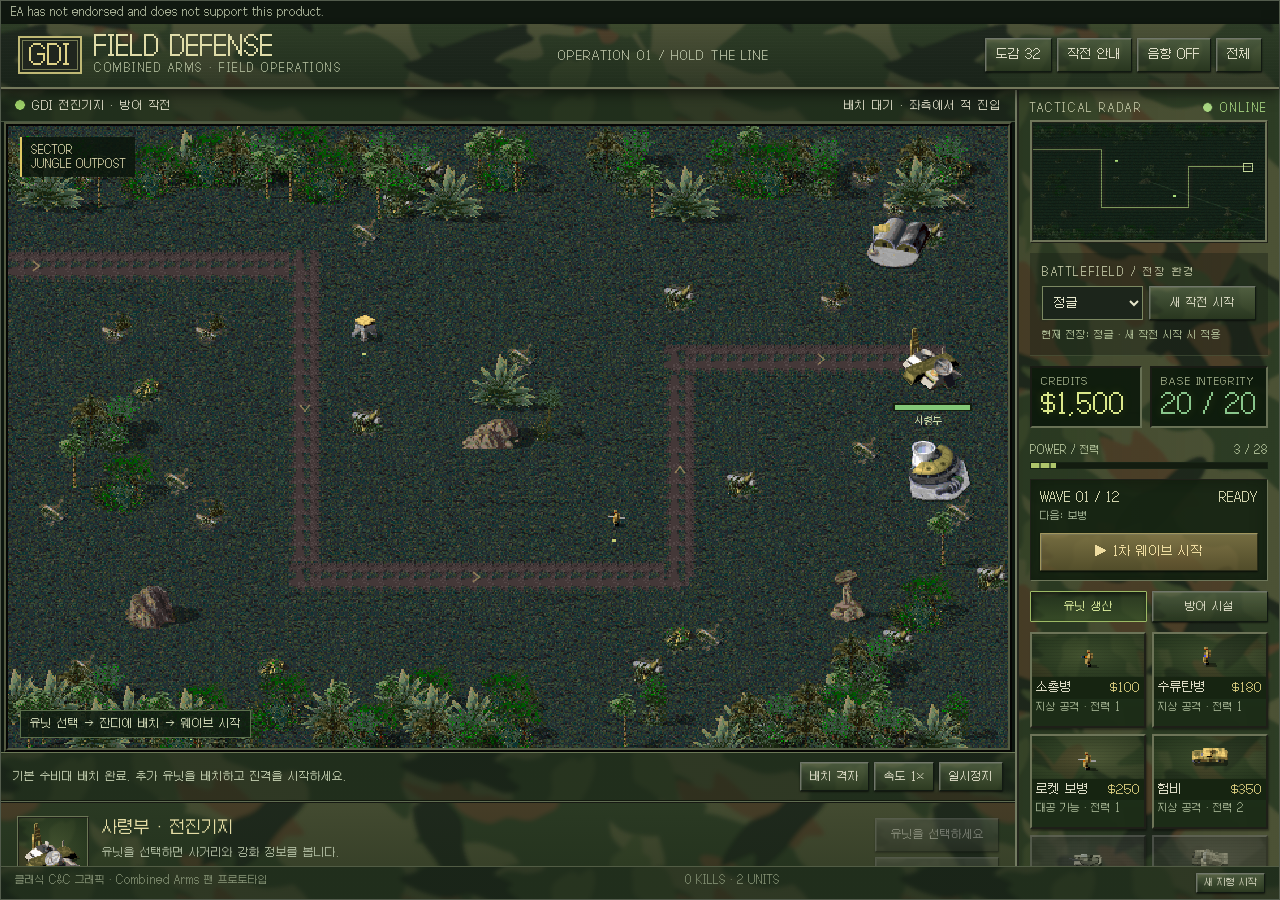
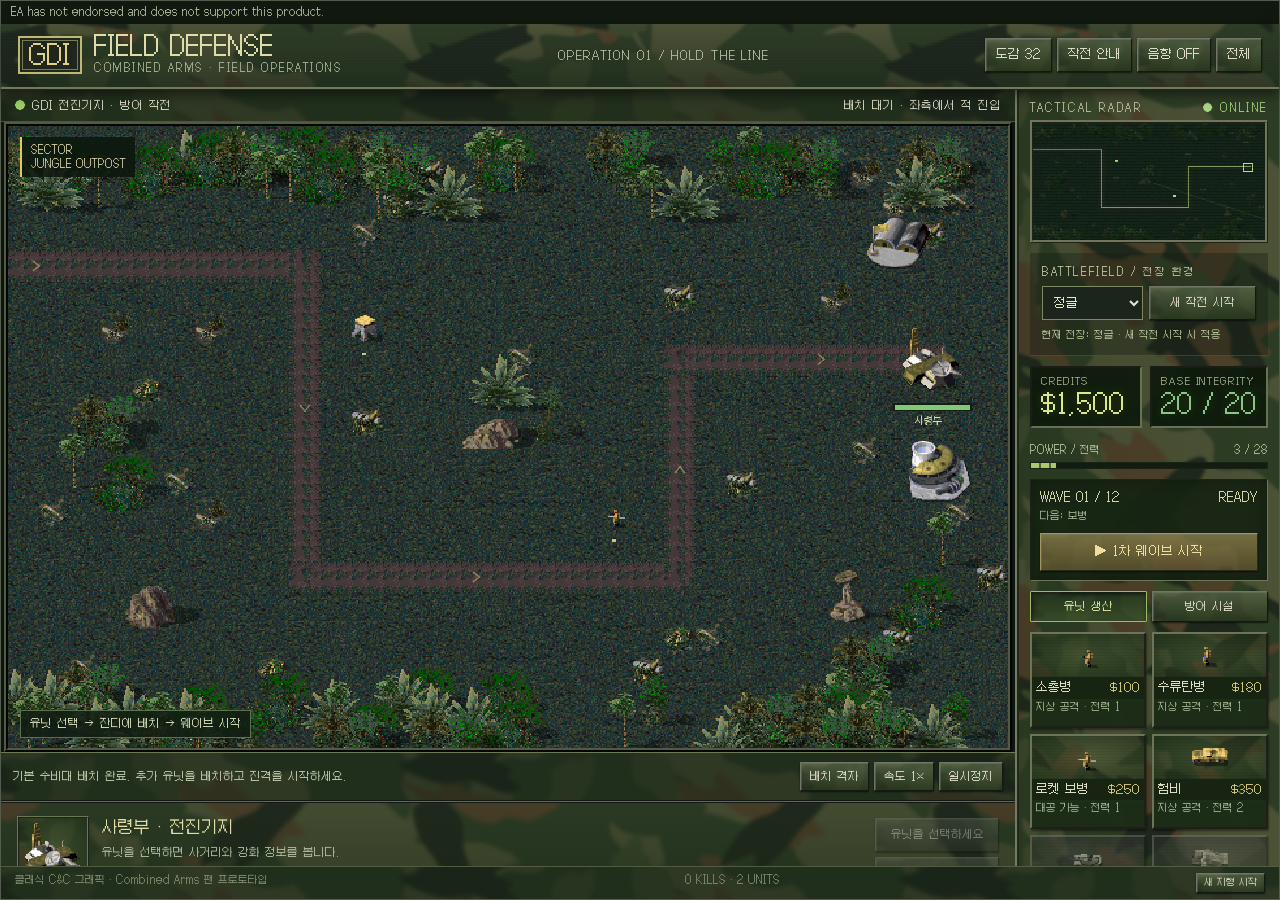
